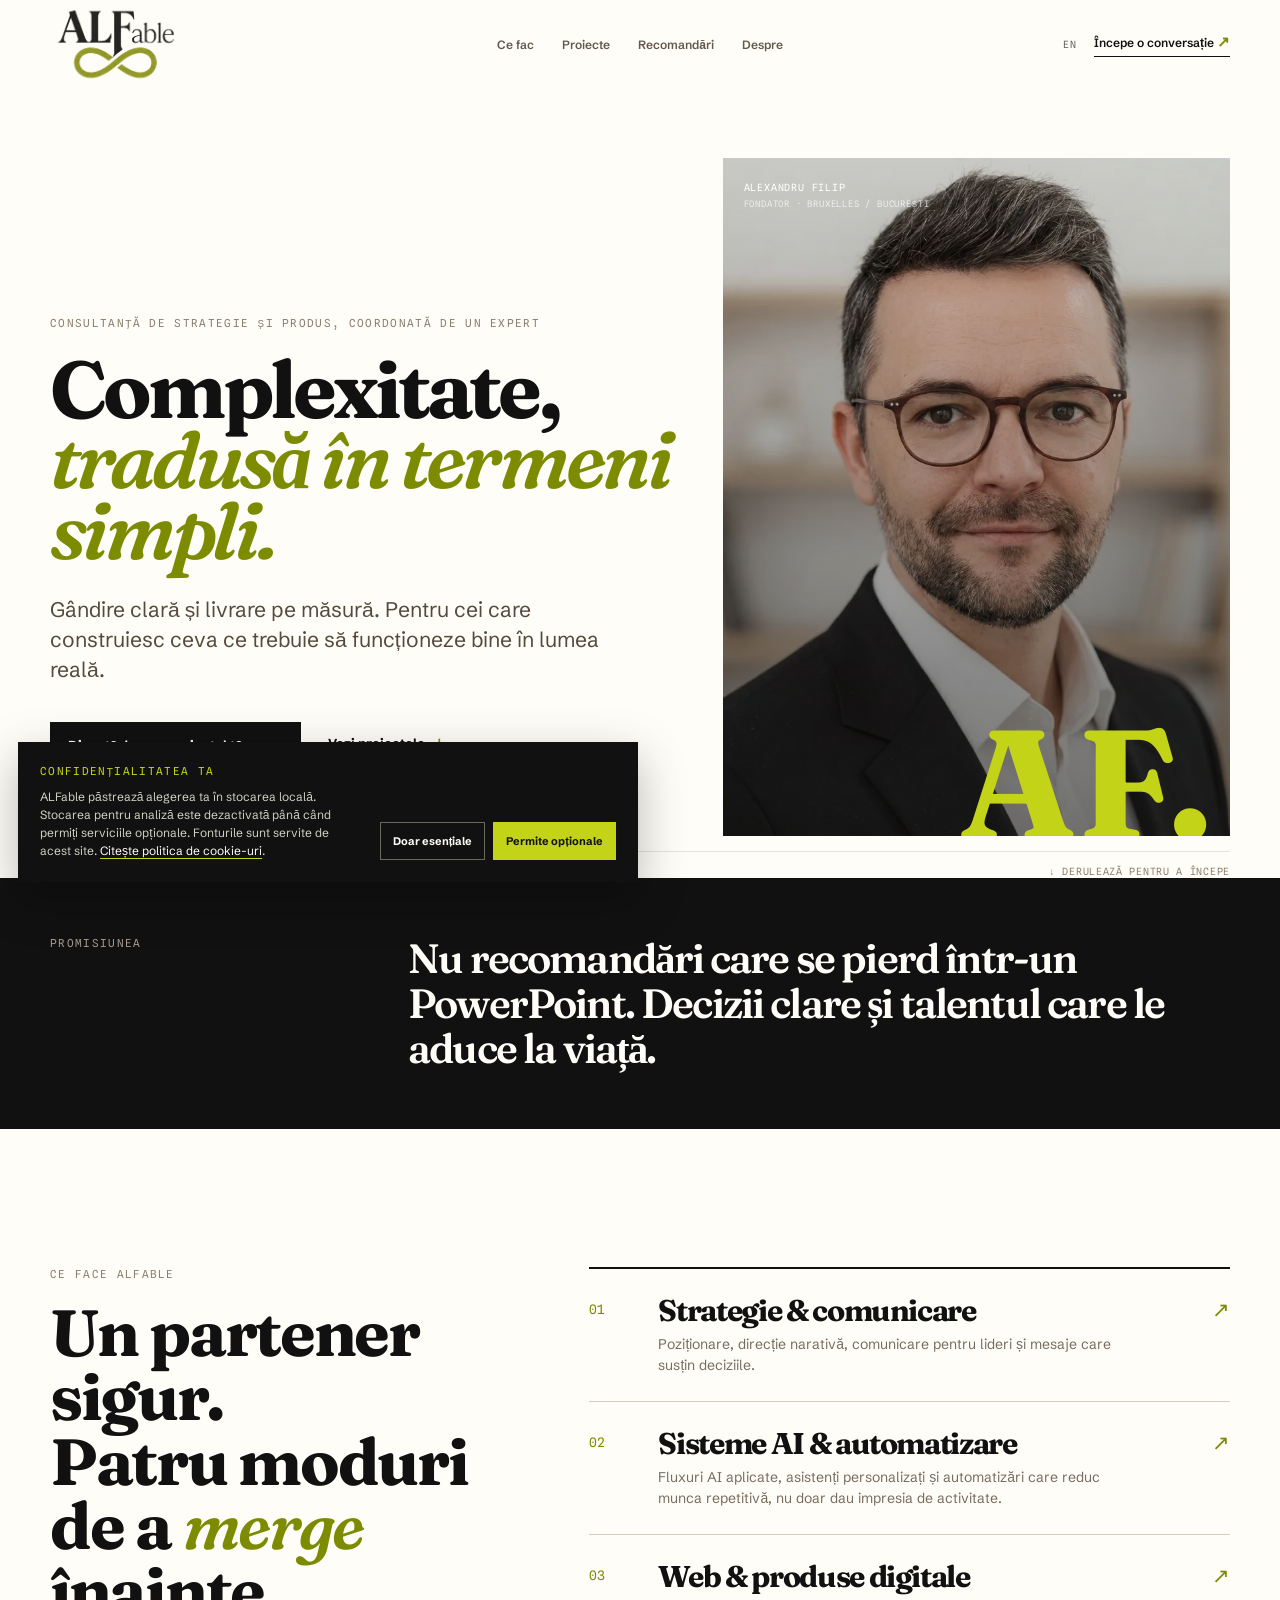
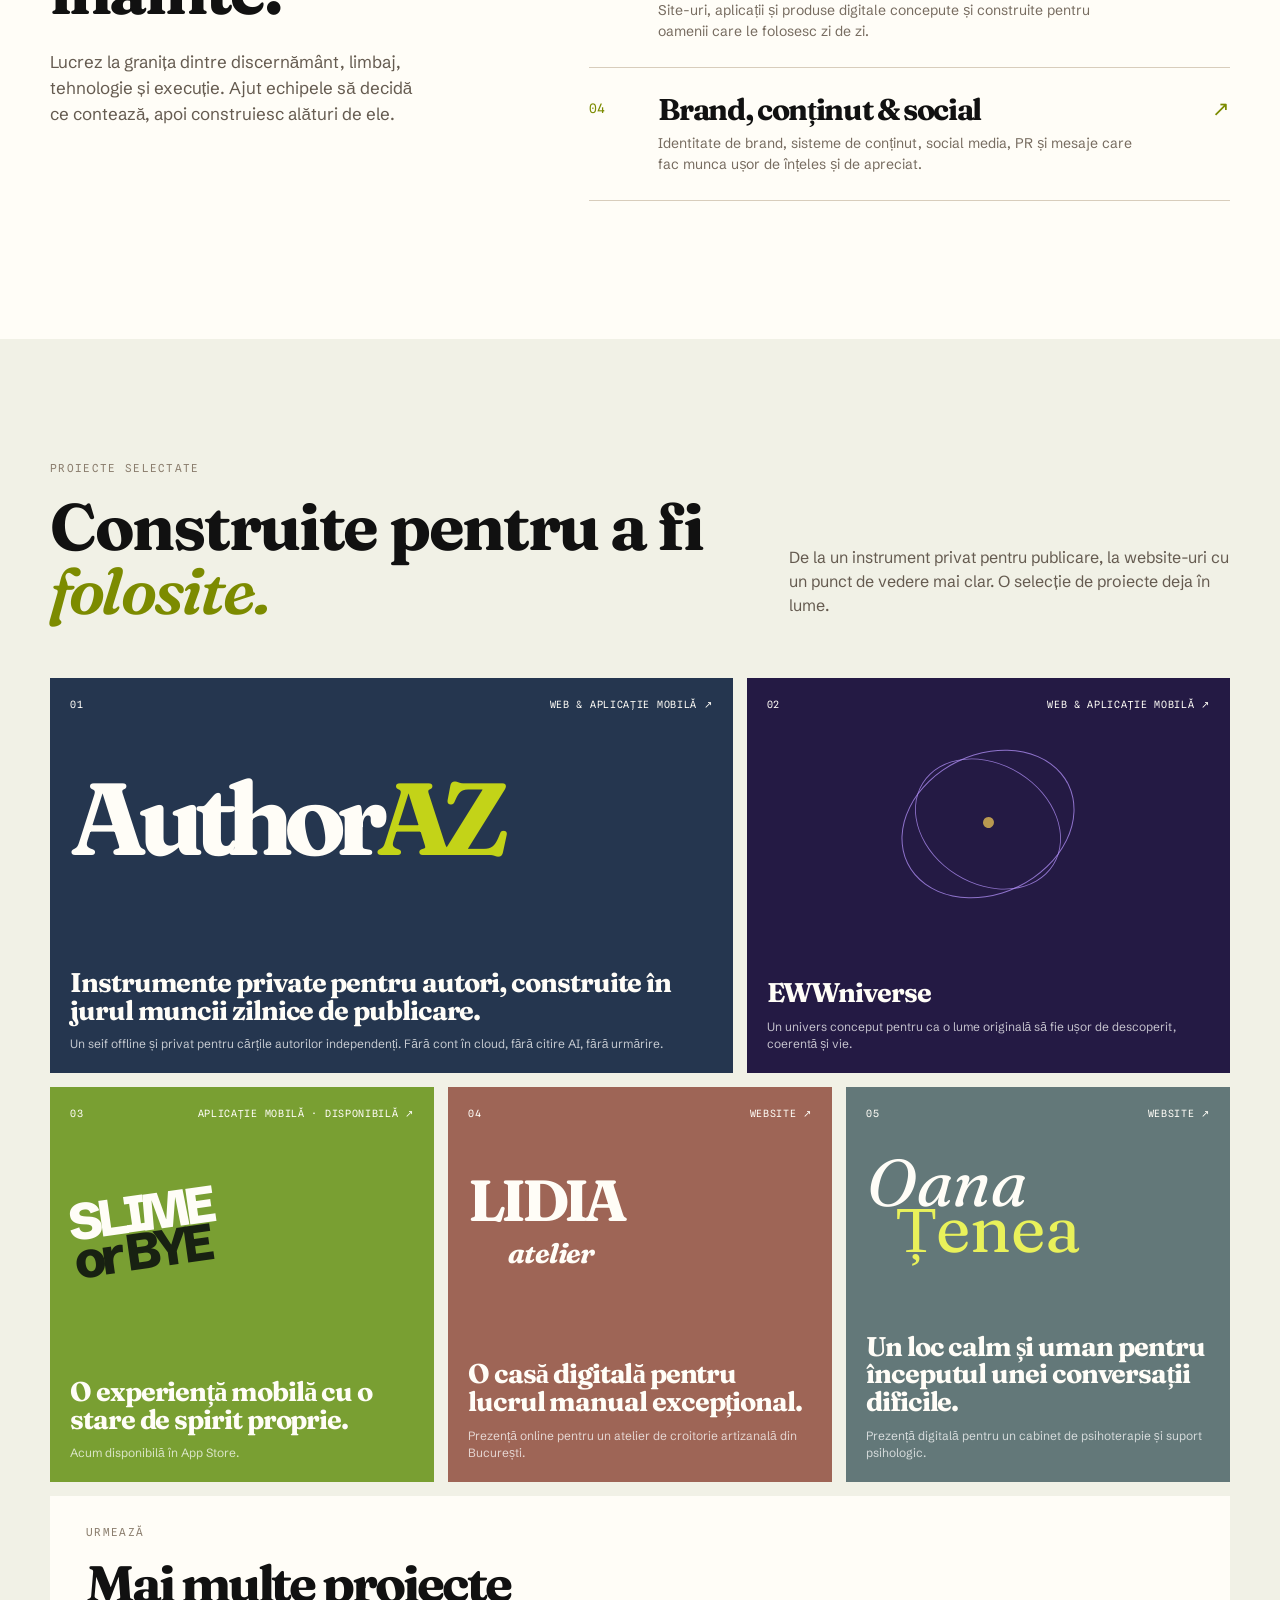
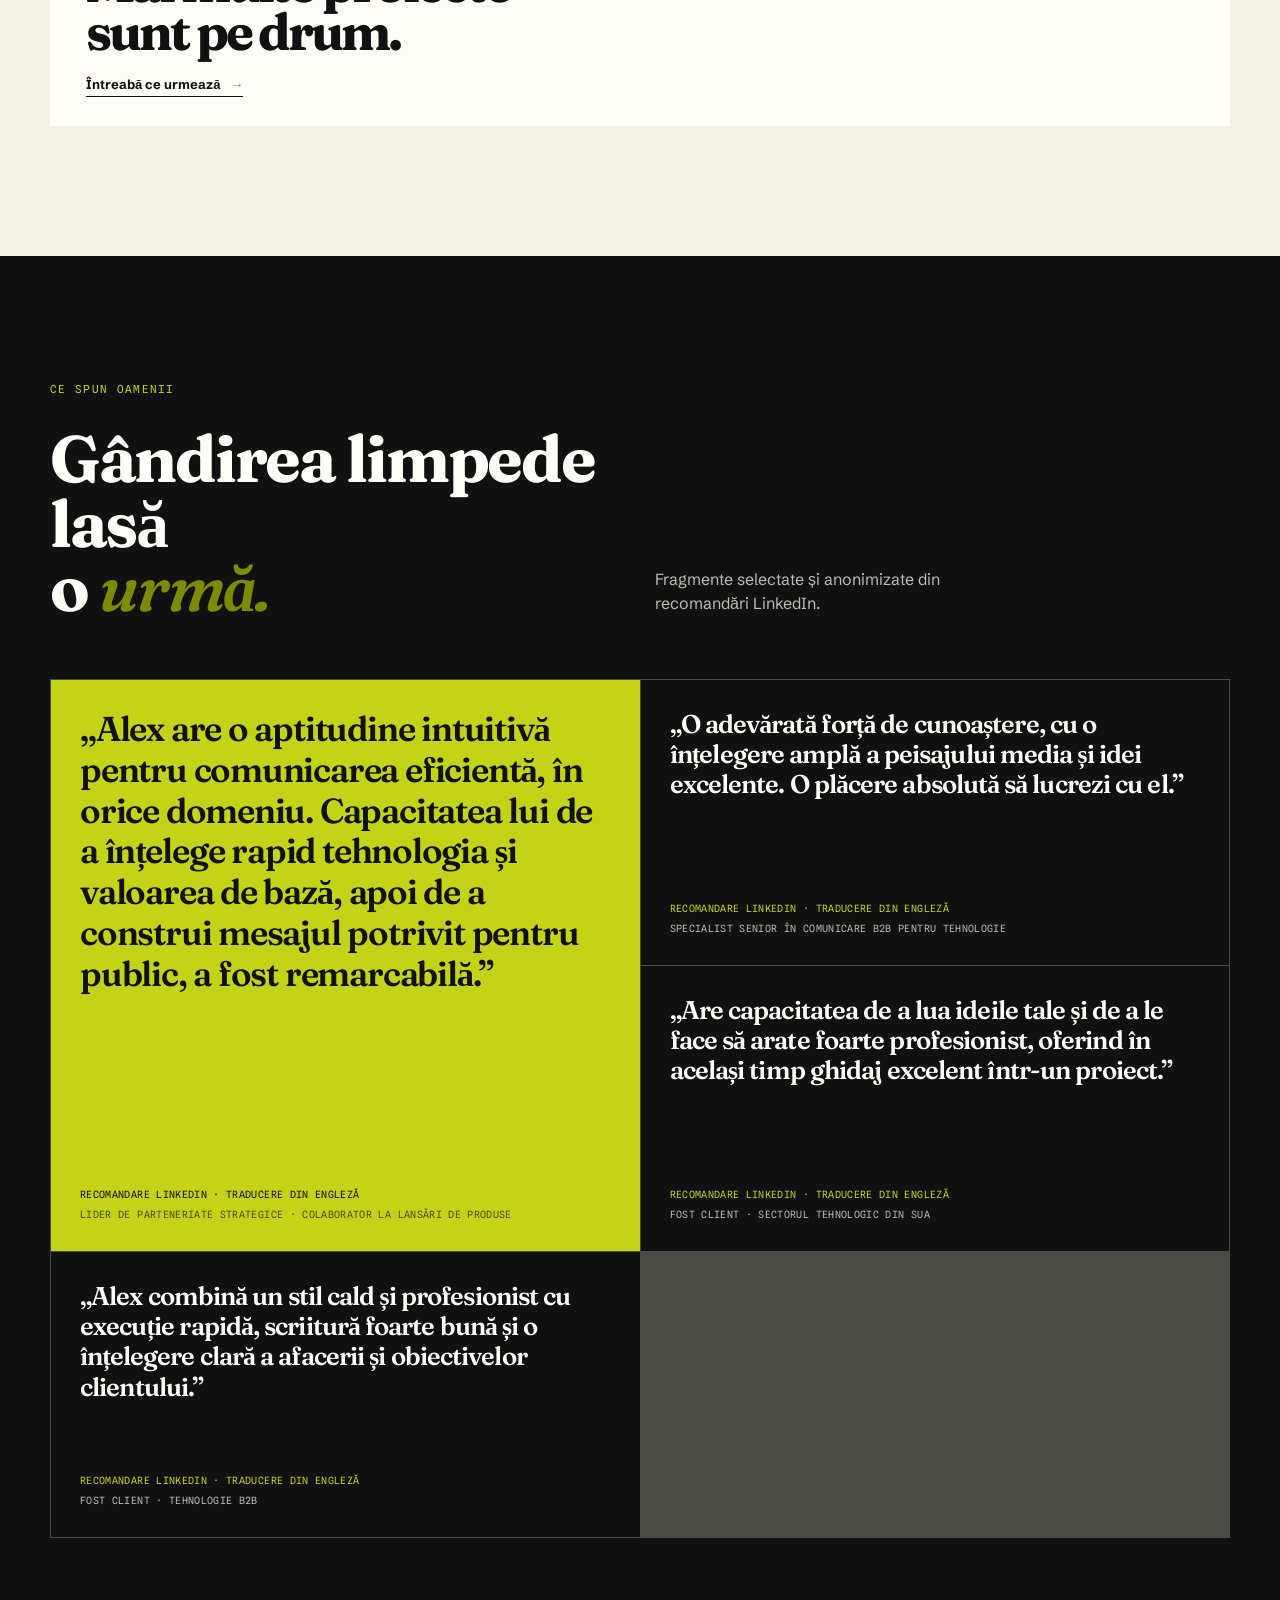
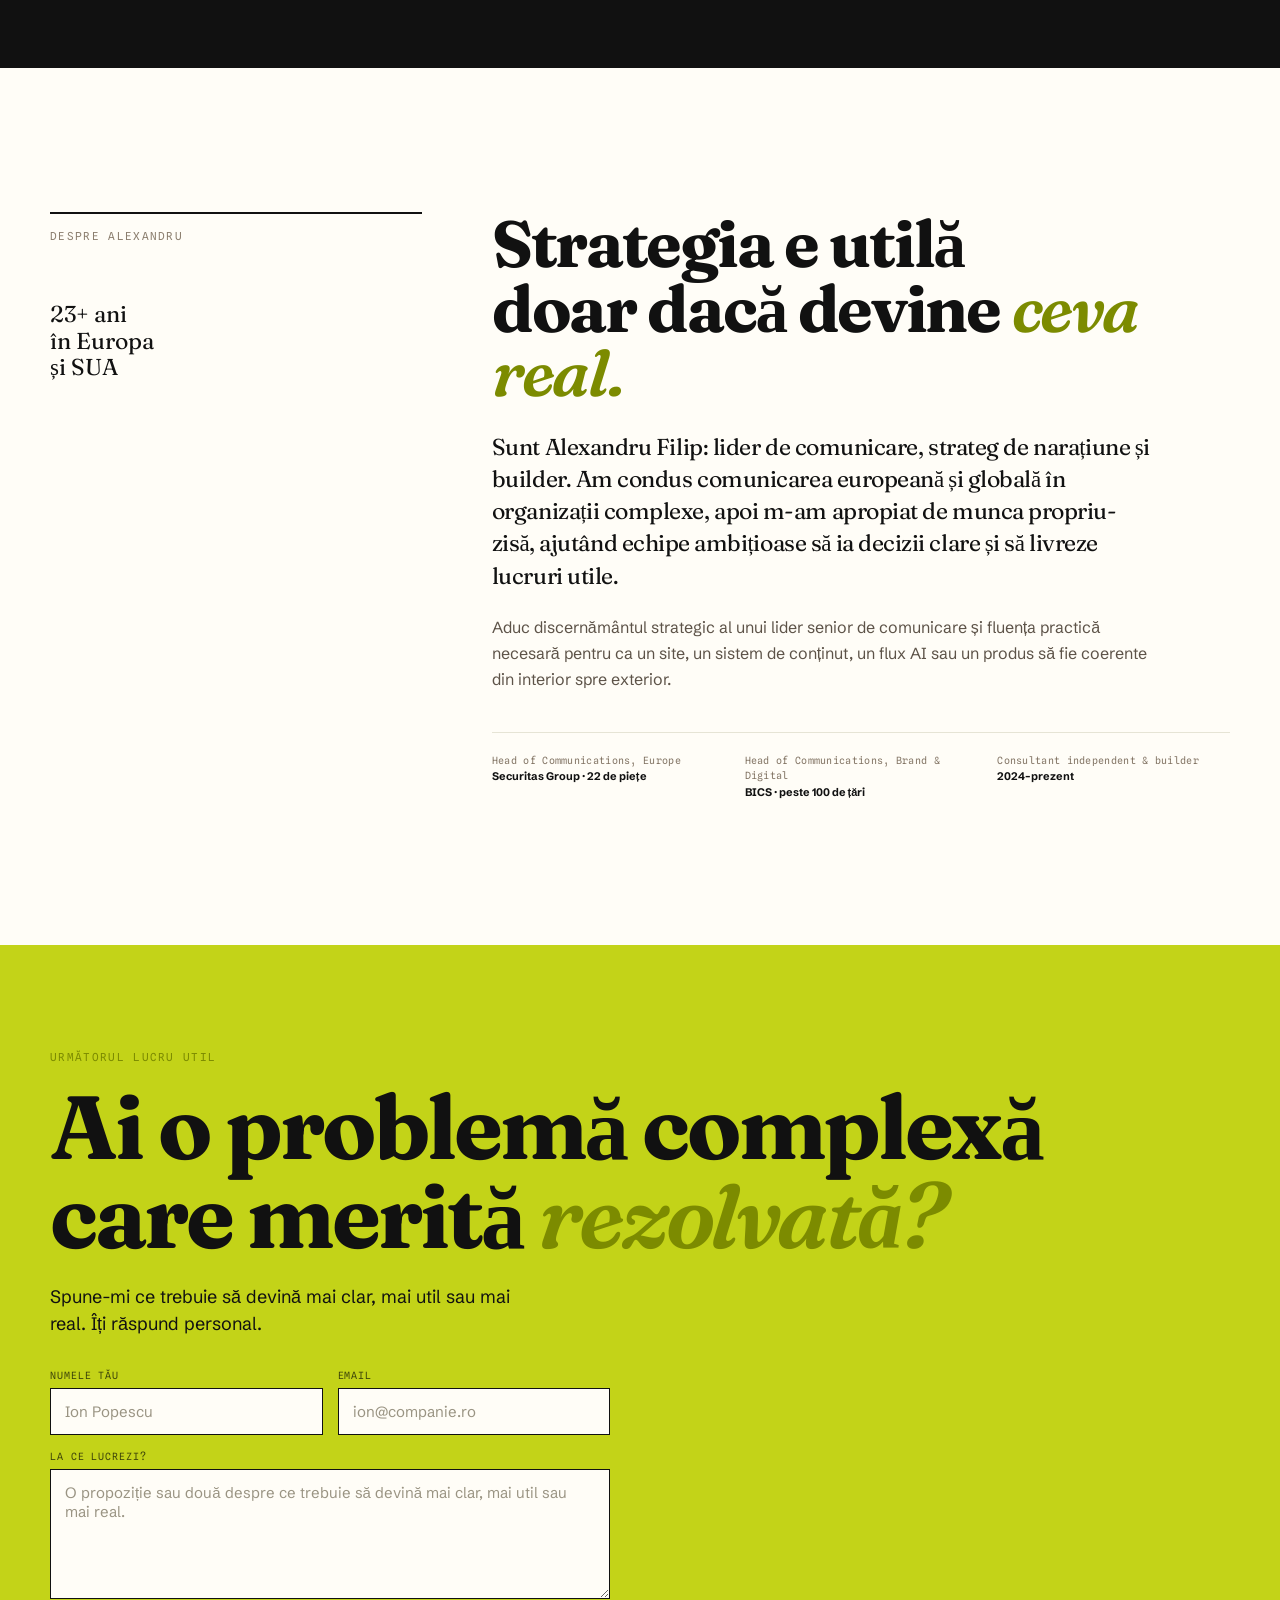
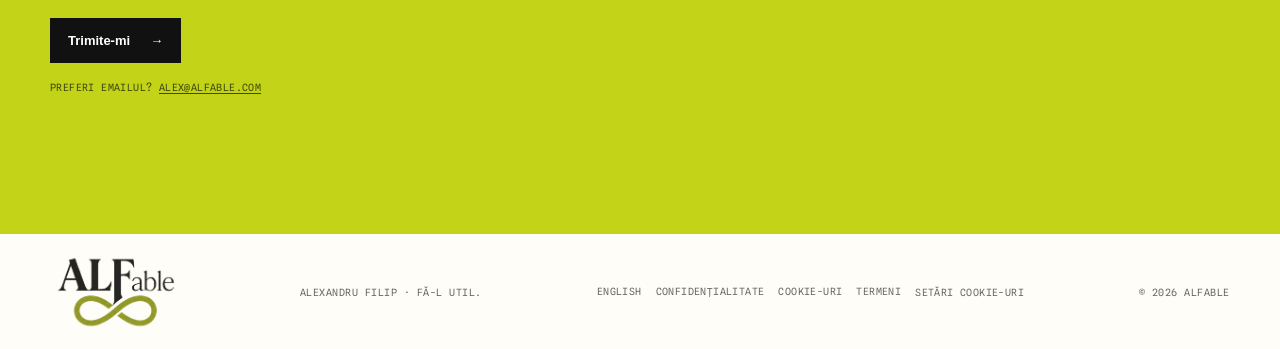
==== ro/index.html @ 7ab67c2d "email" ====
<!doctype html>
<html lang="ro">
  <head>
    <meta charset="UTF-8" />
    <meta name="viewport" content="width=device-width, initial-scale=1.0" />
    <meta name="description" content="Consultanță de strategie și produs, coordonată de un expert. Gândire clară și livrare pe măsură pentru cei care construiesc lucruri ce trebuie să funcționeze bine în lumea reală." />
    <title>ALFable · Complexitate, tradusă în termeni simpli.</title>
    <link rel="canonical" href="https://www.alfable.com/ro/" />
    <link rel="alternate" hreflang="en" href="https://www.alfable.com/" />
    <link rel="alternate" hreflang="ro" href="https://www.alfable.com/ro/" />
    <link rel="alternate" hreflang="x-default" href="https://www.alfable.com/" />
    <meta name="theme-color" content="#fffdf7" />

    <meta property="og:type" content="website" />
    <meta property="og:site_name" content="ALFable" />
    <meta property="og:url" content="https://www.alfable.com/ro/" />
    <meta property="og:title" content="ALFable · Complexitate, tradusă în termeni simpli." />
    <meta property="og:description" content="Consultanță de strategie și produs. Gândire clară și livrare pe măsură." />
    <meta property="og:image" content="https://www.alfable.com/og-image.jpg" />
    <meta property="og:image:width" content="1200" />
    <meta property="og:image:height" content="630" />
    <meta property="og:image:alt" content="ALFable. Complexitate, tradusă în termeni simpli. Alexandru Filip, fondator." />
    <meta property="og:locale" content="ro_RO" />
    <meta property="og:locale:alternate" content="en_US" />
    <meta name="twitter:card" content="summary_large_image" />
    <meta name="twitter:title" content="ALFable · Complexitate, tradusă în termeni simpli." />
    <meta name="twitter:description" content="Consultanță de strategie și produs. Gândire clară și livrare pe măsură." />
    <meta name="twitter:image" content="https://www.alfable.com/og-image.jpg" />

    <link rel="icon" href="../favicon.svg" type="image/svg+xml" />
    <link rel="icon" href="../Logo%201.png" type="image/png" sizes="any" />
    <link rel="apple-touch-icon" href="../Logo%201.png" />
    <link rel="preload" href="../fonts/fraunces-wght-normal.woff2" as="font" type="font/woff2" crossorigin />
    <link rel="preload" href="../fonts/schibsted-grotesk-wght-normal.woff2" as="font" type="font/woff2" crossorigin />
    <link rel="stylesheet" href="../styles.css" />
    <script async src="https://www.googletagmanager.com/gtag/js?id=G-M775PK8CJ2" data-google-analytics></script>
    <script>
      window.dataLayer = window.dataLayer || [];
      function gtag(){dataLayer.push(arguments);}
      gtag('consent', 'default', { analytics_storage: 'denied' });
      gtag('js', new Date());
      gtag('config', 'G-M775PK8CJ2');
    </script>
    <script type="application/ld+json">
      {
        "@context": "https://schema.org",
        "@type": "ProfessionalService",
        "name": "ALFable",
        "description": "Consultanță de strategie și produs, coordonată de un expert. Alexandru Filip ajută echipele să ia decizii clare și să construiască lucruri care funcționează bine în lumea reală.",
        "url": "https://www.alfable.com/ro/",
        "inLanguage": "ro-RO",
        "email": "alex@alfable.com",
        "image": "https://www.alfable.com/og-image.jpg",
        "areaServed": ["Europe", "United States"],
        "founder": { "@type": "Person", "name": "Alexandru Filip", "jobTitle": "Fondator" },
        "knowsAbout": ["Strategie", "Comunicare", "Sisteme AI", "Automatizare", "Dezvoltare web și aplicații", "Brand", "Conținut", "Marketing"]
      }
    </script>
  </head>
  <body>
    <div class="page-shell">
      <header class="site-header wrap">
        <a class="brand-logo" href="#top" aria-label="ALFable acasă"><img src="../Logo%202.png" alt="ALFable" /></a>
        <nav aria-label="Navigare principală">
          <a href="#what-i-do">Ce fac</a>
          <a href="#work">Proiecte</a>
          <a href="#testimonials">Recomandări</a>
          <a href="#about">Despre</a>
        </nav>
        <div class="header-actions"><a class="language-link" href="../" lang="en" hreflang="en">EN</a><a class="header-cta" href="#contact">Începe o conversație <span aria-hidden="true">↗</span></a></div>
      </header>

      <main id="top">
        <section class="hero wrap">
          <div class="hero-copy reveal">
            <p class="eyebrow">Consultanță de strategie și produs, coordonată de un expert</p>
            <h1>Complexitate,<br /><em>tradusă în termeni simpli.</em></h1>
            <p class="hero-intro">Gândire clară și livrare pe măsură. Pentru cei care construiesc ceva ce trebuie să funcționeze bine în lumea reală.</p>
            <div class="hero-actions">
              <a class="button button-dark" href="#contact">Discută despre proiectul tău <span aria-hidden="true">→</span></a>
              <a class="text-link" href="#work">Vezi proiectele <span aria-hidden="true">↓</span></a>
            </div>
          </div>
          <div class="portrait-wrap reveal delay-1">
            <div class="portrait-label">Alexandru Filip<br /><span>Fondator · Bruxelles / București</span></div>
            <img src="../alex-filip.webp" width="1024" height="1024" alt="Alexandru Filip, fondatorul ALFable" />
            <div class="portrait-mark" aria-hidden="true">AF.</div>
          </div>
          <div class="hero-foot reveal delay-2"><span>Strategie / AI / Produse digitale / Brand</span><span>↓ Derulează pentru a începe</span></div>
        </section>

        <section class="statement-band"><div class="wrap statement-grid"><p class="eyebrow">Promisiunea</p><p>Nu recomandări care se pierd într-un PowerPoint. Decizii clare și talentul care le aduce la viață.</p></div></section>

        <section class="services wrap" id="what-i-do">
          <div class="section-intro">
            <p class="eyebrow">Ce face ALFable</p>
            <h2>Un partener sigur.<br />Patru moduri de a <em>merge</em> înainte.</h2>
            <p>Lucrez la granița dintre discernământ, limbaj, tehnologie și execuție. Ajut echipele să decidă ce contează, apoi construiesc alături de ele.</p>
          </div>
          <div class="service-list">
            <article class="service-item"><span class="service-number">01</span><div><h3>Strategie &amp; comunicare</h3><p>Poziționare, direcție narativă, comunicare pentru lideri și mesaje care susțin deciziile.</p></div><span class="service-arrow" aria-hidden="true">↗</span></article>
            <article class="service-item"><span class="service-number">02</span><div><h3>Sisteme AI &amp; automatizare</h3><p>Fluxuri AI aplicate, asistenți personalizați și automatizări care reduc munca repetitivă, nu doar dau impresia de activitate.</p></div><span class="service-arrow" aria-hidden="true">↗</span></article>
            <article class="service-item"><span class="service-number">03</span><div><h3>Web &amp; produse digitale</h3><p>Site-uri, aplicații și produse digitale concepute și construite pentru oamenii care le folosesc zi de zi.</p></div><span class="service-arrow" aria-hidden="true">↗</span></article>
            <article class="service-item"><span class="service-number">04</span><div><h3>Brand, conținut &amp; social</h3><p>Identitate de brand, sisteme de conținut, social media, PR și mesaje care fac munca ușor de înțeles și de apreciat.</p></div><span class="service-arrow" aria-hidden="true">↗</span></article>
          </div>
        </section>

        <section class="work-section" id="work"><div class="wrap"><div class="work-heading"><div><p class="eyebrow">Proiecte selectate</p><h2>Construite pentru a fi <em>folosite.</em></h2></div><p>De la un instrument privat pentru publicare, la website-uri cu un punct de vedere mai clar. O selecție de proiecte deja în lume.</p></div>
          <div class="work-grid">
            <a class="work-card authoraz" href="https://authoraz.com" target="_blank" rel="noreferrer"><div class="card-top"><span>01</span><span>Web &amp; aplicație mobilă ↗</span></div><div class="authoraz-mark">Author<span>AZ</span></div><div class="card-bottom"><h3>Instrumente private pentru autori, construite în jurul muncii zilnice de publicare.</h3><p>Un seif offline și privat pentru cărțile autorilor independenți. Fără cont în cloud, fără citire AI, fără urmărire.</p></div></a>
            <a class="work-card eww" href="https://apps.apple.com/us/app/eww-niverse/id6773809027" target="_blank" rel="noreferrer"><div class="card-top"><span>02</span><span>Web &amp; aplicație mobilă ↗</span></div><div class="orbit" aria-hidden="true"><i></i><i></i><i></i></div><div class="card-bottom"><h3>EWWniverse</h3><p>Un univers conceput pentru ca o lume originală să fie ușor de descoperit, coerentă și vie.</p></div></a>
            <a class="work-card slime" href="https://apps.apple.com/us/app/slime-or-bye/id6780097924" target="_blank" rel="noreferrer"><div class="card-top"><span>03</span><span>Aplicație mobilă · disponibilă ↗</span></div><div class="slime-type">SLIME<br /><span>or BYE</span></div><div class="card-bottom"><h3>O experiență mobilă cu o stare de spirit proprie.</h3><p>Acum disponibilă în App Store.</p></div></a>
            <a class="work-card atelier" href="https://lidia-atelier.ro" target="_blank" rel="noreferrer"><div class="card-top"><span>04</span><span>Website ↗</span></div><div class="atelier-type">LIDIA<span>atelier</span></div><div class="card-bottom"><h3>O casă digitală pentru lucrul manual excepțional.</h3><p>Prezență online pentru un atelier de croitorie artizanală din București.</p></div></a>
            <a class="work-card oana" href="https://oanatenea.ro" target="_blank" rel="noreferrer"><div class="card-top"><span>05</span><span>Website ↗</span></div><div class="oana-type">Oana<br /><span>Țenea</span></div><div class="card-bottom"><h3>Un loc calm și uman pentru începutul unei conversații dificile.</h3><p>Prezență digitală pentru un cabinet de psihoterapie și suport psihologic.</p></div></a>
            <div class="work-card more-card"><p class="eyebrow">Urmează</p><h3>Mai multe proiecte<br />sunt pe drum.</h3><a class="text-link" href="#contact">Întreabă ce urmează <span aria-hidden="true">→</span></a></div>
          </div>
        </div></section>

        <section class="testimonials" id="testimonials"><div class="wrap"><div class="testimonials-heading"><p class="eyebrow">Ce spun oamenii</p><h2>Gândirea limpede lasă<br />o <em>urmă.</em></h2><p>Fragmente selectate și anonimizate din recomandări LinkedIn.</p></div>
          <div class="testimonial-grid">
            <figure class="testimonial featured-quote"><blockquote>„Alex are o aptitudine intuitivă pentru comunicarea eficientă, în orice domeniu. Capacitatea lui de a înțelege rapid tehnologia și valoarea de bază, apoi de a construi mesajul potrivit pentru public, a fost remarcabilă.”</blockquote><figcaption><span>Recomandare LinkedIn · traducere din engleză</span> Lider de parteneriate strategice · colaborator la lansări de produse</figcaption></figure>
            <figure class="testimonial"><blockquote>„O adevărată forță de cunoaștere, cu o înțelegere amplă a peisajului media și idei excelente. O plăcere absolută să lucrezi cu el.”</blockquote><figcaption><span>Recomandare LinkedIn · traducere din engleză</span> Specialist senior în comunicare B2B pentru tehnologie</figcaption></figure>
            <figure class="testimonial"><blockquote>„Are capacitatea de a lua ideile tale și de a le face să arate foarte profesionist, oferind în același timp ghidaj excelent într-un proiect.”</blockquote><figcaption><span>Recomandare LinkedIn · traducere din engleză</span> Fost client · sectorul tehnologic din SUA</figcaption></figure>
            <figure class="testimonial"><blockquote>„Alex combină un stil cald și profesionist cu execuție rapidă, scriitură foarte bună și o înțelegere clară a afacerii și obiectivelor clientului.”</blockquote><figcaption><span>Recomandare LinkedIn · traducere din engleză</span> Fost client · tehnologie B2B</figcaption></figure>
          </div>
        </div></section>

        <section class="about wrap" id="about"><div class="about-aside"><p class="eyebrow">Despre Alexandru</p><span>23+ ani<br />în Europa<br />și SUA</span></div><div class="about-copy"><h2>Strategia e utilă<br />doar dacă devine <em>ceva real.</em></h2><p class="lead">Sunt Alexandru Filip: lider de comunicare, strateg de narațiune și builder. Am condus comunicarea europeană și globală în organizații complexe, apoi m-am apropiat de munca propriu-zisă, ajutând echipe ambițioase să ia decizii clare și să livreze lucruri utile.</p><p>Aduc discernământul strategic al unui lider senior de comunicare și fluența practică necesară pentru ca un site, un sistem de conținut, un flux AI sau un produs să fie coerente din interior spre exterior.</p><div class="credentials"><span>Head of Communications, Europe<br /><strong>Securitas Group · 22 de piețe</strong></span><span>Head of Communications, Brand &amp; Digital<br /><strong>BICS · peste 100 de țări</strong></span><span>Consultant independent &amp; builder<br /><strong>2024–prezent</strong></span></div></div></section>

        <section class="contact" id="contact"><div class="wrap contact-inner"><p class="eyebrow">Următorul lucru util</p><h2>Ai o problemă complexă<br />care merită <em>rezolvată?</em></h2><p>Spune-mi ce trebuie să devină mai clar, mai util sau mai real. Îți răspund personal.</p><form class="contact-form" action="/api/contact" method="POST" data-contact-form><div class="row"><div class="field"><label for="cf-name">Numele tău</label><input id="cf-name" name="name" type="text" autocomplete="name" required placeholder="Ion Popescu" /></div><div class="field"><label for="cf-email">Email</label><input id="cf-email" name="email" type="email" autocomplete="email" required placeholder="ion@companie.ro" /></div></div><div class="field"><label for="cf-message">La ce lucrezi?</label><textarea id="cf-message" name="message" required placeholder="O propoziție sau două despre ce trebuie să devină mai clar, mai util sau mai real."></textarea></div><div class="form-trap" aria-hidden="true"><label for="cf-website">Website</label><input id="cf-website" name="website" type="url" tabindex="-1" autocomplete="off" /></div><button class="button button-dark form-submit" type="submit">Trimite-mi <span aria-hidden="true">→</span></button><div class="form-foot"><p class="form-note">Preferi emailul? <a href="mailto:alex@alfable.com?subject=Proiect%20ALFable">alex@alfable.com</a></p></div><p class="form-status" role="status" aria-live="polite" data-form-status></p></form></div></section>
      </main>

      <footer class="site-footer wrap"><a class="brand-logo" href="#top" aria-label="ALFable acasă"><img src="../Logo%202.png" alt="ALFable" /></a><p>Alexandru Filip · Fă-l util.</p><div class="footer-links"><a href="../" lang="en" hreflang="en">English</a><a href="privacy.html">Confidențialitate</a><a href="cookies.html">Cookie-uri</a><a href="terms.html">Termeni</a><button type="button" data-cookie-settings>Setări cookie-uri</button></div><p>© <span id="year"></span> ALFable</p></footer>
    </div>
    <section class="cookie-banner" data-cookie-banner aria-label="Preferințe cookie-uri" aria-hidden="true"><div><p class="eyebrow">Confidențialitatea ta</p><p>ALFable păstrează alegerea ta în stocarea locală. Stocarea pentru analiză este dezactivată până când permiți serviciile opționale. Fonturile sunt servite de acest site. <a href="cookies.html">Citește politica de cookie-uri</a>.</p></div><div class="cookie-actions"><button class="cookie-essential" type="button" data-cookie-essential>Doar esențiale</button><button class="cookie-accept" type="button" data-cookie-accept>Permite opționale</button></div></section>
    <script src="../script.js"></script>
  </body>
</html>
---- styles.css ----
@font-face {
  font-family: "Fraunces";
  font-style: normal;
  font-weight: 100 900;
  font-display: swap;
  src: url("fonts/fraunces-wght-normal.woff2") format("woff2");
}
@font-face {
  font-family: "Fraunces";
  font-style: italic;
  font-weight: 100 900;
  font-display: swap;
  src: url("fonts/fraunces-wght-italic.woff2") format("woff2");
}
@font-face {
  font-family: "Schibsted Grotesk";
  font-style: normal;
  font-weight: 400 900;
  font-display: swap;
  src: url("fonts/schibsted-grotesk-wght-normal.woff2") format("woff2");
}
@font-face {
  font-family: "Spline Sans Mono";
  font-style: normal;
  font-weight: 400 700;
  font-display: swap;
  src: url("fonts/spline-sans-mono-wght-normal.woff2") format("woff2");
}

:root {
  --paper: #fffdf7;
  --stone: #e6e4d5;
  --ink: #111111;
  --black: #111111;
  --slate: #66665d;
  --pear: #c3d318;
  --olive: #7c8b00;
  --pear-highlight: #e9f15a;
  --mono: "Spline Sans Mono", ui-monospace, "Courier New", monospace;
  --sans: "Schibsted Grotesk", -apple-system, BlinkMacSystemFont, "Segoe UI", sans-serif;
  --serif: "Fraunces", Georgia, "Times New Roman", serif;
}

* { box-sizing: border-box; }
html { scroll-behavior: smooth; }
body { margin: 0; background: var(--paper); color: var(--ink); font-family: var(--sans); font-size: 16px; -webkit-font-smoothing: antialiased; }
a { color: inherit; text-decoration: none; }
:focus-visible { outline: 2px solid var(--olive); outline-offset: 3px; border-radius: 2px; }
.button:focus-visible, .header-cta:focus-visible { outline-color: var(--pear); }
.contact :focus-visible, .featured-quote :focus-visible { outline-color: var(--ink); }
.wrap { width: min(1180px, calc(100% - 64px)); margin-inline: auto; }
.eyebrow { margin: 0; color: #8b7e6e; font-family: var(--mono); font-size: 11px; letter-spacing: .12em; line-height: 1.4; text-transform: uppercase; }
.brand-logo { display: inline-flex; width: 135px; }
.brand-logo img { display: block; height: auto; width: 100%; }
.site-header { align-items: center; display: grid; grid-template-columns: 1fr auto 1fr; min-height: 88px; }
.site-header nav { display: flex; gap: 28px; }
.site-header nav a, .header-cta { font-size: 12px; font-weight: 600; }
.site-header nav a { color: #62584d; transition: color .2s ease; }
.site-header nav a:hover { color: var(--olive); }
.header-actions { align-items: center; display: flex; gap: 17px; justify-self: end; }
.header-cta { border-bottom: 1px solid var(--ink); padding-bottom: 5px; }
.header-cta span { color: var(--olive); font-size: 15px; }
.language-link { color: var(--slate); font-family: var(--mono); font-size: 10px; letter-spacing: .08em; padding: 5px 0; text-transform: uppercase; }
.language-link:hover { color: var(--olive); }

.hero { align-items: end; display: grid; grid-template-columns: 1.14fr .86fr; min-height: min(790px, calc(100svh - 88px)); padding: 70px 0 42px; position: relative; }
.hero-copy { max-width: 700px; padding-bottom: 68px; }
.hero h1, h2 { font-family: var(--serif); font-weight: 700; letter-spacing: -.035em; }
.hero h1 { font-size: clamp(66px, 8.2vw, 114px); line-height: .88; margin: 22px 0 30px; }
/* Romanian's longer opening word needs to remain clear of the portrait. */
html[lang="ro"] .hero h1 { font-size: clamp(54px, 6.25vw, 88px); letter-spacing: -.05em; }
h1 em, h2 em { color: var(--olive); font-weight: 600; }
.hero-intro { color: #554a3e; font-size: clamp(18px, 1.65vw, 23px); line-height: 1.42; max-width: 550px; }
.hero-actions { align-items: center; display: flex; gap: 27px; margin-top: 37px; }
.button { align-items: center; display: inline-flex; font-size: 13px; font-weight: 700; gap: 20px; justify-content: space-between; padding: 15px 18px; transition: transform .2s ease, background .2s ease; }
.button:hover { transform: translateY(-3px); }
.button-dark { background: var(--black); color: white; }
.button-light { background: var(--paper); color: var(--black); }
.text-link { border-bottom: 1px solid currentColor; font-size: 13px; font-weight: 700; padding-bottom: 4px; }
.text-link span { color: var(--olive); margin-left: 7px; }
.portrait-wrap { align-self: stretch; min-height: 500px; overflow: hidden; position: relative; }
.portrait-wrap img { filter: saturate(.78) contrast(1.04); height: 100%; object-fit: cover; object-position: center 15%; position: absolute; width: 100%; }
.portrait-wrap::after { background: linear-gradient(180deg, rgba(15,12,9,.03), rgba(15,12,9,.55)); content: ""; inset: 0; position: absolute; }
.portrait-label { color: white; font-family: var(--mono); font-size: 10px; left: 21px; letter-spacing: .08em; line-height: 1.6; position: absolute; text-transform: uppercase; top: 21px; z-index: 1; }
.portrait-label span { color: rgba(255,255,255,.7); font-size: 9px; }
.portrait-mark { bottom: -25px; color: var(--pear); font-family: var(--serif); font-size: 155px; font-weight: 700; line-height: 1; position: absolute; right: 17px; z-index: 1; }
.hero-foot { border-top: 1px solid var(--stone); bottom: 0; display: flex; font-family: var(--mono); font-size: 10px; justify-content: space-between; left: 0; letter-spacing: .07em; padding-top: 13px; position: absolute; text-transform: uppercase; width: 100%; }
.hero-foot span:last-child { color: #8d8172; }

.statement-band { background: var(--black); color: var(--paper); }
.statement-grid { display: grid; gap: 50px; grid-template-columns: .75fr 2fr; padding: 58px 0; }
.statement-grid .eyebrow { color: #a59b8e; }
.statement-grid > p:last-child { font-family: var(--serif); font-size: clamp(26px, 3.2vw, 44px); font-weight: 600; letter-spacing: -.045em; line-height: 1.1; margin: 0; }

.services { display: grid; gap: 85px; grid-template-columns: .83fr 1.17fr; padding: 138px 0; }
.section-intro h2, .work-heading h2, .about h2, .contact h2 { font-size: clamp(43px, 5.1vw, 72px); line-height: .99; margin: 18px 0 25px; }
.section-intro > p:last-child { color: #655b50; font-size: 17px; line-height: 1.55; max-width: 370px; }
.service-list { border-top: 2px solid var(--ink); }
.service-item { align-items: start; border-bottom: 1px solid #d8cdbc; display: grid; gap: 22px; grid-template-columns: 47px 1fr auto; padding: 27px 0 25px; transition: padding .24s ease; }
.service-item:hover { padding-left: 10px; }
.service-number { color: var(--olive); font-family: var(--mono); font-size: 13px; padding-top: 5px; }
.service-item h3 { font-family: var(--serif); font-size: 30px; letter-spacing: -.045em; line-height: 1; margin: 0 0 8px; }
.service-item p { color: #776c60; font-size: 14px; line-height: 1.5; margin: 0; max-width: 480px; }
.service-arrow { color: var(--olive); font-size: 21px; }

.work-section { background: #f1f1e6; padding: 122px 0 130px; }
.work-heading { align-items: end; display: grid; gap: 40px; grid-template-columns: 1fr .63fr; margin-bottom: 54px; }
.work-heading h2 { margin-bottom: 0; }
.work-heading > p { color: #655b50; font-size: 16px; line-height: 1.5; margin: 0 0 7px; }
.work-grid { display: grid; gap: 14px; grid-template-columns: repeat(12, 1fr); }
.work-card { color: var(--paper); display: flex; flex-direction: column; min-height: 395px; overflow: hidden; padding: 20px; position: relative; transition: transform .25s ease; }
.work-card:hover { transform: translateY(-6px); }
.work-card::before { background: rgba(255,255,255,.08); content: ""; inset: 0; opacity: 0; position: absolute; transition: opacity .25s ease; }
.work-card:hover::before { opacity: 1; }
.work-card > * { position: relative; z-index: 1; }
.card-top { display: flex; font-family: var(--mono); font-size: 10px; justify-content: space-between; letter-spacing: .07em; text-transform: uppercase; }
.card-bottom { margin-top: auto; }
.card-bottom h3 { font-family: var(--serif); font-size: 27px; letter-spacing: -.04em; line-height: 1.03; margin: 0 0 11px; }
.card-bottom p { color: rgba(255,255,255,.73); font-size: 12px; line-height: 1.45; margin: 0; }
.authoraz { background: #25364f; grid-column: span 7; }
.authoraz-mark { font-family: var(--serif); font-size: clamp(60px, 8vw, 104px); font-weight: 700; letter-spacing: -.1em; margin: auto 0; }
.authoraz-mark span { color: var(--pear); }
.eww { background: #241a44; grid-column: span 5; }
.orbit { height: 140px; margin: auto; position: relative; width: 180px; }
.orbit i { border: 1px solid #b795ff; border-radius: 50%; inset: 0; opacity: .72; position: absolute; transform: rotate(-26deg); }
.orbit i:nth-child(2) { transform: rotate(32deg) scale(.86); }
.orbit i:nth-child(3) { background: #f2cb55; border: 0; height: 11px; inset: 45% auto auto 47%; width: 11px; }
.slime { background: #799f32; grid-column: span 4; }
.slime-type { font-family: var(--sans); font-size: clamp(42px, 4vw, 65px); font-weight: 800; letter-spacing: -.1em; line-height: .75; margin: auto 0; transform: rotate(-8deg); }
.slime-type span { color: #182112; }
.atelier { background: #9e6556; grid-column: span 4; }
.atelier-type { font-family: var(--serif); font-size: 58px; font-weight: 700; letter-spacing: -.08em; margin: auto 0; }
.atelier-type span { display: block; font-size: 28px; font-style: italic; letter-spacing: -.04em; margin-left: 40px; }
.oana { background: #637879; grid-column: span 4; }
.oana-type { font-family: var(--serif); font-size: 66px; font-style: italic; line-height: .7; margin: auto 0; }
.oana-type span { color: var(--pear-highlight); font-style: normal; margin-left: 30px; }
.more-card { background: var(--paper); color: var(--ink); grid-column: span 12; min-height: 230px; padding: 29px 36px; }
.more-card h3 { font-family: var(--serif); font-size: clamp(34px, 4vw, 52px); letter-spacing: -.06em; line-height: .94; margin: auto 0; }
.more-card .text-link { align-self: flex-start; }

.testimonials { background: var(--black); color: var(--paper); padding: 126px 0 130px; }
.testimonials-heading { display: grid; gap: 30px; grid-template-columns: 1fr 1fr; margin-bottom: 58px; }
.testimonials-heading .eyebrow { color: var(--pear); grid-column: 1 / -1; }
.testimonials-heading h2 { font-size: clamp(43px, 5.1vw, 72px); line-height: .99; margin: 0; }
.testimonials-heading > p:last-child { align-self: end; color: #bebeb0; font-size: 16px; line-height: 1.5; margin: 0 0 6px; max-width: 330px; }
.testimonial-grid { display: grid; gap: 1px; grid-template-columns: repeat(2, 1fr); background: #4b4b45; border: 1px solid #4b4b45; }
.testimonial { background: var(--black); display: flex; flex-direction: column; margin: 0; min-height: 285px; padding: 29px; }
.testimonial blockquote { font-family: var(--serif); font-size: clamp(20px, 2vw, 29px); font-weight: 600; letter-spacing: -.035em; line-height: 1.18; margin: 0; }
.testimonial figcaption { color: #babaae; font-family: var(--mono); font-size: 10px; letter-spacing: .035em; line-height: 1.5; margin-top: auto; padding-top: 32px; text-transform: uppercase; }
.testimonial figcaption span { color: var(--pear); display: block; margin-bottom: 5px; }
.featured-quote { background: var(--pear); color: var(--black); grid-row: span 2; min-height: 570px; }
.featured-quote blockquote { font-size: clamp(25px, 2.7vw, 39px); }
.featured-quote figcaption { color: #495000; }
.featured-quote figcaption span { color: var(--black); }

.about { display: grid; gap: 70px; grid-template-columns: .67fr 1.33fr; padding: 144px 0; }
.about-aside { border-top: 2px solid var(--ink); padding-top: 15px; }
.about-aside span { display: block; font-family: var(--serif); font-size: 23px; line-height: 1.15; margin-top: 57px; }
.about h2 { margin-top: 0; }
.about-copy p { color: #5d5348; font-size: 16px; line-height: 1.62; max-width: 665px; }
.about-copy .lead { color: var(--ink); font-family: var(--serif); font-size: 23px; letter-spacing: -.02em; line-height: 1.4; }
.credentials { border-top: 1px solid var(--stone); display: grid; gap: 20px; grid-template-columns: repeat(3, 1fr); margin-top: 39px; padding-top: 20px; }
.credentials span { color: #847666; font-family: var(--mono); font-size: 10px; letter-spacing: .03em; line-height: 1.55; }
.credentials strong { color: var(--ink); font-family: var(--sans); font-size: 11px; letter-spacing: 0; }

.contact { background: var(--pear); color: var(--black); }
.contact-inner { padding: 105px 0 112px; }
.contact .eyebrow { color: var(--olive); }
.contact h2 { font-size: clamp(54px, 7vw, 96px); margin: 18px 0 23px; }
.contact-inner > p:not(.eyebrow) { font-size: 18px; line-height: 1.5; margin-bottom: 32px; max-width: 500px; }
.contact-form { display: grid; gap: 15px; max-width: 560px; }
.contact-form .row { display: grid; gap: 15px; grid-template-columns: 1fr 1fr; }
.contact-form .field { display: grid; gap: 7px; }
.contact-form label { color: #40480a; font-family: var(--mono); font-size: 10px; letter-spacing: .09em; text-transform: uppercase; }
.contact-form input, .contact-form textarea { background: var(--paper); border: 1px solid var(--ink); color: var(--ink); font-family: var(--sans); font-size: 15px; padding: 13px 14px; width: 100%; }
.contact-form input::placeholder, .contact-form textarea::placeholder { color: #9a9483; }
.contact-form input:focus-visible, .contact-form textarea:focus-visible { outline: 2px solid var(--ink); outline-offset: 1px; }
.contact-form textarea { min-height: 130px; resize: vertical; }
.form-trap { clip: rect(0 0 0 0); clip-path: inset(50%); height: 1px; margin: -1px; overflow: hidden; position: absolute; white-space: nowrap; width: 1px; }
.contact-form .form-submit { border: 0; cursor: pointer; justify-self: start; margin-top: 4px; }
.contact-form .form-foot { align-items: baseline; display: flex; flex-wrap: wrap; gap: 6px 16px; margin-top: 3px; }
.form-note { color: #40480a; font-family: var(--mono); font-size: 10px; letter-spacing: .04em; margin: 0; text-transform: uppercase; }
.form-note a { border-bottom: 1px solid currentColor; }
.form-status { font-family: var(--sans); font-size: 14px; font-weight: 600; margin: 0; min-height: 1em; }
.site-footer { align-items: center; display: flex; justify-content: space-between; min-height: 115px; }
.site-footer p { color: #6a6a60; font-family: var(--mono); font-size: 10px; letter-spacing: .05em; text-transform: uppercase; }
.footer-links { display: flex; gap: 14px; }
.footer-links a, .footer-links button { background: transparent; border: 0; color: #6a6a60; cursor: pointer; font-family: var(--mono); font-size: 10px; letter-spacing: .04em; padding: 0; text-transform: uppercase; }
.footer-links a:hover, .footer-links button:hover { color: var(--olive); }
.cookie-banner { align-items: end; background: var(--black); bottom: 18px; box-shadow: 0 16px 45px rgba(0,0,0,.28); color: var(--paper); display: none; gap: 32px; justify-content: space-between; left: 18px; max-width: 620px; padding: 22px; position: fixed; right: 18px; z-index: 20; }
.cookie-banner.is-visible { display: flex; }
.cookie-banner .eyebrow { color: var(--pear); margin-bottom: 9px; }
.cookie-banner p:not(.eyebrow) { color: #d0d0c4; font-size: 12px; line-height: 1.5; margin: 0; max-width: 360px; }
.cookie-banner p a { border-bottom: 1px solid var(--pear); color: var(--paper); }
.cookie-actions { display: flex; flex-shrink: 0; gap: 8px; }
.cookie-actions button { cursor: pointer; font-family: var(--sans); font-size: 11px; font-weight: 700; padding: 11px 12px; }
.cookie-essential { background: transparent; border: 1px solid #696960; color: var(--paper); }
.cookie-accept { background: var(--pear); border: 1px solid var(--pear); color: var(--black); }

.reveal { animation: enter .75s both cubic-bezier(.2,.75,.2,1); }
.delay-1 { animation-delay: .13s; }.delay-2 { animation-delay: .24s; }
@keyframes enter { from { opacity: 0; transform: translateY(18px); } to { opacity: 1; transform: translateY(0); } }
@media (prefers-reduced-motion: reduce) { html { scroll-behavior: auto; }.reveal { animation: none; }.work-card, .button { transition: none; } }
@media (max-width: 800px) {
  .wrap { width: min(100% - 36px, 600px); }.site-header { grid-template-columns: 1fr auto; min-height: 76px; }.site-header nav { display: none; }.header-cta { font-size: 11px; }
  .hero { display: block; min-height: auto; padding: 64px 0 80px; }.hero-copy { padding-bottom: 48px; }.hero h1 { font-size: clamp(58px, 17vw, 92px); }html[lang="ro"] .hero h1 { font-size: clamp(44px, 12vw, 64px); }.portrait-wrap { min-height: 455px; }.hero-foot { bottom: 25px; left: 18px; width: calc(100% - 36px); }.hero-foot span:first-child { display: none; }
  .statement-grid, .services, .work-heading, .about, .testimonials-heading { grid-template-columns: 1fr; }.statement-grid { gap: 17px; padding: 45px 0; }.services { gap: 44px; padding: 82px 0; }.work-section { padding: 78px 0; }.work-heading { gap: 13px; margin-bottom: 35px; }.work-card { grid-column: span 12; min-height: 330px; }.more-card { min-height: 220px; }.testimonials { padding: 80px 0; }.testimonials-heading { gap: 16px; margin-bottom: 34px; }.testimonials-heading > p:last-child { margin: 0; }.testimonial-grid { grid-template-columns: 1fr; }.testimonial, .featured-quote { min-height: 280px; }.about { gap: 36px; padding: 88px 0; }.about-aside span { margin-top: 24px; }.credentials { grid-template-columns: 1fr; }.contact-inner { padding: 78px 0; }.contact-form .row { grid-template-columns: 1fr; }.site-footer { align-items: flex-start; flex-direction: column; gap: 12px; padding: 30px 0; }.site-footer p { margin: 0; }.footer-links { flex-wrap: wrap; row-gap: 8px; width: 100%; }.cookie-banner { align-items: flex-start; flex-direction: column; gap: 16px; }.cookie-actions { display: grid; grid-template-columns: repeat(2, minmax(0, 1fr)); width: 100%; }.cookie-actions button { min-width: 0; white-space: normal; }
}
@media (max-width: 430px) { .hero h1 { font-size: clamp(50px, 15.5vw, 67px); }.hero-actions { align-items: flex-start; flex-direction: column; gap: 20px; }.service-item { gap: 12px; grid-template-columns: 35px 1fr; }.service-arrow { display: none; }.service-item h3 { font-size: 25px; }.work-card { min-height: 310px; }.card-top { gap: 10px; }.card-top span:last-child { text-align: right; }.header-cta { font-size: 10px; } }
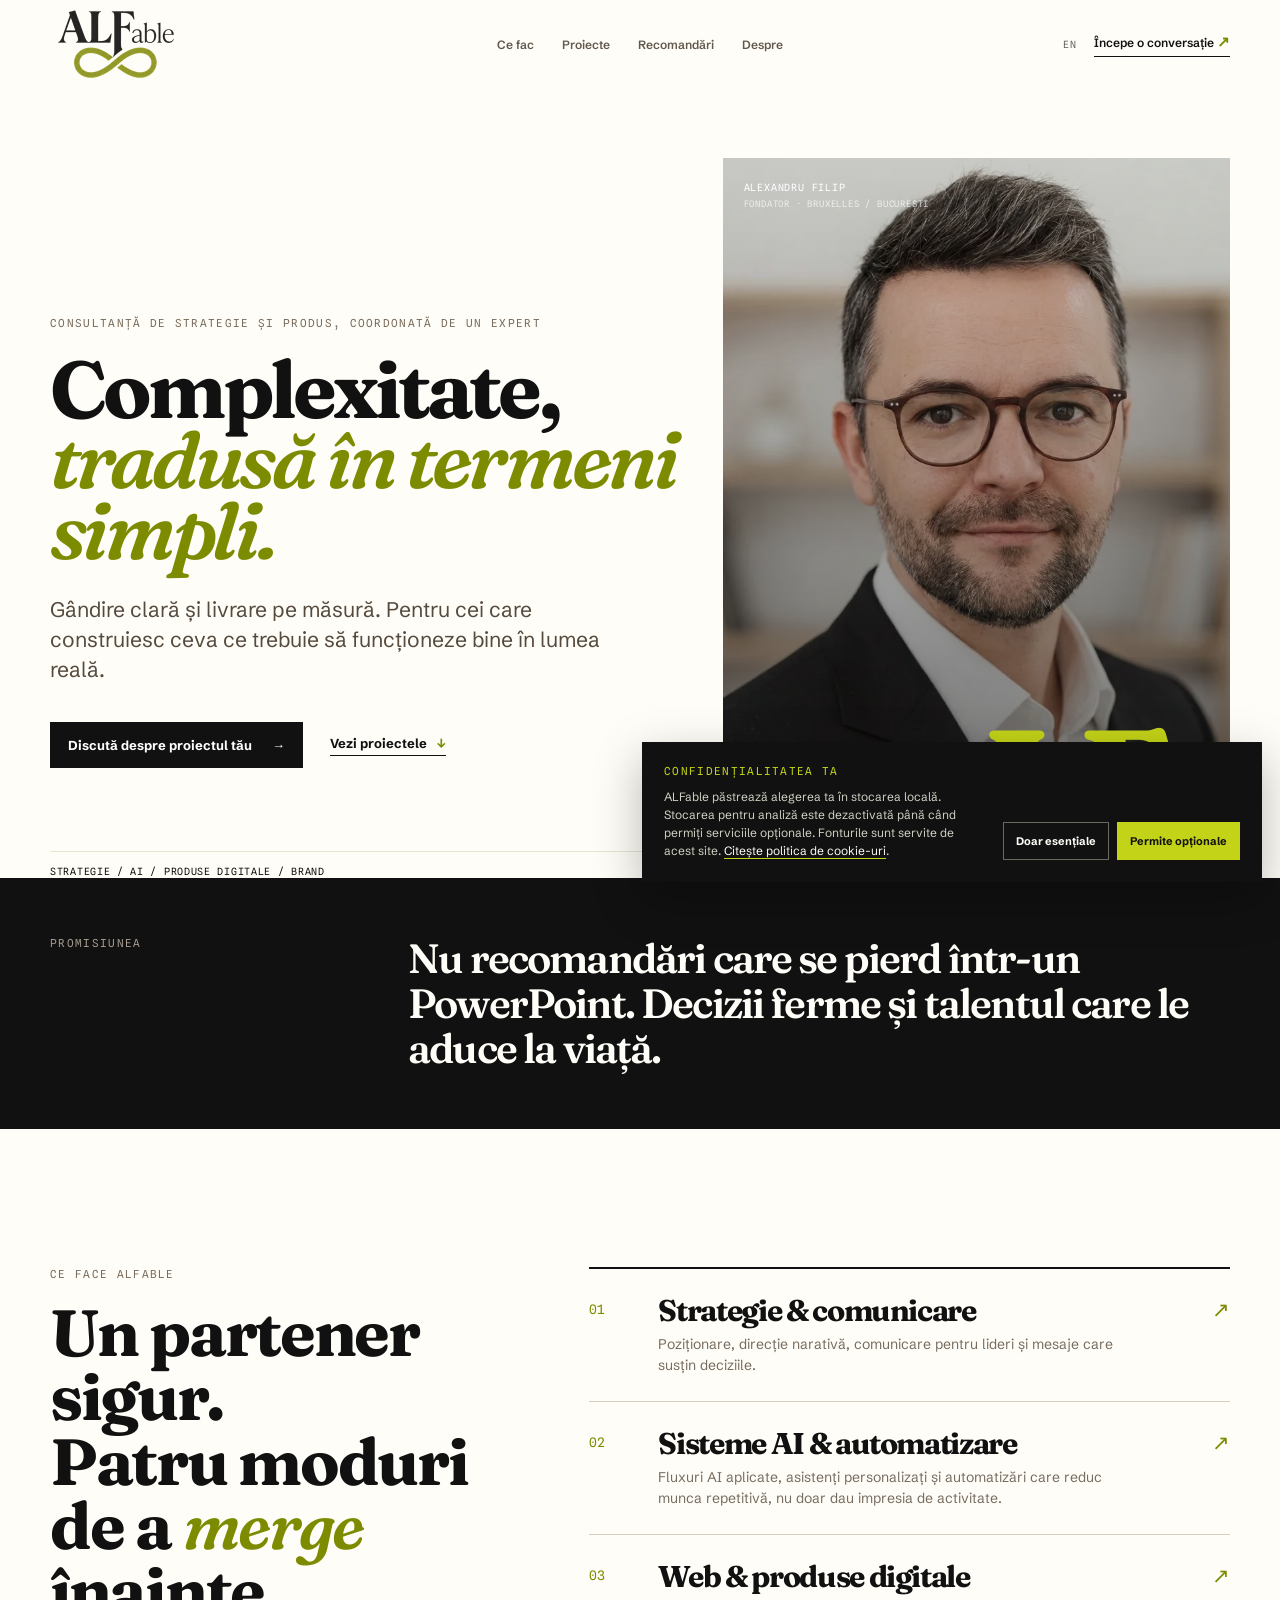
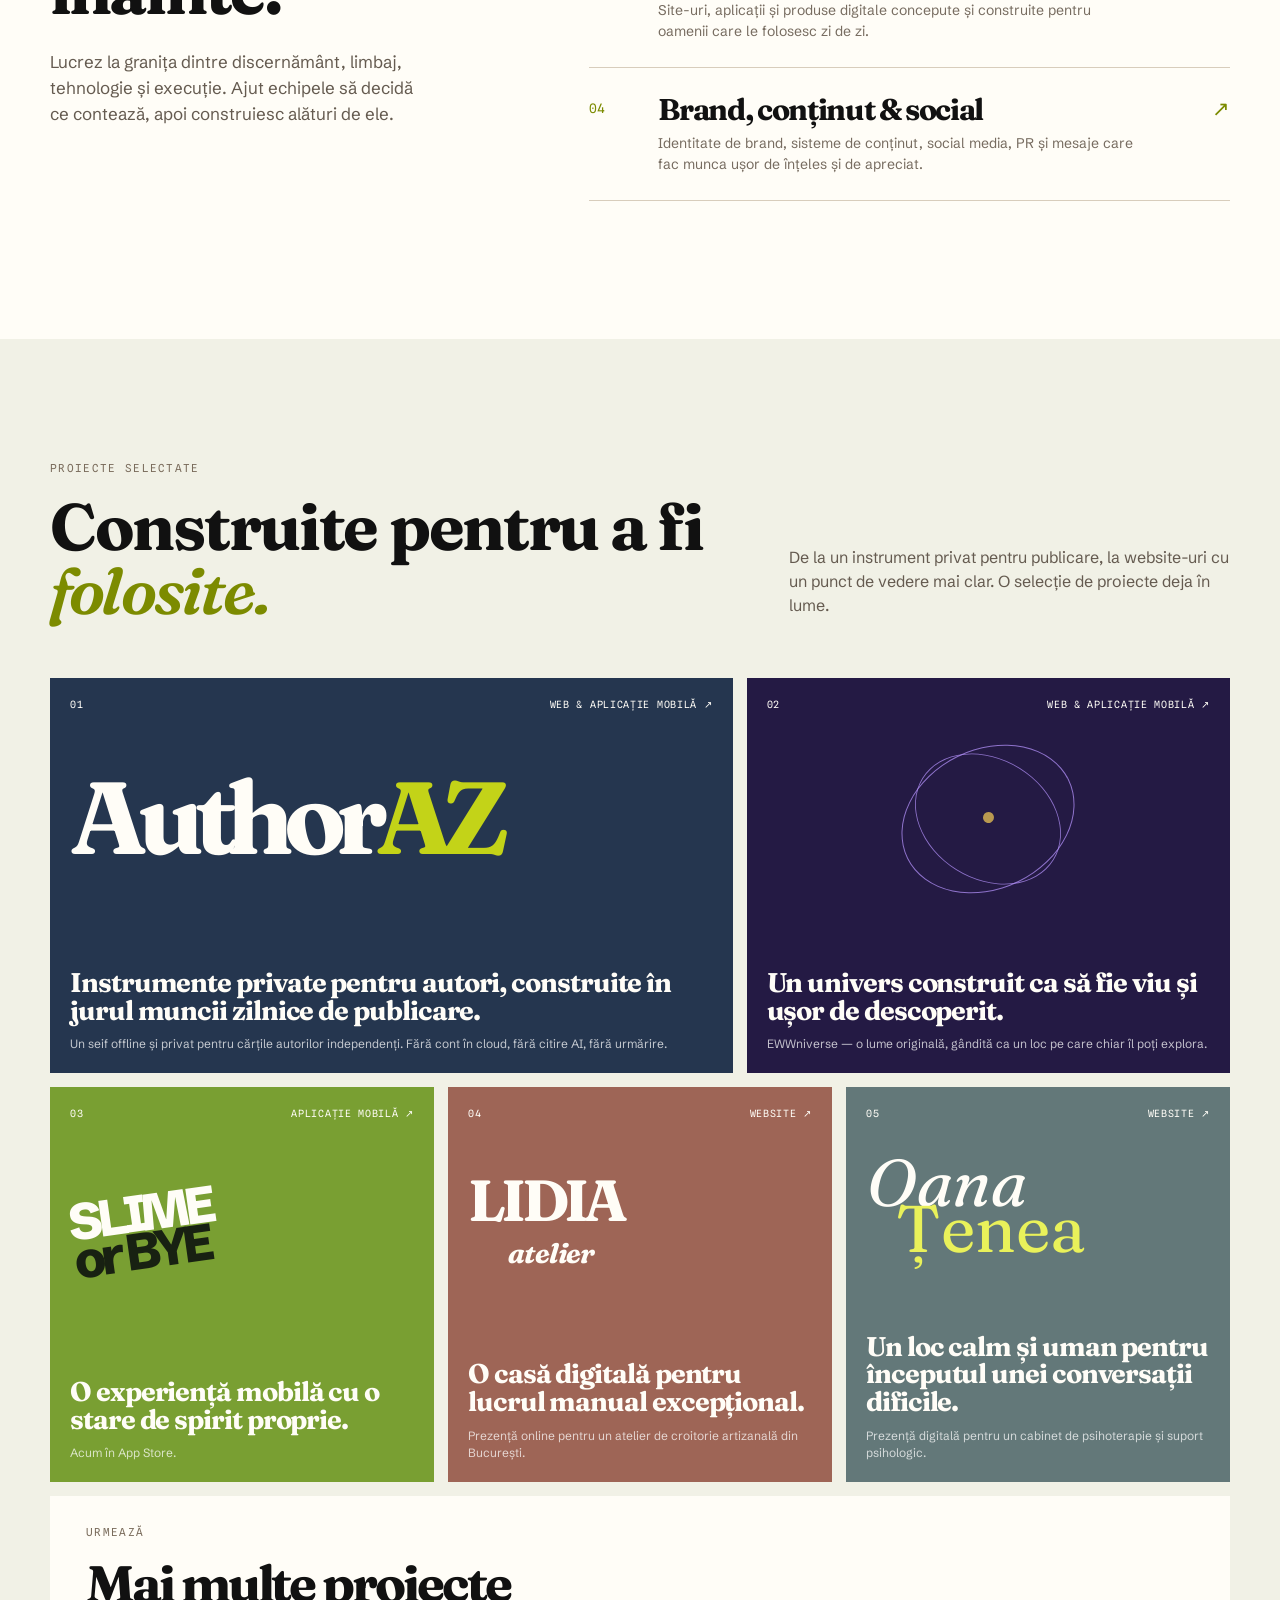
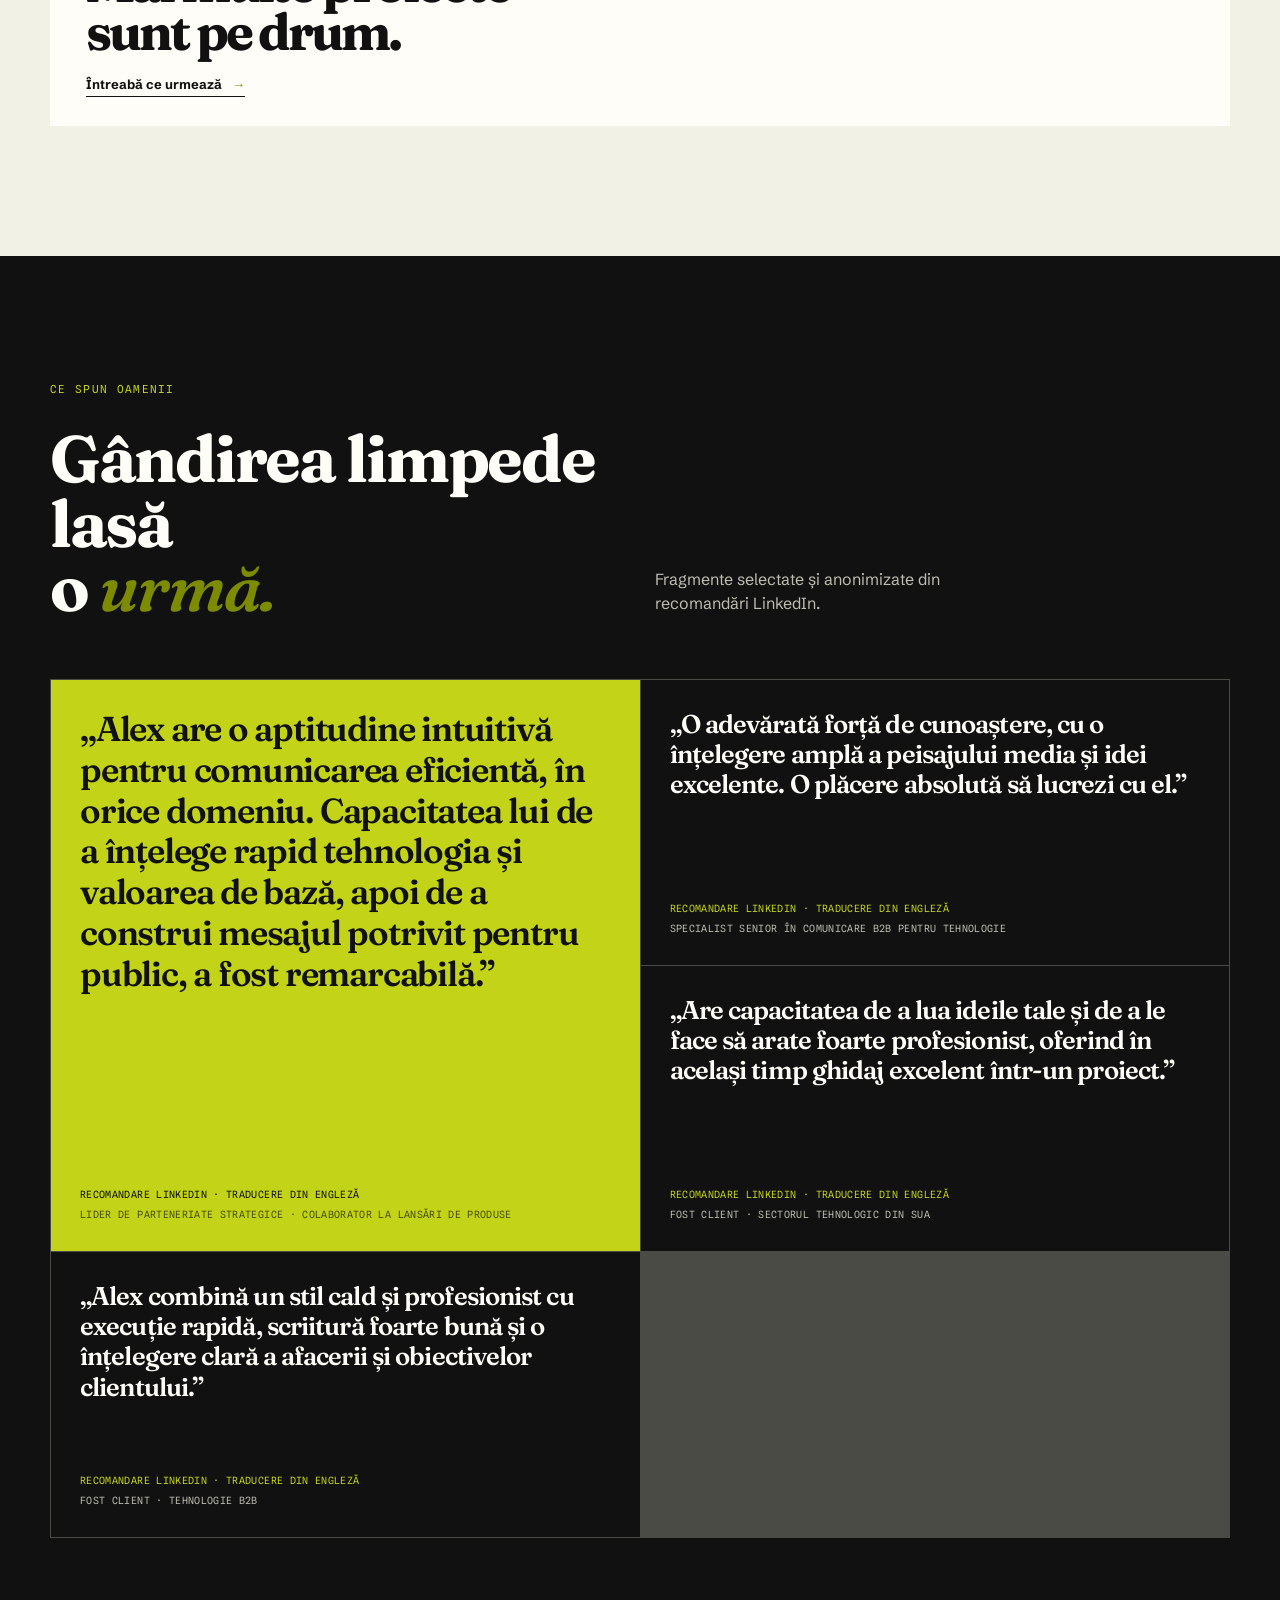
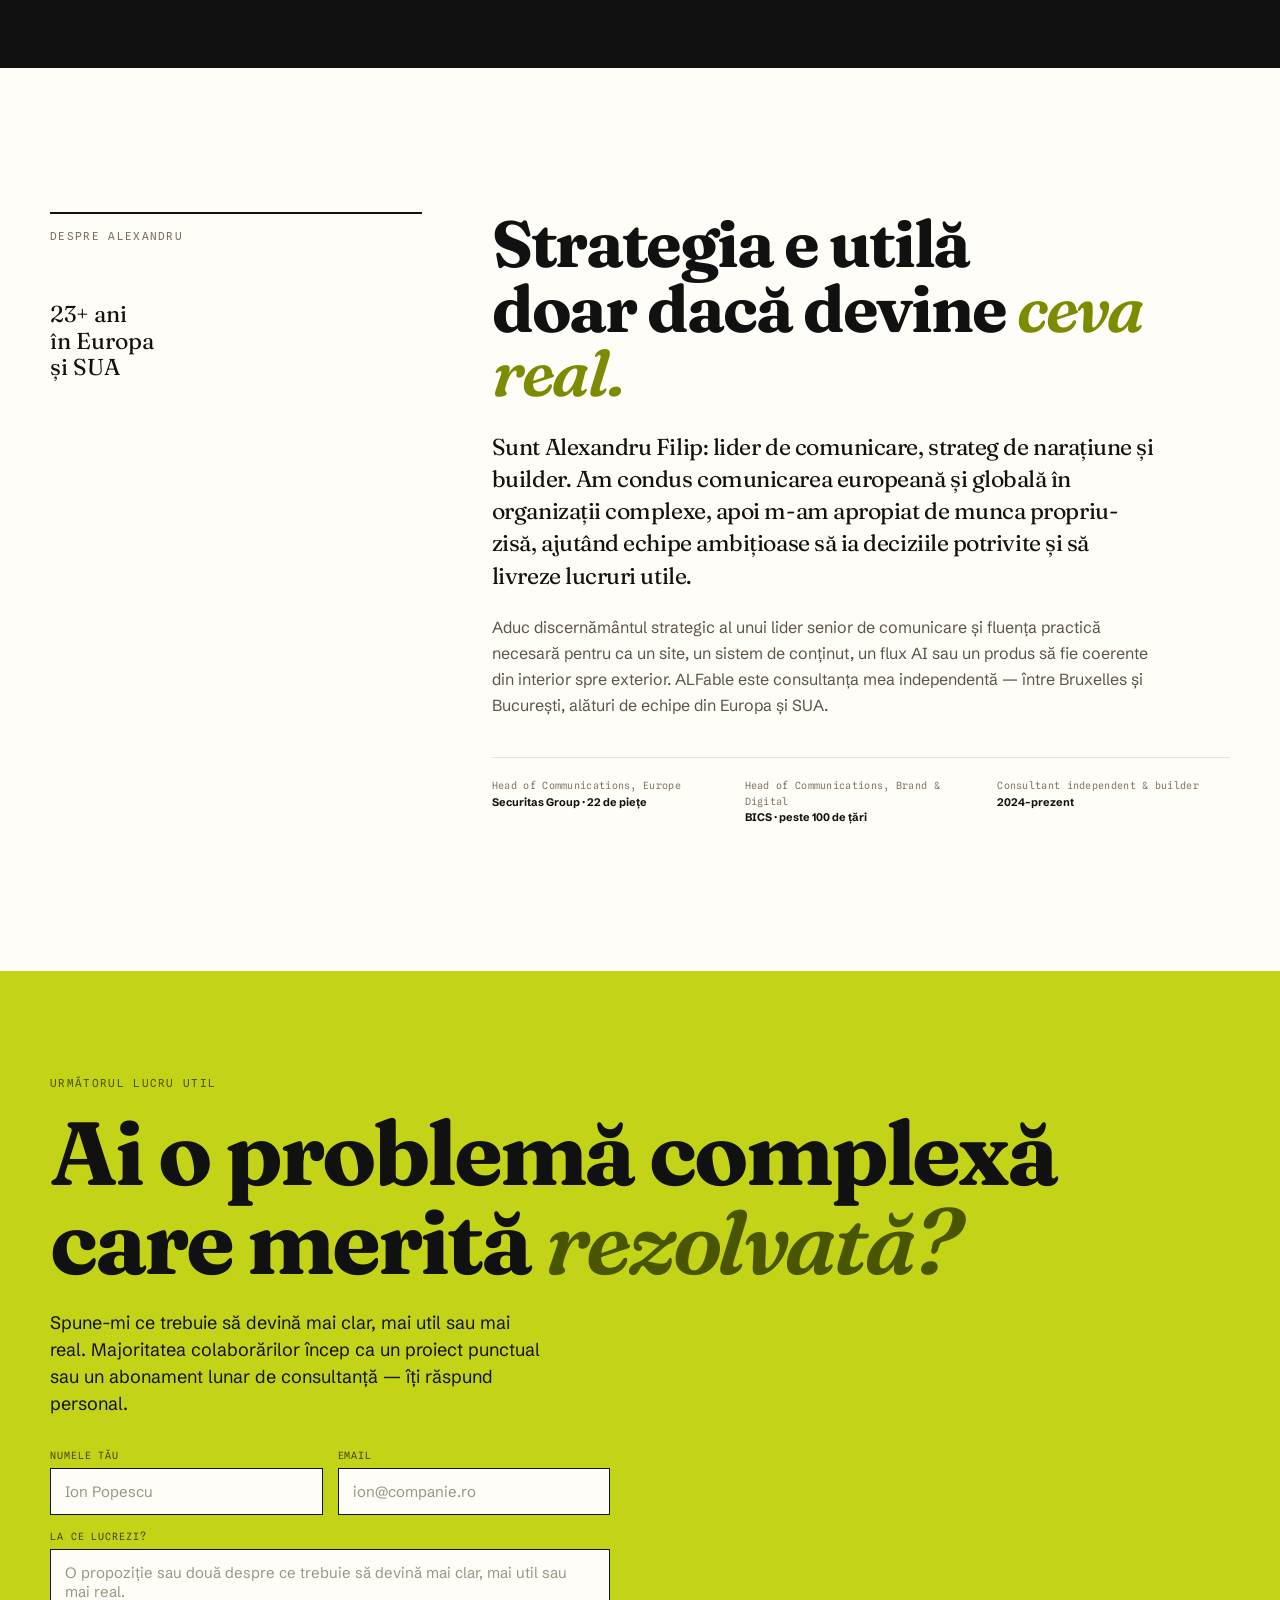
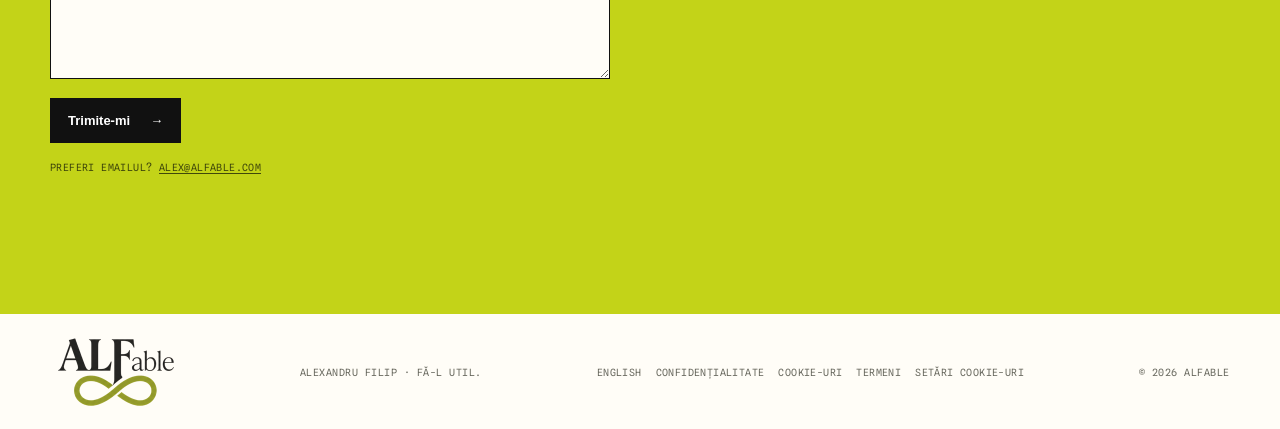
==== commit 4054ef66: "improvements" ====
--- a/ro/index.html
+++ b/ro/index.html
@@ -4,7 +4,7 @@
     <meta charset="UTF-8" />
     <meta name="viewport" content="width=device-width, initial-scale=1.0" />
     <meta name="description" content="Consultanță de strategie și produs, coordonată de un expert. Gândire clară și livrare pe măsură pentru cei care construiesc lucruri ce trebuie să funcționeze bine în lumea reală." />
-    <title>ALFable · Complexitate, tradusă în termeni simpli.</title>
+    <title>ALFable · Consultanță de strategie, AI și produse digitale</title>
     <link rel="canonical" href="https://www.alfable.com/ro/" />
     <link rel="alternate" hreflang="en" href="https://www.alfable.com/" />
     <link rel="alternate" hreflang="ro" href="https://www.alfable.com/ro/" />
@@ -16,7 +16,7 @@
     <meta property="og:url" content="https://www.alfable.com/ro/" />
     <meta property="og:title" content="ALFable · Complexitate, tradusă în termeni simpli." />
     <meta property="og:description" content="Consultanță de strategie și produs. Gândire clară și livrare pe măsură." />
-    <meta property="og:image" content="https://www.alfable.com/og-image.jpg" />
+    <meta property="og:image" content="https://www.alfable.com/og-image-ro.jpg" />
     <meta property="og:image:width" content="1200" />
     <meta property="og:image:height" content="630" />
     <meta property="og:image:alt" content="ALFable. Complexitate, tradusă în termeni simpli. Alexandru Filip, fondator." />
@@ -25,19 +25,23 @@
     <meta name="twitter:card" content="summary_large_image" />
     <meta name="twitter:title" content="ALFable · Complexitate, tradusă în termeni simpli." />
     <meta name="twitter:description" content="Consultanță de strategie și produs. Gândire clară și livrare pe măsură." />
-    <meta name="twitter:image" content="https://www.alfable.com/og-image.jpg" />
+    <meta name="twitter:image" content="https://www.alfable.com/og-image-ro.jpg" />
 
-    <link rel="icon" href="../favicon.svg" type="image/svg+xml" />
-    <link rel="icon" href="../Logo%201.png" type="image/png" sizes="any" />
-    <link rel="apple-touch-icon" href="../Logo%201.png" />
+    <link rel="icon" href="../favicon.svg?v=3" type="image/svg+xml" />
+    <link rel="apple-touch-icon" href="../apple-touch-icon.png" />
     <link rel="preload" href="../fonts/fraunces-wght-normal.woff2" as="font" type="font/woff2" crossorigin />
+    <link rel="preload" href="../fonts/fraunces-wght-italic.woff2" as="font" type="font/woff2" crossorigin />
     <link rel="preload" href="../fonts/schibsted-grotesk-wght-normal.woff2" as="font" type="font/woff2" crossorigin />
+    <!-- latin-ext carries the Romanian ă ș ț forms used above the fold on this page -->
+    <link rel="preload" href="../fonts/fraunces-ext-wght-italic.woff2" as="font" type="font/woff2" crossorigin />
+    <link rel="preload" href="../fonts/schibsted-grotesk-ext-wght-normal.woff2" as="font" type="font/woff2" crossorigin />
+    <link rel="preload" href="../fonts/spline-sans-mono-ext-wght-normal.woff2" as="font" type="font/woff2" crossorigin />
     <link rel="stylesheet" href="../styles.css" />
     <script async src="https://www.googletagmanager.com/gtag/js?id=G-M775PK8CJ2" data-google-analytics></script>
     <script>
       window.dataLayer = window.dataLayer || [];
       function gtag(){dataLayer.push(arguments);}
-      gtag('consent', 'default', { analytics_storage: 'denied' });
+      gtag('consent', 'default', { ad_storage: 'denied', ad_user_data: 'denied', ad_personalization: 'denied', analytics_storage: 'denied' });
       gtag('js', new Date());
       gtag('config', 'G-M775PK8CJ2');
     </script>
@@ -51,6 +55,7 @@
         "inLanguage": "ro-RO",
         "email": "alex@alfable.com",
         "image": "https://www.alfable.com/og-image.jpg",
+        "logo": "https://www.alfable.com/apple-touch-icon.png",
         "areaServed": ["Europe", "United States"],
         "founder": { "@type": "Person", "name": "Alexandru Filip", "jobTitle": "Fondator" },
         "knowsAbout": ["Strategie", "Comunicare", "Sisteme AI", "Automatizare", "Dezvoltare web și aplicații", "Brand", "Conținut", "Marketing"]
@@ -60,7 +65,7 @@
   <body>
     <div class="page-shell">
       <header class="site-header wrap">
-        <a class="brand-logo" href="#top" aria-label="ALFable acasă"><img src="../Logo%202.png" alt="ALFable" /></a>
+        <a class="brand-logo" href="#top" aria-label="ALFable acasă"><img src="../logo.png" alt="ALFable" width="270" height="168" /></a>
         <nav aria-label="Navigare principală">
           <a href="#what-i-do">Ce fac</a>
           <a href="#work">Proiecte</a>
@@ -83,13 +88,13 @@
           </div>
           <div class="portrait-wrap reveal delay-1">
             <div class="portrait-label">Alexandru Filip<br /><span>Fondator · Bruxelles / București</span></div>
-            <img src="../alex-filip.webp" width="1024" height="1024" alt="Alexandru Filip, fondatorul ALFable" />
+            <img src="../alex-filip.webp" width="1024" height="1024" fetchpriority="high" alt="Alexandru Filip, fondatorul ALFable" />
             <div class="portrait-mark" aria-hidden="true">AF.</div>
           </div>
           <div class="hero-foot reveal delay-2"><span>Strategie / AI / Produse digitale / Brand</span><span>↓ Derulează pentru a începe</span></div>
         </section>
 
-        <section class="statement-band"><div class="wrap statement-grid"><p class="eyebrow">Promisiunea</p><p>Nu recomandări care se pierd într-un PowerPoint. Decizii clare și talentul care le aduce la viață.</p></div></section>
+        <section class="statement-band"><div class="wrap statement-grid"><p class="eyebrow">Promisiunea</p><p>Nu recomandări care se pierd într-un PowerPoint. Decizii ferme și talentul care le aduce la viață.</p></div></section>
 
         <section class="services wrap" id="what-i-do">
           <div class="section-intro">
@@ -108,8 +113,8 @@
         <section class="work-section" id="work"><div class="wrap"><div class="work-heading"><div><p class="eyebrow">Proiecte selectate</p><h2>Construite pentru a fi <em>folosite.</em></h2></div><p>De la un instrument privat pentru publicare, la website-uri cu un punct de vedere mai clar. O selecție de proiecte deja în lume.</p></div>
           <div class="work-grid">
             <a class="work-card authoraz" href="https://authoraz.com" target="_blank" rel="noreferrer"><div class="card-top"><span>01</span><span>Web &amp; aplicație mobilă ↗</span></div><div class="authoraz-mark">Author<span>AZ</span></div><div class="card-bottom"><h3>Instrumente private pentru autori, construite în jurul muncii zilnice de publicare.</h3><p>Un seif offline și privat pentru cărțile autorilor independenți. Fără cont în cloud, fără citire AI, fără urmărire.</p></div></a>
-            <a class="work-card eww" href="https://apps.apple.com/us/app/eww-niverse/id6773809027" target="_blank" rel="noreferrer"><div class="card-top"><span>02</span><span>Web &amp; aplicație mobilă ↗</span></div><div class="orbit" aria-hidden="true"><i></i><i></i><i></i></div><div class="card-bottom"><h3>EWWniverse</h3><p>Un univers conceput pentru ca o lume originală să fie ușor de descoperit, coerentă și vie.</p></div></a>
-            <a class="work-card slime" href="https://apps.apple.com/us/app/slime-or-bye/id6780097924" target="_blank" rel="noreferrer"><div class="card-top"><span>03</span><span>Aplicație mobilă · disponibilă ↗</span></div><div class="slime-type">SLIME<br /><span>or BYE</span></div><div class="card-bottom"><h3>O experiență mobilă cu o stare de spirit proprie.</h3><p>Acum disponibilă în App Store.</p></div></a>
+            <a class="work-card eww" href="https://apps.apple.com/us/app/eww-niverse/id6773809027" target="_blank" rel="noreferrer"><div class="card-top"><span>02</span><span>Web &amp; aplicație mobilă ↗</span></div><div class="orbit" aria-hidden="true"><i></i><i></i><i></i></div><div class="card-bottom"><h3>Un univers construit ca să fie viu și ușor de descoperit.</h3><p>EWWniverse — o lume originală, gândită ca un loc pe care chiar îl poți explora.</p></div></a>
+            <a class="work-card slime" href="https://apps.apple.com/us/app/slime-or-bye/id6780097924" target="_blank" rel="noreferrer"><div class="card-top"><span>03</span><span>Aplicație mobilă ↗</span></div><div class="slime-type">SLIME<br /><span>or BYE</span></div><div class="card-bottom"><h3>O experiență mobilă cu o stare de spirit proprie.</h3><p>Acum în App Store.</p></div></a>
             <a class="work-card atelier" href="https://lidia-atelier.ro" target="_blank" rel="noreferrer"><div class="card-top"><span>04</span><span>Website ↗</span></div><div class="atelier-type">LIDIA<span>atelier</span></div><div class="card-bottom"><h3>O casă digitală pentru lucrul manual excepțional.</h3><p>Prezență online pentru un atelier de croitorie artizanală din București.</p></div></a>
             <a class="work-card oana" href="https://oanatenea.ro" target="_blank" rel="noreferrer"><div class="card-top"><span>05</span><span>Website ↗</span></div><div class="oana-type">Oana<br /><span>Țenea</span></div><div class="card-bottom"><h3>Un loc calm și uman pentru începutul unei conversații dificile.</h3><p>Prezență digitală pentru un cabinet de psihoterapie și suport psihologic.</p></div></a>
             <div class="work-card more-card"><p class="eyebrow">Urmează</p><h3>Mai multe proiecte<br />sunt pe drum.</h3><a class="text-link" href="#contact">Întreabă ce urmează <span aria-hidden="true">→</span></a></div>
@@ -125,12 +130,12 @@
           </div>
         </div></section>
 
-        <section class="about wrap" id="about"><div class="about-aside"><p class="eyebrow">Despre Alexandru</p><span>23+ ani<br />în Europa<br />și SUA</span></div><div class="about-copy"><h2>Strategia e utilă<br />doar dacă devine <em>ceva real.</em></h2><p class="lead">Sunt Alexandru Filip: lider de comunicare, strateg de narațiune și builder. Am condus comunicarea europeană și globală în organizații complexe, apoi m-am apropiat de munca propriu-zisă, ajutând echipe ambițioase să ia decizii clare și să livreze lucruri utile.</p><p>Aduc discernământul strategic al unui lider senior de comunicare și fluența practică necesară pentru ca un site, un sistem de conținut, un flux AI sau un produs să fie coerente din interior spre exterior.</p><div class="credentials"><span>Head of Communications, Europe<br /><strong>Securitas Group · 22 de piețe</strong></span><span>Head of Communications, Brand &amp; Digital<br /><strong>BICS · peste 100 de țări</strong></span><span>Consultant independent &amp; builder<br /><strong>2024–prezent</strong></span></div></div></section>
+        <section class="about wrap" id="about"><div class="about-aside"><p class="eyebrow">Despre Alexandru</p><span>23+ ani<br />în Europa<br />și SUA</span></div><div class="about-copy"><h2>Strategia e utilă<br />doar dacă devine <em>ceva real.</em></h2><p class="lead">Sunt Alexandru Filip: lider de comunicare, strateg de narațiune și builder. Am condus comunicarea europeană și globală în organizații complexe, apoi m-am apropiat de munca propriu-zisă, ajutând echipe ambițioase să ia deciziile potrivite și să livreze lucruri utile.</p><p>Aduc discernământul strategic al unui lider senior de comunicare și fluența practică necesară pentru ca un site, un sistem de conținut, un flux AI sau un produs să fie coerente din interior spre exterior. ALFable este consultanța mea independentă — între Bruxelles și București, alături de echipe din Europa și SUA.</p><div class="credentials"><span>Head of Communications, Europe<br /><strong>Securitas Group · 22 de piețe</strong></span><span>Head of Communications, Brand &amp; Digital<br /><strong>BICS · peste 100 de țări</strong></span><span>Consultant independent &amp; builder<br /><strong>2024–prezent</strong></span></div></div></section>
 
-        <section class="contact" id="contact"><div class="wrap contact-inner"><p class="eyebrow">Următorul lucru util</p><h2>Ai o problemă complexă<br />care merită <em>rezolvată?</em></h2><p>Spune-mi ce trebuie să devină mai clar, mai util sau mai real. Îți răspund personal.</p><form class="contact-form" action="/api/contact" method="POST" data-contact-form><div class="row"><div class="field"><label for="cf-name">Numele tău</label><input id="cf-name" name="name" type="text" autocomplete="name" required placeholder="Ion Popescu" /></div><div class="field"><label for="cf-email">Email</label><input id="cf-email" name="email" type="email" autocomplete="email" required placeholder="ion@companie.ro" /></div></div><div class="field"><label for="cf-message">La ce lucrezi?</label><textarea id="cf-message" name="message" required placeholder="O propoziție sau două despre ce trebuie să devină mai clar, mai util sau mai real."></textarea></div><div class="form-trap" aria-hidden="true"><label for="cf-website">Website</label><input id="cf-website" name="website" type="url" tabindex="-1" autocomplete="off" /></div><button class="button button-dark form-submit" type="submit">Trimite-mi <span aria-hidden="true">→</span></button><div class="form-foot"><p class="form-note">Preferi emailul? <a href="mailto:alex@alfable.com?subject=Proiect%20ALFable">alex@alfable.com</a></p></div><p class="form-status" role="status" aria-live="polite" data-form-status></p></form></div></section>
+        <section class="contact" id="contact"><div class="wrap contact-inner"><p class="eyebrow">Următorul lucru util</p><h2>Ai o problemă complexă<br />care merită <em>rezolvată?</em></h2><p>Spune-mi ce trebuie să devină mai clar, mai util sau mai real. Majoritatea colaborărilor încep ca un proiect punctual sau un abonament lunar de consultanță — îți răspund personal.</p><form class="contact-form" action="/api/contact" method="POST" data-contact-form><div class="row"><div class="field"><label for="cf-name">Numele tău</label><input id="cf-name" name="name" type="text" autocomplete="name" required maxlength="100" placeholder="Ion Popescu" /></div><div class="field"><label for="cf-email">Email</label><input id="cf-email" name="email" type="email" autocomplete="email" required maxlength="254" placeholder="ion@companie.ro" /></div></div><div class="field"><label for="cf-message">La ce lucrezi?</label><textarea id="cf-message" name="message" required maxlength="5000" placeholder="O propoziție sau două despre ce trebuie să devină mai clar, mai util sau mai real."></textarea></div><div class="form-trap" aria-hidden="true"><label for="cf-website">Website</label><input id="cf-website" name="website" type="url" tabindex="-1" autocomplete="off" /></div><button class="button button-dark form-submit" type="submit">Trimite-mi <span aria-hidden="true">→</span></button><div class="form-foot"><p class="form-note">Preferi emailul? <a href="mailto:alex@alfable.com?subject=Proiect%20ALFable">alex@alfable.com</a></p></div><p class="form-status" role="status" aria-live="polite" data-form-status></p></form></div></section>
       </main>
 
-      <footer class="site-footer wrap"><a class="brand-logo" href="#top" aria-label="ALFable acasă"><img src="../Logo%202.png" alt="ALFable" /></a><p>Alexandru Filip · Fă-l util.</p><div class="footer-links"><a href="../" lang="en" hreflang="en">English</a><a href="privacy.html">Confidențialitate</a><a href="cookies.html">Cookie-uri</a><a href="terms.html">Termeni</a><button type="button" data-cookie-settings>Setări cookie-uri</button></div><p>© <span id="year"></span> ALFable</p></footer>
+      <footer class="site-footer wrap"><a class="brand-logo" href="#top" aria-label="ALFable acasă"><img src="../logo.png" alt="ALFable" width="270" height="168" loading="lazy" /></a><p>Alexandru Filip · Fă-l util.</p><div class="footer-links"><a href="../" lang="en" hreflang="en">English</a><a href="privacy.html">Confidențialitate</a><a href="cookies.html">Cookie-uri</a><a href="terms.html">Termeni</a><button type="button" data-cookie-settings>Setări cookie-uri</button></div><p>© <span id="year"></span> ALFable</p></footer>
     </div>
     <section class="cookie-banner" data-cookie-banner aria-label="Preferințe cookie-uri" aria-hidden="true"><div><p class="eyebrow">Confidențialitatea ta</p><p>ALFable păstrează alegerea ta în stocarea locală. Stocarea pentru analiză este dezactivată până când permiți serviciile opționale. Fonturile sunt servite de acest site. <a href="cookies.html">Citește politica de cookie-uri</a>.</p></div><div class="cookie-actions"><button class="cookie-essential" type="button" data-cookie-essential>Doar esențiale</button><button class="cookie-accept" type="button" data-cookie-accept>Permite opționale</button></div></section>
     <script src="../script.js"></script>
--- a/styles.css
+++ b/styles.css
@@ -1,9 +1,22 @@
+/* Fonts are split by unicode-range: the base "latin" file loads for everyone,
+   and "latin-ext" (which carries Romanian ă ș ț comma-below forms) downloads
+   only on pages that actually contain those characters — so English visitors
+   pay nothing for Romanian coverage. */
 @font-face {
   font-family: "Fraunces";
   font-style: normal;
   font-weight: 100 900;
   font-display: swap;
   src: url("fonts/fraunces-wght-normal.woff2") format("woff2");
+  unicode-range: U+0000-00FF,U+0131,U+0152-0153,U+02BB-02BC,U+02C6,U+02DA,U+02DC,U+0304,U+0308,U+0329,U+2000-206F,U+2074,U+20AC,U+2122,U+2191,U+2193,U+2212,U+2215,U+FEFF,U+FFFD;
+}
+@font-face {
+  font-family: "Fraunces";
+  font-style: normal;
+  font-weight: 100 900;
+  font-display: swap;
+  src: url("fonts/fraunces-ext-wght-normal.woff2") format("woff2");
+  unicode-range: U+0100-02BA,U+02BD-02C5,U+02C7-02CC,U+02CE-02D7,U+02DD-02FF,U+0304,U+0308,U+0329,U+1D00-1DBF,U+1E00-1E9F,U+1EF2-1EFF,U+2020,U+20A0-20AB,U+20AD-20C0,U+2113,U+2C60-2C7F,U+A720-A7FF;
 }
 @font-face {
   font-family: "Fraunces";
@@ -11,6 +24,15 @@
   font-weight: 100 900;
   font-display: swap;
   src: url("fonts/fraunces-wght-italic.woff2") format("woff2");
+  unicode-range: U+0000-00FF,U+0131,U+0152-0153,U+02BB-02BC,U+02C6,U+02DA,U+02DC,U+0304,U+0308,U+0329,U+2000-206F,U+2074,U+20AC,U+2122,U+2191,U+2193,U+2212,U+2215,U+FEFF,U+FFFD;
+}
+@font-face {
+  font-family: "Fraunces";
+  font-style: italic;
+  font-weight: 100 900;
+  font-display: swap;
+  src: url("fonts/fraunces-ext-wght-italic.woff2") format("woff2");
+  unicode-range: U+0100-02BA,U+02BD-02C5,U+02C7-02CC,U+02CE-02D7,U+02DD-02FF,U+0304,U+0308,U+0329,U+1D00-1DBF,U+1E00-1E9F,U+1EF2-1EFF,U+2020,U+20A0-20AB,U+20AD-20C0,U+2113,U+2C60-2C7F,U+A720-A7FF;
 }
 @font-face {
   font-family: "Schibsted Grotesk";
@@ -18,6 +40,15 @@
   font-weight: 400 900;
   font-display: swap;
   src: url("fonts/schibsted-grotesk-wght-normal.woff2") format("woff2");
+  unicode-range: U+0000-00FF,U+0131,U+0152-0153,U+02BB-02BC,U+02C6,U+02DA,U+02DC,U+0304,U+0308,U+0329,U+2000-206F,U+2074,U+20AC,U+2122,U+2191,U+2193,U+2212,U+2215,U+FEFF,U+FFFD;
+}
+@font-face {
+  font-family: "Schibsted Grotesk";
+  font-style: normal;
+  font-weight: 400 900;
+  font-display: swap;
+  src: url("fonts/schibsted-grotesk-ext-wght-normal.woff2") format("woff2");
+  unicode-range: U+0100-02BA,U+02BD-02C5,U+02C7-02CC,U+02CE-02D7,U+02DD-02FF,U+0304,U+0308,U+0329,U+1D00-1DBF,U+1E00-1E9F,U+1EF2-1EFF,U+2020,U+20A0-20AB,U+20AD-20C0,U+2113,U+2C60-2C7F,U+A720-A7FF;
 }
 @font-face {
   font-family: "Spline Sans Mono";
@@ -25,6 +56,15 @@
   font-weight: 400 700;
   font-display: swap;
   src: url("fonts/spline-sans-mono-wght-normal.woff2") format("woff2");
+  unicode-range: U+0000-00FF,U+0131,U+0152-0153,U+02BB-02BC,U+02C6,U+02DA,U+02DC,U+0304,U+0308,U+0329,U+2000-206F,U+2074,U+20AC,U+2122,U+2191,U+2193,U+2212,U+2215,U+FEFF,U+FFFD;
+}
+@font-face {
+  font-family: "Spline Sans Mono";
+  font-style: normal;
+  font-weight: 400 700;
+  font-display: swap;
+  src: url("fonts/spline-sans-mono-ext-wght-normal.woff2") format("woff2");
+  unicode-range: U+0100-02BA,U+02BD-02C5,U+02C7-02CC,U+02CE-02D7,U+02DD-02FF,U+0304,U+0308,U+0329,U+1D00-1DBF,U+1E00-1E9F,U+1EF2-1EFF,U+2020,U+20A0-20AB,U+20AD-20C0,U+2113,U+2C60-2C7F,U+A720-A7FF;
 }
 
 :root {
@@ -35,6 +75,7 @@
   --slate: #66665d;
   --pear: #c3d318;
   --olive: #7c8b00;
+  --olive-deep: #4a5500; /* ≥4.5:1 on pear; --olive is only 2.3:1 there */
   --pear-highlight: #e9f15a;
   --mono: "Spline Sans Mono", ui-monospace, "Courier New", monospace;
   --sans: "Schibsted Grotesk", -apple-system, BlinkMacSystemFont, "Segoe UI", sans-serif;
@@ -49,7 +90,7 @@
 .button:focus-visible, .header-cta:focus-visible { outline-color: var(--pear); }
 .contact :focus-visible, .featured-quote :focus-visible { outline-color: var(--ink); }
 .wrap { width: min(1180px, calc(100% - 64px)); margin-inline: auto; }
-.eyebrow { margin: 0; color: #8b7e6e; font-family: var(--mono); font-size: 11px; letter-spacing: .12em; line-height: 1.4; text-transform: uppercase; }
+.eyebrow { margin: 0; color: #7a6c5c; font-family: var(--mono); font-size: 11px; letter-spacing: .12em; line-height: 1.4; text-transform: uppercase; }
 .brand-logo { display: inline-flex; width: 135px; }
 .brand-logo img { display: block; height: auto; width: 100%; }
 .site-header { align-items: center; display: grid; grid-template-columns: 1fr auto 1fr; min-height: 88px; }
@@ -165,7 +206,7 @@
 
 .contact { background: var(--pear); color: var(--black); }
 .contact-inner { padding: 105px 0 112px; }
-.contact .eyebrow { color: var(--olive); }
+.contact .eyebrow, .contact h2 em { color: var(--olive-deep); }
 .contact h2 { font-size: clamp(54px, 7vw, 96px); margin: 18px 0 23px; }
 .contact-inner > p:not(.eyebrow) { font-size: 18px; line-height: 1.5; margin-bottom: 32px; max-width: 500px; }
 .contact-form { display: grid; gap: 15px; max-width: 560px; }
@@ -187,7 +228,7 @@
 .footer-links { display: flex; gap: 14px; }
 .footer-links a, .footer-links button { background: transparent; border: 0; color: #6a6a60; cursor: pointer; font-family: var(--mono); font-size: 10px; letter-spacing: .04em; padding: 0; text-transform: uppercase; }
 .footer-links a:hover, .footer-links button:hover { color: var(--olive); }
-.cookie-banner { align-items: end; background: var(--black); bottom: 18px; box-shadow: 0 16px 45px rgba(0,0,0,.28); color: var(--paper); display: none; gap: 32px; justify-content: space-between; left: 18px; max-width: 620px; padding: 22px; position: fixed; right: 18px; z-index: 20; }
+.cookie-banner { align-items: end; background: var(--black); bottom: 18px; box-shadow: 0 16px 45px rgba(0,0,0,.28); color: var(--paper); display: none; gap: 32px; justify-content: space-between; left: auto; max-width: 620px; padding: 22px; position: fixed; right: 18px; z-index: 20; }
 .cookie-banner.is-visible { display: flex; }
 .cookie-banner .eyebrow { color: var(--pear); margin-bottom: 9px; }
 .cookie-banner p:not(.eyebrow) { color: #d0d0c4; font-size: 12px; line-height: 1.5; margin: 0; max-width: 360px; }
@@ -204,6 +245,6 @@
 @media (max-width: 800px) {
   .wrap { width: min(100% - 36px, 600px); }.site-header { grid-template-columns: 1fr auto; min-height: 76px; }.site-header nav { display: none; }.header-cta { font-size: 11px; }
   .hero { display: block; min-height: auto; padding: 64px 0 80px; }.hero-copy { padding-bottom: 48px; }.hero h1 { font-size: clamp(58px, 17vw, 92px); }html[lang="ro"] .hero h1 { font-size: clamp(44px, 12vw, 64px); }.portrait-wrap { min-height: 455px; }.hero-foot { bottom: 25px; left: 18px; width: calc(100% - 36px); }.hero-foot span:first-child { display: none; }
-  .statement-grid, .services, .work-heading, .about, .testimonials-heading { grid-template-columns: 1fr; }.statement-grid { gap: 17px; padding: 45px 0; }.services { gap: 44px; padding: 82px 0; }.work-section { padding: 78px 0; }.work-heading { gap: 13px; margin-bottom: 35px; }.work-card { grid-column: span 12; min-height: 330px; }.more-card { min-height: 220px; }.testimonials { padding: 80px 0; }.testimonials-heading { gap: 16px; margin-bottom: 34px; }.testimonials-heading > p:last-child { margin: 0; }.testimonial-grid { grid-template-columns: 1fr; }.testimonial, .featured-quote { min-height: 280px; }.about { gap: 36px; padding: 88px 0; }.about-aside span { margin-top: 24px; }.credentials { grid-template-columns: 1fr; }.contact-inner { padding: 78px 0; }.contact-form .row { grid-template-columns: 1fr; }.site-footer { align-items: flex-start; flex-direction: column; gap: 12px; padding: 30px 0; }.site-footer p { margin: 0; }.footer-links { flex-wrap: wrap; row-gap: 8px; width: 100%; }.cookie-banner { align-items: flex-start; flex-direction: column; gap: 16px; }.cookie-actions { display: grid; grid-template-columns: repeat(2, minmax(0, 1fr)); width: 100%; }.cookie-actions button { min-width: 0; white-space: normal; }
+  .statement-grid, .services, .work-heading, .about, .testimonials-heading { grid-template-columns: 1fr; }.statement-grid { gap: 17px; padding: 45px 0; }.services { gap: 44px; padding: 82px 0; }.work-section { padding: 78px 0; }.work-heading { gap: 13px; margin-bottom: 35px; }.work-card { grid-column: span 12; min-height: 330px; }.more-card { min-height: 220px; }.testimonials { padding: 80px 0; }.testimonials-heading { gap: 16px; margin-bottom: 34px; }.testimonials-heading > p:last-child { margin: 0; }.testimonial-grid { grid-template-columns: 1fr; }.testimonial, .featured-quote { min-height: 280px; }.about { gap: 36px; padding: 88px 0; }.about-aside span { margin-top: 24px; }.credentials { grid-template-columns: 1fr; }.contact-inner { padding: 78px 0; }.contact-form .row { grid-template-columns: 1fr; }.site-footer { align-items: flex-start; flex-direction: column; gap: 12px; padding: 30px 0; }.site-footer p { margin: 0; }.footer-links { flex-wrap: wrap; row-gap: 8px; width: 100%; }.cookie-banner { align-items: flex-start; flex-direction: column; gap: 16px; left: 18px; }.cookie-actions { display: grid; grid-template-columns: repeat(2, minmax(0, 1fr)); width: 100%; }.cookie-actions button { min-width: 0; white-space: normal; }
 }
 @media (max-width: 430px) { .hero h1 { font-size: clamp(50px, 15.5vw, 67px); }.hero-actions { align-items: flex-start; flex-direction: column; gap: 20px; }.service-item { gap: 12px; grid-template-columns: 35px 1fr; }.service-arrow { display: none; }.service-item h3 { font-size: 25px; }.work-card { min-height: 310px; }.card-top { gap: 10px; }.card-top span:last-child { text-align: right; }.header-cta { font-size: 10px; } }
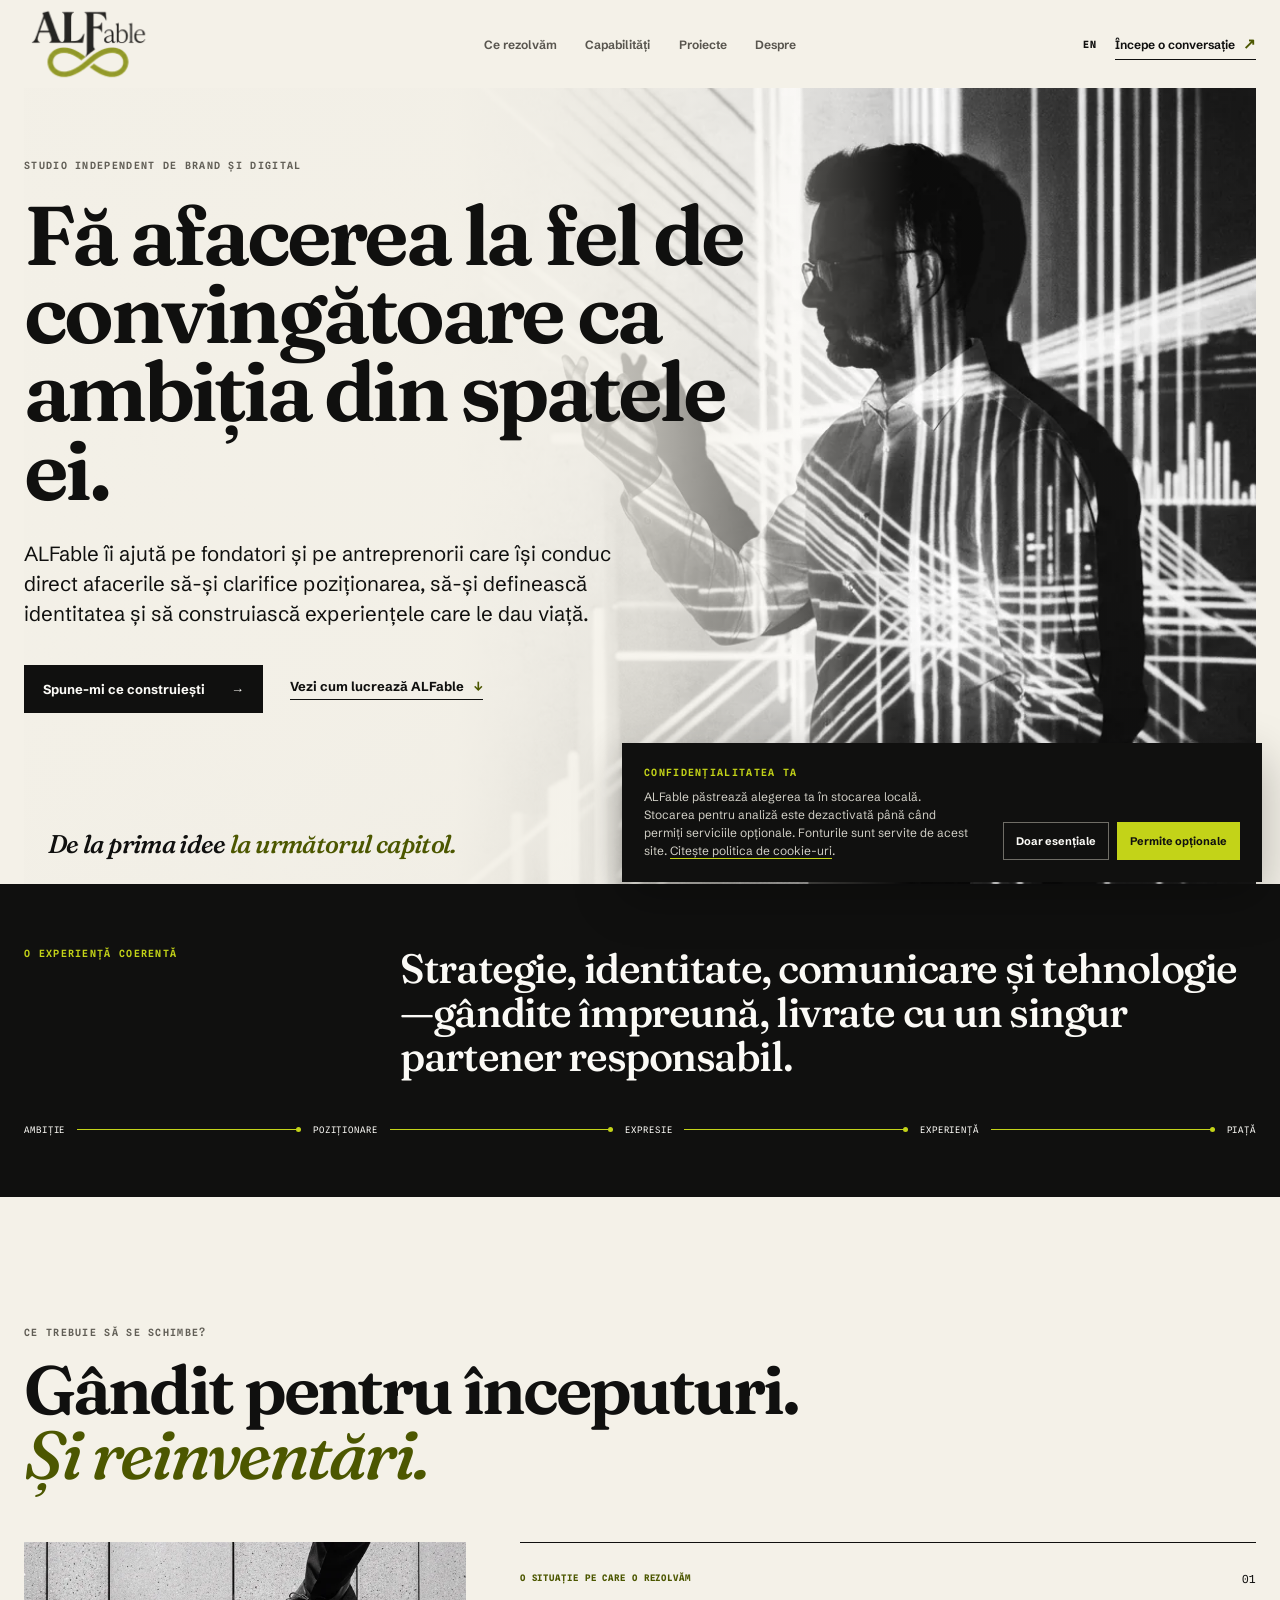
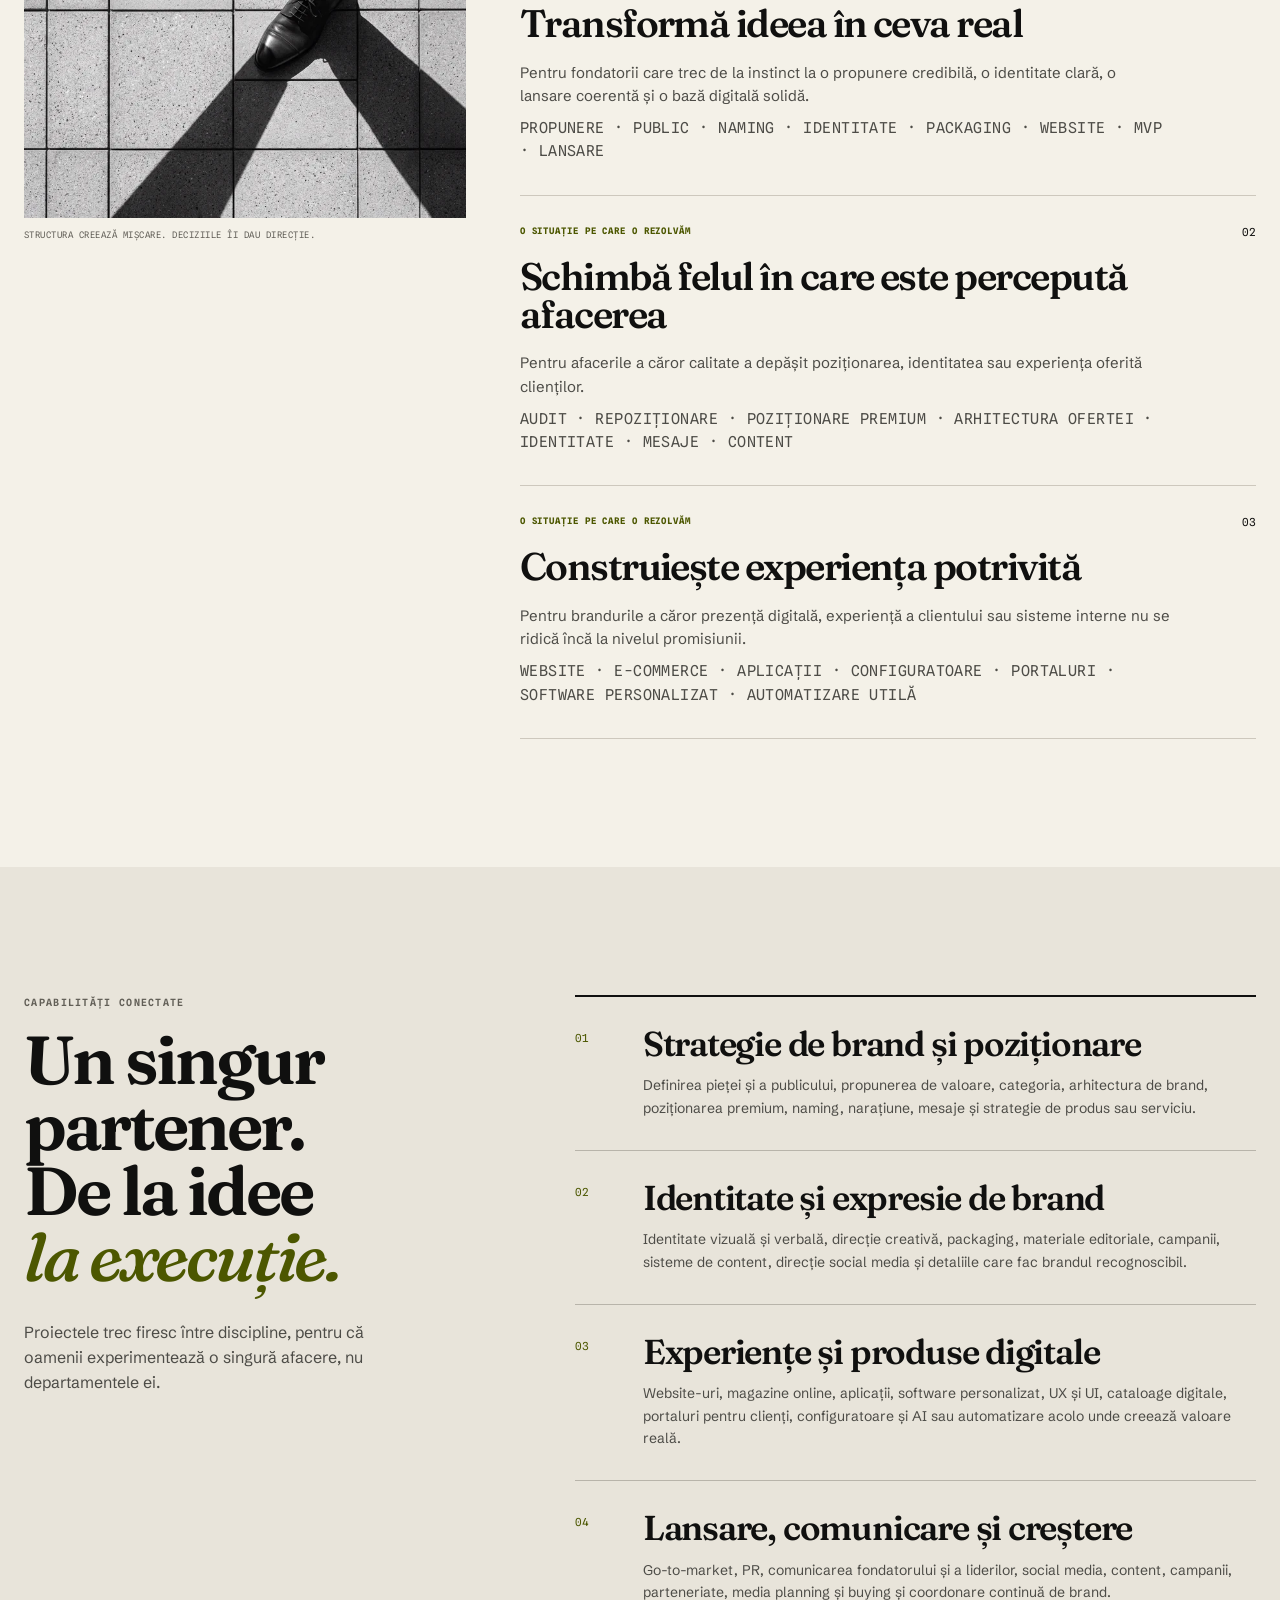
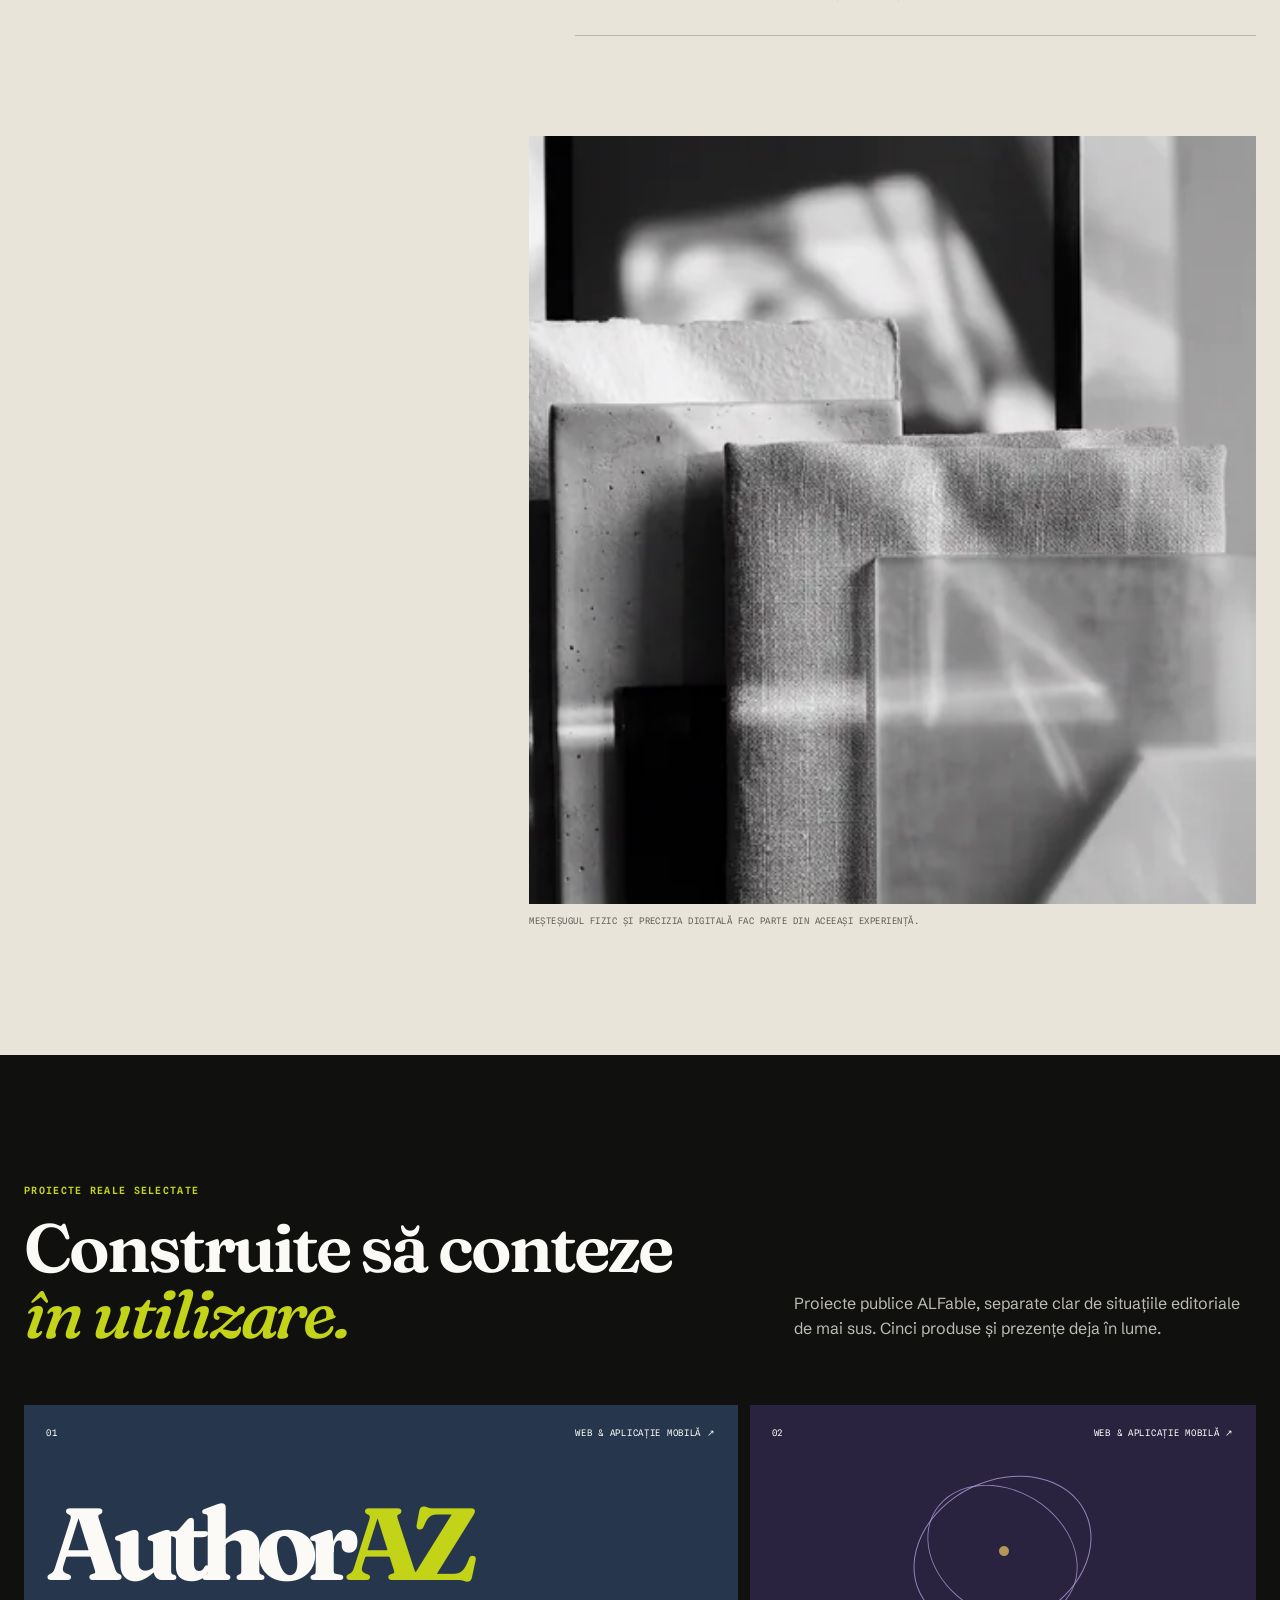
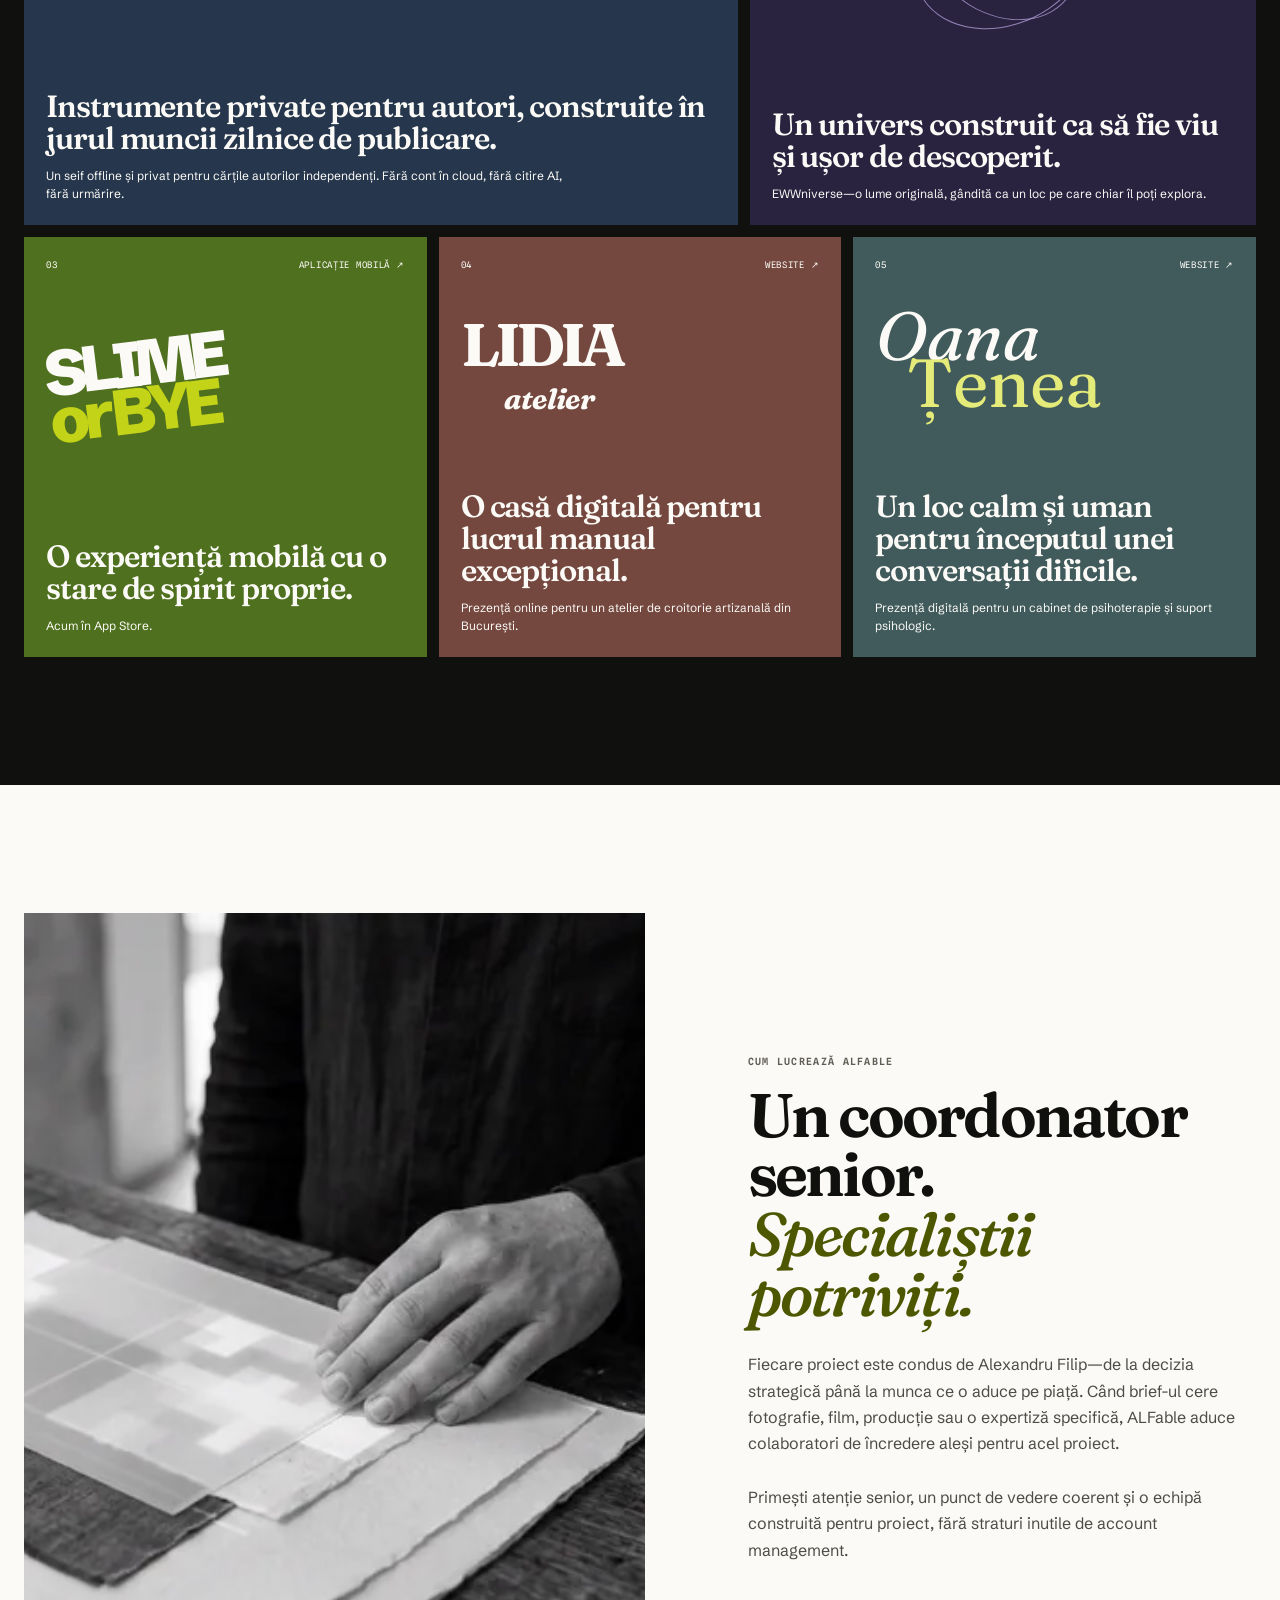
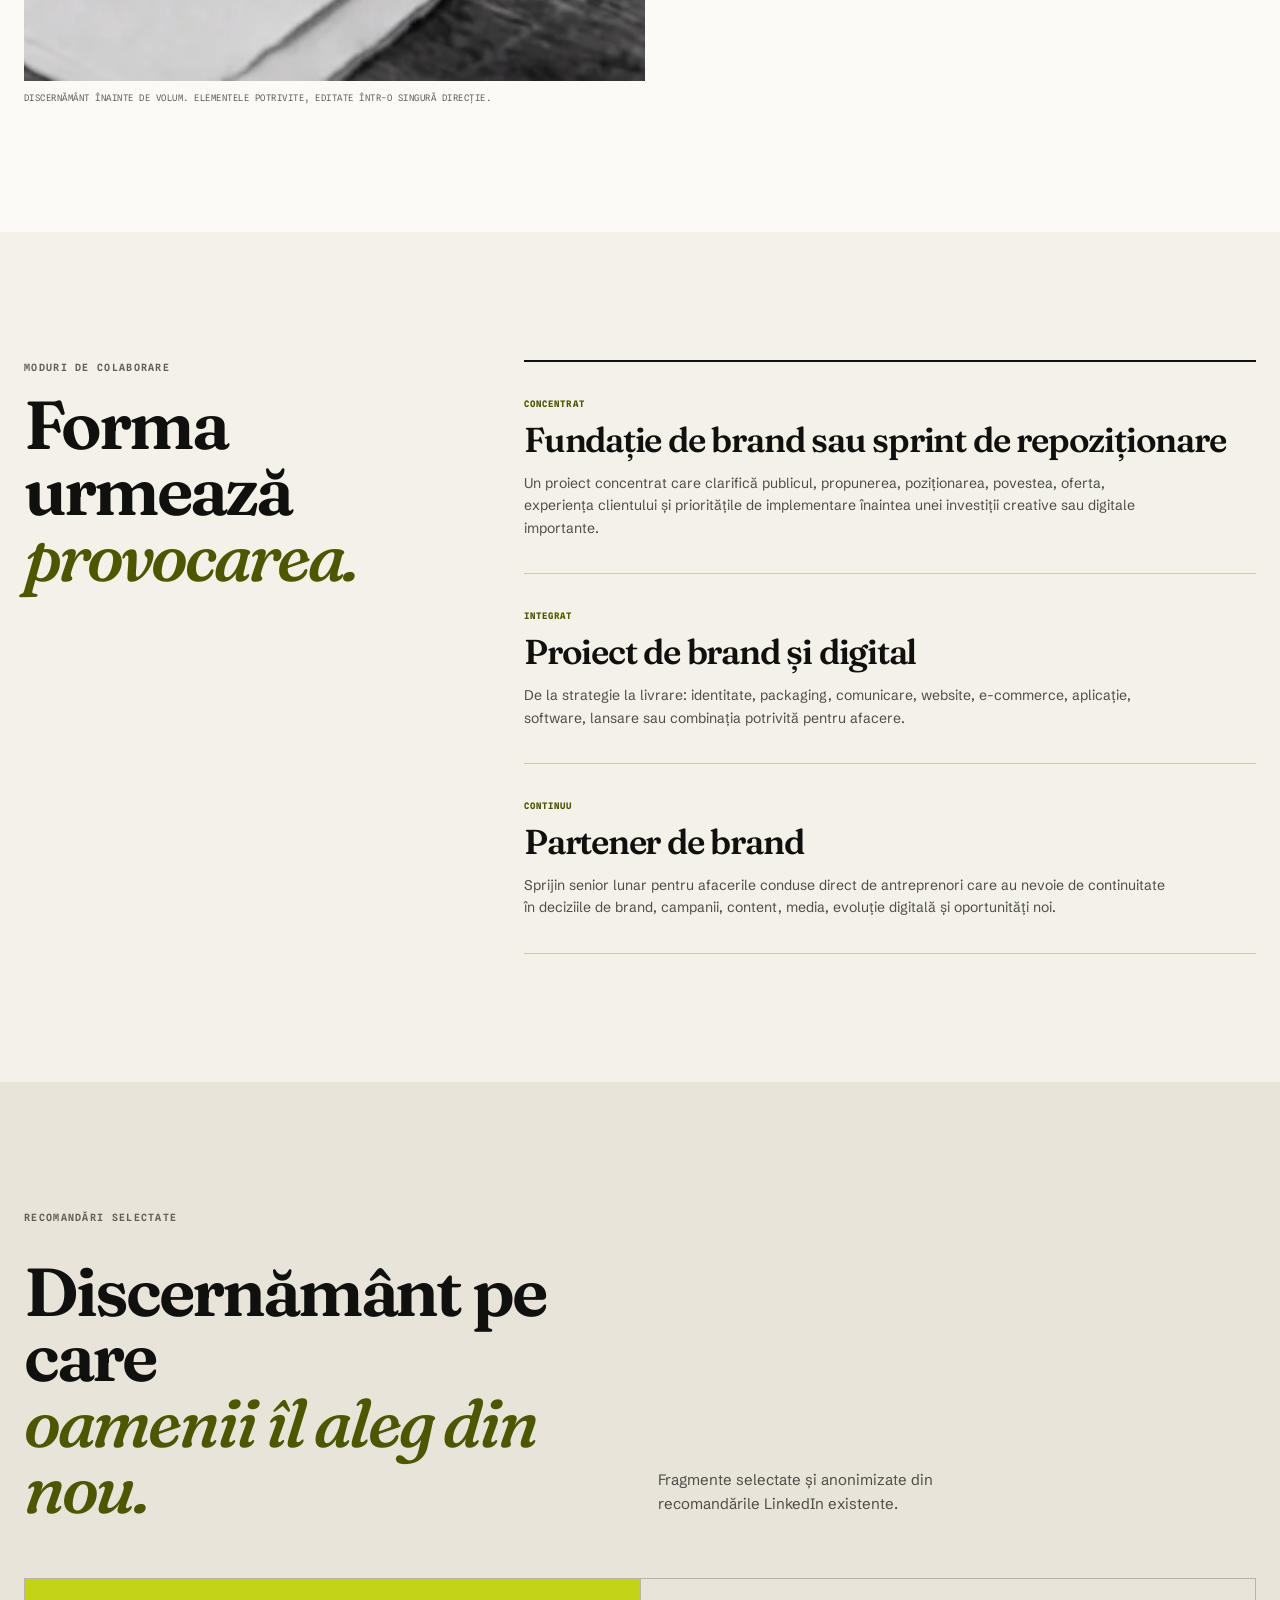
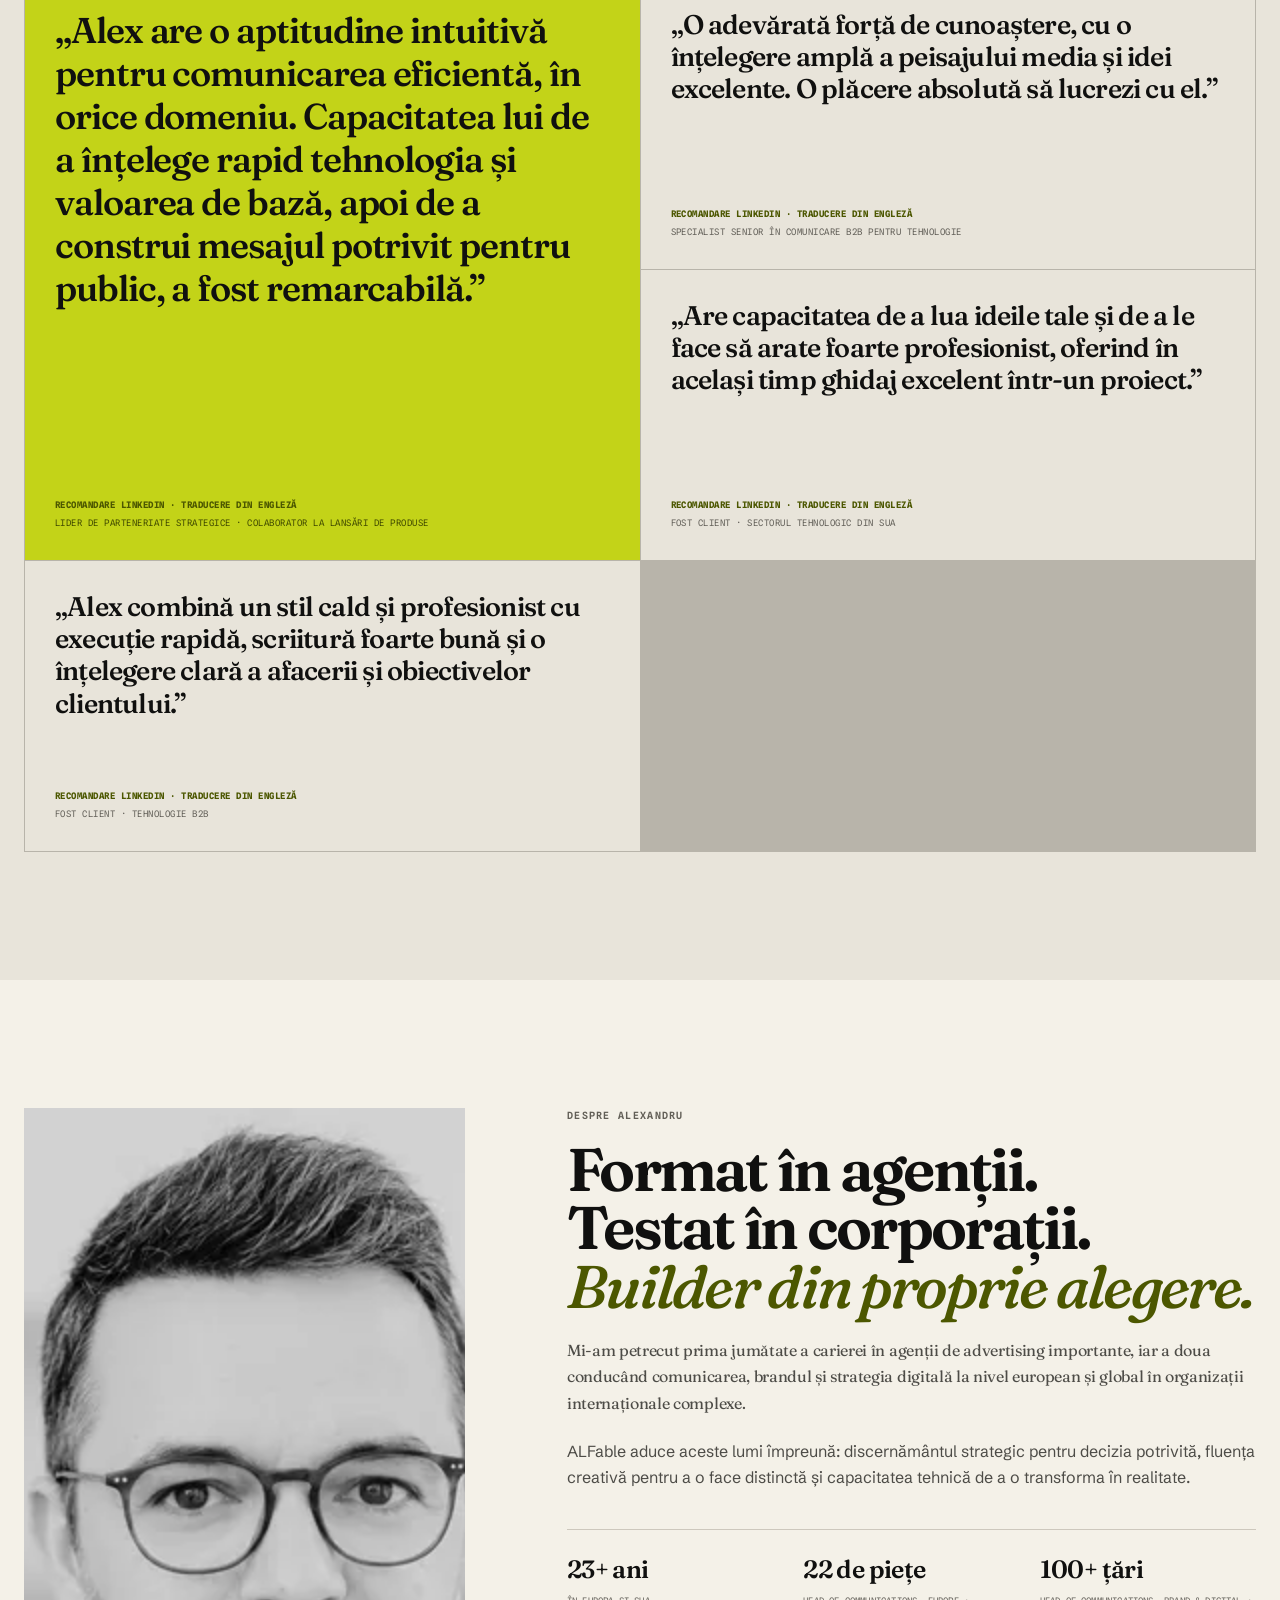
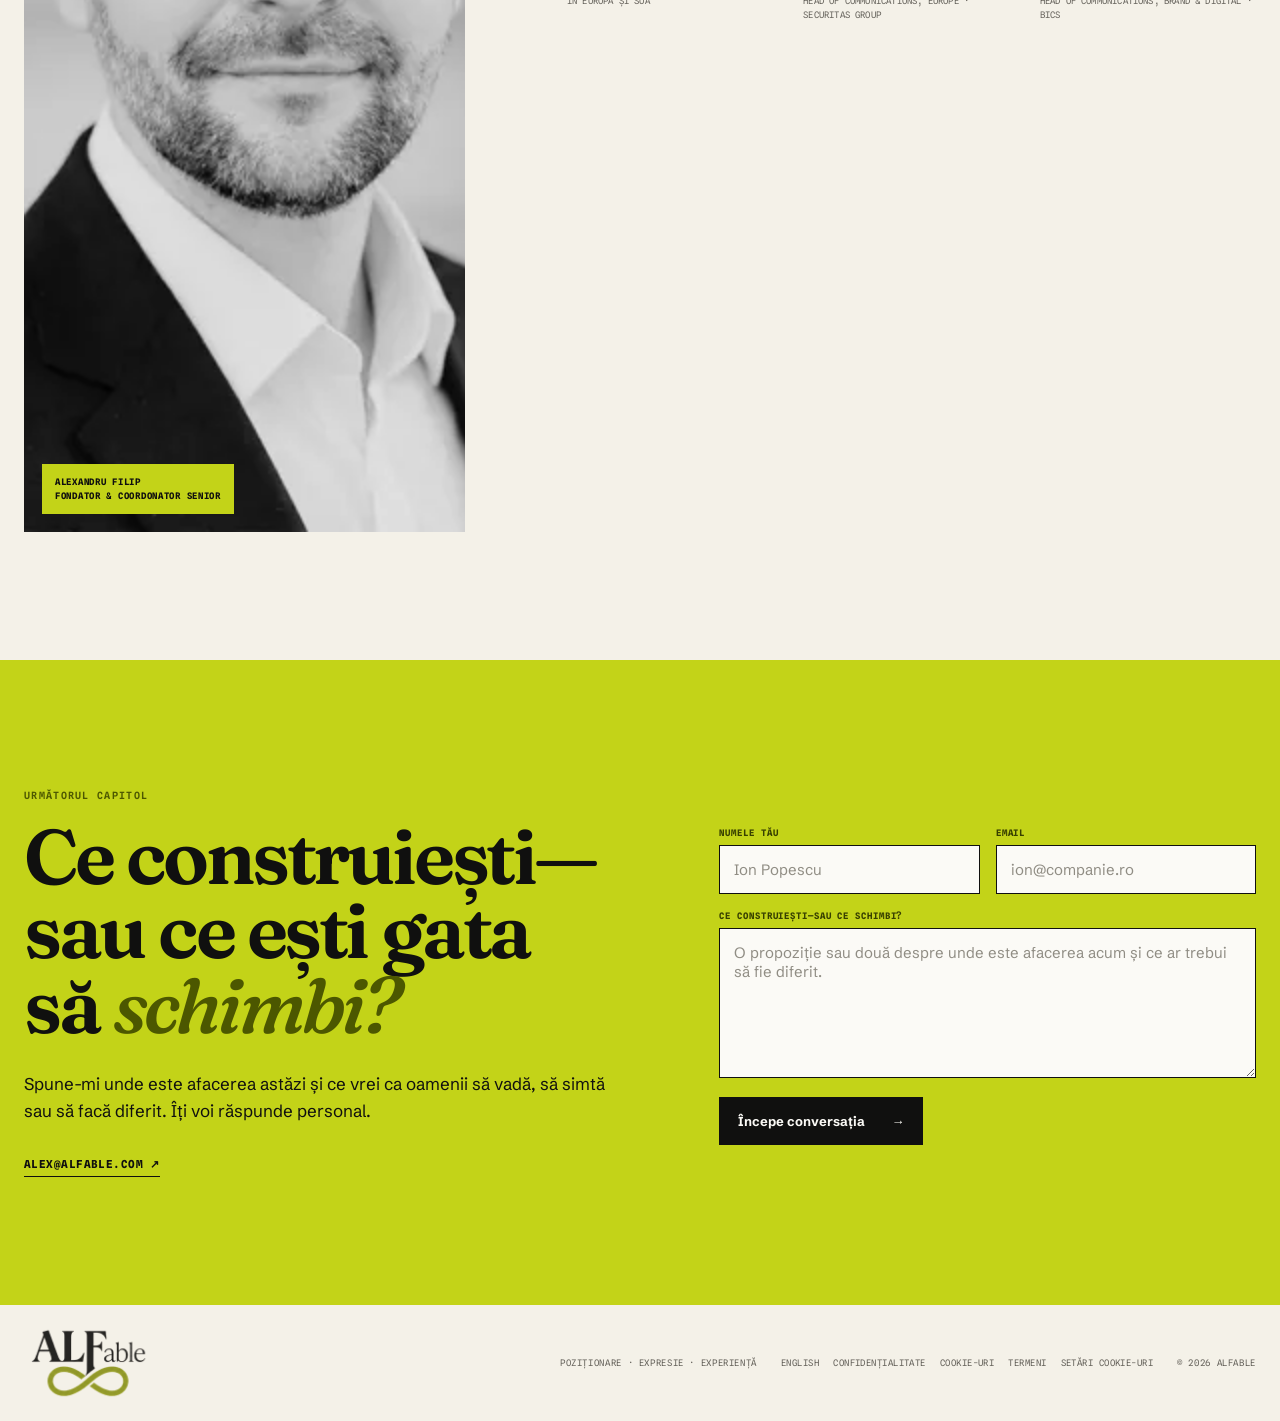
==== commit 4af1c4f4: "NEW VERSION" ====
--- a/ro/index.html
+++ b/ro/index.html
@@ -1,64 +1,51 @@
-<!doctype html>
+<!DOCTYPE html>
 <html lang="ro">
   <head>
     <meta charset="UTF-8" />
     <meta name="viewport" content="width=device-width, initial-scale=1.0" />
-    <meta name="description" content="Consultanță de strategie și produs, coordonată de un expert. Gândire clară și livrare pe măsură pentru cei care construiesc lucruri ce trebuie să funcționeze bine în lumea reală." />
-    <title>ALFable · Consultanță de strategie, AI și produse digitale</title>
+    <meta name="description" content="Studio independent de brand și digital pentru fondatori și afaceri conduse direct de antreprenori care vor o poziționare mai clară, o identitate distinctă și experiențe construite coerent." />
+    <title>ALFable · Strategie de brand, identitate și experiențe digitale</title>
     <link rel="canonical" href="https://www.alfable.com/ro/" />
     <link rel="alternate" hreflang="en" href="https://www.alfable.com/" />
     <link rel="alternate" hreflang="ro" href="https://www.alfable.com/ro/" />
     <link rel="alternate" hreflang="x-default" href="https://www.alfable.com/" />
-    <meta name="theme-color" content="#fffdf7" />
+    <meta name="theme-color" content="#f4f1e8" />
 
     <meta property="og:type" content="website" />
     <meta property="og:site_name" content="ALFable" />
     <meta property="og:url" content="https://www.alfable.com/ro/" />
-    <meta property="og:title" content="ALFable · Complexitate, tradusă în termeni simpli." />
-    <meta property="og:description" content="Consultanță de strategie și produs. Gândire clară și livrare pe măsură." />
+    <meta property="og:title" content="ALFable · Strategie de brand, identitate și experiențe digitale" />
+    <meta property="og:description" content="Studio independent de brand și digital pentru fondatori și afaceri conduse direct de antreprenori." />
     <meta property="og:image" content="https://www.alfable.com/og-image-ro.jpg" />
     <meta property="og:image:width" content="1200" />
     <meta property="og:image:height" content="630" />
-    <meta property="og:image:alt" content="ALFable. Complexitate, tradusă în termeni simpli. Alexandru Filip, fondator." />
+    <meta property="og:image:alt" content="ALFable, studio independent de brand și digital." />
     <meta property="og:locale" content="ro_RO" />
     <meta property="og:locale:alternate" content="en_US" />
     <meta name="twitter:card" content="summary_large_image" />
-    <meta name="twitter:title" content="ALFable · Complexitate, tradusă în termeni simpli." />
-    <meta name="twitter:description" content="Consultanță de strategie și produs. Gândire clară și livrare pe măsură." />
+    <meta name="twitter:title" content="ALFable · Strategie de brand, identitate și experiențe digitale" />
+    <meta name="twitter:description" content="Poziționare, identitate, comunicare și experiențe digitale—gândite împreună." />
     <meta name="twitter:image" content="https://www.alfable.com/og-image-ro.jpg" />
 
     <link rel="icon" href="../favicon.svg?v=3" type="image/svg+xml" />
     <link rel="apple-touch-icon" href="../apple-touch-icon.png" />
     <link rel="preload" href="../fonts/fraunces-wght-normal.woff2" as="font" type="font/woff2" crossorigin />
-    <link rel="preload" href="../fonts/fraunces-wght-italic.woff2" as="font" type="font/woff2" crossorigin />
     <link rel="preload" href="../fonts/schibsted-grotesk-wght-normal.woff2" as="font" type="font/woff2" crossorigin />
-    <!-- latin-ext carries the Romanian ă ș ț forms used above the fold on this page -->
-    <link rel="preload" href="../fonts/fraunces-ext-wght-italic.woff2" as="font" type="font/woff2" crossorigin />
-    <link rel="preload" href="../fonts/schibsted-grotesk-ext-wght-normal.woff2" as="font" type="font/woff2" crossorigin />
-    <link rel="preload" href="../fonts/spline-sans-mono-ext-wght-normal.woff2" as="font" type="font/woff2" crossorigin />
+    <link rel="preload" href="../assets/repositioning/site/hero-1376.webp" as="image" type="image/webp" imagesrcset="../assets/repositioning/site/hero-768.webp 768w, ../assets/repositioning/site/hero-1376.webp 1376w" imagesizes="(max-width: 760px) calc(100vw - 28px), calc(100vw - 48px)" />
     <link rel="stylesheet" href="../styles.css" />
-    <script async src="https://www.googletagmanager.com/gtag/js?id=G-M775PK8CJ2" data-google-analytics></script>
-    <script>
-      window.dataLayer = window.dataLayer || [];
-      function gtag(){dataLayer.push(arguments);}
-      gtag('consent', 'default', { ad_storage: 'denied', ad_user_data: 'denied', ad_personalization: 'denied', analytics_storage: 'denied' });
-      gtag('js', new Date());
-      gtag('config', 'G-M775PK8CJ2');
-    </script>
     <script type="application/ld+json">
       {
         "@context": "https://schema.org",
         "@type": "ProfessionalService",
         "name": "ALFable",
-        "description": "Consultanță de strategie și produs, coordonată de un expert. Alexandru Filip ajută echipele să ia decizii clare și să construiască lucruri care funcționează bine în lumea reală.",
+        "description": "Studio independent de brand și digital pentru fondatori și afaceri conduse direct de antreprenori: poziționare, identitate, comunicare, experiențe și produse digitale.",
         "url": "https://www.alfable.com/ro/",
-        "inLanguage": "ro-RO",
         "email": "alex@alfable.com",
-        "image": "https://www.alfable.com/og-image.jpg",
+        "image": "https://www.alfable.com/og-image-ro.jpg",
         "logo": "https://www.alfable.com/apple-touch-icon.png",
-        "areaServed": ["Europe", "United States"],
-        "founder": { "@type": "Person", "name": "Alexandru Filip", "jobTitle": "Fondator" },
-        "knowsAbout": ["Strategie", "Comunicare", "Sisteme AI", "Automatizare", "Dezvoltare web și aplicații", "Brand", "Conținut", "Marketing"]
+        "areaServed": ["România", "Europa", "Statele Unite"],
+        "founder": { "@type": "Person", "name": "Alexandru Filip", "jobTitle": "Fondator și coordonator senior" },
+        "knowsAbout": ["Strategie de brand", "Poziționare", "Identitate de brand", "Comunicare", "Experiențe digitale", "Website-uri", "Aplicații", "Software", "Media planning"]
       }
     </script>
   </head>
@@ -66,62 +53,77 @@
     <div class="page-shell">
       <header class="site-header wrap">
         <a class="brand-logo" href="#top" aria-label="ALFable acasă"><img src="../logo.png" alt="ALFable" width="270" height="168" /></a>
-        <nav aria-label="Navigare principală">
-          <a href="#what-i-do">Ce fac</a>
+        <button class="nav-toggle" type="button" aria-expanded="false" aria-controls="primary-nav"><span>Meniu</span><i aria-hidden="true"></i></button>
+        <nav id="primary-nav" aria-label="Navigație principală">
+          <a href="#what-we-solve">Ce rezolvăm</a>
+          <a href="#capabilities">Capabilități</a>
           <a href="#work">Proiecte</a>
-          <a href="#testimonials">Recomandări</a>
           <a href="#about">Despre</a>
         </nav>
-        <div class="header-actions"><a class="language-link" href="../" lang="en" hreflang="en">EN</a><a class="header-cta" href="#contact">Începe o conversație <span aria-hidden="true">↗</span></a></div>
+        <div class="header-actions"><a class="language-link" href="../" lang="en" hreflang="en" aria-label="Vezi site-ul în engleză">EN</a><a class="header-cta" href="#contact">Începe o conversație <span aria-hidden="true">↗</span></a></div>
       </header>
 
       <main id="top">
-        <section class="hero wrap">
+        <section class="hero wrap" aria-labelledby="hero-title">
+          <picture class="hero-media" aria-hidden="true"><source media="(max-width: 760px)" srcset="../assets/repositioning/site/hero-768.webp" /><img src="../assets/repositioning/site/hero-1376.webp" srcset="../assets/repositioning/site/hero-768.webp 768w, ../assets/repositioning/site/hero-1376.webp 1376w" sizes="(max-width: 760px) calc(100vw - 28px), calc(100vw - 48px)" width="1376" height="768" fetchpriority="high" alt="" /></picture>
           <div class="hero-copy reveal">
-            <p class="eyebrow">Consultanță de strategie și produs, coordonată de un expert</p>
-            <h1>Complexitate,<br /><em>tradusă în termeni simpli.</em></h1>
-            <p class="hero-intro">Gândire clară și livrare pe măsură. Pentru cei care construiesc ceva ce trebuie să funcționeze bine în lumea reală.</p>
-            <div class="hero-actions">
-              <a class="button button-dark" href="#contact">Discută despre proiectul tău <span aria-hidden="true">→</span></a>
-              <a class="text-link" href="#work">Vezi proiectele <span aria-hidden="true">↓</span></a>
-            </div>
+            <p class="eyebrow">Studio independent de brand și digital</p>
+            <h1 id="hero-title">Fă afacerea la fel de convingătoare ca ambiția din spatele ei.</h1>
+            <p class="hero-intro">ALFable îi ajută pe fondatori și pe antreprenorii care își conduc direct afacerile să-și clarifice poziționarea, să-și definească identitatea și să construiască experiențele care le dau viață.</p>
+            <div class="hero-actions"><a class="button button-dark" href="#contact">Spune-mi ce construiești <span aria-hidden="true">→</span></a><a class="text-link" href="#approach">Vezi cum lucrează ALFable <span aria-hidden="true">↓</span></a></div>
           </div>
-          <div class="portrait-wrap reveal delay-1">
-            <div class="portrait-label">Alexandru Filip<br /><span>Fondator · Bruxelles / București</span></div>
-            <img src="../alex-filip.webp" width="1024" height="1024" fetchpriority="high" alt="Alexandru Filip, fondatorul ALFable" />
-            <div class="portrait-mark" aria-hidden="true">AF.</div>
-          </div>
-          <div class="hero-foot reveal delay-2"><span>Strategie / AI / Produse digitale / Brand</span><span>↓ Derulează pentru a începe</span></div>
+          <p class="hero-qualifier reveal">De la prima idee <span>la următorul capitol.</span></p>
         </section>
 
-        <section class="statement-band"><div class="wrap statement-grid"><p class="eyebrow">Promisiunea</p><p>Nu recomandări care se pierd într-un PowerPoint. Decizii ferme și talentul care le aduce la viață.</p></div></section>
+        <section class="promise-band" aria-label="Promisiunea ALFable"><div class="wrap promise-grid"><p class="eyebrow">O experiență coerentă</p><p>Strategie, identitate, comunicare și tehnologie—gândite împreună, livrate cu un singur partener responsabil.</p><div class="continuity" aria-hidden="true"><span>Ambiție</span><i></i><span>Poziționare</span><i></i><span>Expresie</span><i></i><span>Experiență</span><i></i><span>Piață</span></div></div></section>
 
-        <section class="services wrap" id="what-i-do">
-          <div class="section-intro">
-            <p class="eyebrow">Ce face ALFable</p>
-            <h2>Un partener sigur.<br />Patru moduri de a <em>merge</em> înainte.</h2>
-            <p>Lucrez la granița dintre discernământ, limbaj, tehnologie și execuție. Ajut echipele să decidă ce contează, apoi construiesc alături de ele.</p>
-          </div>
-          <div class="service-list">
-            <article class="service-item"><span class="service-number">01</span><div><h3>Strategie &amp; comunicare</h3><p>Poziționare, direcție narativă, comunicare pentru lideri și mesaje care susțin deciziile.</p></div><span class="service-arrow" aria-hidden="true">↗</span></article>
-            <article class="service-item"><span class="service-number">02</span><div><h3>Sisteme AI &amp; automatizare</h3><p>Fluxuri AI aplicate, asistenți personalizați și automatizări care reduc munca repetitivă, nu doar dau impresia de activitate.</p></div><span class="service-arrow" aria-hidden="true">↗</span></article>
-            <article class="service-item"><span class="service-number">03</span><div><h3>Web &amp; produse digitale</h3><p>Site-uri, aplicații și produse digitale concepute și construite pentru oamenii care le folosesc zi de zi.</p></div><span class="service-arrow" aria-hidden="true">↗</span></article>
-            <article class="service-item"><span class="service-number">04</span><div><h3>Brand, conținut &amp; social</h3><p>Identitate de brand, sisteme de conținut, social media, PR și mesaje care fac munca ușor de înțeles și de apreciat.</p></div><span class="service-arrow" aria-hidden="true">↗</span></article>
+        <section class="situations wrap section-space" id="what-we-solve">
+          <div class="section-heading"><p class="eyebrow">Ce trebuie să se schimbe?</p><h2>Gândit pentru începuturi.<br /><em>Și reinventări.</em></h2></div>
+          <figure class="editorial-wide"><picture><source media="(max-width: 760px)" srcset="../assets/repositioning/site/strategy-768.webp" /><img src="../assets/repositioning/site/strategy-1376.webp" srcset="../assets/repositioning/site/strategy-768.webp 768w, ../assets/repositioning/site/strategy-1376.webp 1376w" sizes="(max-width: 760px) calc(100vw - 36px), 56vw" width="1376" height="768" loading="lazy" alt="" /></picture><figcaption>Structura creează mișcare. Deciziile îi dau direcție.</figcaption></figure>
+          <div class="scenario-grid">
+            <article class="scenario-card"><p class="scenario-label">O situație pe care o rezolvăm</p><span class="scenario-number">01</span><h3>Transformă ideea în ceva real</h3><p>Pentru fondatorii care trec de la instinct la o propunere credibilă, o identitate clară, o lansare coerentă și o bază digitală solidă.</p><p class="capability-note">Propunere · public · naming · identitate · packaging · website · MVP · lansare</p></article>
+            <article class="scenario-card"><p class="scenario-label">O situație pe care o rezolvăm</p><span class="scenario-number">02</span><h3>Schimbă felul în care este percepută afacerea</h3><p>Pentru afacerile a căror calitate a depășit poziționarea, identitatea sau experiența oferită clienților.</p><p class="capability-note">Audit · repoziționare · poziționare premium · arhitectura ofertei · identitate · mesaje · content</p></article>
+            <article class="scenario-card"><p class="scenario-label">O situație pe care o rezolvăm</p><span class="scenario-number">03</span><h3>Construiește experiența potrivită</h3><p>Pentru brandurile a căror prezență digitală, experiență a clientului sau sisteme interne nu se ridică încă la nivelul promisiunii.</p><p class="capability-note">Website · e-commerce · aplicații · configuratoare · portaluri · software personalizat · automatizare utilă</p></article>
           </div>
         </section>
 
-        <section class="work-section" id="work"><div class="wrap"><div class="work-heading"><div><p class="eyebrow">Proiecte selectate</p><h2>Construite pentru a fi <em>folosite.</em></h2></div><p>De la un instrument privat pentru publicare, la website-uri cu un punct de vedere mai clar. O selecție de proiecte deja în lume.</p></div>
+        <section class="capabilities-section" id="capabilities"><div class="wrap section-space">
+          <div class="capabilities-layout">
+            <div class="section-heading sticky-heading"><p class="eyebrow">Capabilități conectate</p><h2>Un singur partener.<br />De la idee<br /><em>la execuție.</em></h2><p>Proiectele trec firesc între discipline, pentru că oamenii experimentează o singură afacere, nu departamentele ei.</p></div>
+            <div class="capability-list">
+              <article><span>01</span><div><h3>Strategie de brand și poziționare</h3><p>Definirea pieței și a publicului, propunerea de valoare, categoria, arhitectura de brand, poziționarea premium, naming, narațiune, mesaje și strategie de produs sau serviciu.</p></div></article>
+              <article><span>02</span><div><h3>Identitate și expresie de brand</h3><p>Identitate vizuală și verbală, direcție creativă, packaging, materiale editoriale, campanii, sisteme de content, direcție social media și detaliile care fac brandul recognoscibil.</p></div></article>
+              <article><span>03</span><div><h3>Experiențe și produse digitale</h3><p>Website-uri, magazine online, aplicații, software personalizat, UX și UI, cataloage digitale, portaluri pentru clienți, configuratoare și AI sau automatizare acolo unde creează valoare reală.</p></div></article>
+              <article><span>04</span><div><h3>Lansare, comunicare și creștere</h3><p>Go-to-market, PR, comunicarea fondatorului și a liderilor, social media, content, campanii, parteneriate, media planning și buying și coordonare continuă de brand.</p></div></article>
+            </div>
+          </div>
+          <figure class="materials-image"><picture><source media="(max-width: 760px)" srcset="../assets/repositioning/site/materials-768.webp" /><img src="../assets/repositioning/site/materials-1376.webp" srcset="../assets/repositioning/site/materials-768.webp 768w, ../assets/repositioning/site/materials-1376.webp 1376w" sizes="(max-width: 760px) calc(100vw - 36px), 46vw" width="1376" height="768" loading="lazy" alt="Hârtie, beton, material textil și panouri translucide aranjate în lumină direcțională." /></picture><figcaption>Meșteșugul fizic și precizia digitală fac parte din aceeași experiență.</figcaption></figure>
+        </div></section>
+
+        <section class="work-section" id="work"><div class="wrap section-space">
+          <div class="work-heading"><div><p class="eyebrow">Proiecte reale selectate</p><h2>Construite să conteze<br /><em>în utilizare.</em></h2></div><p>Proiecte publice ALFable, separate clar de situațiile editoriale de mai sus. Cinci produse și prezențe deja în lume.</p></div>
           <div class="work-grid">
-            <a class="work-card authoraz" href="https://authoraz.com" target="_blank" rel="noreferrer"><div class="card-top"><span>01</span><span>Web &amp; aplicație mobilă ↗</span></div><div class="authoraz-mark">Author<span>AZ</span></div><div class="card-bottom"><h3>Instrumente private pentru autori, construite în jurul muncii zilnice de publicare.</h3><p>Un seif offline și privat pentru cărțile autorilor independenți. Fără cont în cloud, fără citire AI, fără urmărire.</p></div></a>
-            <a class="work-card eww" href="https://apps.apple.com/us/app/eww-niverse/id6773809027" target="_blank" rel="noreferrer"><div class="card-top"><span>02</span><span>Web &amp; aplicație mobilă ↗</span></div><div class="orbit" aria-hidden="true"><i></i><i></i><i></i></div><div class="card-bottom"><h3>Un univers construit ca să fie viu și ușor de descoperit.</h3><p>EWWniverse — o lume originală, gândită ca un loc pe care chiar îl poți explora.</p></div></a>
-            <a class="work-card slime" href="https://apps.apple.com/us/app/slime-or-bye/id6780097924" target="_blank" rel="noreferrer"><div class="card-top"><span>03</span><span>Aplicație mobilă ↗</span></div><div class="slime-type">SLIME<br /><span>or BYE</span></div><div class="card-bottom"><h3>O experiență mobilă cu o stare de spirit proprie.</h3><p>Acum în App Store.</p></div></a>
-            <a class="work-card atelier" href="https://lidia-atelier.ro" target="_blank" rel="noreferrer"><div class="card-top"><span>04</span><span>Website ↗</span></div><div class="atelier-type">LIDIA<span>atelier</span></div><div class="card-bottom"><h3>O casă digitală pentru lucrul manual excepțional.</h3><p>Prezență online pentru un atelier de croitorie artizanală din București.</p></div></a>
-            <a class="work-card oana" href="https://oanatenea.ro" target="_blank" rel="noreferrer"><div class="card-top"><span>05</span><span>Website ↗</span></div><div class="oana-type">Oana<br /><span>Țenea</span></div><div class="card-bottom"><h3>Un loc calm și uman pentru începutul unei conversații dificile.</h3><p>Prezență digitală pentru un cabinet de psihoterapie și suport psihologic.</p></div></a>
-            <div class="work-card more-card"><p class="eyebrow">Urmează</p><h3>Mai multe proiecte<br />sunt pe drum.</h3><a class="text-link" href="#contact">Întreabă ce urmează <span aria-hidden="true">→</span></a></div>
+            <a class="work-card authoraz" href="https://authoraz.com" target="_blank" rel="noopener noreferrer"><div class="card-top"><span>01</span><span>Web &amp; aplicație mobilă ↗</span></div><div class="authoraz-mark">Author<span>AZ</span></div><div class="card-bottom"><h3>Instrumente private pentru autori, construite în jurul muncii zilnice de publicare.</h3><p>Un seif offline și privat pentru cărțile autorilor independenți. Fără cont în cloud, fără citire AI, fără urmărire.</p></div></a>
+            <a class="work-card eww" href="https://ewwniverse.com/" target="_blank" rel="noopener noreferrer"><div class="card-top"><span>02</span><span>Web &amp; aplicație mobilă ↗</span></div><div class="orbit" aria-hidden="true"><i></i><i></i><i></i></div><div class="card-bottom"><h3>Un univers construit ca să fie viu și ușor de descoperit.</h3><p>EWWniverse—o lume originală, gândită ca un loc pe care chiar îl poți explora.</p></div></a>
+            <a class="work-card slime" href="https://apps.apple.com/us/app/slime-or-bye/id6780097924" target="_blank" rel="noopener noreferrer"><div class="card-top"><span>03</span><span>Aplicație mobilă ↗</span></div><div class="slime-type">SLIME<br /><span>or BYE</span></div><div class="card-bottom"><h3>O experiență mobilă cu o stare de spirit proprie.</h3><p>Acum în App Store.</p></div></a>
+            <a class="work-card atelier" href="https://lidia-atelier.ro" target="_blank" rel="noopener noreferrer"><div class="card-top"><span>04</span><span>Website ↗</span></div><div class="atelier-type">LIDIA<span>atelier</span></div><div class="card-bottom"><h3>O casă digitală pentru lucrul manual excepțional.</h3><p>Prezență online pentru un atelier de croitorie artizanală din București.</p></div></a>
+            <a class="work-card oana" href="https://oanatenea.ro" target="_blank" rel="noopener noreferrer"><div class="card-top"><span>05</span><span>Website ↗</span></div><div class="oana-type">Oana<br /><span>Țenea</span></div><div class="card-bottom"><h3>Un loc calm și uman pentru începutul unei conversații dificile.</h3><p>Prezență digitală pentru un cabinet de psihoterapie și suport psihologic.</p></div></a>
           </div>
         </div></section>
 
-        <section class="testimonials" id="testimonials"><div class="wrap"><div class="testimonials-heading"><p class="eyebrow">Ce spun oamenii</p><h2>Gândirea limpede lasă<br />o <em>urmă.</em></h2><p>Fragmente selectate și anonimizate din recomandări LinkedIn.</p></div>
+        <section class="approach-section" id="approach"><div class="wrap approach-layout section-space">
+          <figure class="approach-image"><picture><source media="(max-width: 760px)" srcset="../assets/repositioning/site/approach-768.webp" /><img src="../assets/repositioning/site/approach-1376.webp" srcset="../assets/repositioning/site/approach-768.webp 768w, ../assets/repositioning/site/approach-1376.webp 1376w" sizes="(max-width: 760px) calc(100vw - 36px), 50vw" width="1376" height="768" loading="lazy" alt="O mână aranjează straturi translucide și materiale cu texturi diferite pe o masă de lucru." /></picture><figcaption>Discernământ înainte de volum. Elementele potrivite, editate într-o singură direcție.</figcaption></figure>
+          <div class="approach-copy"><p class="eyebrow">Cum lucrează ALFable</p><h2>Un coordonator senior.<br /><em>Specialiștii potriviți.</em></h2><p>Fiecare proiect este condus de Alexandru Filip—de la decizia strategică până la munca ce o aduce pe piață. Când brief-ul cere fotografie, film, producție sau o expertiză specifică, ALFable aduce colaboratori de încredere aleși pentru acel proiect.</p><p>Primești atenție senior, un punct de vedere coerent și o echipă construită pentru proiect, fără straturi inutile de account management.</p></div>
+        </div></section>
+
+        <section class="ways-section wrap section-space" aria-labelledby="ways-title"><div class="section-heading"><p class="eyebrow">Moduri de colaborare</p><h2 id="ways-title">Forma urmează<br /><em>provocarea.</em></h2></div><div class="ways-grid">
+          <article><span>Concentrat</span><h3>Fundație de brand sau sprint de repoziționare</h3><p>Un proiect concentrat care clarifică publicul, propunerea, poziționarea, povestea, oferta, experiența clientului și prioritățile de implementare înaintea unei investiții creative sau digitale importante.</p></article>
+          <article><span>Integrat</span><h3>Proiect de brand și digital</h3><p>De la strategie la livrare: identitate, packaging, comunicare, website, e-commerce, aplicație, software, lansare sau combinația potrivită pentru afacere.</p></article>
+          <article><span>Continuu</span><h3>Partener de brand</h3><p>Sprijin senior lunar pentru afacerile conduse direct de antreprenori care au nevoie de continuitate în deciziile de brand, campanii, content, media, evoluție digitală și oportunități noi.</p></article>
+        </div></section>
+
+        <section class="testimonials" id="recommendations"><div class="wrap section-space">
+          <div class="testimonials-heading"><p class="eyebrow">Recomandări selectate</p><h2>Discernământ pe care<br /><em>oamenii îl aleg din nou.</em></h2><p>Fragmente selectate și anonimizate din recomandările LinkedIn existente.</p></div>
           <div class="testimonial-grid">
             <figure class="testimonial featured-quote"><blockquote>„Alex are o aptitudine intuitivă pentru comunicarea eficientă, în orice domeniu. Capacitatea lui de a înțelege rapid tehnologia și valoarea de bază, apoi de a construi mesajul potrivit pentru public, a fost remarcabilă.”</blockquote><figcaption><span>Recomandare LinkedIn · traducere din engleză</span> Lider de parteneriate strategice · colaborator la lansări de produse</figcaption></figure>
             <figure class="testimonial"><blockquote>„O adevărată forță de cunoaștere, cu o înțelegere amplă a peisajului media și idei excelente. O plăcere absolută să lucrezi cu el.”</blockquote><figcaption><span>Recomandare LinkedIn · traducere din engleză</span> Specialist senior în comunicare B2B pentru tehnologie</figcaption></figure>
@@ -130,14 +132,25 @@
           </div>
         </div></section>
 
-        <section class="about wrap" id="about"><div class="about-aside"><p class="eyebrow">Despre Alexandru</p><span>23+ ani<br />în Europa<br />și SUA</span></div><div class="about-copy"><h2>Strategia e utilă<br />doar dacă devine <em>ceva real.</em></h2><p class="lead">Sunt Alexandru Filip: lider de comunicare, strateg de narațiune și builder. Am condus comunicarea europeană și globală în organizații complexe, apoi m-am apropiat de munca propriu-zisă, ajutând echipe ambițioase să ia deciziile potrivite și să livreze lucruri utile.</p><p>Aduc discernământul strategic al unui lider senior de comunicare și fluența practică necesară pentru ca un site, un sistem de conținut, un flux AI sau un produs să fie coerente din interior spre exterior. ALFable este consultanța mea independentă — între Bruxelles și București, alături de echipe din Europa și SUA.</p><div class="credentials"><span>Head of Communications, Europe<br /><strong>Securitas Group · 22 de piețe</strong></span><span>Head of Communications, Brand &amp; Digital<br /><strong>BICS · peste 100 de țări</strong></span><span>Consultant independent &amp; builder<br /><strong>2024–prezent</strong></span></div></div></section>
+        <section class="about wrap section-space" id="about">
+          <div class="about-portrait"><picture><source media="(max-width: 760px)" srcset="../assets/repositioning/site/alexandru-512.webp" /><img src="../assets/repositioning/site/alexandru-1024.webp" srcset="../assets/repositioning/site/alexandru-512.webp 512w, ../assets/repositioning/site/alexandru-1024.webp 1024w" sizes="(max-width: 760px) calc(100vw - 36px), 36vw" width="1024" height="1024" loading="lazy" alt="Alexandru Filip, fondatorul ALFable." /></picture><span>Alexandru Filip<br />Fondator &amp; coordonator senior</span></div>
+          <div class="about-copy"><p class="eyebrow">Despre Alexandru</p><h2>Format în agenții.<br />Testat în corporații.<br /><em>Builder din proprie alegere.</em></h2><p class="lead">Mi-am petrecut prima jumătate a carierei în agenții de advertising importante, iar a doua conducând comunicarea, brandul și strategia digitală la nivel european și global în organizații internaționale complexe.</p><p>ALFable aduce aceste lumi împreună: discernământul strategic pentru decizia potrivită, fluența creativă pentru a o face distinctă și capacitatea tehnică de a o transforma în realitate.</p><div class="credentials"><span><strong>23+ ani</strong>În Europa și SUA</span><span><strong>22 de piețe</strong>Head of Communications, Europe · Securitas Group</span><span><strong>100+ țări</strong>Head of Communications, Brand &amp; Digital · BICS</span></div></div>
+        </section>
 
-        <section class="contact" id="contact"><div class="wrap contact-inner"><p class="eyebrow">Următorul lucru util</p><h2>Ai o problemă complexă<br />care merită <em>rezolvată?</em></h2><p>Spune-mi ce trebuie să devină mai clar, mai util sau mai real. Majoritatea colaborărilor încep ca un proiect punctual sau un abonament lunar de consultanță — îți răspund personal.</p><form class="contact-form" action="/api/contact" method="POST" data-contact-form><div class="row"><div class="field"><label for="cf-name">Numele tău</label><input id="cf-name" name="name" type="text" autocomplete="name" required maxlength="100" placeholder="Ion Popescu" /></div><div class="field"><label for="cf-email">Email</label><input id="cf-email" name="email" type="email" autocomplete="email" required maxlength="254" placeholder="ion@companie.ro" /></div></div><div class="field"><label for="cf-message">La ce lucrezi?</label><textarea id="cf-message" name="message" required maxlength="5000" placeholder="O propoziție sau două despre ce trebuie să devină mai clar, mai util sau mai real."></textarea></div><div class="form-trap" aria-hidden="true"><label for="cf-website">Website</label><input id="cf-website" name="website" type="url" tabindex="-1" autocomplete="off" /></div><button class="button button-dark form-submit" type="submit">Trimite-mi <span aria-hidden="true">→</span></button><div class="form-foot"><p class="form-note">Preferi emailul? <a href="mailto:alex@alfable.com?subject=Proiect%20ALFable">alex@alfable.com</a></p></div><p class="form-status" role="status" aria-live="polite" data-form-status></p></form></div></section>
+        <section class="contact" id="contact"><div class="wrap contact-layout section-space">
+          <div class="contact-copy"><p class="eyebrow">Următorul capitol</p><h2>Ce construiești—sau ce ești gata să <em>schimbi?</em></h2><p>Spune-mi unde este afacerea astăzi și ce vrei ca oamenii să vadă, să simtă sau să facă diferit. Îți voi răspunde personal.</p><a class="direct-email" href="mailto:alex@alfable.com?subject=Proiect%20ALFable">alex@alfable.com <span aria-hidden="true">↗</span></a></div>
+          <form class="contact-form" action="/api/contact" method="POST" data-contact-form>
+            <div class="row"><div class="field"><label for="cf-name">Numele tău</label><input id="cf-name" name="name" type="text" autocomplete="name" required maxlength="100" placeholder="Ion Popescu" /></div><div class="field"><label for="cf-email">Email</label><input id="cf-email" name="email" type="email" autocomplete="email" required maxlength="254" placeholder="ion@companie.ro" /></div></div>
+            <div class="field"><label for="cf-message">Ce construiești—sau ce schimbi?</label><textarea id="cf-message" name="message" required maxlength="5000" placeholder="O propoziție sau două despre unde este afacerea acum și ce ar trebui să fie diferit."></textarea></div>
+            <div class="form-trap" aria-hidden="true"><label for="cf-website">Website</label><input id="cf-website" name="website" type="url" tabindex="-1" autocomplete="off" /></div>
+            <button class="button button-dark form-submit" type="submit">Începe conversația <span aria-hidden="true">→</span></button><p class="form-status" role="status" aria-live="polite" data-form-status></p>
+          </form>
+        </div></section>
       </main>
 
-      <footer class="site-footer wrap"><a class="brand-logo" href="#top" aria-label="ALFable acasă"><img src="../logo.png" alt="ALFable" width="270" height="168" loading="lazy" /></a><p>Alexandru Filip · Fă-l util.</p><div class="footer-links"><a href="../" lang="en" hreflang="en">English</a><a href="privacy.html">Confidențialitate</a><a href="cookies.html">Cookie-uri</a><a href="terms.html">Termeni</a><button type="button" data-cookie-settings>Setări cookie-uri</button></div><p>© <span id="year"></span> ALFable</p></footer>
+      <footer class="site-footer wrap"><a class="brand-logo" href="#top" aria-label="ALFable acasă"><img src="../logo.png" alt="ALFable" width="270" height="168" loading="lazy" /></a><p>Poziționare · expresie · experiență</p><div class="footer-links"><a href="../" lang="en" hreflang="en">English</a><a href="privacy.html">Confidențialitate</a><a href="cookies.html">Cookie-uri</a><a href="terms.html">Termeni</a><button type="button" data-cookie-settings>Setări cookie-uri</button></div><p>© <span id="year"></span> ALFable</p></footer>
     </div>
-    <section class="cookie-banner" data-cookie-banner aria-label="Preferințe cookie-uri" aria-hidden="true"><div><p class="eyebrow">Confidențialitatea ta</p><p>ALFable păstrează alegerea ta în stocarea locală. Stocarea pentru analiză este dezactivată până când permiți serviciile opționale. Fonturile sunt servite de acest site. <a href="cookies.html">Citește politica de cookie-uri</a>.</p></div><div class="cookie-actions"><button class="cookie-essential" type="button" data-cookie-essential>Doar esențiale</button><button class="cookie-accept" type="button" data-cookie-accept>Permite opționale</button></div></section>
+    <section class="cookie-banner" data-cookie-banner aria-label="Preferințe cookie-uri" aria-hidden="true" inert><div><p class="eyebrow">Confidențialitatea ta</p><p>ALFable păstrează alegerea ta în stocarea locală. Stocarea pentru analiză este dezactivată până când permiți serviciile opționale. Fonturile sunt servite de acest site. <a href="cookies.html">Citește politica de cookie-uri</a>.</p></div><div class="cookie-actions"><button class="cookie-essential" type="button" data-cookie-essential>Doar esențiale</button><button class="cookie-accept" type="button" data-cookie-accept>Permite opționale</button></div></section>
     <script src="../script.js"></script>
   </body>
 </html>
--- a/styles.css
+++ b/styles.css
@@ -1,250 +1,253 @@
-/* Fonts are split by unicode-range: the base "latin" file loads for everyone,
-   and "latin-ext" (which carries Romanian ă ș ț comma-below forms) downloads
-   only on pages that actually contain those characters — so English visitors
-   pay nothing for Romanian coverage. */
-@font-face {
-  font-family: "Fraunces";
-  font-style: normal;
-  font-weight: 100 900;
-  font-display: swap;
-  src: url("fonts/fraunces-wght-normal.woff2") format("woff2");
-  unicode-range: U+0000-00FF,U+0131,U+0152-0153,U+02BB-02BC,U+02C6,U+02DA,U+02DC,U+0304,U+0308,U+0329,U+2000-206F,U+2074,U+20AC,U+2122,U+2191,U+2193,U+2212,U+2215,U+FEFF,U+FFFD;
-}
-@font-face {
-  font-family: "Fraunces";
-  font-style: normal;
-  font-weight: 100 900;
-  font-display: swap;
-  src: url("fonts/fraunces-ext-wght-normal.woff2") format("woff2");
-  unicode-range: U+0100-02BA,U+02BD-02C5,U+02C7-02CC,U+02CE-02D7,U+02DD-02FF,U+0304,U+0308,U+0329,U+1D00-1DBF,U+1E00-1E9F,U+1EF2-1EFF,U+2020,U+20A0-20AB,U+20AD-20C0,U+2113,U+2C60-2C7F,U+A720-A7FF;
-}
-@font-face {
-  font-family: "Fraunces";
-  font-style: italic;
-  font-weight: 100 900;
-  font-display: swap;
-  src: url("fonts/fraunces-wght-italic.woff2") format("woff2");
-  unicode-range: U+0000-00FF,U+0131,U+0152-0153,U+02BB-02BC,U+02C6,U+02DA,U+02DC,U+0304,U+0308,U+0329,U+2000-206F,U+2074,U+20AC,U+2122,U+2191,U+2193,U+2212,U+2215,U+FEFF,U+FFFD;
-}
-@font-face {
-  font-family: "Fraunces";
-  font-style: italic;
-  font-weight: 100 900;
-  font-display: swap;
-  src: url("fonts/fraunces-ext-wght-italic.woff2") format("woff2");
-  unicode-range: U+0100-02BA,U+02BD-02C5,U+02C7-02CC,U+02CE-02D7,U+02DD-02FF,U+0304,U+0308,U+0329,U+1D00-1DBF,U+1E00-1E9F,U+1EF2-1EFF,U+2020,U+20A0-20AB,U+20AD-20C0,U+2113,U+2C60-2C7F,U+A720-A7FF;
-}
-@font-face {
-  font-family: "Schibsted Grotesk";
-  font-style: normal;
-  font-weight: 400 900;
-  font-display: swap;
-  src: url("fonts/schibsted-grotesk-wght-normal.woff2") format("woff2");
-  unicode-range: U+0000-00FF,U+0131,U+0152-0153,U+02BB-02BC,U+02C6,U+02DA,U+02DC,U+0304,U+0308,U+0329,U+2000-206F,U+2074,U+20AC,U+2122,U+2191,U+2193,U+2212,U+2215,U+FEFF,U+FFFD;
-}
-@font-face {
-  font-family: "Schibsted Grotesk";
-  font-style: normal;
-  font-weight: 400 900;
-  font-display: swap;
-  src: url("fonts/schibsted-grotesk-ext-wght-normal.woff2") format("woff2");
-  unicode-range: U+0100-02BA,U+02BD-02C5,U+02C7-02CC,U+02CE-02D7,U+02DD-02FF,U+0304,U+0308,U+0329,U+1D00-1DBF,U+1E00-1E9F,U+1EF2-1EFF,U+2020,U+20A0-20AB,U+20AD-20C0,U+2113,U+2C60-2C7F,U+A720-A7FF;
-}
-@font-face {
-  font-family: "Spline Sans Mono";
-  font-style: normal;
-  font-weight: 400 700;
-  font-display: swap;
-  src: url("fonts/spline-sans-mono-wght-normal.woff2") format("woff2");
-  unicode-range: U+0000-00FF,U+0131,U+0152-0153,U+02BB-02BC,U+02C6,U+02DA,U+02DC,U+0304,U+0308,U+0329,U+2000-206F,U+2074,U+20AC,U+2122,U+2191,U+2193,U+2212,U+2215,U+FEFF,U+FFFD;
-}
-@font-face {
-  font-family: "Spline Sans Mono";
-  font-style: normal;
-  font-weight: 400 700;
-  font-display: swap;
-  src: url("fonts/spline-sans-mono-ext-wght-normal.woff2") format("woff2");
-  unicode-range: U+0100-02BA,U+02BD-02C5,U+02C7-02CC,U+02CE-02D7,U+02DD-02FF,U+0304,U+0308,U+0329,U+1D00-1DBF,U+1E00-1E9F,U+1EF2-1EFF,U+2020,U+20A0-20AB,U+20AD-20C0,U+2113,U+2C60-2C7F,U+A720-A7FF;
-}
-
-:root {
-  --paper: #fffdf7;
-  --stone: #e6e4d5;
-  --ink: #111111;
-  --black: #111111;
-  --slate: #66665d;
-  --pear: #c3d318;
-  --olive: #7c8b00;
-  --olive-deep: #4a5500; /* ≥4.5:1 on pear; --olive is only 2.3:1 there */
-  --pear-highlight: #e9f15a;
-  --mono: "Spline Sans Mono", ui-monospace, "Courier New", monospace;
-  --sans: "Schibsted Grotesk", -apple-system, BlinkMacSystemFont, "Segoe UI", sans-serif;
-  --serif: "Fraunces", Georgia, "Times New Roman", serif;
-}
-
-* { box-sizing: border-box; }
-html { scroll-behavior: smooth; }
-body { margin: 0; background: var(--paper); color: var(--ink); font-family: var(--sans); font-size: 16px; -webkit-font-smoothing: antialiased; }
-a { color: inherit; text-decoration: none; }
-:focus-visible { outline: 2px solid var(--olive); outline-offset: 3px; border-radius: 2px; }
-.button:focus-visible, .header-cta:focus-visible { outline-color: var(--pear); }
-.contact :focus-visible, .featured-quote :focus-visible { outline-color: var(--ink); }
-.wrap { width: min(1180px, calc(100% - 64px)); margin-inline: auto; }
-.eyebrow { margin: 0; color: #7a6c5c; font-family: var(--mono); font-size: 11px; letter-spacing: .12em; line-height: 1.4; text-transform: uppercase; }
-.brand-logo { display: inline-flex; width: 135px; }
-.brand-logo img { display: block; height: auto; width: 100%; }
-.site-header { align-items: center; display: grid; grid-template-columns: 1fr auto 1fr; min-height: 88px; }
-.site-header nav { display: flex; gap: 28px; }
-.site-header nav a, .header-cta { font-size: 12px; font-weight: 600; }
-.site-header nav a { color: #62584d; transition: color .2s ease; }
-.site-header nav a:hover { color: var(--olive); }
-.header-actions { align-items: center; display: flex; gap: 17px; justify-self: end; }
-.header-cta { border-bottom: 1px solid var(--ink); padding-bottom: 5px; }
-.header-cta span { color: var(--olive); font-size: 15px; }
-.language-link { color: var(--slate); font-family: var(--mono); font-size: 10px; letter-spacing: .08em; padding: 5px 0; text-transform: uppercase; }
-.language-link:hover { color: var(--olive); }
-
-.hero { align-items: end; display: grid; grid-template-columns: 1.14fr .86fr; min-height: min(790px, calc(100svh - 88px)); padding: 70px 0 42px; position: relative; }
-.hero-copy { max-width: 700px; padding-bottom: 68px; }
-.hero h1, h2 { font-family: var(--serif); font-weight: 700; letter-spacing: -.035em; }
-.hero h1 { font-size: clamp(66px, 8.2vw, 114px); line-height: .88; margin: 22px 0 30px; }
-/* Romanian's longer opening word needs to remain clear of the portrait. */
-html[lang="ro"] .hero h1 { font-size: clamp(54px, 6.25vw, 88px); letter-spacing: -.05em; }
-h1 em, h2 em { color: var(--olive); font-weight: 600; }
-.hero-intro { color: #554a3e; font-size: clamp(18px, 1.65vw, 23px); line-height: 1.42; max-width: 550px; }
-.hero-actions { align-items: center; display: flex; gap: 27px; margin-top: 37px; }
-.button { align-items: center; display: inline-flex; font-size: 13px; font-weight: 700; gap: 20px; justify-content: space-between; padding: 15px 18px; transition: transform .2s ease, background .2s ease; }
-.button:hover { transform: translateY(-3px); }
-.button-dark { background: var(--black); color: white; }
-.button-light { background: var(--paper); color: var(--black); }
-.text-link { border-bottom: 1px solid currentColor; font-size: 13px; font-weight: 700; padding-bottom: 4px; }
-.text-link span { color: var(--olive); margin-left: 7px; }
-.portrait-wrap { align-self: stretch; min-height: 500px; overflow: hidden; position: relative; }
-.portrait-wrap img { filter: saturate(.78) contrast(1.04); height: 100%; object-fit: cover; object-position: center 15%; position: absolute; width: 100%; }
-.portrait-wrap::after { background: linear-gradient(180deg, rgba(15,12,9,.03), rgba(15,12,9,.55)); content: ""; inset: 0; position: absolute; }
-.portrait-label { color: white; font-family: var(--mono); font-size: 10px; left: 21px; letter-spacing: .08em; line-height: 1.6; position: absolute; text-transform: uppercase; top: 21px; z-index: 1; }
-.portrait-label span { color: rgba(255,255,255,.7); font-size: 9px; }
-.portrait-mark { bottom: -25px; color: var(--pear); font-family: var(--serif); font-size: 155px; font-weight: 700; line-height: 1; position: absolute; right: 17px; z-index: 1; }
-.hero-foot { border-top: 1px solid var(--stone); bottom: 0; display: flex; font-family: var(--mono); font-size: 10px; justify-content: space-between; left: 0; letter-spacing: .07em; padding-top: 13px; position: absolute; text-transform: uppercase; width: 100%; }
-.hero-foot span:last-child { color: #8d8172; }
-
-.statement-band { background: var(--black); color: var(--paper); }
-.statement-grid { display: grid; gap: 50px; grid-template-columns: .75fr 2fr; padding: 58px 0; }
-.statement-grid .eyebrow { color: #a59b8e; }
-.statement-grid > p:last-child { font-family: var(--serif); font-size: clamp(26px, 3.2vw, 44px); font-weight: 600; letter-spacing: -.045em; line-height: 1.1; margin: 0; }
-
-.services { display: grid; gap: 85px; grid-template-columns: .83fr 1.17fr; padding: 138px 0; }
-.section-intro h2, .work-heading h2, .about h2, .contact h2 { font-size: clamp(43px, 5.1vw, 72px); line-height: .99; margin: 18px 0 25px; }
-.section-intro > p:last-child { color: #655b50; font-size: 17px; line-height: 1.55; max-width: 370px; }
-.service-list { border-top: 2px solid var(--ink); }
-.service-item { align-items: start; border-bottom: 1px solid #d8cdbc; display: grid; gap: 22px; grid-template-columns: 47px 1fr auto; padding: 27px 0 25px; transition: padding .24s ease; }
-.service-item:hover { padding-left: 10px; }
-.service-number { color: var(--olive); font-family: var(--mono); font-size: 13px; padding-top: 5px; }
-.service-item h3 { font-family: var(--serif); font-size: 30px; letter-spacing: -.045em; line-height: 1; margin: 0 0 8px; }
-.service-item p { color: #776c60; font-size: 14px; line-height: 1.5; margin: 0; max-width: 480px; }
-.service-arrow { color: var(--olive); font-size: 21px; }
-
-.work-section { background: #f1f1e6; padding: 122px 0 130px; }
-.work-heading { align-items: end; display: grid; gap: 40px; grid-template-columns: 1fr .63fr; margin-bottom: 54px; }
-.work-heading h2 { margin-bottom: 0; }
-.work-heading > p { color: #655b50; font-size: 16px; line-height: 1.5; margin: 0 0 7px; }
-.work-grid { display: grid; gap: 14px; grid-template-columns: repeat(12, 1fr); }
-.work-card { color: var(--paper); display: flex; flex-direction: column; min-height: 395px; overflow: hidden; padding: 20px; position: relative; transition: transform .25s ease; }
-.work-card:hover { transform: translateY(-6px); }
-.work-card::before { background: rgba(255,255,255,.08); content: ""; inset: 0; opacity: 0; position: absolute; transition: opacity .25s ease; }
-.work-card:hover::before { opacity: 1; }
-.work-card > * { position: relative; z-index: 1; }
-.card-top { display: flex; font-family: var(--mono); font-size: 10px; justify-content: space-between; letter-spacing: .07em; text-transform: uppercase; }
-.card-bottom { margin-top: auto; }
-.card-bottom h3 { font-family: var(--serif); font-size: 27px; letter-spacing: -.04em; line-height: 1.03; margin: 0 0 11px; }
-.card-bottom p { color: rgba(255,255,255,.73); font-size: 12px; line-height: 1.45; margin: 0; }
-.authoraz { background: #25364f; grid-column: span 7; }
-.authoraz-mark { font-family: var(--serif); font-size: clamp(60px, 8vw, 104px); font-weight: 700; letter-spacing: -.1em; margin: auto 0; }
-.authoraz-mark span { color: var(--pear); }
-.eww { background: #241a44; grid-column: span 5; }
-.orbit { height: 140px; margin: auto; position: relative; width: 180px; }
-.orbit i { border: 1px solid #b795ff; border-radius: 50%; inset: 0; opacity: .72; position: absolute; transform: rotate(-26deg); }
-.orbit i:nth-child(2) { transform: rotate(32deg) scale(.86); }
-.orbit i:nth-child(3) { background: #f2cb55; border: 0; height: 11px; inset: 45% auto auto 47%; width: 11px; }
-.slime { background: #799f32; grid-column: span 4; }
-.slime-type { font-family: var(--sans); font-size: clamp(42px, 4vw, 65px); font-weight: 800; letter-spacing: -.1em; line-height: .75; margin: auto 0; transform: rotate(-8deg); }
-.slime-type span { color: #182112; }
-.atelier { background: #9e6556; grid-column: span 4; }
-.atelier-type { font-family: var(--serif); font-size: 58px; font-weight: 700; letter-spacing: -.08em; margin: auto 0; }
-.atelier-type span { display: block; font-size: 28px; font-style: italic; letter-spacing: -.04em; margin-left: 40px; }
-.oana { background: #637879; grid-column: span 4; }
-.oana-type { font-family: var(--serif); font-size: 66px; font-style: italic; line-height: .7; margin: auto 0; }
-.oana-type span { color: var(--pear-highlight); font-style: normal; margin-left: 30px; }
-.more-card { background: var(--paper); color: var(--ink); grid-column: span 12; min-height: 230px; padding: 29px 36px; }
-.more-card h3 { font-family: var(--serif); font-size: clamp(34px, 4vw, 52px); letter-spacing: -.06em; line-height: .94; margin: auto 0; }
-.more-card .text-link { align-self: flex-start; }
-
-.testimonials { background: var(--black); color: var(--paper); padding: 126px 0 130px; }
-.testimonials-heading { display: grid; gap: 30px; grid-template-columns: 1fr 1fr; margin-bottom: 58px; }
-.testimonials-heading .eyebrow { color: var(--pear); grid-column: 1 / -1; }
-.testimonials-heading h2 { font-size: clamp(43px, 5.1vw, 72px); line-height: .99; margin: 0; }
-.testimonials-heading > p:last-child { align-self: end; color: #bebeb0; font-size: 16px; line-height: 1.5; margin: 0 0 6px; max-width: 330px; }
-.testimonial-grid { display: grid; gap: 1px; grid-template-columns: repeat(2, 1fr); background: #4b4b45; border: 1px solid #4b4b45; }
-.testimonial { background: var(--black); display: flex; flex-direction: column; margin: 0; min-height: 285px; padding: 29px; }
-.testimonial blockquote { font-family: var(--serif); font-size: clamp(20px, 2vw, 29px); font-weight: 600; letter-spacing: -.035em; line-height: 1.18; margin: 0; }
-.testimonial figcaption { color: #babaae; font-family: var(--mono); font-size: 10px; letter-spacing: .035em; line-height: 1.5; margin-top: auto; padding-top: 32px; text-transform: uppercase; }
-.testimonial figcaption span { color: var(--pear); display: block; margin-bottom: 5px; }
-.featured-quote { background: var(--pear); color: var(--black); grid-row: span 2; min-height: 570px; }
-.featured-quote blockquote { font-size: clamp(25px, 2.7vw, 39px); }
-.featured-quote figcaption { color: #495000; }
-.featured-quote figcaption span { color: var(--black); }
-
-.about { display: grid; gap: 70px; grid-template-columns: .67fr 1.33fr; padding: 144px 0; }
-.about-aside { border-top: 2px solid var(--ink); padding-top: 15px; }
-.about-aside span { display: block; font-family: var(--serif); font-size: 23px; line-height: 1.15; margin-top: 57px; }
-.about h2 { margin-top: 0; }
-.about-copy p { color: #5d5348; font-size: 16px; line-height: 1.62; max-width: 665px; }
-.about-copy .lead { color: var(--ink); font-family: var(--serif); font-size: 23px; letter-spacing: -.02em; line-height: 1.4; }
-.credentials { border-top: 1px solid var(--stone); display: grid; gap: 20px; grid-template-columns: repeat(3, 1fr); margin-top: 39px; padding-top: 20px; }
-.credentials span { color: #847666; font-family: var(--mono); font-size: 10px; letter-spacing: .03em; line-height: 1.55; }
-.credentials strong { color: var(--ink); font-family: var(--sans); font-size: 11px; letter-spacing: 0; }
-
-.contact { background: var(--pear); color: var(--black); }
-.contact-inner { padding: 105px 0 112px; }
-.contact .eyebrow, .contact h2 em { color: var(--olive-deep); }
-.contact h2 { font-size: clamp(54px, 7vw, 96px); margin: 18px 0 23px; }
-.contact-inner > p:not(.eyebrow) { font-size: 18px; line-height: 1.5; margin-bottom: 32px; max-width: 500px; }
-.contact-form { display: grid; gap: 15px; max-width: 560px; }
-.contact-form .row { display: grid; gap: 15px; grid-template-columns: 1fr 1fr; }
-.contact-form .field { display: grid; gap: 7px; }
-.contact-form label { color: #40480a; font-family: var(--mono); font-size: 10px; letter-spacing: .09em; text-transform: uppercase; }
-.contact-form input, .contact-form textarea { background: var(--paper); border: 1px solid var(--ink); color: var(--ink); font-family: var(--sans); font-size: 15px; padding: 13px 14px; width: 100%; }
-.contact-form input::placeholder, .contact-form textarea::placeholder { color: #9a9483; }
-.contact-form input:focus-visible, .contact-form textarea:focus-visible { outline: 2px solid var(--ink); outline-offset: 1px; }
-.contact-form textarea { min-height: 130px; resize: vertical; }
-.form-trap { clip: rect(0 0 0 0); clip-path: inset(50%); height: 1px; margin: -1px; overflow: hidden; position: absolute; white-space: nowrap; width: 1px; }
-.contact-form .form-submit { border: 0; cursor: pointer; justify-self: start; margin-top: 4px; }
-.contact-form .form-foot { align-items: baseline; display: flex; flex-wrap: wrap; gap: 6px 16px; margin-top: 3px; }
-.form-note { color: #40480a; font-family: var(--mono); font-size: 10px; letter-spacing: .04em; margin: 0; text-transform: uppercase; }
-.form-note a { border-bottom: 1px solid currentColor; }
-.form-status { font-family: var(--sans); font-size: 14px; font-weight: 600; margin: 0; min-height: 1em; }
-.site-footer { align-items: center; display: flex; justify-content: space-between; min-height: 115px; }
-.site-footer p { color: #6a6a60; font-family: var(--mono); font-size: 10px; letter-spacing: .05em; text-transform: uppercase; }
-.footer-links { display: flex; gap: 14px; }
-.footer-links a, .footer-links button { background: transparent; border: 0; color: #6a6a60; cursor: pointer; font-family: var(--mono); font-size: 10px; letter-spacing: .04em; padding: 0; text-transform: uppercase; }
-.footer-links a:hover, .footer-links button:hover { color: var(--olive); }
-.cookie-banner { align-items: end; background: var(--black); bottom: 18px; box-shadow: 0 16px 45px rgba(0,0,0,.28); color: var(--paper); display: none; gap: 32px; justify-content: space-between; left: auto; max-width: 620px; padding: 22px; position: fixed; right: 18px; z-index: 20; }
-.cookie-banner.is-visible { display: flex; }
-.cookie-banner .eyebrow { color: var(--pear); margin-bottom: 9px; }
-.cookie-banner p:not(.eyebrow) { color: #d0d0c4; font-size: 12px; line-height: 1.5; margin: 0; max-width: 360px; }
-.cookie-banner p a { border-bottom: 1px solid var(--pear); color: var(--paper); }
-.cookie-actions { display: flex; flex-shrink: 0; gap: 8px; }
-.cookie-actions button { cursor: pointer; font-family: var(--sans); font-size: 11px; font-weight: 700; padding: 11px 12px; }
-.cookie-essential { background: transparent; border: 1px solid #696960; color: var(--paper); }
-.cookie-accept { background: var(--pear); border: 1px solid var(--pear); color: var(--black); }
-
-.reveal { animation: enter .75s both cubic-bezier(.2,.75,.2,1); }
-.delay-1 { animation-delay: .13s; }.delay-2 { animation-delay: .24s; }
-@keyframes enter { from { opacity: 0; transform: translateY(18px); } to { opacity: 1; transform: translateY(0); } }
-@media (prefers-reduced-motion: reduce) { html { scroll-behavior: auto; }.reveal { animation: none; }.work-card, .button { transition: none; } }
-@media (max-width: 800px) {
-  .wrap { width: min(100% - 36px, 600px); }.site-header { grid-template-columns: 1fr auto; min-height: 76px; }.site-header nav { display: none; }.header-cta { font-size: 11px; }
-  .hero { display: block; min-height: auto; padding: 64px 0 80px; }.hero-copy { padding-bottom: 48px; }.hero h1 { font-size: clamp(58px, 17vw, 92px); }html[lang="ro"] .hero h1 { font-size: clamp(44px, 12vw, 64px); }.portrait-wrap { min-height: 455px; }.hero-foot { bottom: 25px; left: 18px; width: calc(100% - 36px); }.hero-foot span:first-child { display: none; }
-  .statement-grid, .services, .work-heading, .about, .testimonials-heading { grid-template-columns: 1fr; }.statement-grid { gap: 17px; padding: 45px 0; }.services { gap: 44px; padding: 82px 0; }.work-section { padding: 78px 0; }.work-heading { gap: 13px; margin-bottom: 35px; }.work-card { grid-column: span 12; min-height: 330px; }.more-card { min-height: 220px; }.testimonials { padding: 80px 0; }.testimonials-heading { gap: 16px; margin-bottom: 34px; }.testimonials-heading > p:last-child { margin: 0; }.testimonial-grid { grid-template-columns: 1fr; }.testimonial, .featured-quote { min-height: 280px; }.about { gap: 36px; padding: 88px 0; }.about-aside span { margin-top: 24px; }.credentials { grid-template-columns: 1fr; }.contact-inner { padding: 78px 0; }.contact-form .row { grid-template-columns: 1fr; }.site-footer { align-items: flex-start; flex-direction: column; gap: 12px; padding: 30px 0; }.site-footer p { margin: 0; }.footer-links { flex-wrap: wrap; row-gap: 8px; width: 100%; }.cookie-banner { align-items: flex-start; flex-direction: column; gap: 16px; left: 18px; }.cookie-actions { display: grid; grid-template-columns: repeat(2, minmax(0, 1fr)); width: 100%; }.cookie-actions button { min-width: 0; white-space: normal; }
-}
-@media (max-width: 430px) { .hero h1 { font-size: clamp(50px, 15.5vw, 67px); }.hero-actions { align-items: flex-start; flex-direction: column; gap: 20px; }.service-item { gap: 12px; grid-template-columns: 35px 1fr; }.service-arrow { display: none; }.service-item h3 { font-size: 25px; }.work-card { min-height: 310px; }.card-top { gap: 10px; }.card-top span:last-child { text-align: right; }.header-cta { font-size: 10px; } }
+/* Self-hosted variable fonts. Latin-ext is downloaded only where Romanian glyphs are used. */
+@font-face{font-family:"Fraunces";font-style:normal;font-weight:100 900;font-display:swap;src:url("fonts/fraunces-wght-normal.woff2") format("woff2");unicode-range:U+0000-00FF,U+0131,U+0152-0153,U+02BB-02BC,U+02C6,U+02DA,U+02DC,U+0304,U+0308,U+0329,U+2000-206F,U+2074,U+20AC,U+2122,U+2191,U+2193,U+2212,U+2215,U+FEFF,U+FFFD}
+@font-face{font-family:"Fraunces";font-style:normal;font-weight:100 900;font-display:swap;src:url("fonts/fraunces-ext-wght-normal.woff2") format("woff2");unicode-range:U+0100-02BA,U+02BD-02C5,U+02C7-02CC,U+02CE-02D7,U+02DD-02FF,U+0304,U+0308,U+0329,U+1D00-1DBF,U+1E00-1E9F,U+1EF2-1EFF,U+2020,U+20A0-20AB,U+20AD-20C0,U+2113,U+2C60-2C7F,U+A720-A7FF}
+@font-face{font-family:"Fraunces";font-style:italic;font-weight:100 900;font-display:swap;src:url("fonts/fraunces-wght-italic.woff2") format("woff2");unicode-range:U+0000-00FF,U+0131,U+0152-0153,U+02BB-02BC,U+02C6,U+02DA,U+02DC,U+0304,U+0308,U+0329,U+2000-206F,U+2074,U+20AC,U+2122,U+2191,U+2193,U+2212,U+2215,U+FEFF,U+FFFD}
+@font-face{font-family:"Fraunces";font-style:italic;font-weight:100 900;font-display:swap;src:url("fonts/fraunces-ext-wght-italic.woff2") format("woff2");unicode-range:U+0100-02BA,U+02BD-02C5,U+02C7-02CC,U+02CE-02D7,U+02DD-02FF,U+0304,U+0308,U+0329,U+1D00-1DBF,U+1E00-1E9F,U+1EF2-1EFF,U+2020,U+20A0-20AB,U+20AD-20C0,U+2113,U+2C60-2C7F,U+A720-A7FF}
+@font-face{font-family:"Schibsted Grotesk";font-style:normal;font-weight:400 900;font-display:swap;src:url("fonts/schibsted-grotesk-wght-normal.woff2") format("woff2");unicode-range:U+0000-00FF,U+0131,U+0152-0153,U+02BB-02BC,U+02C6,U+02DA,U+02DC,U+0304,U+0308,U+0329,U+2000-206F,U+2074,U+20AC,U+2122,U+2191,U+2193,U+2212,U+2215,U+FEFF,U+FFFD}
+@font-face{font-family:"Schibsted Grotesk";font-style:normal;font-weight:400 900;font-display:swap;src:url("fonts/schibsted-grotesk-ext-wght-normal.woff2") format("woff2");unicode-range:U+0100-02BA,U+02BD-02C5,U+02C7-02CC,U+02CE-02D7,U+02DD-02FF,U+0304,U+0308,U+0329,U+1D00-1DBF,U+1E00-1E9F,U+1EF2-1EFF,U+2020,U+20A0-20AB,U+20AD-20C0,U+2113,U+2C60-2C7F,U+A720-A7FF}
+@font-face{font-family:"Spline Sans Mono";font-style:normal;font-weight:400 700;font-display:swap;src:url("fonts/spline-sans-mono-wght-normal.woff2") format("woff2");unicode-range:U+0000-00FF,U+0131,U+0152-0153,U+02BB-02BC,U+02C6,U+02DA,U+02DC,U+0304,U+0308,U+0329,U+2000-206F,U+2074,U+20AC,U+2122,U+2191,U+2193,U+2212,U+2215,U+FEFF,U+FFFD}
+@font-face{font-family:"Spline Sans Mono";font-style:normal;font-weight:400 700;font-display:swap;src:url("fonts/spline-sans-mono-ext-wght-normal.woff2") format("woff2");unicode-range:U+0100-02BA,U+02BD-02C5,U+02C7-02CC,U+02CE-02D7,U+02DD-02FF,U+0304,U+0308,U+0329,U+1D00-1DBF,U+1E00-1E9F,U+1EF2-1EFF,U+2020,U+20A0-20AB,U+20AD-20C0,U+2113,U+2C60-2C7F,U+A720-A7FF}
+
+:root{
+  --paper:#f4f1e8;
+  --paper-deep:#e8e4da;
+  --ink:#10100f;
+  --graphite:#4d4c47;
+  --stone:#b8b4aa;
+  --line:#cdc8bd;
+  --pear:#c3d318;
+  --pear-dark:#4c5700;
+  --white:#fbfaf6;
+  --mono:"Spline Sans Mono",ui-monospace,"Courier New",monospace;
+  --sans:"Schibsted Grotesk",-apple-system,BlinkMacSystemFont,"Segoe UI",sans-serif;
+  --serif:"Fraunces",Georgia,"Times New Roman",serif;
+}
+
+*{box-sizing:border-box}
+html{scroll-behavior:smooth;scroll-padding-top:88px}
+body{margin:0;background:var(--paper);color:var(--ink);font-family:var(--sans);font-size:16px;-webkit-font-smoothing:antialiased}
+body.nav-open{overflow:hidden}
+img{display:block;max-width:100%}
+a{color:inherit;text-decoration:none}
+button,input,textarea{font:inherit}
+:focus-visible{outline:2px solid var(--pear-dark);outline-offset:4px}
+.button:focus-visible,.header-cta:focus-visible,.contact :focus-visible{outline-color:var(--ink)}
+.wrap{width:min(1320px,calc(100% - 48px));margin-inline:auto}
+.section-space{padding-block:clamp(92px,10vw,154px)}
+.eyebrow{margin:0;color:#615e56;font-family:var(--mono);font-size:10px;font-weight:600;letter-spacing:.13em;line-height:1.4;text-transform:uppercase}
+h1,h2,h3,p{overflow-wrap:break-word}
+h1,h2{font-family:var(--serif);font-weight:630;letter-spacing:-.045em}
+h2{font-size:clamp(46px,5.3vw,76px);line-height:.97;margin:18px 0 0}
+h2 em{color:var(--pear-dark);font-weight:520}
+
+.site-header{align-items:center;display:grid;grid-template-columns:1fr auto 1fr;min-height:88px;position:relative;z-index:12}
+.brand-logo{display:inline-flex;width:132px}
+.brand-logo img{height:auto;width:100%}
+.site-header nav{align-items:center;display:flex;gap:clamp(20px,2.2vw,34px)}
+.site-header nav a,.header-cta{font-size:12px;font-weight:650}
+.site-header nav a{color:#59564f;position:relative}
+.site-header nav a::after{background:var(--ink);bottom:-7px;content:"";height:1px;left:0;position:absolute;transform:scaleX(0);transform-origin:left;transition:transform .2s ease;width:100%}
+.site-header nav a:hover::after{transform:scaleX(1)}
+.header-actions{align-items:center;display:flex;gap:18px;justify-self:end}
+.header-cta{border-bottom:1px solid var(--ink);padding:6px 0}
+.header-cta span{color:var(--pear-dark);font-size:15px;margin-left:5px}
+.language-link{font-family:var(--mono);font-size:10px;font-weight:700;letter-spacing:.1em;padding:8px 0}
+.nav-toggle{align-items:center;background:transparent;border:0;color:var(--ink);cursor:pointer;display:none;font-family:var(--mono);font-size:10px;gap:9px;letter-spacing:.1em;text-transform:uppercase}
+.nav-toggle i,.nav-toggle i::after{background:currentColor;content:"";display:block;height:1px;transition:transform .2s ease;width:18px}
+.nav-toggle i::after{transform:translateY(5px)}
+
+.hero{isolation:isolate;min-height:min(850px,calc(100svh - 104px));overflow:hidden;position:relative}
+.hero-media{inset:0;position:absolute;z-index:-2}
+.hero-media img{height:100%;object-fit:cover;object-position:72% 50%;width:100%}
+.hero::after{background:linear-gradient(90deg,rgba(244,241,232,.99) 0%,rgba(244,241,232,.97) 35%,rgba(244,241,232,.72) 51%,rgba(244,241,232,.04) 72%);content:"";inset:0;pointer-events:none;position:absolute;z-index:-1}
+.hero-copy{display:flex;flex-direction:column;justify-content:center;min-height:min(780px,calc(100svh - 174px));padding:70px 0 112px;width:min(760px,61%)}
+.hero h1{font-size:clamp(62px,7.3vw,108px);line-height:.91;margin:24px 0 30px;max-width:750px}
+html[lang="ro"] .hero h1{font-size:clamp(56px,6.5vw,93px);line-height:.94;max-width:730px}
+.hero-intro{font-size:clamp(18px,1.6vw,23px);line-height:1.47;margin:0;max-width:605px}
+.hero-actions{align-items:center;display:flex;gap:27px;margin-top:36px}
+.button{align-items:center;border:0;cursor:pointer;display:inline-flex;font-size:13px;font-weight:700;gap:26px;justify-content:space-between;padding:16px 19px;transition:transform .2s ease}
+.button:hover{transform:translateY(-3px)}
+.button-dark{background:var(--ink);color:var(--white)}
+.text-link{border-bottom:1px solid currentColor;font-size:13px;font-weight:700;padding-bottom:5px}
+.text-link span{color:var(--pear-dark);margin-left:7px}
+.hero-qualifier{bottom:24px;font-family:var(--serif);font-size:clamp(20px,2vw,29px);font-style:italic;font-weight:520;left:24px;letter-spacing:-.025em;margin:0;position:absolute}
+.hero-qualifier span{color:var(--pear-dark)}
+
+.promise-band{background:var(--ink);color:var(--white)}
+.promise-grid{display:grid;gap:34px;grid-template-columns:.72fr 1.8fr;padding-block:62px}
+.promise-grid .eyebrow{color:var(--pear)}
+.promise-grid>p:nth-child(2){font-family:var(--serif);font-size:clamp(27px,3.2vw,46px);font-weight:520;letter-spacing:-.035em;line-height:1.08;margin:0;max-width:930px}
+.continuity{align-items:center;display:grid;font-family:var(--mono);font-size:9px;gap:12px;grid-column:1/-1;grid-template-columns:auto 1fr auto 1fr auto 1fr auto 1fr auto;letter-spacing:.1em;margin-top:11px;text-transform:uppercase}
+.continuity i{background:var(--pear);height:1px;position:relative}
+.continuity i::after{background:var(--pear);border-radius:50%;content:"";height:5px;position:absolute;right:0;top:-2px;width:5px}
+
+.section-heading{max-width:850px}
+.situations{display:grid;gap:54px;grid-template-columns:.75fr 1.25fr}
+.situations .section-heading{grid-column:1/-1}
+.editorial-wide{align-self:start;margin:0;position:sticky;top:110px}
+.editorial-wide picture{display:block;overflow:hidden}
+.editorial-wide img{aspect-ratio:16/10;height:auto;object-fit:cover;object-position:72% 34%;width:100%}
+figcaption{color:#65625b;font-family:var(--mono);font-size:9px;letter-spacing:.055em;line-height:1.5;margin-top:10px;text-transform:uppercase}
+.scenario-grid{border-top:1px solid var(--ink)}
+.scenario-card{border-bottom:1px solid var(--line);display:grid;gap:10px;grid-template-columns:1fr auto;padding:29px 0 31px}
+.scenario-label{color:var(--pear-dark);font-family:var(--mono);font-size:9px;font-weight:700;letter-spacing:.1em;margin:0;text-transform:uppercase}
+.scenario-number{font-family:var(--mono);font-size:11px}
+.scenario-card h3{font-family:var(--serif);font-size:clamp(30px,3vw,43px);font-weight:590;grid-column:1/-1;letter-spacing:-.04em;line-height:1;margin:8px 0}
+.scenario-card>p:not(.scenario-label){color:var(--graphite);font-size:15px;grid-column:1/-1;line-height:1.55;margin:0;max-width:650px}
+.scenario-card .capability-note{color:#747067;font-family:var(--mono);font-size:9px;letter-spacing:.03em;margin-top:7px;text-transform:uppercase}
+
+.capabilities-section{background:var(--paper-deep)}
+.capabilities-layout{display:grid;gap:9vw;grid-template-columns:.78fr 1.22fr}
+.sticky-heading{align-self:start;position:sticky;top:116px}
+.sticky-heading>p:last-child{color:var(--graphite);font-size:16px;line-height:1.55;margin:30px 0 0;max-width:400px}
+.capability-list{border-top:2px solid var(--ink)}
+.capability-list article{border-bottom:1px solid var(--stone);display:grid;gap:24px;grid-template-columns:44px 1fr;padding:29px 0 31px}
+.capability-list article>span{color:var(--pear-dark);font-family:var(--mono);font-size:11px;padding-top:5px}
+.capability-list h3{font-family:var(--serif);font-size:clamp(28px,2.7vw,39px);font-weight:590;letter-spacing:-.035em;line-height:1.05;margin:0 0 12px}
+.capability-list p{color:var(--graphite);font-size:14px;line-height:1.6;margin:0;max-width:650px}
+.materials-image{margin:100px 0 0 41%;width:59%}
+.materials-image picture{display:block;overflow:hidden}
+.materials-image img{aspect-ratio:16/9;object-fit:cover;object-position:62% 50%;width:100%}
+
+.work-section{background:var(--ink);color:var(--white)}
+.work-section .eyebrow{color:var(--pear)}
+.work-heading{align-items:end;display:grid;gap:60px;grid-template-columns:1fr .65fr;margin-bottom:58px}
+.work-heading h2 em{color:var(--pear)}
+.work-heading>p{color:#bebbb2;font-size:16px;line-height:1.55;margin:0 0 6px;max-width:500px}
+.work-grid{display:grid;gap:12px;grid-template-columns:repeat(12,1fr)}
+.work-card{color:var(--white);display:flex;flex-direction:column;min-height:420px;overflow:hidden;padding:22px;position:relative;transition:transform .24s ease}
+.work-card:hover{transform:translateY(-6px)}
+.work-card::after{border:1px solid rgba(255,255,255,.28);content:"";inset:0;opacity:0;pointer-events:none;position:absolute;transition:opacity .2s ease}
+.work-card:hover::after{opacity:1}
+.card-top{display:flex;font-family:var(--mono);font-size:9px;justify-content:space-between;letter-spacing:.08em;text-transform:uppercase}
+.card-bottom{margin-top:auto}
+.card-bottom h3{font-family:var(--serif);font-size:clamp(25px,2.4vw,34px);font-weight:590;letter-spacing:-.035em;line-height:1.04;margin:0 0 12px}
+.card-bottom p{color:var(--white);font-size:12px;line-height:1.5;margin:0;max-width:520px}
+.authoraz{background:#26374d;grid-column:span 7}
+.authoraz-mark{font-family:var(--serif);font-size:clamp(65px,8vw,112px);font-weight:700;letter-spacing:-.11em;margin:auto 0}
+.authoraz-mark span{color:var(--pear)}
+.eww{background:#2a2340;grid-column:span 5}
+.orbit{height:145px;margin:auto;position:relative;width:185px}
+.orbit i{border:1px solid #b9a5df;border-radius:50%;inset:0;opacity:.75;position:absolute;transform:rotate(-26deg)}
+.orbit i:nth-child(2){transform:rotate(32deg) scale(.86)}
+.orbit i:nth-child(3){background:#e3bd5d;border:0;height:10px;inset:46% auto auto 48%;width:10px}
+.slime{background:#4f701e;grid-column:span 4}
+.slime-type{font-size:clamp(48px,5vw,70px);font-weight:850;letter-spacing:-.11em;line-height:.73;margin:auto 0;transform:rotate(-7deg)}
+.slime-type span{color:var(--pear)}
+.atelier{background:#74483f;grid-column:span 4}
+.atelier-type{font-family:var(--serif);font-size:60px;font-weight:700;letter-spacing:-.08em;margin:auto 0}
+.atelier-type span{display:block;font-size:29px;font-style:italic;letter-spacing:-.03em;margin-left:43px}
+.oana{background:#415b5c;grid-column:span 4}
+.oana-type{font-family:var(--serif);font-size:68px;font-style:italic;line-height:.7;margin:auto 0}
+.oana-type span{color:#e4eb78;font-style:normal;margin-left:32px}
+
+.approach-section{background:var(--white)}
+.approach-layout{align-items:center;display:grid;gap:8vw;grid-template-columns:1.1fr .9fr}
+.approach-image{margin:0}
+.approach-image img{aspect-ratio:4/3;object-fit:cover;object-position:62% 55%;width:100%}
+.approach-copy h2{font-size:clamp(43px,4.8vw,69px)}
+.approach-copy>p:not(.eyebrow){color:var(--graphite);font-size:16px;line-height:1.65;margin:27px 0 0;max-width:560px}
+
+.ways-section{display:grid;gap:70px;grid-template-columns:.74fr 1.26fr}
+.ways-grid{border-top:2px solid var(--ink)}
+.ways-grid article{border-bottom:1px solid var(--line);padding:29px 0 34px}
+.ways-grid span{color:var(--pear-dark);font-family:var(--mono);font-size:9px;font-weight:700;letter-spacing:.12em;text-transform:uppercase}
+.ways-grid h3{font-family:var(--serif);font-size:clamp(29px,2.7vw,39px);font-weight:590;letter-spacing:-.035em;line-height:1.04;margin:11px 0 14px}
+.ways-grid p{color:var(--graphite);font-size:14px;line-height:1.6;margin:0;max-width:650px}
+
+.testimonials{background:var(--paper-deep)}
+.testimonials-heading{display:grid;gap:35px;grid-template-columns:1fr 1fr;margin-bottom:56px}
+.testimonials-heading .eyebrow{grid-column:1/-1}
+.testimonials-heading h2{margin:0}
+.testimonials-heading>p:last-child{align-self:end;color:var(--graphite);font-size:15px;line-height:1.55;margin:0 0 7px;max-width:370px}
+.testimonial-grid{background:var(--stone);border:1px solid var(--stone);display:grid;gap:1px;grid-template-columns:repeat(2,1fr)}
+.testimonial{background:var(--paper-deep);display:flex;flex-direction:column;margin:0;min-height:290px;padding:30px}
+.testimonial blockquote{font-family:var(--serif);font-size:clamp(20px,2.1vw,30px);font-weight:560;letter-spacing:-.03em;line-height:1.2;margin:0}
+.testimonial figcaption{margin-top:auto;padding-top:34px}
+.testimonial figcaption span{color:var(--pear-dark);display:block;font-weight:700;margin-bottom:5px}
+.featured-quote{background:var(--pear);grid-row:span 2;min-height:581px}
+.featured-quote blockquote{font-size:clamp(27px,2.8vw,41px)}
+.featured-quote figcaption{color:#444d00}
+
+.about{align-items:start;display:grid;gap:8vw;grid-template-columns:.78fr 1.22fr}
+.about-portrait{position:relative}
+.about-portrait img{aspect-ratio:4/5;object-fit:cover;object-position:center 20%;width:100%}
+.about-portrait span{background:var(--pear);bottom:18px;font-family:var(--mono);font-size:9px;font-weight:700;left:18px;letter-spacing:.08em;line-height:1.55;padding:11px 13px;position:absolute;text-transform:uppercase}
+.about-copy h2{font-size:clamp(42px,4.7vw,68px)}
+.about-copy>p:not(.eyebrow){color:var(--graphite);font-size:16px;line-height:1.65;margin:22px 0 0;max-width:700px}
+.about-copy .lead{color:var(--ink);font-family:var(--serif);font-size:clamp(21px,2vw,28px);letter-spacing:-.02em;line-height:1.4}
+.credentials{border-top:1px solid var(--line);display:grid;gap:20px;grid-template-columns:repeat(3,1fr);margin-top:38px;padding-top:20px}
+.credentials span{color:#69665f;font-family:var(--mono);font-size:9px;letter-spacing:.02em;line-height:1.55;text-transform:uppercase}
+.credentials strong{color:var(--ink);display:block;font-family:var(--serif);font-size:25px;font-weight:590;letter-spacing:-.025em;margin-bottom:5px;text-transform:none}
+
+.contact{background:var(--pear)}
+.contact .eyebrow{color:var(--pear-dark)}
+.contact-layout{display:grid;gap:8vw;grid-template-columns:1.05fr .95fr}
+.contact-copy h2{font-size:clamp(50px,6vw,84px)}
+.contact-copy h2 em{color:var(--pear-dark)}
+.contact-copy>p:not(.eyebrow){font-size:17px;line-height:1.6;margin:27px 0;max-width:590px}
+.direct-email{border-bottom:1px solid var(--ink);display:inline-block;font-family:var(--mono);font-size:11px;font-weight:700;letter-spacing:.04em;padding-bottom:5px;text-transform:uppercase}
+.contact-form{align-self:end;display:grid;gap:16px}
+.contact-form .row{display:grid;gap:16px;grid-template-columns:1fr 1fr}
+.contact-form .field{display:grid;gap:7px}
+.contact-form label{color:#384000;font-family:var(--mono);font-size:9px;font-weight:700;letter-spacing:.1em;text-transform:uppercase}
+.contact-form input,.contact-form textarea{background:var(--white);border:1px solid var(--ink);border-radius:0;color:var(--ink);font-size:15px;padding:14px;width:100%}
+.contact-form input::placeholder,.contact-form textarea::placeholder{color:#908d84}
+.contact-form textarea{min-height:150px;resize:vertical}
+.form-trap{clip:rect(0 0 0 0);clip-path:inset(50%);height:1px;margin:-1px;overflow:hidden;position:absolute;white-space:nowrap;width:1px}
+.form-submit{justify-self:start;margin-top:3px}
+.form-status{font-size:13px;font-weight:650;margin:0;min-height:1.2em}
+
+.site-footer{align-items:center;display:grid;gap:24px;grid-template-columns:1fr auto auto auto;min-height:116px}
+.site-footer p{color:#66635c;font-family:var(--mono);font-size:9px;letter-spacing:.07em;margin:0;text-transform:uppercase}
+.footer-links{display:flex;gap:14px}
+.footer-links a,.footer-links button{background:transparent;border:0;color:#66635c;cursor:pointer;font-family:var(--mono);font-size:9px;letter-spacing:.05em;padding:0;text-transform:uppercase}
+.footer-links a:hover,.footer-links button:hover{color:var(--pear-dark)}
+.cookie-banner{align-items:end;background:var(--ink);bottom:18px;box-shadow:0 16px 45px rgba(0,0,0,.28);color:var(--white);display:none;gap:30px;justify-content:space-between;max-width:640px;padding:22px;position:fixed;right:18px;z-index:30}
+.cookie-banner.is-visible{display:flex}
+.cookie-banner .eyebrow{color:var(--pear);margin-bottom:9px}
+.cookie-banner p:not(.eyebrow){color:#d0cec5;font-size:12px;line-height:1.5;margin:0;max-width:370px}
+.cookie-banner p a{border-bottom:1px solid var(--pear)}
+.cookie-actions{display:flex;flex-shrink:0;gap:8px}
+.cookie-actions button{cursor:pointer;font-size:11px;font-weight:700;padding:11px 12px}
+.cookie-essential{background:transparent;border:1px solid #6f6d66;color:var(--white)}
+.cookie-accept{background:var(--pear);border:1px solid var(--pear);color:var(--ink)}
+
+.reveal{animation:enter .75s both cubic-bezier(.2,.75,.2,1)}
+.hero-qualifier.reveal{animation-delay:.18s}
+@keyframes enter{from{opacity:0;transform:translateY(18px)}to{opacity:1;transform:translateY(0)}}
+
+@media(max-width:1040px){
+  .site-header nav{gap:17px}.site-header nav a{font-size:11px}.header-cta{font-size:11px}
+  .hero-copy{width:67%}.hero h1{font-size:clamp(60px,7.7vw,86px)}html[lang="ro"] .hero h1{font-size:clamp(52px,6.7vw,74px)}
+  .situations{gap:42px;grid-template-columns:.85fr 1.15fr}.capabilities-layout{gap:6vw}.approach-layout{gap:6vw}.about{gap:6vw}.contact-layout{gap:6vw}
+  .site-footer{grid-template-columns:1fr auto auto}.site-footer>p:first-of-type{display:none}
+}
+
+@media(max-width:800px){
+  html{scroll-padding-top:74px}.wrap{width:min(100% - 36px,620px)}.section-space{padding-block:82px}
+  .site-header{gap:12px;grid-template-columns:auto 1fr auto;min-height:74px}.brand-logo{width:112px}.nav-toggle{display:flex;grid-column:2;justify-self:end}.header-actions{grid-column:3}.header-cta{display:none}
+  .site-header nav{background:var(--paper);border-bottom:1px solid var(--ink);display:none;flex-direction:column;gap:0;left:-18px;padding:30px 18px 40px;position:absolute;right:-18px;top:74px}.site-header nav.is-open{display:flex}.site-header nav a{border-bottom:1px solid var(--line);font-family:var(--serif);font-size:31px;letter-spacing:-.03em;padding:15px 0;width:100%}.site-header nav a::after{display:none}.nav-toggle[aria-expanded="true"] i{transform:rotate(45deg)}.nav-toggle[aria-expanded="true"] i::after{transform:rotate(-90deg)}
+  .hero{min-height:800px;width:calc(100% - 28px)}.hero::after{background:linear-gradient(180deg,rgba(244,241,232,.99) 0%,rgba(244,241,232,.97) 44%,rgba(244,241,232,.7) 57%,rgba(244,241,232,0) 73%)}.hero-media{top:auto;height:47%}.hero-media img{object-position:69% 50%}.hero-copy{display:block;min-height:0;padding:57px 4px 0;width:100%}.hero h1{font-size:clamp(48px,13.7vw,72px);line-height:.91;margin:19px 0 22px;max-width:610px}html[lang="ro"] .hero h1{font-size:clamp(43px,11vw,60px);line-height:.94}.hero-intro{font-size:16px;line-height:1.45;max-width:560px}.hero-actions{align-items:flex-start;flex-direction:column;gap:19px;margin-top:25px}.hero-qualifier{bottom:16px;font-size:21px;left:14px}
+  .promise-grid{gap:20px;grid-template-columns:1fr;padding-block:49px}.promise-grid>p:nth-child(2){font-size:29px}.continuity{gap:7px;grid-template-columns:auto 1fr auto 1fr auto;font-size:8px;line-height:1.3}.continuity span:nth-of-type(4),.continuity span:nth-of-type(5),.continuity i:nth-of-type(3),.continuity i:nth-of-type(4){display:none}
+  .situations,.capabilities-layout,.work-heading,.approach-layout,.ways-section,.testimonials-heading,.about,.contact-layout{grid-template-columns:1fr}.situations{gap:36px}.editorial-wide,.sticky-heading{position:static}.editorial-wide img{aspect-ratio:16/9}.scenario-card{padding:25px 0 27px}.scenario-card h3{font-size:34px}
+  .capabilities-layout{gap:45px}.sticky-heading>p:last-child{margin-top:22px}.materials-image{margin:55px 0 0;width:100%}.materials-image img{aspect-ratio:4/3}
+  .work-heading{gap:22px;margin-bottom:38px}.work-card{grid-column:span 12;min-height:350px}.authoraz,.eww,.slime,.atelier,.oana{grid-column:span 12}
+  .approach-layout{gap:44px}.approach-image img{aspect-ratio:4/3}
+  .ways-section{gap:45px}
+  .testimonials-heading{gap:20px;margin-bottom:36px}.testimonial-grid{grid-template-columns:1fr}.testimonial,.featured-quote{min-height:285px}.featured-quote{grid-row:auto}
+  .about{gap:45px}.about-portrait img{aspect-ratio:4/5}.credentials{grid-template-columns:1fr}.credentials span{border-bottom:1px solid var(--line);padding-bottom:14px}
+  .contact-layout{gap:48px}.contact-form .row{grid-template-columns:1fr}
+  .site-footer{align-items:start;grid-template-columns:1fr;gap:14px;padding-block:31px}.footer-links{flex-wrap:wrap;row-gap:10px}.site-footer>p:first-of-type{display:none}
+  .cookie-banner{align-items:start;flex-direction:column;gap:16px;left:18px}.cookie-actions{display:grid;grid-template-columns:repeat(2,minmax(0,1fr));width:100%}
+}
+
+@media(max-width:430px){
+  .wrap{width:calc(100% - 28px)}.site-header{width:calc(100% - 28px)}.site-header nav{left:-14px;right:-14px}.language-link{font-size:9px}
+  .hero{min-height:824px}.hero-copy{padding-top:45px}.hero h1{font-size:clamp(45px,13vw,58px)}html[lang="ro"] .hero h1{font-size:clamp(39px,10.4vw,48px)}.hero-intro{font-size:15px}.hero-actions{margin-top:22px}.button{font-size:12px}
+  h2{font-size:42px}.continuity{grid-template-columns:auto 1fr auto}.continuity span:nth-of-type(3),.continuity i:nth-of-type(2){display:none}
+  .work-card{min-height:320px}.card-top{gap:10px}.card-top span:last-child{text-align:right}.atelier-type{font-size:52px}.oana-type{font-size:58px}
+  .featured-quote blockquote{font-size:27px}.contact-copy h2{font-size:45px}
+}
+
+@media(prefers-reduced-motion:reduce){html{scroll-behavior:auto}.reveal{animation:none}.work-card,.button,.site-header nav a::after{transition:none}}
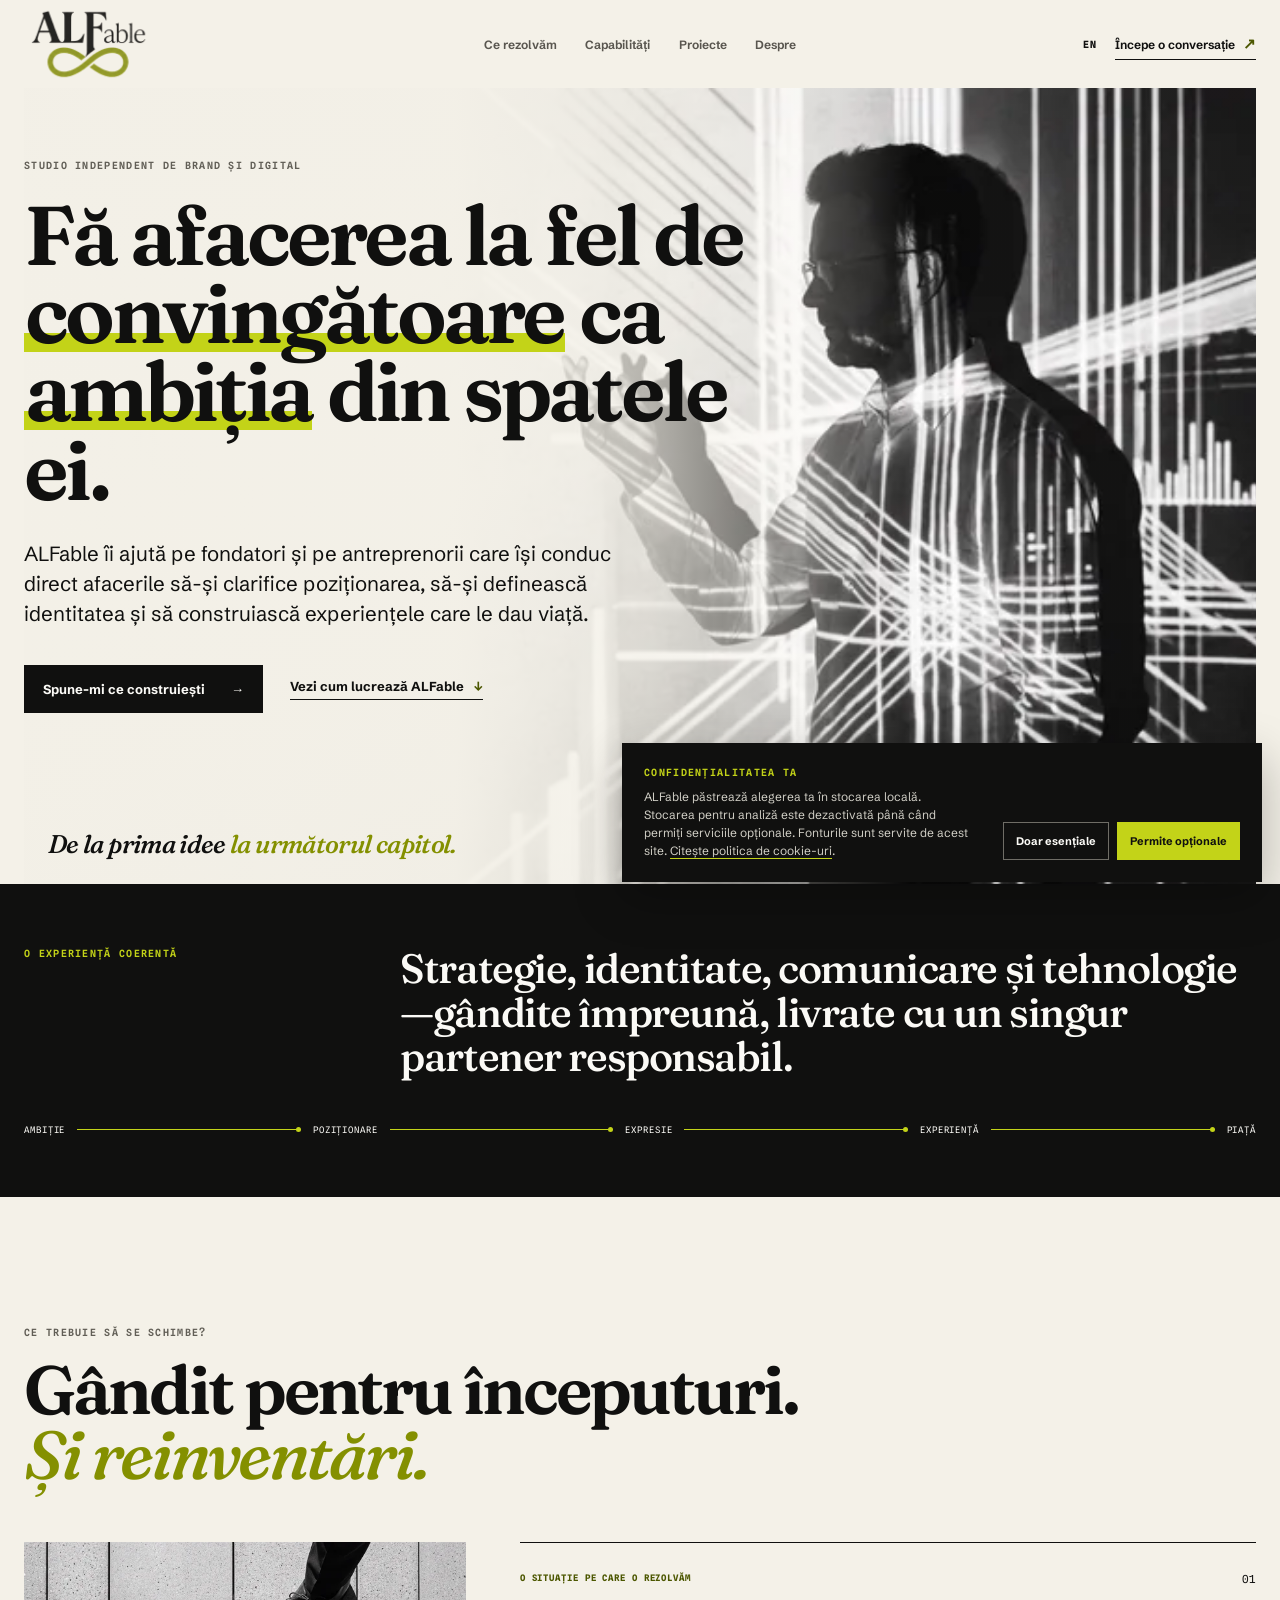
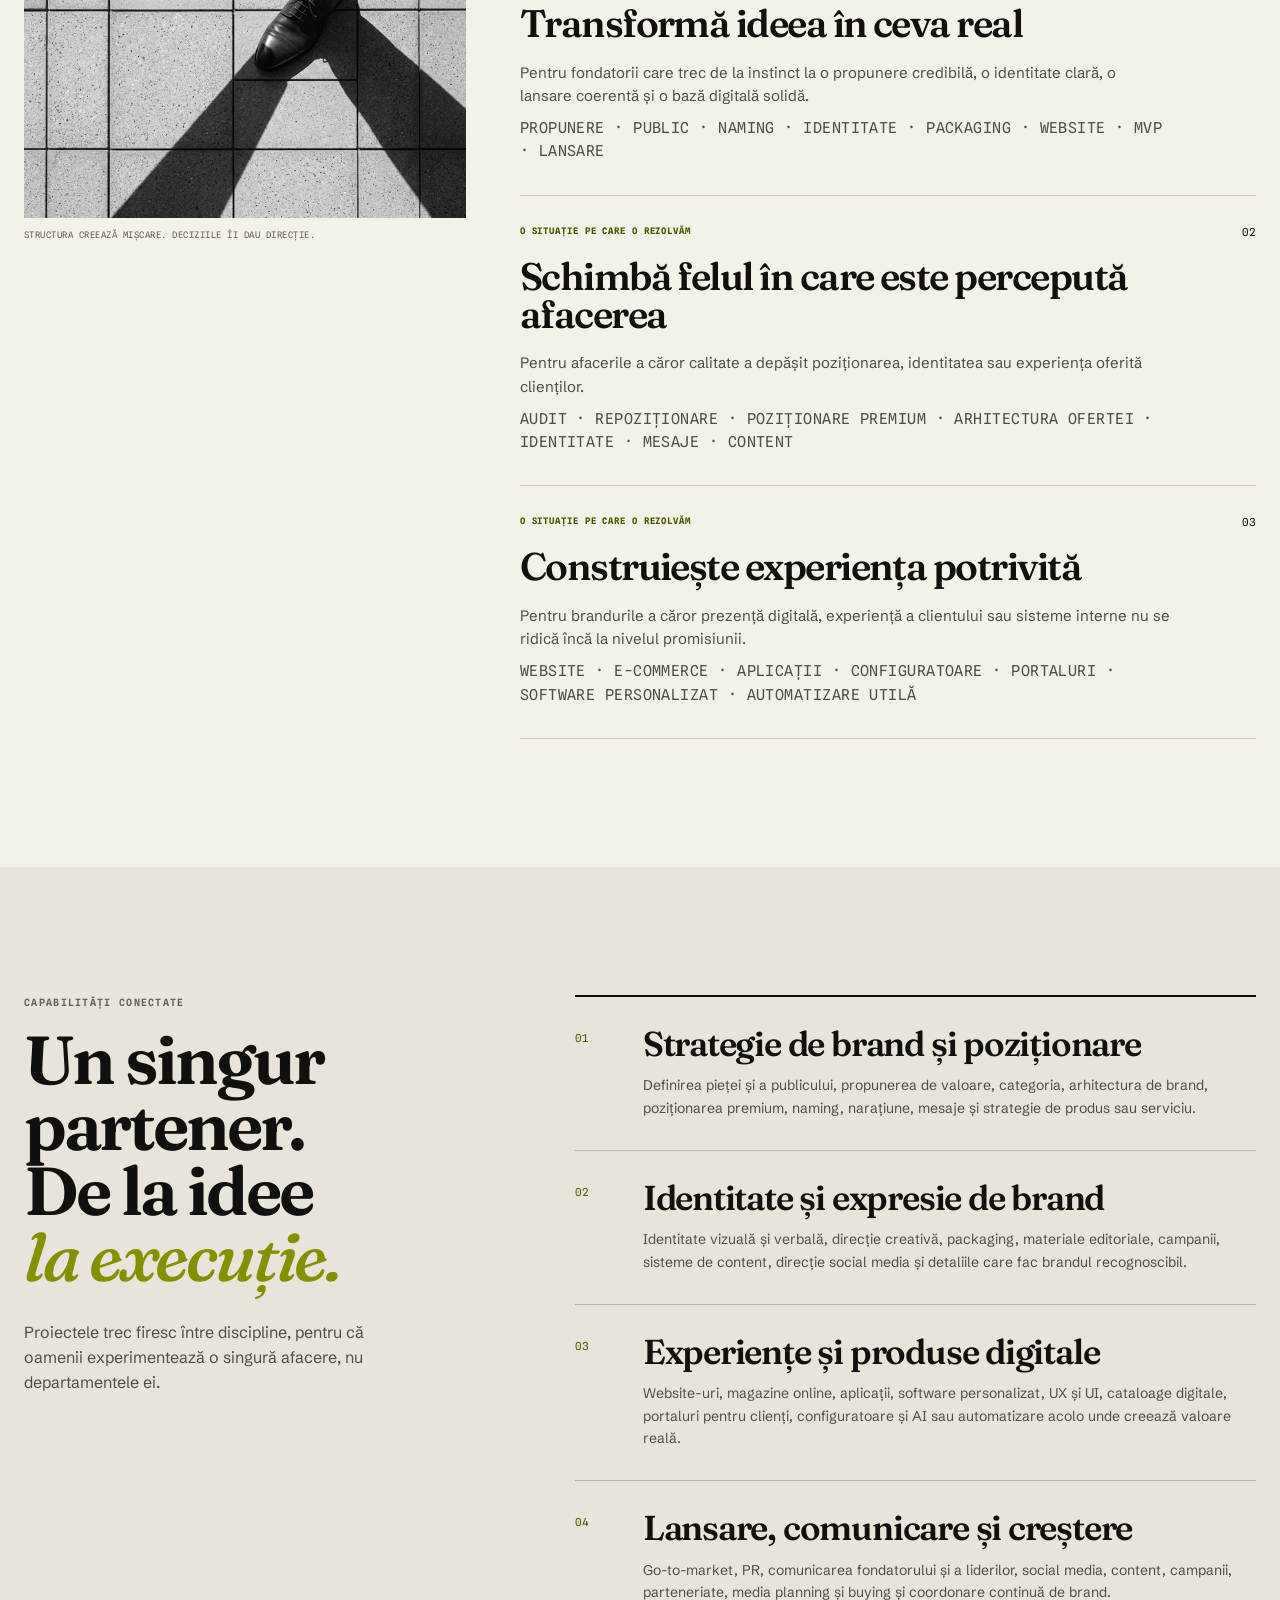
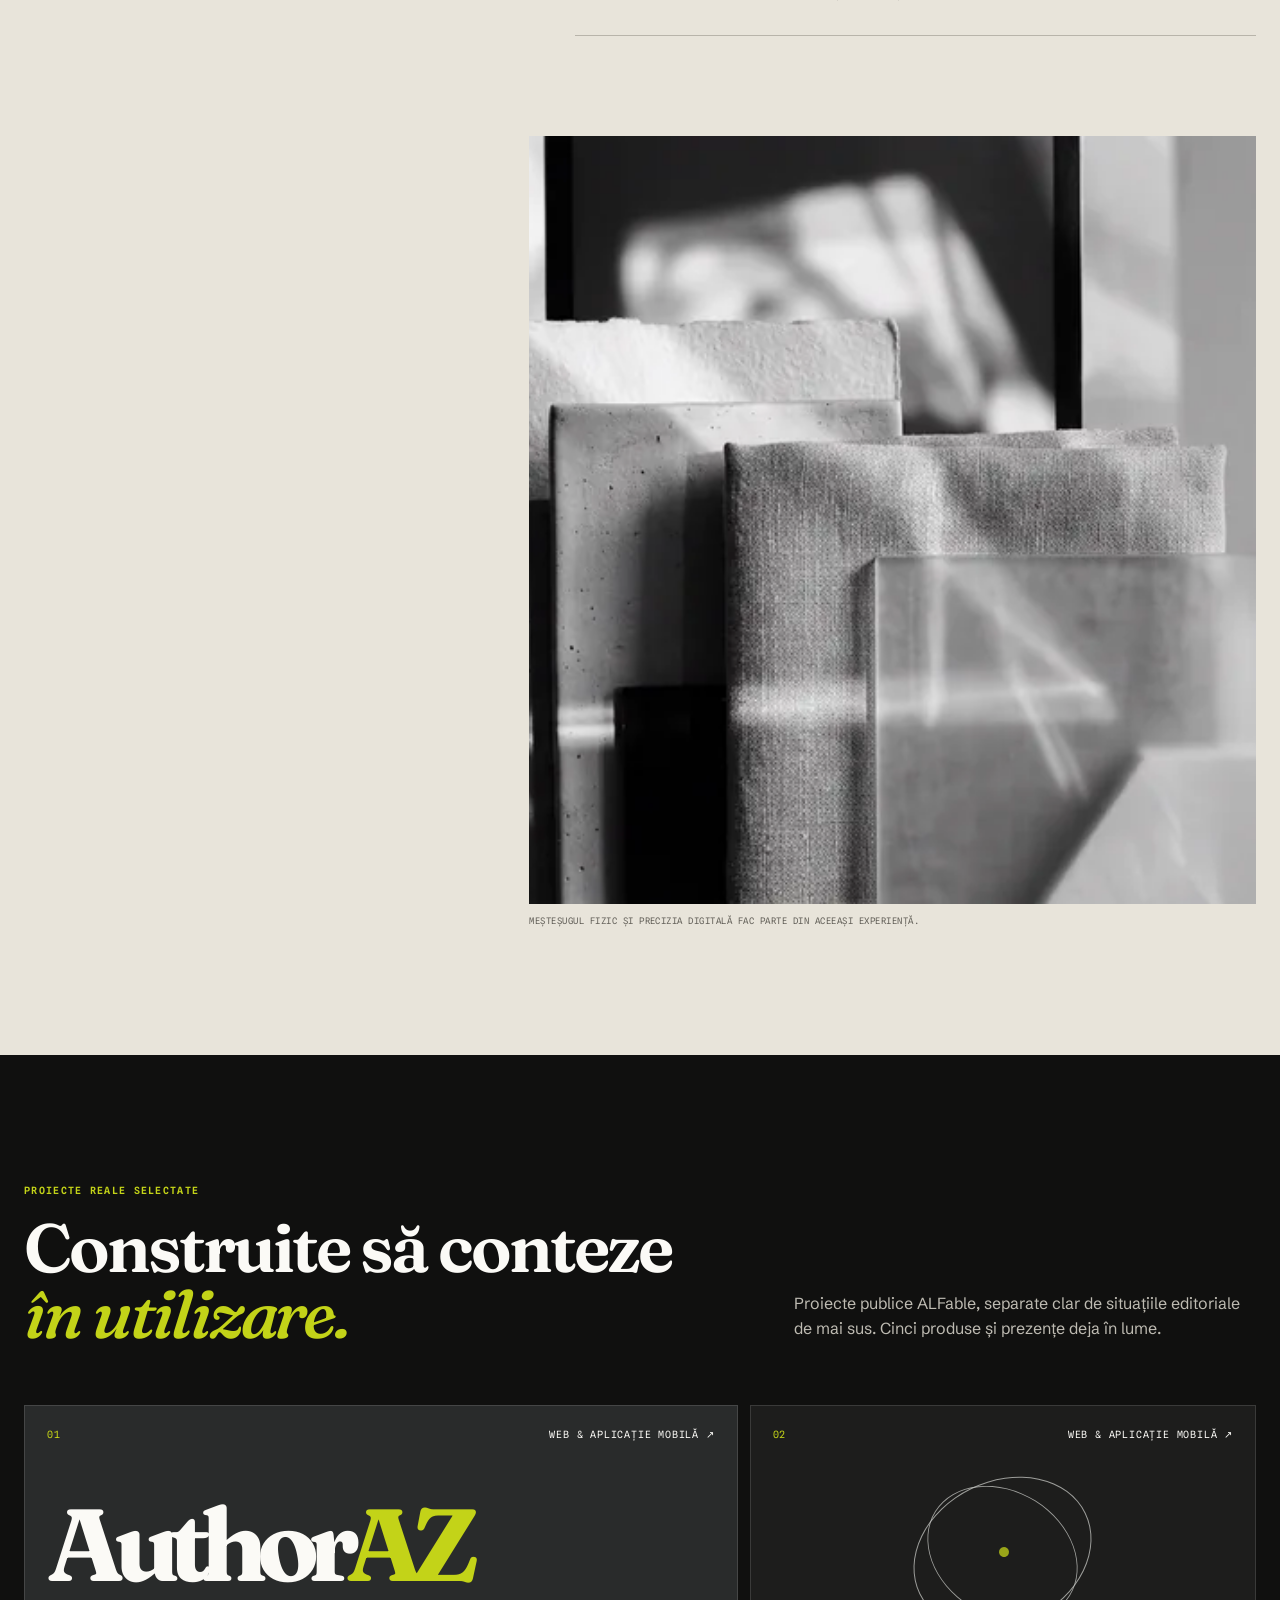
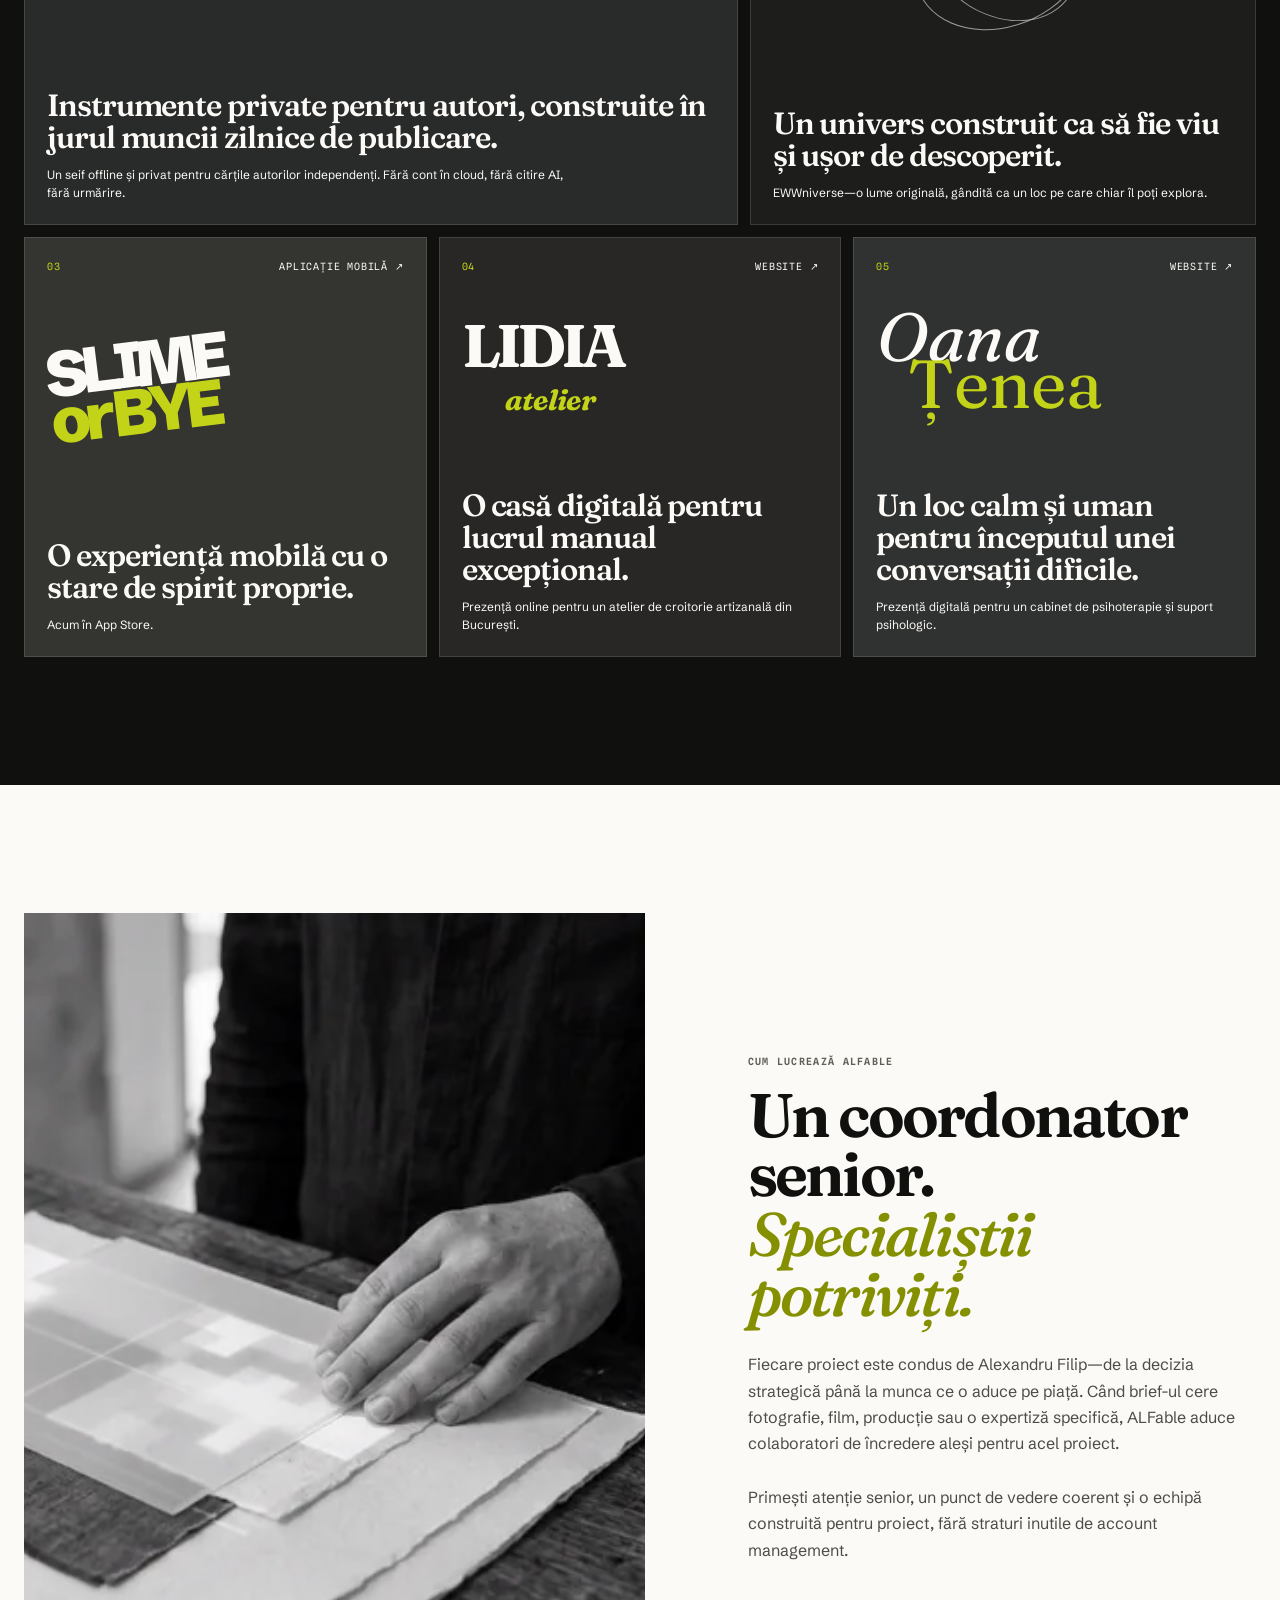
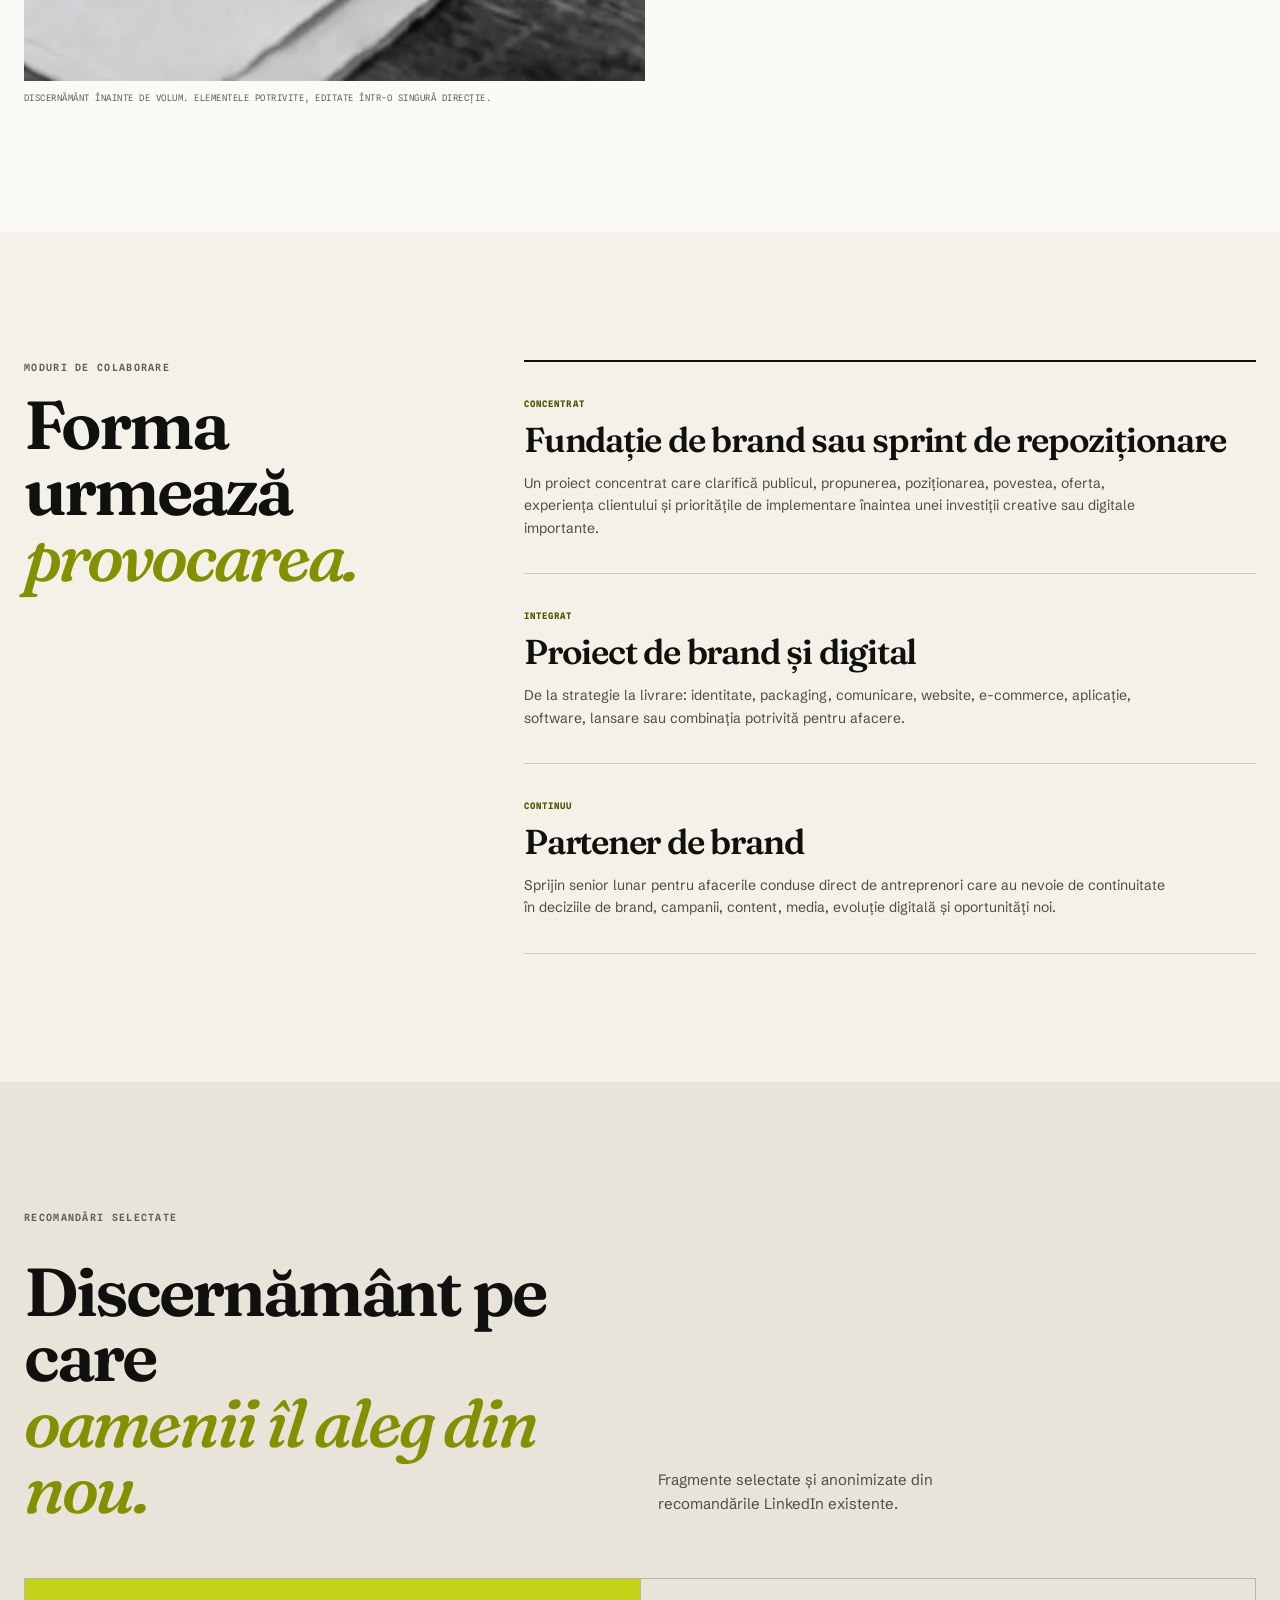
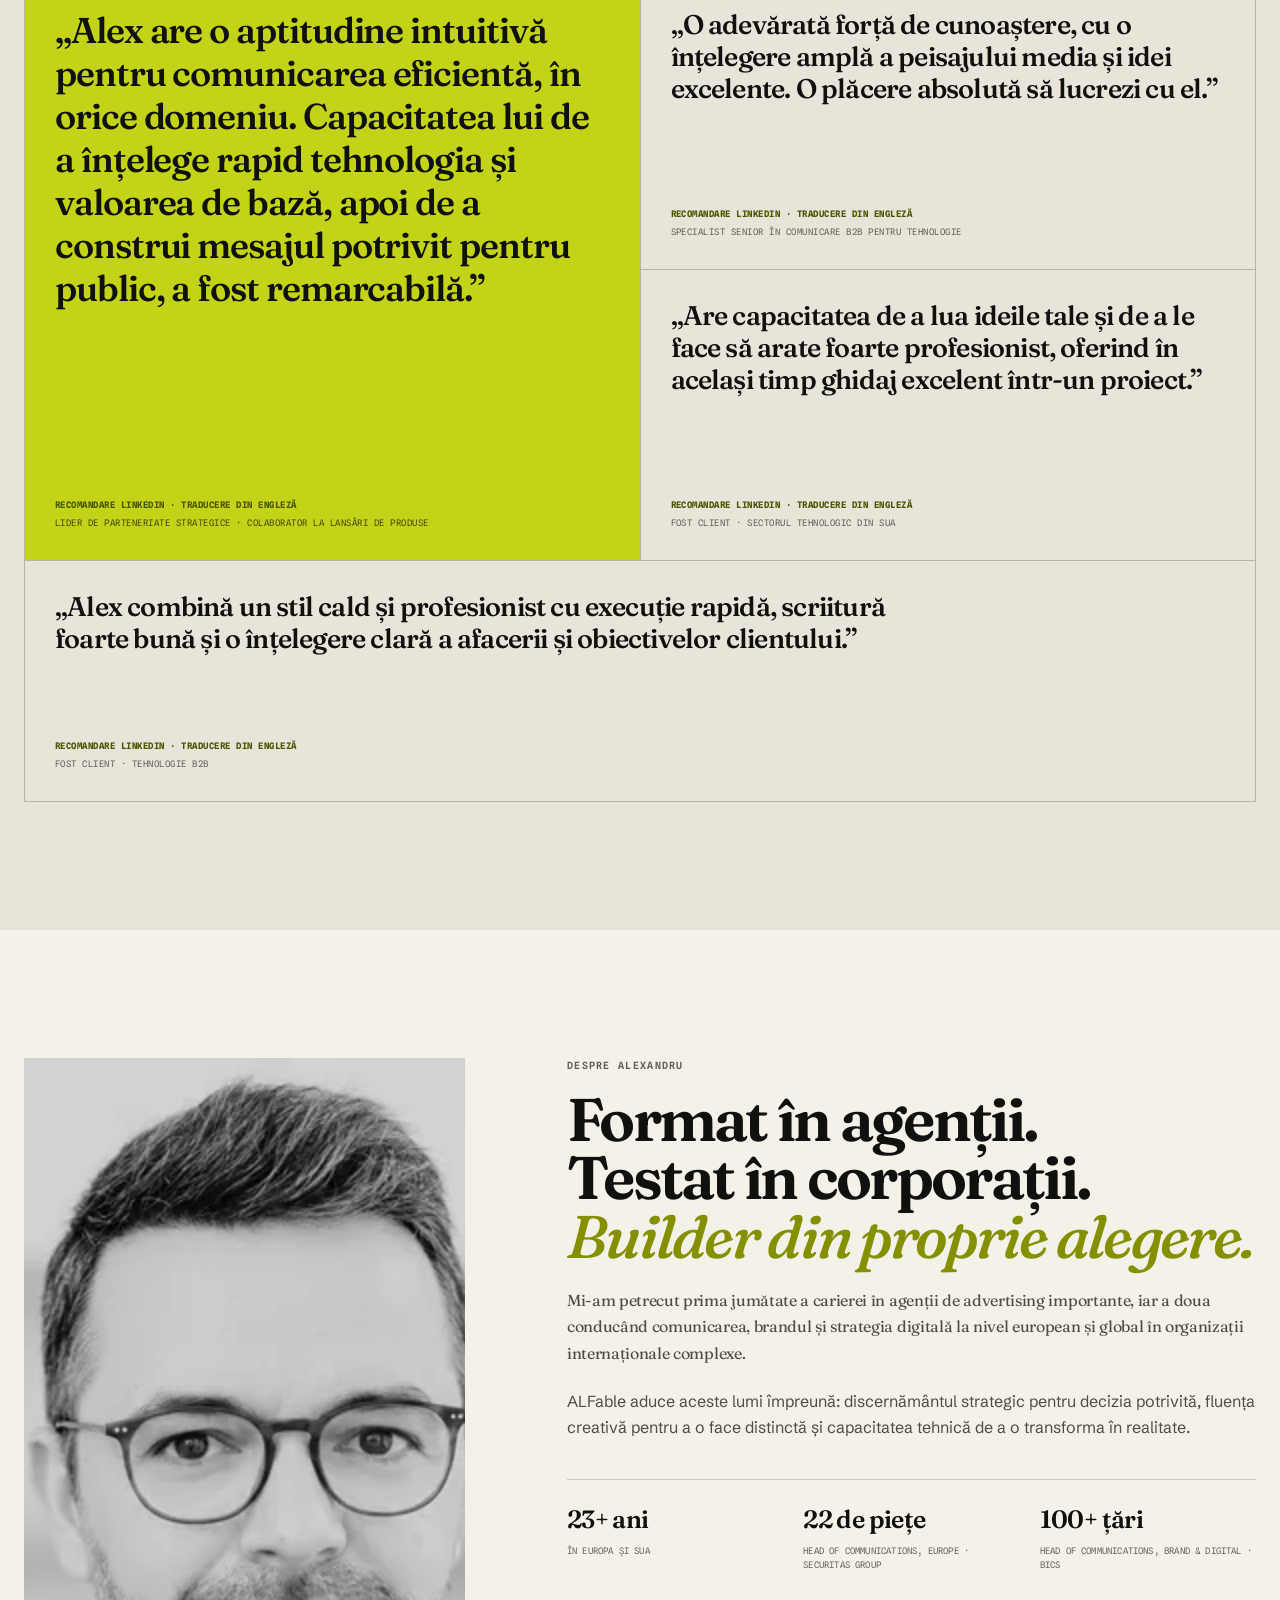
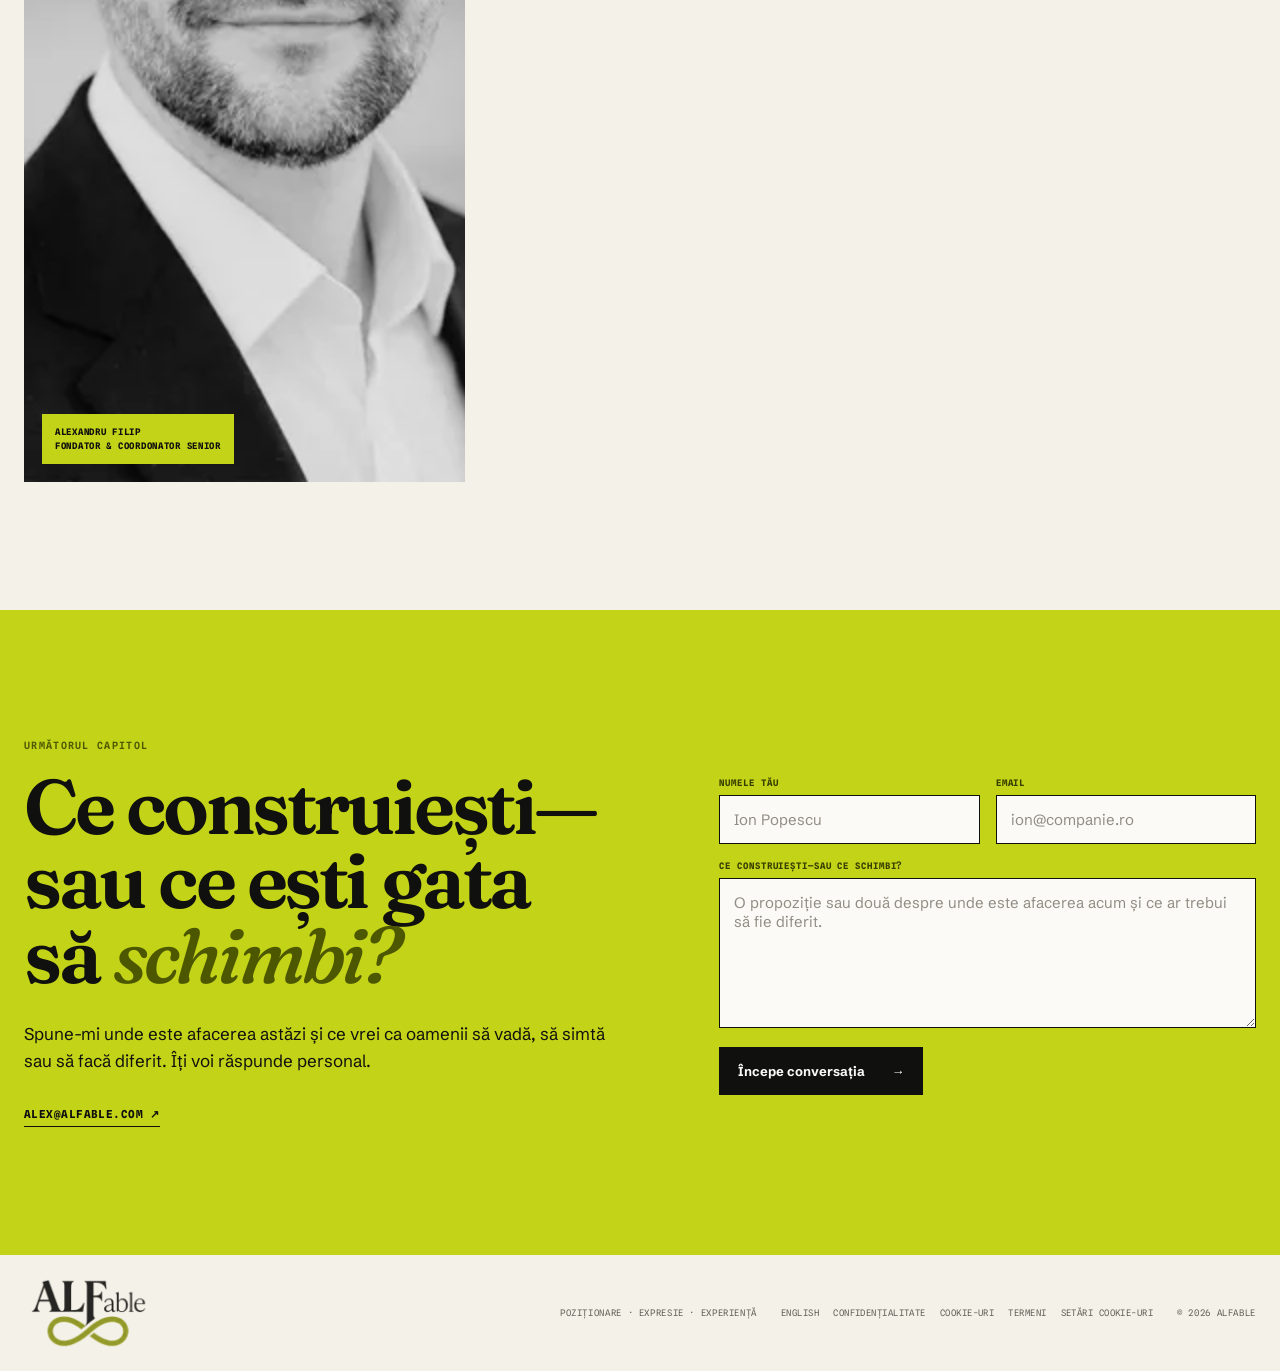
==== commit e03d53ba: "improvements" ====
--- a/ro/index.html
+++ b/ro/index.html
@@ -3,8 +3,9 @@
   <head>
     <meta charset="UTF-8" />
     <meta name="viewport" content="width=device-width, initial-scale=1.0" />
-    <meta name="description" content="Studio independent de brand și digital pentru fondatori și afaceri conduse direct de antreprenori care vor o poziționare mai clară, o identitate distinctă și experiențe construite coerent." />
-    <title>ALFable · Strategie de brand, identitate și experiențe digitale</title>
+    <meta name="description" content="ALFable ajută fondatori și afaceri antreprenoriale cu poziționare, identitate, packaging, website-uri, aplicații, comunicare, lansare și creștere." />
+    <meta name="robots" content="index, follow, max-image-preview:large, max-snippet:-1, max-video-preview:-1" />
+    <title>Strategie de brand, identitate și digital | ALFable</title>
     <link rel="canonical" href="https://www.alfable.com/ro/" />
     <link rel="alternate" hreflang="en" href="https://www.alfable.com/" />
     <link rel="alternate" hreflang="ro" href="https://www.alfable.com/ro/" />
@@ -14,18 +15,20 @@
     <meta property="og:type" content="website" />
     <meta property="og:site_name" content="ALFable" />
     <meta property="og:url" content="https://www.alfable.com/ro/" />
-    <meta property="og:title" content="ALFable · Strategie de brand, identitate și experiențe digitale" />
-    <meta property="og:description" content="Studio independent de brand și digital pentru fondatori și afaceri conduse direct de antreprenori." />
-    <meta property="og:image" content="https://www.alfable.com/og-image-ro.jpg" />
+    <meta property="og:title" content="ALFable · Strategie, identitate și digital, de la sens la execuție" />
+    <meta property="og:description" content="Studio independent de brand și digital pentru fondatori și afaceri antreprenoriale—de la poziționare și identitate la produse, lansare și creștere." />
+    <meta property="og:image" content="https://www.alfable.com/og-alfable-studio-ro.jpg" />
+    <meta property="og:image:type" content="image/jpeg" />
     <meta property="og:image:width" content="1200" />
     <meta property="og:image:height" content="630" />
-    <meta property="og:image:alt" content="ALFable, studio independent de brand și digital." />
+    <meta property="og:image:alt" content="ALFable—studio independent de brand și digital, de la sens la execuție." />
     <meta property="og:locale" content="ro_RO" />
     <meta property="og:locale:alternate" content="en_US" />
     <meta name="twitter:card" content="summary_large_image" />
-    <meta name="twitter:title" content="ALFable · Strategie de brand, identitate și experiențe digitale" />
-    <meta name="twitter:description" content="Poziționare, identitate, comunicare și experiențe digitale—gândite împreună." />
-    <meta name="twitter:image" content="https://www.alfable.com/og-image-ro.jpg" />
+    <meta name="twitter:title" content="Strategie de brand, identitate și digital | ALFable" />
+    <meta name="twitter:description" content="Poziționare, identitate, packaging, produse digitale, comunicare, lansare și creștere—gândite împreună." />
+    <meta name="twitter:image" content="https://www.alfable.com/og-alfable-studio-ro.jpg" />
+    <meta name="twitter:image:alt" content="ALFable—studio independent de brand și digital, de la sens la execuție." />
 
     <link rel="icon" href="../favicon.svg?v=3" type="image/svg+xml" />
     <link rel="apple-touch-icon" href="../apple-touch-icon.png" />
@@ -36,16 +39,109 @@
     <script type="application/ld+json">
       {
         "@context": "https://schema.org",
-        "@type": "ProfessionalService",
-        "name": "ALFable",
-        "description": "Studio independent de brand și digital pentru fondatori și afaceri conduse direct de antreprenori: poziționare, identitate, comunicare, experiențe și produse digitale.",
-        "url": "https://www.alfable.com/ro/",
-        "email": "alex@alfable.com",
-        "image": "https://www.alfable.com/og-image-ro.jpg",
-        "logo": "https://www.alfable.com/apple-touch-icon.png",
-        "areaServed": ["România", "Europa", "Statele Unite"],
-        "founder": { "@type": "Person", "name": "Alexandru Filip", "jobTitle": "Fondator și coordonator senior" },
-        "knowsAbout": ["Strategie de brand", "Poziționare", "Identitate de brand", "Comunicare", "Experiențe digitale", "Website-uri", "Aplicații", "Software", "Media planning"]
+        "@graph": [
+          {
+            "@type": ["Organization", "ProfessionalService"],
+            "@id": "https://www.alfable.com/#organization",
+            "name": "ALFable",
+            "url": "https://www.alfable.com/ro/",
+            "description": "Studio independent de brand și digital, coordonat de fondator, care ajută fondatori și afaceri antreprenoriale de la poziționare și identitate la produse digitale, lansare, comunicare și creștere.",
+            "slogan": "Fă afacerea la fel de convingătoare ca ambiția din spatele ei.",
+            "email": "alex@alfable.com",
+            "image": "https://www.alfable.com/og-alfable-studio-ro.jpg",
+            "logo": "https://www.alfable.com/apple-touch-icon.png",
+            "founder": { "@id": "https://www.alfable.com/#alexandru-filip" },
+            "areaServed": [
+              { "@type": "Country", "name": "România" },
+              { "@type": "AdministrativeArea", "name": "Europa" },
+              { "@type": "Country", "name": "Statele Unite" }
+            ],
+            "knowsAbout": [
+              "Strategie de brand",
+              "Poziționare de brand",
+              "Poziționare premium",
+              "Strategie de produs și servicii",
+              "Identitate de brand",
+              "Packaging",
+              "Direcție creativă",
+              "Comunicare și relații publice",
+              "Website-uri și e-commerce",
+              "Aplicații și software personalizat",
+              "UX și UI",
+              "Strategie de lansare",
+              "Social media și content",
+              "Planificare și cumpărare media"
+            ],
+            "hasOfferCatalog": {
+              "@type": "OfferCatalog",
+              "name": "Servicii ALFable",
+              "itemListElement": [
+                {
+                  "@type": "Offer",
+                  "itemOffered": {
+                    "@type": "Service",
+                    "name": "Strategie de brand și poziționare",
+                    "description": "Public, propunere, categorie, arhitectură de brand, poziționare premium, naming, narațiune, mesaje și strategie de produs sau serviciu.",
+                    "provider": { "@id": "https://www.alfable.com/#organization" }
+                  }
+                },
+                {
+                  "@type": "Offer",
+                  "itemOffered": {
+                    "@type": "Service",
+                    "name": "Identitate și expresie de brand",
+                    "description": "Identitate vizuală și verbală, direcție creativă, packaging, materiale editoriale, campanii, sisteme de content și direcție social media.",
+                    "provider": { "@id": "https://www.alfable.com/#organization" }
+                  }
+                },
+                {
+                  "@type": "Offer",
+                  "itemOffered": {
+                    "@type": "Service",
+                    "name": "Experiențe și produse digitale",
+                    "description": "Website-uri, e-commerce, aplicații, software personalizat, UX și UI, cataloage digitale, portaluri, configuratoare și automatizare sau AI cu utilitate practică.",
+                    "provider": { "@id": "https://www.alfable.com/#organization" }
+                  }
+                },
+                {
+                  "@type": "Offer",
+                  "itemOffered": {
+                    "@type": "Service",
+                    "name": "Lansare, comunicare și creștere",
+                    "description": "Planificare go-to-market, PR, comunicare pentru fondatori și lideri, social media, content, campanii, parteneriate, planificare și cumpărare media și coordonare continuă de brand.",
+                    "provider": { "@id": "https://www.alfable.com/#organization" }
+                  }
+                }
+              ]
+            }
+          },
+          {
+            "@type": "Person",
+            "@id": "https://www.alfable.com/#alexandru-filip",
+            "name": "Alexandru Filip",
+            "jobTitle": "Fondator și coordonator senior",
+            "description": "Lider de brand, comunicare și digital cu peste 23 de ani de experiență în agenții de publicitate și roluri corporate europene și globale.",
+            "worksFor": { "@id": "https://www.alfable.com/#organization" }
+          },
+          {
+            "@type": "WebSite",
+            "@id": "https://www.alfable.com/#website",
+            "url": "https://www.alfable.com/",
+            "name": "ALFable",
+            "publisher": { "@id": "https://www.alfable.com/#organization" },
+            "inLanguage": ["en", "ro"]
+          },
+          {
+            "@type": "WebPage",
+            "@id": "https://www.alfable.com/ro/#webpage",
+            "url": "https://www.alfable.com/ro/",
+            "name": "Strategie de brand, identitate și digital | ALFable",
+            "description": "ALFable ajută fondatori și afaceri antreprenoriale cu poziționare, identitate, packaging, website-uri, aplicații, comunicare, lansare și creștere.",
+            "isPartOf": { "@id": "https://www.alfable.com/#website" },
+            "about": { "@id": "https://www.alfable.com/#organization" },
+            "inLanguage": "ro"
+          }
+        ]
       }
     </script>
   </head>
@@ -68,7 +164,7 @@
           <picture class="hero-media" aria-hidden="true"><source media="(max-width: 760px)" srcset="../assets/repositioning/site/hero-768.webp" /><img src="../assets/repositioning/site/hero-1376.webp" srcset="../assets/repositioning/site/hero-768.webp 768w, ../assets/repositioning/site/hero-1376.webp 1376w" sizes="(max-width: 760px) calc(100vw - 28px), calc(100vw - 48px)" width="1376" height="768" fetchpriority="high" alt="" /></picture>
           <div class="hero-copy reveal">
             <p class="eyebrow">Studio independent de brand și digital</p>
-            <h1 id="hero-title">Fă afacerea la fel de convingătoare ca ambiția din spatele ei.</h1>
+            <h1 id="hero-title">Fă afacerea la fel de <span class="hero-accent">convingătoare</span> ca <span class="hero-accent">ambiția</span> din spatele ei.</h1>
             <p class="hero-intro">ALFable îi ajută pe fondatori și pe antreprenorii care își conduc direct afacerile să-și clarifice poziționarea, să-și definească identitatea și să construiască experiențele care le dau viață.</p>
             <div class="hero-actions"><a class="button button-dark" href="#contact">Spune-mi ce construiești <span aria-hidden="true">→</span></a><a class="text-link" href="#approach">Vezi cum lucrează ALFable <span aria-hidden="true">↓</span></a></div>
           </div>
--- a/styles.css
+++ b/styles.css
@@ -16,6 +16,7 @@
   --stone:#b8b4aa;
   --line:#cdc8bd;
   --pear:#c3d318;
+  --pear-display:#849000;
   --pear-dark:#4c5700;
   --white:#fbfaf6;
   --mono:"Spline Sans Mono",ui-monospace,"Courier New",monospace;
@@ -38,7 +39,7 @@
 h1,h2,h3,p{overflow-wrap:break-word}
 h1,h2{font-family:var(--serif);font-weight:630;letter-spacing:-.045em}
 h2{font-size:clamp(46px,5.3vw,76px);line-height:.97;margin:18px 0 0}
-h2 em{color:var(--pear-dark);font-weight:520}
+h2 em{color:var(--pear-display);font-weight:520}
 
 .site-header{align-items:center;display:grid;grid-template-columns:1fr auto 1fr;min-height:88px;position:relative;z-index:12}
 .brand-logo{display:inline-flex;width:132px}
@@ -63,6 +64,7 @@
 .hero-copy{display:flex;flex-direction:column;justify-content:center;min-height:min(780px,calc(100svh - 174px));padding:70px 0 112px;width:min(760px,61%)}
 .hero h1{font-size:clamp(62px,7.3vw,108px);line-height:.91;margin:24px 0 30px;max-width:750px}
 html[lang="ro"] .hero h1{font-size:clamp(56px,6.5vw,93px);line-height:.94;max-width:730px}
+.hero-accent{background:linear-gradient(transparent 70%,var(--pear) 70%,var(--pear) 88%,transparent 88%);box-decoration-break:clone;-webkit-box-decoration-break:clone;padding-inline:.015em}
 .hero-intro{font-size:clamp(18px,1.6vw,23px);line-height:1.47;margin:0;max-width:605px}
 .hero-actions{align-items:center;display:flex;gap:27px;margin-top:36px}
 .button{align-items:center;border:0;cursor:pointer;display:inline-flex;font-size:13px;font-weight:700;gap:26px;justify-content:space-between;padding:16px 19px;transition:transform .2s ease}
@@ -71,7 +73,7 @@
 .text-link{border-bottom:1px solid currentColor;font-size:13px;font-weight:700;padding-bottom:5px}
 .text-link span{color:var(--pear-dark);margin-left:7px}
 .hero-qualifier{bottom:24px;font-family:var(--serif);font-size:clamp(20px,2vw,29px);font-style:italic;font-weight:520;left:24px;letter-spacing:-.025em;margin:0;position:absolute}
-.hero-qualifier span{color:var(--pear-dark)}
+.hero-qualifier span{color:var(--pear-display)}
 
 .promise-band{background:var(--ink);color:var(--white)}
 .promise-grid{display:grid;gap:34px;grid-template-columns:.72fr 1.8fr;padding-block:62px}
@@ -115,31 +117,32 @@
 .work-heading h2 em{color:var(--pear)}
 .work-heading>p{color:#bebbb2;font-size:16px;line-height:1.55;margin:0 0 6px;max-width:500px}
 .work-grid{display:grid;gap:12px;grid-template-columns:repeat(12,1fr)}
-.work-card{color:var(--white);display:flex;flex-direction:column;min-height:420px;overflow:hidden;padding:22px;position:relative;transition:transform .24s ease}
-.work-card:hover{transform:translateY(-6px)}
+.work-card{background:#242421;border:1px solid rgba(255,255,255,.13);color:var(--white);display:flex;flex-direction:column;min-height:420px;overflow:hidden;padding:22px;position:relative;transition:background-color .24s ease,transform .24s ease}
+.work-card:hover{background:#3a3b36;transform:translateY(-6px)}
 .work-card::after{border:1px solid rgba(255,255,255,.28);content:"";inset:0;opacity:0;pointer-events:none;position:absolute;transition:opacity .2s ease}
 .work-card:hover::after{opacity:1}
-.card-top{display:flex;font-family:var(--mono);font-size:9px;justify-content:space-between;letter-spacing:.08em;text-transform:uppercase}
+.card-top{display:flex;font-family:var(--mono);font-size:10px;justify-content:space-between;letter-spacing:.08em;text-transform:uppercase}
+.card-top span:first-child{color:var(--pear)}
 .card-bottom{margin-top:auto}
 .card-bottom h3{font-family:var(--serif);font-size:clamp(25px,2.4vw,34px);font-weight:590;letter-spacing:-.035em;line-height:1.04;margin:0 0 12px}
 .card-bottom p{color:var(--white);font-size:12px;line-height:1.5;margin:0;max-width:520px}
-.authoraz{background:#26374d;grid-column:span 7}
+.authoraz{background:#292b2b;grid-column:span 7}
 .authoraz-mark{font-family:var(--serif);font-size:clamp(65px,8vw,112px);font-weight:700;letter-spacing:-.11em;margin:auto 0}
 .authoraz-mark span{color:var(--pear)}
-.eww{background:#2a2340;grid-column:span 5}
+.eww{background:#1d1d1c;grid-column:span 5}
 .orbit{height:145px;margin:auto;position:relative;width:185px}
-.orbit i{border:1px solid #b9a5df;border-radius:50%;inset:0;opacity:.75;position:absolute;transform:rotate(-26deg)}
+.orbit i{border:1px solid #c7c9c4;border-radius:50%;inset:0;opacity:.75;position:absolute;transform:rotate(-26deg)}
 .orbit i:nth-child(2){transform:rotate(32deg) scale(.86)}
-.orbit i:nth-child(3){background:#e3bd5d;border:0;height:10px;inset:46% auto auto 48%;width:10px}
-.slime{background:#4f701e;grid-column:span 4}
+.orbit i:nth-child(3){background:var(--pear);border:0;height:10px;inset:46% auto auto 48%;width:10px}
+.slime{background:#343530;grid-column:span 4}
 .slime-type{font-size:clamp(48px,5vw,70px);font-weight:850;letter-spacing:-.11em;line-height:.73;margin:auto 0;transform:rotate(-7deg)}
 .slime-type span{color:var(--pear)}
-.atelier{background:#74483f;grid-column:span 4}
+.atelier{background:#282725;grid-column:span 4}
 .atelier-type{font-family:var(--serif);font-size:60px;font-weight:700;letter-spacing:-.08em;margin:auto 0}
-.atelier-type span{display:block;font-size:29px;font-style:italic;letter-spacing:-.03em;margin-left:43px}
-.oana{background:#415b5c;grid-column:span 4}
+.atelier-type span{color:var(--pear);display:block;font-size:29px;font-style:italic;letter-spacing:-.03em;margin-left:43px}
+.oana{background:#303231;grid-column:span 4}
 .oana-type{font-family:var(--serif);font-size:68px;font-style:italic;line-height:.7;margin:auto 0}
-.oana-type span{color:#e4eb78;font-style:normal;margin-left:32px}
+.oana-type span{color:var(--pear);font-style:normal;margin-left:32px}
 
 .approach-section{background:var(--white)}
 .approach-layout{align-items:center;display:grid;gap:8vw;grid-template-columns:1.1fr .9fr}
@@ -168,6 +171,8 @@
 .featured-quote{background:var(--pear);grid-row:span 2;min-height:581px}
 .featured-quote blockquote{font-size:clamp(27px,2.8vw,41px)}
 .featured-quote figcaption{color:#444d00}
+.testimonial:last-child{grid-column:1/-1;min-height:240px}
+.testimonial:last-child blockquote{max-width:900px}
 
 .about{align-items:start;display:grid;gap:8vw;grid-template-columns:.78fr 1.22fr}
 .about-portrait{position:relative}
@@ -235,7 +240,7 @@
   .work-heading{gap:22px;margin-bottom:38px}.work-card{grid-column:span 12;min-height:350px}.authoraz,.eww,.slime,.atelier,.oana{grid-column:span 12}
   .approach-layout{gap:44px}.approach-image img{aspect-ratio:4/3}
   .ways-section{gap:45px}
-  .testimonials-heading{gap:20px;margin-bottom:36px}.testimonial-grid{grid-template-columns:1fr}.testimonial,.featured-quote{min-height:285px}.featured-quote{grid-row:auto}
+  .testimonials-heading{gap:20px;margin-bottom:36px}.testimonial-grid{grid-template-columns:1fr}.testimonial,.featured-quote{min-height:285px}.featured-quote{grid-row:auto}.testimonial:last-child{grid-column:auto}
   .about{gap:45px}.about-portrait img{aspect-ratio:4/5}.credentials{grid-template-columns:1fr}.credentials span{border-bottom:1px solid var(--line);padding-bottom:14px}
   .contact-layout{gap:48px}.contact-form .row{grid-template-columns:1fr}
   .site-footer{align-items:start;grid-template-columns:1fr;gap:14px;padding-block:31px}.footer-links{flex-wrap:wrap;row-gap:10px}.site-footer>p:first-of-type{display:none}
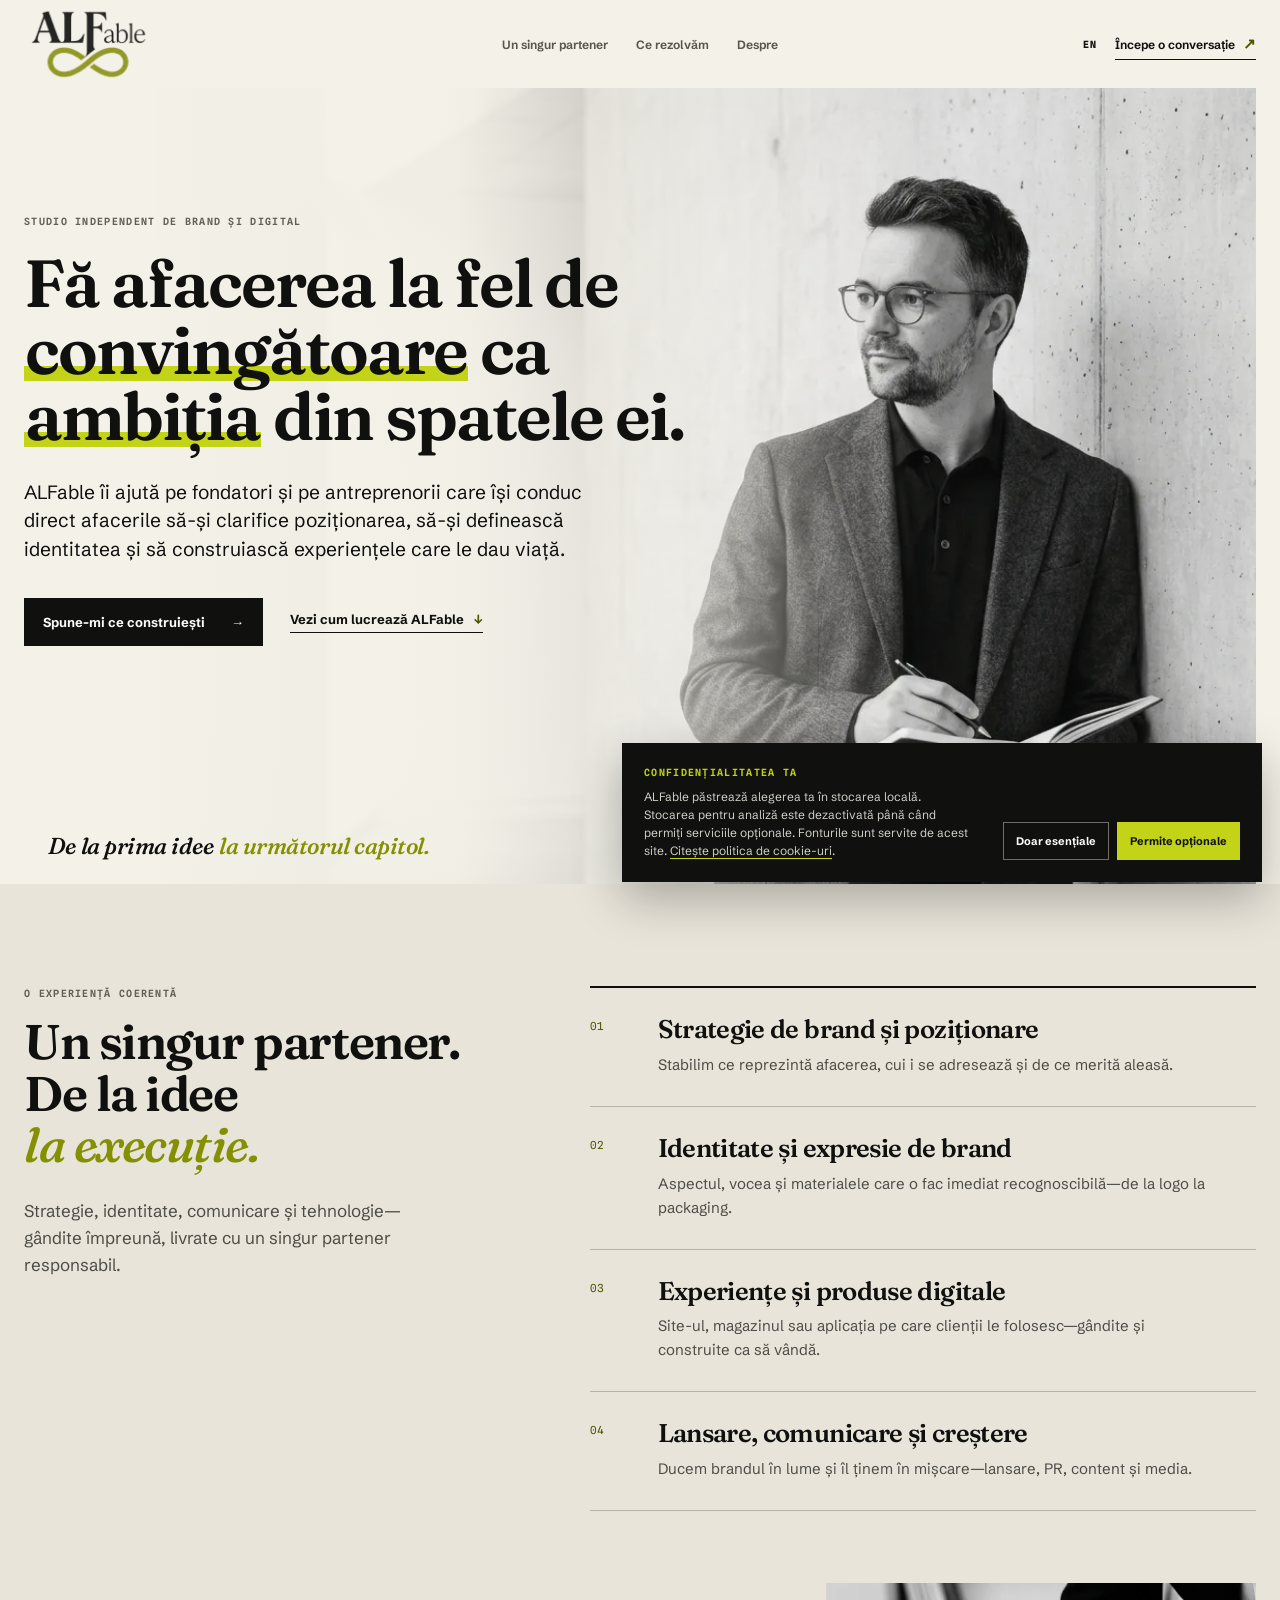
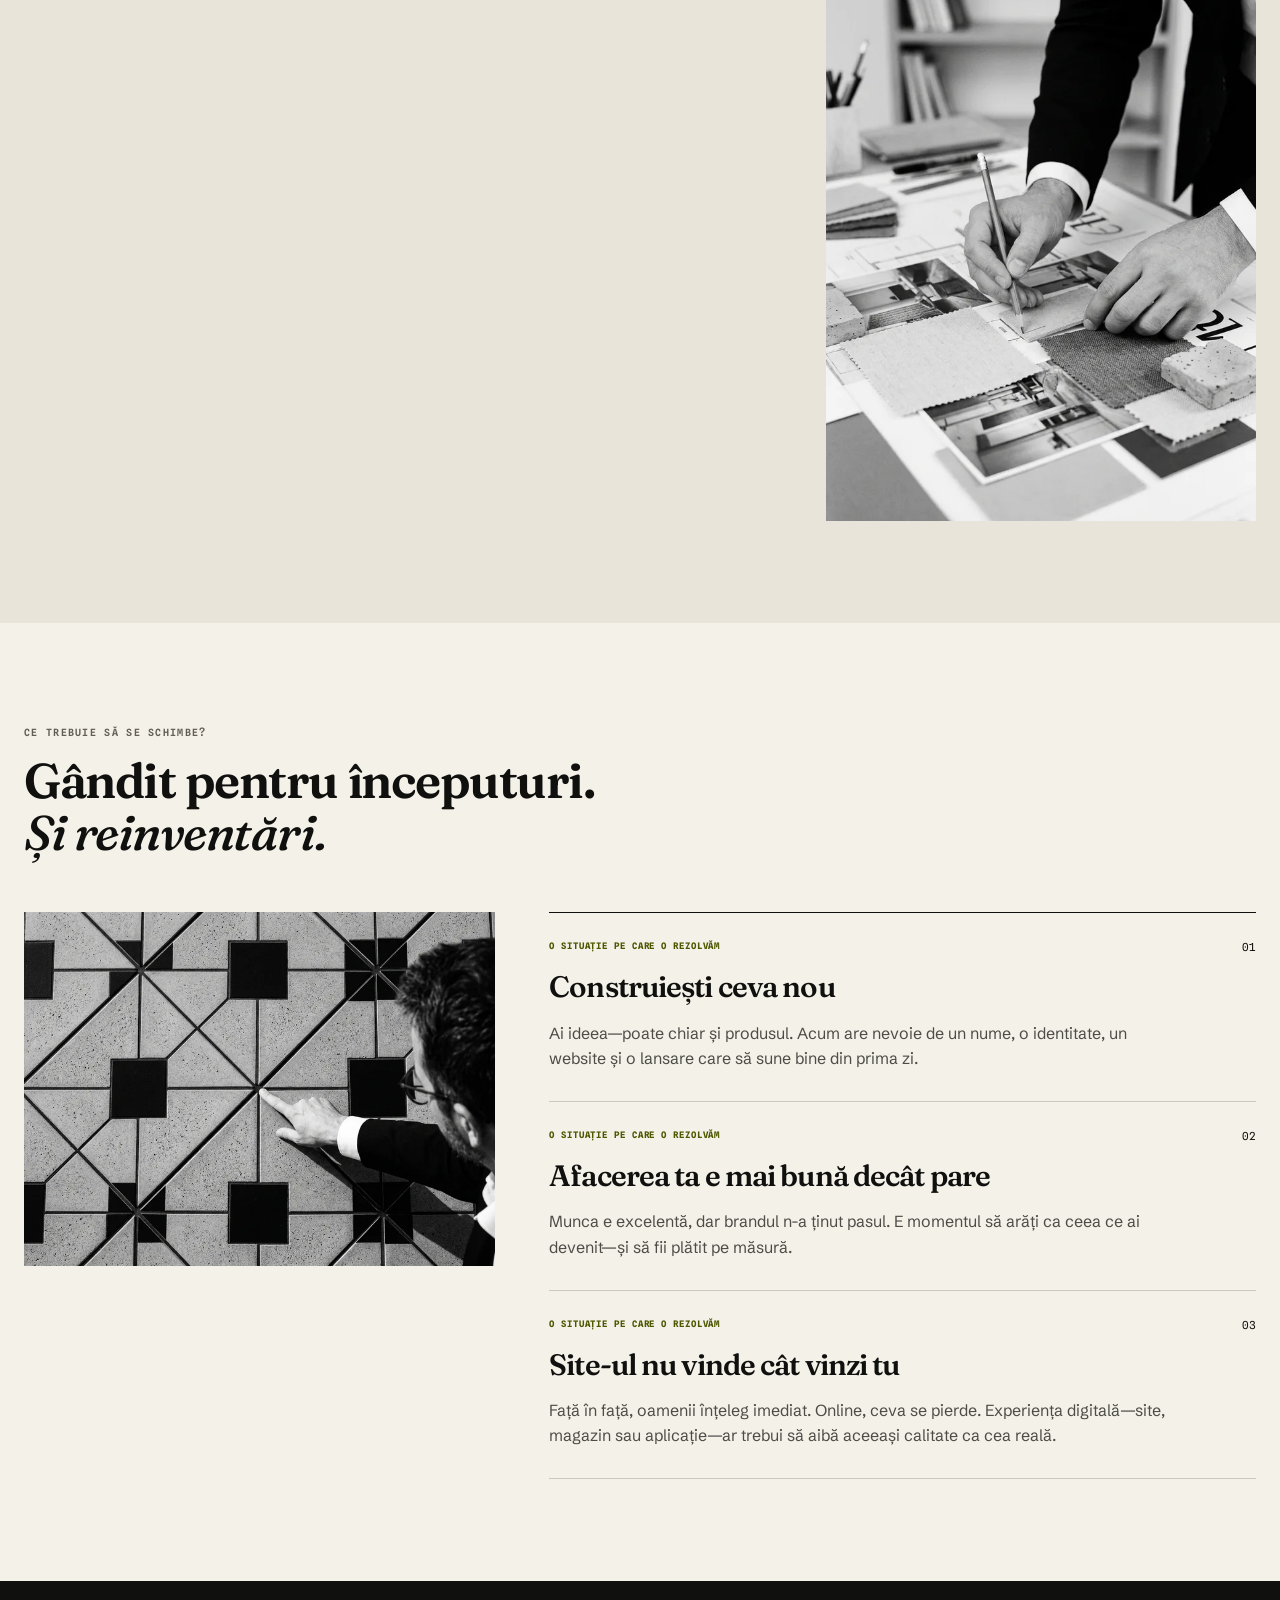
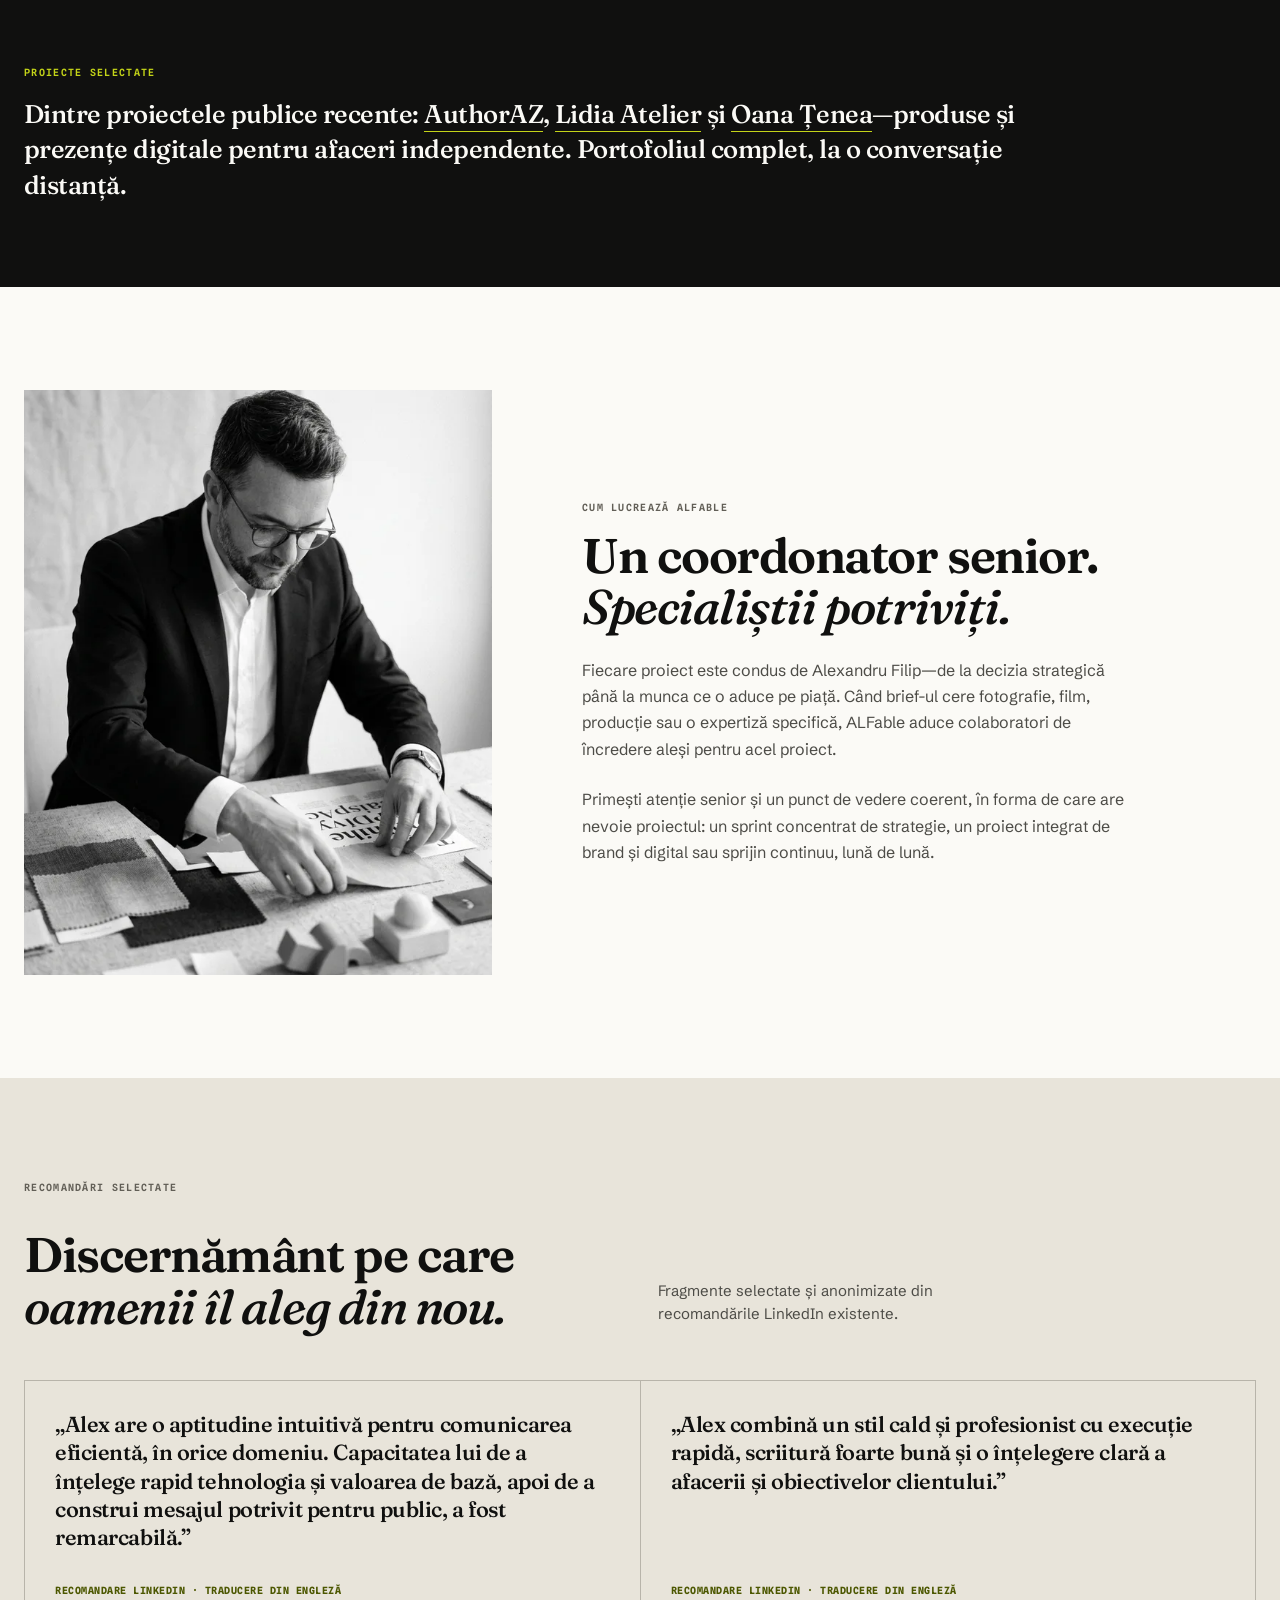
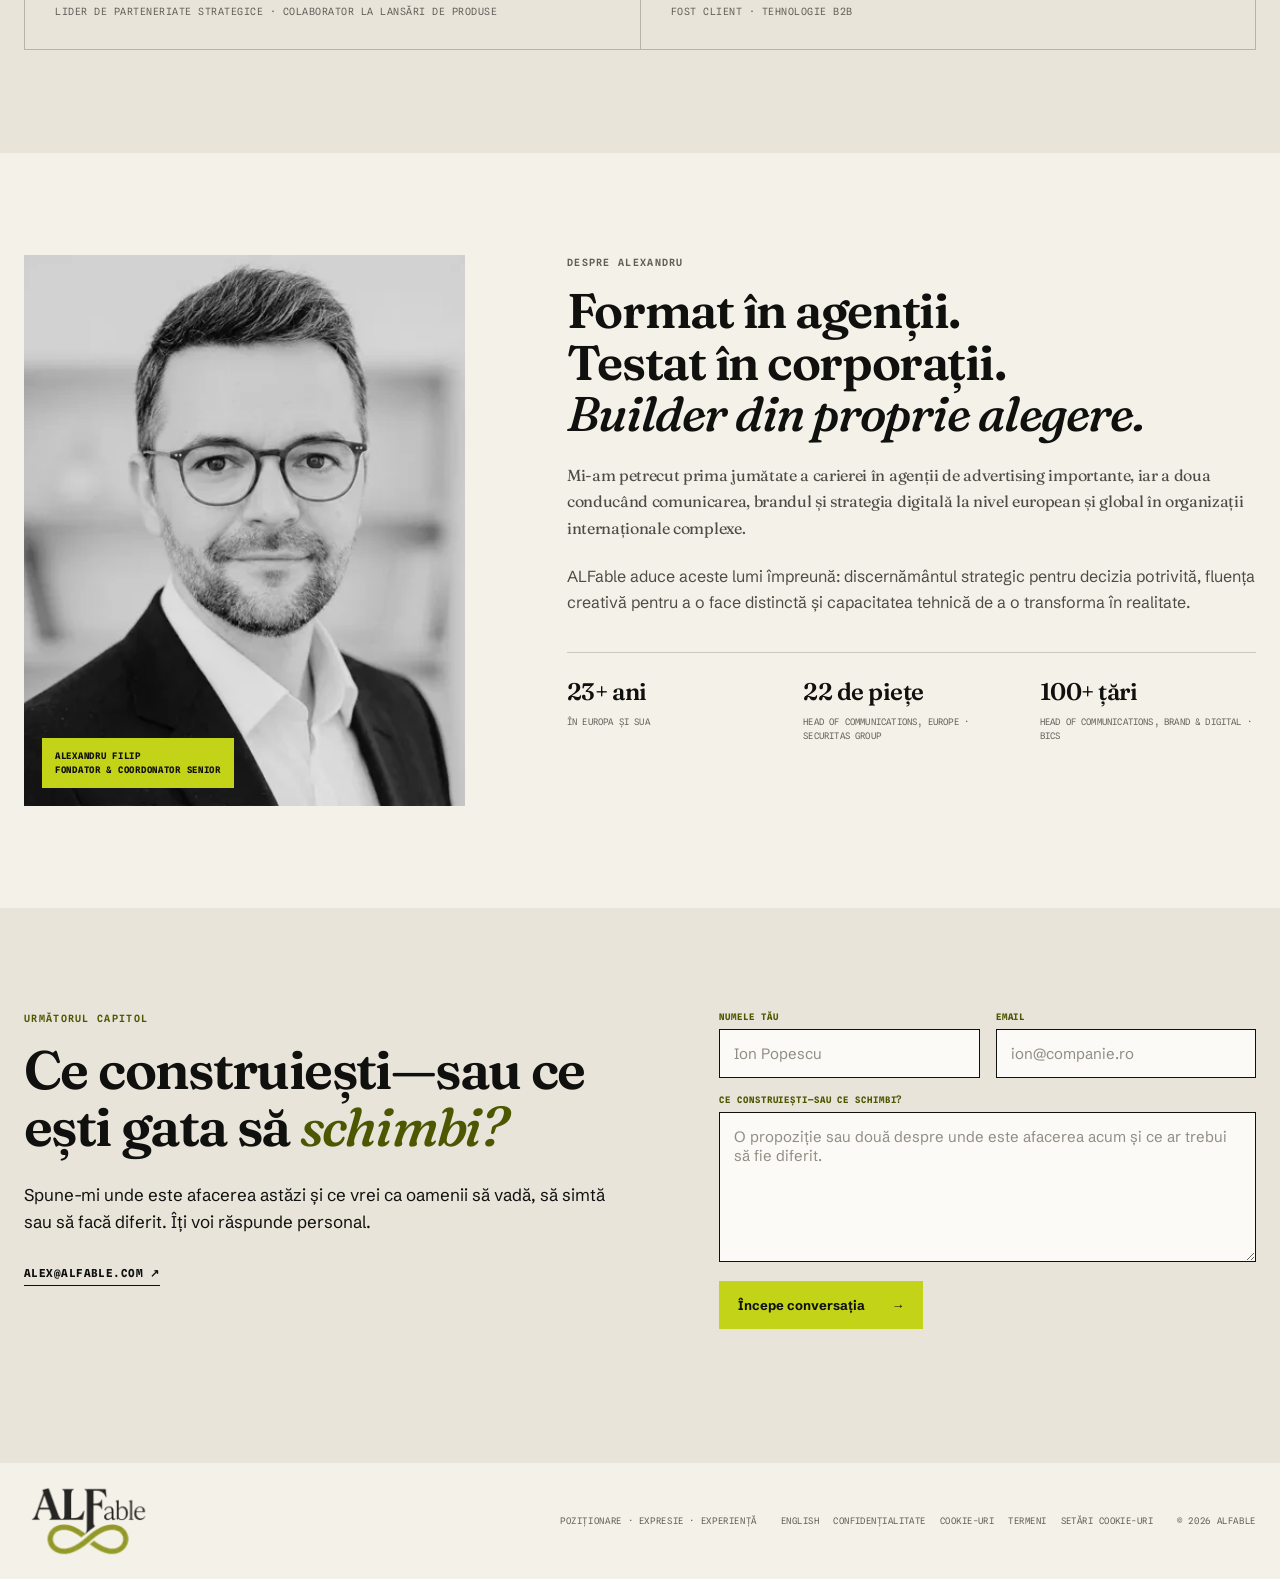
==== commit 71489769: "NEW VERSION" ====
--- a/ro/index.html
+++ b/ro/index.html
@@ -34,7 +34,7 @@
     <link rel="apple-touch-icon" href="../apple-touch-icon.png" />
     <link rel="preload" href="../fonts/fraunces-wght-normal.woff2" as="font" type="font/woff2" crossorigin />
     <link rel="preload" href="../fonts/schibsted-grotesk-wght-normal.woff2" as="font" type="font/woff2" crossorigin />
-    <link rel="preload" href="../assets/repositioning/site/hero-1376.webp" as="image" type="image/webp" imagesrcset="../assets/repositioning/site/hero-768.webp 768w, ../assets/repositioning/site/hero-1376.webp 1376w" imagesizes="(max-width: 760px) calc(100vw - 28px), calc(100vw - 48px)" />
+    <link rel="preload" href="../assets/repositioning/site/alex-hero-1376.webp" as="image" type="image/webp" imagesrcset="../assets/repositioning/site/alex-hero-768.webp 768w, ../assets/repositioning/site/alex-hero-1376.webp 1376w" imagesizes="(max-width: 760px) calc(100vw - 28px), calc(100vw - 48px)" />
     <link rel="stylesheet" href="../styles.css" />
     <script type="application/ld+json">
       {
@@ -151,9 +151,8 @@
         <a class="brand-logo" href="#top" aria-label="ALFable acasă"><img src="../logo.png" alt="ALFable" width="270" height="168" /></a>
         <button class="nav-toggle" type="button" aria-expanded="false" aria-controls="primary-nav"><span>Meniu</span><i aria-hidden="true"></i></button>
         <nav id="primary-nav" aria-label="Navigație principală">
+          <a href="#one-partner">Un singur partener</a>
           <a href="#what-we-solve">Ce rezolvăm</a>
-          <a href="#capabilities">Capabilități</a>
-          <a href="#work">Proiecte</a>
           <a href="#about">Despre</a>
         </nav>
         <div class="header-actions"><a class="language-link" href="../" lang="en" hreflang="en" aria-label="Vezi site-ul în engleză">EN</a><a class="header-cta" href="#contact">Începe o conversație <span aria-hidden="true">↗</span></a></div>
@@ -161,92 +160,109 @@
 
       <main id="top">
         <section class="hero wrap" aria-labelledby="hero-title">
-          <picture class="hero-media" aria-hidden="true"><source media="(max-width: 760px)" srcset="../assets/repositioning/site/hero-768.webp" /><img src="../assets/repositioning/site/hero-1376.webp" srcset="../assets/repositioning/site/hero-768.webp 768w, ../assets/repositioning/site/hero-1376.webp 1376w" sizes="(max-width: 760px) calc(100vw - 28px), calc(100vw - 48px)" width="1376" height="768" fetchpriority="high" alt="" /></picture>
+          <picture class="hero-media" aria-hidden="true">
+            <source media="(max-width: 760px)" srcset="../assets/repositioning/site/alex-hero-768.webp" />
+            <img src="../assets/repositioning/site/alex-hero-1376.webp" srcset="../assets/repositioning/site/alex-hero-768.webp 768w, ../assets/repositioning/site/alex-hero-1376.webp 1376w" sizes="(max-width: 760px) calc(100vw - 28px), calc(100vw - 48px)" width="1376" height="768" fetchpriority="high" alt="" />
+          </picture>
           <div class="hero-copy reveal">
             <p class="eyebrow">Studio independent de brand și digital</p>
             <h1 id="hero-title">Fă afacerea la fel de <span class="hero-accent">convingătoare</span> ca <span class="hero-accent">ambiția</span> din spatele ei.</h1>
             <p class="hero-intro">ALFable îi ajută pe fondatori și pe antreprenorii care își conduc direct afacerile să-și clarifice poziționarea, să-și definească identitatea și să construiască experiențele care le dau viață.</p>
-            <div class="hero-actions"><a class="button button-dark" href="#contact">Spune-mi ce construiești <span aria-hidden="true">→</span></a><a class="text-link" href="#approach">Vezi cum lucrează ALFable <span aria-hidden="true">↓</span></a></div>
+            <div class="hero-actions">
+              <a class="button button-dark" href="#contact">Spune-mi ce construiești <span aria-hidden="true">→</span></a>
+              <a class="text-link" href="#approach">Vezi cum lucrează ALFable <span aria-hidden="true">↓</span></a>
+            </div>
           </div>
           <p class="hero-qualifier reveal">De la prima idee <span>la următorul capitol.</span></p>
         </section>
 
-        <section class="promise-band" aria-label="Promisiunea ALFable"><div class="wrap promise-grid"><p class="eyebrow">O experiență coerentă</p><p>Strategie, identitate, comunicare și tehnologie—gândite împreună, livrate cu un singur partener responsabil.</p><div class="continuity" aria-hidden="true"><span>Ambiție</span><i></i><span>Poziționare</span><i></i><span>Expresie</span><i></i><span>Experiență</span><i></i><span>Piață</span></div></div></section>
+        <section class="capabilities-section" id="one-partner">
+          <div class="wrap section-space">
+            <div class="capabilities-layout">
+              <div class="section-heading sticky-heading"><p class="eyebrow">O experiență coerentă</p><h2>Un singur partener.<br />De la idee<br /><em>la execuție.</em></h2><p>Strategie, identitate, comunicare și tehnologie—gândite împreună, livrate cu un singur partener responsabil.</p></div>
+              <div class="capability-list">
+                <article><span>01</span><div><h3>Strategie de brand și poziționare</h3><p>Stabilim ce reprezintă afacerea, cui i se adresează și de ce merită aleasă.</p></div></article>
+                <article><span>02</span><div><h3>Identitate și expresie de brand</h3><p>Aspectul, vocea și materialele care o fac imediat recognoscibilă—de la logo la packaging.</p></div></article>
+                <article><span>03</span><div><h3>Experiențe și produse digitale</h3><p>Site-ul, magazinul sau aplicația pe care clienții le folosesc—gândite și construite ca să vândă.</p></div></article>
+                <article><span>04</span><div><h3>Lansare, comunicare și creștere</h3><p>Ducem brandul în lume și îl ținem în mișcare—lansare, PR, content și media.</p></div></article>
+              </div>
+            </div>
+            <figure class="materials-image"><picture><source media="(max-width: 760px)" srcset="../assets/repositioning/site/alex-samples-640.webp" /><img src="../assets/repositioning/site/alex-samples-1080.webp" srcset="../assets/repositioning/site/alex-samples-640.webp 640w, ../assets/repositioning/site/alex-samples-1080.webp 1080w" sizes="(max-width: 760px) calc(100vw - 36px), 34vw" width="896" height="1200" loading="lazy" alt="Alexandru lucrând cu mostre de materiale, layouturi și eșantioane la birou." /></picture></figure>
+          </div>
+        </section>
 
         <section class="situations wrap section-space" id="what-we-solve">
-          <div class="section-heading"><p class="eyebrow">Ce trebuie să se schimbe?</p><h2>Gândit pentru începuturi.<br /><em>Și reinventări.</em></h2></div>
-          <figure class="editorial-wide"><picture><source media="(max-width: 760px)" srcset="../assets/repositioning/site/strategy-768.webp" /><img src="../assets/repositioning/site/strategy-1376.webp" srcset="../assets/repositioning/site/strategy-768.webp 768w, ../assets/repositioning/site/strategy-1376.webp 1376w" sizes="(max-width: 760px) calc(100vw - 36px), 56vw" width="1376" height="768" loading="lazy" alt="" /></picture><figcaption>Structura creează mișcare. Deciziile îi dau direcție.</figcaption></figure>
+          <div class="section-heading">
+            <p class="eyebrow">Ce trebuie să se schimbe?</p>
+            <h2>Gândit pentru începuturi.<br /><em>Și reinventări.</em></h2>
+          </div>
+          <figure class="editorial-wide">
+            <picture>
+              <source media="(max-width: 760px)" srcset="../assets/repositioning/site/alex-tiles-768.webp" />
+              <img src="../assets/repositioning/site/alex-tiles-1200.webp" srcset="../assets/repositioning/site/alex-tiles-768.webp 768w, ../assets/repositioning/site/alex-tiles-1200.webp 1200w" sizes="(max-width: 760px) calc(100vw - 36px), 38vw" width="1200" height="896" loading="lazy" alt="" />
+            </picture>
+          </figure>
           <div class="scenario-grid">
-            <article class="scenario-card"><p class="scenario-label">O situație pe care o rezolvăm</p><span class="scenario-number">01</span><h3>Transformă ideea în ceva real</h3><p>Pentru fondatorii care trec de la instinct la o propunere credibilă, o identitate clară, o lansare coerentă și o bază digitală solidă.</p><p class="capability-note">Propunere · public · naming · identitate · packaging · website · MVP · lansare</p></article>
-            <article class="scenario-card"><p class="scenario-label">O situație pe care o rezolvăm</p><span class="scenario-number">02</span><h3>Schimbă felul în care este percepută afacerea</h3><p>Pentru afacerile a căror calitate a depășit poziționarea, identitatea sau experiența oferită clienților.</p><p class="capability-note">Audit · repoziționare · poziționare premium · arhitectura ofertei · identitate · mesaje · content</p></article>
-            <article class="scenario-card"><p class="scenario-label">O situație pe care o rezolvăm</p><span class="scenario-number">03</span><h3>Construiește experiența potrivită</h3><p>Pentru brandurile a căror prezență digitală, experiență a clientului sau sisteme interne nu se ridică încă la nivelul promisiunii.</p><p class="capability-note">Website · e-commerce · aplicații · configuratoare · portaluri · software personalizat · automatizare utilă</p></article>
-          </div>
-        </section>
-
-        <section class="capabilities-section" id="capabilities"><div class="wrap section-space">
-          <div class="capabilities-layout">
-            <div class="section-heading sticky-heading"><p class="eyebrow">Capabilități conectate</p><h2>Un singur partener.<br />De la idee<br /><em>la execuție.</em></h2><p>Proiectele trec firesc între discipline, pentru că oamenii experimentează o singură afacere, nu departamentele ei.</p></div>
-            <div class="capability-list">
-              <article><span>01</span><div><h3>Strategie de brand și poziționare</h3><p>Definirea pieței și a publicului, propunerea de valoare, categoria, arhitectura de brand, poziționarea premium, naming, narațiune, mesaje și strategie de produs sau serviciu.</p></div></article>
-              <article><span>02</span><div><h3>Identitate și expresie de brand</h3><p>Identitate vizuală și verbală, direcție creativă, packaging, materiale editoriale, campanii, sisteme de content, direcție social media și detaliile care fac brandul recognoscibil.</p></div></article>
-              <article><span>03</span><div><h3>Experiențe și produse digitale</h3><p>Website-uri, magazine online, aplicații, software personalizat, UX și UI, cataloage digitale, portaluri pentru clienți, configuratoare și AI sau automatizare acolo unde creează valoare reală.</p></div></article>
-              <article><span>04</span><div><h3>Lansare, comunicare și creștere</h3><p>Go-to-market, PR, comunicarea fondatorului și a liderilor, social media, content, campanii, parteneriate, media planning și buying și coordonare continuă de brand.</p></div></article>
+            <article class="scenario-card"><p class="scenario-label">O situație pe care o rezolvăm</p><span class="scenario-number">01</span><h3>Construiești ceva nou</h3><p>Ai ideea—poate chiar și produsul. Acum are nevoie de un nume, o identitate, un website și o lansare care să sune bine din prima zi.</p></article>
+            <article class="scenario-card"><p class="scenario-label">O situație pe care o rezolvăm</p><span class="scenario-number">02</span><h3>Afacerea ta e mai bună decât pare</h3><p>Munca e excelentă, dar brandul n-a ținut pasul. E momentul să arăți ca ceea ce ai devenit—și să fii plătit pe măsură.</p></article>
+            <article class="scenario-card"><p class="scenario-label">O situație pe care o rezolvăm</p><span class="scenario-number">03</span><h3>Site-ul nu vinde cât vinzi tu</h3><p>Față în față, oamenii înțeleg imediat. Online, ceva se pierde. Experiența digitală—site, magazin sau aplicație—ar trebui să aibă aceeași calitate ca cea reală.</p></article>
+          </div>
+        </section>
+
+        <section class="proof-strip" id="work" aria-label="Proiecte selectate">
+          <div class="wrap">
+            <p class="eyebrow">Proiecte selectate</p>
+            <p>Dintre proiectele publice recente: <a href="https://authoraz.com" target="_blank" rel="noopener noreferrer">AuthorAZ</a>, <a href="https://lidia-atelier.ro" target="_blank" rel="noopener noreferrer">Lidia Atelier</a> și <a href="https://oanatenea.ro" target="_blank" rel="noopener noreferrer">Oana Țenea</a>—produse și prezențe digitale pentru afaceri independente. Portofoliul complet, la o conversație distanță.</p>
+          </div>
+        </section>
+
+        <section class="approach-section" id="approach">
+          <div class="wrap approach-layout section-space">
+            <figure class="approach-image"><picture><source media="(max-width: 760px)" srcset="../assets/repositioning/site/alex-desk-640.webp" /><img src="../assets/repositioning/site/alex-desk-1080.webp" srcset="../assets/repositioning/site/alex-desk-640.webp 640w, ../assets/repositioning/site/alex-desk-1080.webp 1080w" sizes="(max-width: 760px) calc(100vw - 36px), 38vw" width="896" height="1200" loading="lazy" alt="Alexandru Filip la masa de lucru, aranjând specimene tipografice și mostre de materiale." /></picture></figure>
+            <div class="approach-copy"><p class="eyebrow">Cum lucrează ALFable</p><h2>Un coordonator senior.<br /><em>Specialiștii potriviți.</em></h2><p>Fiecare proiect este condus de Alexandru Filip—de la decizia strategică până la munca ce o aduce pe piață. Când brief-ul cere fotografie, film, producție sau o expertiză specifică, ALFable aduce colaboratori de încredere aleși pentru acel proiect.</p><p>Primești atenție senior și un punct de vedere coerent, în forma de care are nevoie proiectul: un sprint concentrat de strategie, un proiect integrat de brand și digital sau sprijin continuu, lună de lună.</p></div>
+          </div>
+        </section>
+
+        <section class="testimonials" id="recommendations">
+          <div class="wrap section-space">
+            <div class="testimonials-heading"><p class="eyebrow">Recomandări selectate</p><h2>Discernământ pe care<br /><em>oamenii îl aleg din nou.</em></h2><p>Fragmente selectate și anonimizate din recomandările LinkedIn existente.</p></div>
+            <div class="testimonial-grid">
+              <figure class="testimonial"><blockquote>„Alex are o aptitudine intuitivă pentru comunicarea eficientă, în orice domeniu. Capacitatea lui de a înțelege rapid tehnologia și valoarea de bază, apoi de a construi mesajul potrivit pentru public, a fost remarcabilă.”</blockquote><figcaption><span>Recomandare LinkedIn · traducere din engleză</span> Lider de parteneriate strategice · colaborator la lansări de produse</figcaption></figure>
+              <figure class="testimonial"><blockquote>„Alex combină un stil cald și profesionist cu execuție rapidă, scriitură foarte bună și o înțelegere clară a afacerii și obiectivelor clientului.”</blockquote><figcaption><span>Recomandare LinkedIn · traducere din engleză</span> Fost client · tehnologie B2B</figcaption></figure>
             </div>
           </div>
-          <figure class="materials-image"><picture><source media="(max-width: 760px)" srcset="../assets/repositioning/site/materials-768.webp" /><img src="../assets/repositioning/site/materials-1376.webp" srcset="../assets/repositioning/site/materials-768.webp 768w, ../assets/repositioning/site/materials-1376.webp 1376w" sizes="(max-width: 760px) calc(100vw - 36px), 46vw" width="1376" height="768" loading="lazy" alt="Hârtie, beton, material textil și panouri translucide aranjate în lumină direcțională." /></picture><figcaption>Meșteșugul fizic și precizia digitală fac parte din aceeași experiență.</figcaption></figure>
-        </div></section>
-
-        <section class="work-section" id="work"><div class="wrap section-space">
-          <div class="work-heading"><div><p class="eyebrow">Proiecte reale selectate</p><h2>Construite să conteze<br /><em>în utilizare.</em></h2></div><p>Proiecte publice ALFable, separate clar de situațiile editoriale de mai sus. Cinci produse și prezențe deja în lume.</p></div>
-          <div class="work-grid">
-            <a class="work-card authoraz" href="https://authoraz.com" target="_blank" rel="noopener noreferrer"><div class="card-top"><span>01</span><span>Web &amp; aplicație mobilă ↗</span></div><div class="authoraz-mark">Author<span>AZ</span></div><div class="card-bottom"><h3>Instrumente private pentru autori, construite în jurul muncii zilnice de publicare.</h3><p>Un seif offline și privat pentru cărțile autorilor independenți. Fără cont în cloud, fără citire AI, fără urmărire.</p></div></a>
-            <a class="work-card eww" href="https://ewwniverse.com/" target="_blank" rel="noopener noreferrer"><div class="card-top"><span>02</span><span>Web &amp; aplicație mobilă ↗</span></div><div class="orbit" aria-hidden="true"><i></i><i></i><i></i></div><div class="card-bottom"><h3>Un univers construit ca să fie viu și ușor de descoperit.</h3><p>EWWniverse—o lume originală, gândită ca un loc pe care chiar îl poți explora.</p></div></a>
-            <a class="work-card slime" href="https://apps.apple.com/us/app/slime-or-bye/id6780097924" target="_blank" rel="noopener noreferrer"><div class="card-top"><span>03</span><span>Aplicație mobilă ↗</span></div><div class="slime-type">SLIME<br /><span>or BYE</span></div><div class="card-bottom"><h3>O experiență mobilă cu o stare de spirit proprie.</h3><p>Acum în App Store.</p></div></a>
-            <a class="work-card atelier" href="https://lidia-atelier.ro" target="_blank" rel="noopener noreferrer"><div class="card-top"><span>04</span><span>Website ↗</span></div><div class="atelier-type">LIDIA<span>atelier</span></div><div class="card-bottom"><h3>O casă digitală pentru lucrul manual excepțional.</h3><p>Prezență online pentru un atelier de croitorie artizanală din București.</p></div></a>
-            <a class="work-card oana" href="https://oanatenea.ro" target="_blank" rel="noopener noreferrer"><div class="card-top"><span>05</span><span>Website ↗</span></div><div class="oana-type">Oana<br /><span>Țenea</span></div><div class="card-bottom"><h3>Un loc calm și uman pentru începutul unei conversații dificile.</h3><p>Prezență digitală pentru un cabinet de psihoterapie și suport psihologic.</p></div></a>
-          </div>
-        </div></section>
-
-        <section class="approach-section" id="approach"><div class="wrap approach-layout section-space">
-          <figure class="approach-image"><picture><source media="(max-width: 760px)" srcset="../assets/repositioning/site/approach-768.webp" /><img src="../assets/repositioning/site/approach-1376.webp" srcset="../assets/repositioning/site/approach-768.webp 768w, ../assets/repositioning/site/approach-1376.webp 1376w" sizes="(max-width: 760px) calc(100vw - 36px), 50vw" width="1376" height="768" loading="lazy" alt="O mână aranjează straturi translucide și materiale cu texturi diferite pe o masă de lucru." /></picture><figcaption>Discernământ înainte de volum. Elementele potrivite, editate într-o singură direcție.</figcaption></figure>
-          <div class="approach-copy"><p class="eyebrow">Cum lucrează ALFable</p><h2>Un coordonator senior.<br /><em>Specialiștii potriviți.</em></h2><p>Fiecare proiect este condus de Alexandru Filip—de la decizia strategică până la munca ce o aduce pe piață. Când brief-ul cere fotografie, film, producție sau o expertiză specifică, ALFable aduce colaboratori de încredere aleși pentru acel proiect.</p><p>Primești atenție senior, un punct de vedere coerent și o echipă construită pentru proiect, fără straturi inutile de account management.</p></div>
-        </div></section>
-
-        <section class="ways-section wrap section-space" aria-labelledby="ways-title"><div class="section-heading"><p class="eyebrow">Moduri de colaborare</p><h2 id="ways-title">Forma urmează<br /><em>provocarea.</em></h2></div><div class="ways-grid">
-          <article><span>Concentrat</span><h3>Fundație de brand sau sprint de repoziționare</h3><p>Un proiect concentrat care clarifică publicul, propunerea, poziționarea, povestea, oferta, experiența clientului și prioritățile de implementare înaintea unei investiții creative sau digitale importante.</p></article>
-          <article><span>Integrat</span><h3>Proiect de brand și digital</h3><p>De la strategie la livrare: identitate, packaging, comunicare, website, e-commerce, aplicație, software, lansare sau combinația potrivită pentru afacere.</p></article>
-          <article><span>Continuu</span><h3>Partener de brand</h3><p>Sprijin senior lunar pentru afacerile conduse direct de antreprenori care au nevoie de continuitate în deciziile de brand, campanii, content, media, evoluție digitală și oportunități noi.</p></article>
-        </div></section>
-
-        <section class="testimonials" id="recommendations"><div class="wrap section-space">
-          <div class="testimonials-heading"><p class="eyebrow">Recomandări selectate</p><h2>Discernământ pe care<br /><em>oamenii îl aleg din nou.</em></h2><p>Fragmente selectate și anonimizate din recomandările LinkedIn existente.</p></div>
-          <div class="testimonial-grid">
-            <figure class="testimonial featured-quote"><blockquote>„Alex are o aptitudine intuitivă pentru comunicarea eficientă, în orice domeniu. Capacitatea lui de a înțelege rapid tehnologia și valoarea de bază, apoi de a construi mesajul potrivit pentru public, a fost remarcabilă.”</blockquote><figcaption><span>Recomandare LinkedIn · traducere din engleză</span> Lider de parteneriate strategice · colaborator la lansări de produse</figcaption></figure>
-            <figure class="testimonial"><blockquote>„O adevărată forță de cunoaștere, cu o înțelegere amplă a peisajului media și idei excelente. O plăcere absolută să lucrezi cu el.”</blockquote><figcaption><span>Recomandare LinkedIn · traducere din engleză</span> Specialist senior în comunicare B2B pentru tehnologie</figcaption></figure>
-            <figure class="testimonial"><blockquote>„Are capacitatea de a lua ideile tale și de a le face să arate foarte profesionist, oferind în același timp ghidaj excelent într-un proiect.”</blockquote><figcaption><span>Recomandare LinkedIn · traducere din engleză</span> Fost client · sectorul tehnologic din SUA</figcaption></figure>
-            <figure class="testimonial"><blockquote>„Alex combină un stil cald și profesionist cu execuție rapidă, scriitură foarte bună și o înțelegere clară a afacerii și obiectivelor clientului.”</blockquote><figcaption><span>Recomandare LinkedIn · traducere din engleză</span> Fost client · tehnologie B2B</figcaption></figure>
-          </div>
-        </div></section>
+        </section>
 
         <section class="about wrap section-space" id="about">
           <div class="about-portrait"><picture><source media="(max-width: 760px)" srcset="../assets/repositioning/site/alexandru-512.webp" /><img src="../assets/repositioning/site/alexandru-1024.webp" srcset="../assets/repositioning/site/alexandru-512.webp 512w, ../assets/repositioning/site/alexandru-1024.webp 1024w" sizes="(max-width: 760px) calc(100vw - 36px), 36vw" width="1024" height="1024" loading="lazy" alt="Alexandru Filip, fondatorul ALFable." /></picture><span>Alexandru Filip<br />Fondator &amp; coordonator senior</span></div>
           <div class="about-copy"><p class="eyebrow">Despre Alexandru</p><h2>Format în agenții.<br />Testat în corporații.<br /><em>Builder din proprie alegere.</em></h2><p class="lead">Mi-am petrecut prima jumătate a carierei în agenții de advertising importante, iar a doua conducând comunicarea, brandul și strategia digitală la nivel european și global în organizații internaționale complexe.</p><p>ALFable aduce aceste lumi împreună: discernământul strategic pentru decizia potrivită, fluența creativă pentru a o face distinctă și capacitatea tehnică de a o transforma în realitate.</p><div class="credentials"><span><strong>23+ ani</strong>În Europa și SUA</span><span><strong>22 de piețe</strong>Head of Communications, Europe · Securitas Group</span><span><strong>100+ țări</strong>Head of Communications, Brand &amp; Digital · BICS</span></div></div>
         </section>
 
-        <section class="contact" id="contact"><div class="wrap contact-layout section-space">
-          <div class="contact-copy"><p class="eyebrow">Următorul capitol</p><h2>Ce construiești—sau ce ești gata să <em>schimbi?</em></h2><p>Spune-mi unde este afacerea astăzi și ce vrei ca oamenii să vadă, să simtă sau să facă diferit. Îți voi răspunde personal.</p><a class="direct-email" href="mailto:alex@alfable.com?subject=Proiect%20ALFable">alex@alfable.com <span aria-hidden="true">↗</span></a></div>
-          <form class="contact-form" action="/api/contact" method="POST" data-contact-form>
-            <div class="row"><div class="field"><label for="cf-name">Numele tău</label><input id="cf-name" name="name" type="text" autocomplete="name" required maxlength="100" placeholder="Ion Popescu" /></div><div class="field"><label for="cf-email">Email</label><input id="cf-email" name="email" type="email" autocomplete="email" required maxlength="254" placeholder="ion@companie.ro" /></div></div>
-            <div class="field"><label for="cf-message">Ce construiești—sau ce schimbi?</label><textarea id="cf-message" name="message" required maxlength="5000" placeholder="O propoziție sau două despre unde este afacerea acum și ce ar trebui să fie diferit."></textarea></div>
-            <div class="form-trap" aria-hidden="true"><label for="cf-website">Website</label><input id="cf-website" name="website" type="url" tabindex="-1" autocomplete="off" /></div>
-            <button class="button button-dark form-submit" type="submit">Începe conversația <span aria-hidden="true">→</span></button><p class="form-status" role="status" aria-live="polite" data-form-status></p>
-          </form>
-        </div></section>
+        <section class="contact" id="contact">
+          <div class="wrap contact-layout section-space">
+            <div class="contact-copy"><p class="eyebrow">Următorul capitol</p><h2>Ce construiești—sau ce ești gata să <em>schimbi?</em></h2><p>Spune-mi unde este afacerea astăzi și ce vrei ca oamenii să vadă, să simtă sau să facă diferit. Îți voi răspunde personal.</p><a class="direct-email" href="mailto:alex@alfable.com?subject=Proiect%20ALFable">alex@alfable.com <span aria-hidden="true">↗</span></a></div>
+            <form class="contact-form" action="/api/contact" method="POST" data-contact-form>
+              <div class="row"><div class="field"><label for="cf-name">Numele tău</label><input id="cf-name" name="name" type="text" autocomplete="name" required maxlength="100" placeholder="Ion Popescu" /></div><div class="field"><label for="cf-email">Email</label><input id="cf-email" name="email" type="email" autocomplete="email" required maxlength="254" placeholder="ion@companie.ro" /></div></div>
+              <div class="field"><label for="cf-message">Ce construiești—sau ce schimbi?</label><textarea id="cf-message" name="message" required maxlength="5000" placeholder="O propoziție sau două despre unde este afacerea acum și ce ar trebui să fie diferit."></textarea></div>
+              <div class="form-trap" aria-hidden="true"><label for="cf-website">Website</label><input id="cf-website" name="website" type="url" tabindex="-1" autocomplete="off" /></div>
+              <button class="button button-pear form-submit" type="submit">Începe conversația <span aria-hidden="true">→</span></button>
+              <p class="form-status" role="status" aria-live="polite" data-form-status></p>
+            </form>
+          </div>
+        </section>
       </main>
 
-      <footer class="site-footer wrap"><a class="brand-logo" href="#top" aria-label="ALFable acasă"><img src="../logo.png" alt="ALFable" width="270" height="168" loading="lazy" /></a><p>Poziționare · expresie · experiență</p><div class="footer-links"><a href="../" lang="en" hreflang="en">English</a><a href="privacy.html">Confidențialitate</a><a href="cookies.html">Cookie-uri</a><a href="terms.html">Termeni</a><button type="button" data-cookie-settings>Setări cookie-uri</button></div><p>© <span id="year"></span> ALFable</p></footer>
+      <footer class="site-footer wrap">
+        <a class="brand-logo" href="#top" aria-label="ALFable acasă"><img src="../logo.png" alt="ALFable" width="270" height="168" loading="lazy" /></a>
+        <p>Poziționare · expresie · experiență</p>
+        <div class="footer-links"><a href="../" lang="en" hreflang="en">English</a><a href="privacy.html">Confidențialitate</a><a href="cookies.html">Cookie-uri</a><a href="terms.html">Termeni</a><button type="button" data-cookie-settings>Setări cookie-uri</button></div>
+        <p>© <span id="year"></span> ALFable</p>
+      </footer>
     </div>
-    <section class="cookie-banner" data-cookie-banner aria-label="Preferințe cookie-uri" aria-hidden="true" inert><div><p class="eyebrow">Confidențialitatea ta</p><p>ALFable păstrează alegerea ta în stocarea locală. Stocarea pentru analiză este dezactivată până când permiți serviciile opționale. Fonturile sunt servite de acest site. <a href="cookies.html">Citește politica de cookie-uri</a>.</p></div><div class="cookie-actions"><button class="cookie-essential" type="button" data-cookie-essential>Doar esențiale</button><button class="cookie-accept" type="button" data-cookie-accept>Permite opționale</button></div></section>
+    <section class="cookie-banner" data-cookie-banner aria-label="Preferințe cookie-uri" aria-hidden="true" inert>
+      <div><p class="eyebrow">Confidențialitatea ta</p><p>ALFable păstrează alegerea ta în stocarea locală. Stocarea pentru analiză este dezactivată până când permiți serviciile opționale. Fonturile sunt servite de acest site. <a href="cookies.html">Citește politica de cookie-uri</a>.</p></div>
+      <div class="cookie-actions"><button class="cookie-essential" type="button" data-cookie-essential>Doar esențiale</button><button class="cookie-accept" type="button" data-cookie-accept>Permite opționale</button></div>
+    </section>
     <script src="../script.js"></script>
   </body>
 </html>
--- a/styles.css
+++ b/styles.css
@@ -34,12 +34,14 @@
 :focus-visible{outline:2px solid var(--pear-dark);outline-offset:4px}
 .button:focus-visible,.header-cta:focus-visible,.contact :focus-visible{outline-color:var(--ink)}
 .wrap{width:min(1320px,calc(100% - 48px));margin-inline:auto}
-.section-space{padding-block:clamp(92px,10vw,154px)}
+.section-space{padding-block:clamp(76px,8vw,120px)}
 .eyebrow{margin:0;color:#615e56;font-family:var(--mono);font-size:10px;font-weight:600;letter-spacing:.13em;line-height:1.4;text-transform:uppercase}
 h1,h2,h3,p{overflow-wrap:break-word}
-h1,h2{font-family:var(--serif);font-weight:630;letter-spacing:-.045em}
-h2{font-size:clamp(46px,5.3vw,76px);line-height:.97;margin:18px 0 0}
-h2 em{color:var(--pear-display);font-weight:520}
+h1,h2{font-family:var(--serif);font-weight:620;letter-spacing:-.03em}
+h2{font-size:clamp(36px,3.8vw,54px);line-height:1.06;margin:16px 0 0}
+h2 em{color:inherit;font-weight:520}
+.capabilities-section h2 em{color:var(--pear-display)}
+.contact h2 em{color:var(--pear-dark)}
 
 .site-header{align-items:center;display:grid;grid-template-columns:1fr auto 1fr;min-height:88px;position:relative;z-index:12}
 .brand-logo{display:inline-flex;width:132px}
@@ -57,145 +59,94 @@
 .nav-toggle i,.nav-toggle i::after{background:currentColor;content:"";display:block;height:1px;transition:transform .2s ease;width:18px}
 .nav-toggle i::after{transform:translateY(5px)}
 
-.hero{isolation:isolate;min-height:min(850px,calc(100svh - 104px));overflow:hidden;position:relative}
+.hero{isolation:isolate;min-height:min(820px,calc(100svh - 104px));overflow:hidden;position:relative}
 .hero-media{inset:0;position:absolute;z-index:-2}
-.hero-media img{height:100%;object-fit:cover;object-position:72% 50%;width:100%}
-.hero::after{background:linear-gradient(90deg,rgba(244,241,232,.99) 0%,rgba(244,241,232,.97) 35%,rgba(244,241,232,.72) 51%,rgba(244,241,232,.04) 72%);content:"";inset:0;pointer-events:none;position:absolute;z-index:-1}
-.hero-copy{display:flex;flex-direction:column;justify-content:center;min-height:min(780px,calc(100svh - 174px));padding:70px 0 112px;width:min(760px,61%)}
-.hero h1{font-size:clamp(62px,7.3vw,108px);line-height:.91;margin:24px 0 30px;max-width:750px}
-html[lang="ro"] .hero h1{font-size:clamp(56px,6.5vw,93px);line-height:.94;max-width:730px}
+.hero-media img{height:100%;object-fit:cover;object-position:72% 40%;width:100%}
+.hero::after{background:linear-gradient(90deg,rgba(244,241,232,.99) 0%,rgba(244,241,232,.96) 35%,rgba(244,241,232,.68) 51%,rgba(244,241,232,.03) 72%);content:"";inset:0;pointer-events:none;position:absolute;z-index:-1}
+.hero-copy{display:flex;flex-direction:column;justify-content:center;min-height:min(750px,calc(100svh - 174px));padding:70px 0 112px;width:min(740px,61%)}
+.hero h1{font-size:clamp(50px,5.8vw,82px);line-height:.98;margin:22px 0 28px;max-width:700px}
+html[lang="ro"] .hero h1{font-size:clamp(44px,5.2vw,70px);line-height:1;max-width:690px}
 .hero-accent{background:linear-gradient(transparent 70%,var(--pear) 70%,var(--pear) 88%,transparent 88%);box-decoration-break:clone;-webkit-box-decoration-break:clone;padding-inline:.015em}
-.hero-intro{font-size:clamp(18px,1.6vw,23px);line-height:1.47;margin:0;max-width:605px}
-.hero-actions{align-items:center;display:flex;gap:27px;margin-top:36px}
+.hero-intro{font-size:clamp(17px,1.5vw,21px);line-height:1.5;margin:0;max-width:580px}
+.hero-actions{align-items:center;display:flex;gap:27px;margin-top:34px}
 .button{align-items:center;border:0;cursor:pointer;display:inline-flex;font-size:13px;font-weight:700;gap:26px;justify-content:space-between;padding:16px 19px;transition:transform .2s ease}
 .button:hover{transform:translateY(-3px)}
 .button-dark{background:var(--ink);color:var(--white)}
+.button-pear{background:var(--pear);color:var(--ink)}
 .text-link{border-bottom:1px solid currentColor;font-size:13px;font-weight:700;padding-bottom:5px}
 .text-link span{color:var(--pear-dark);margin-left:7px}
-.hero-qualifier{bottom:24px;font-family:var(--serif);font-size:clamp(20px,2vw,29px);font-style:italic;font-weight:520;left:24px;letter-spacing:-.025em;margin:0;position:absolute}
+.hero-qualifier{bottom:24px;font-family:var(--serif);font-size:clamp(19px,1.8vw,25px);font-style:italic;font-weight:520;left:24px;letter-spacing:-.02em;margin:0;position:absolute;z-index:2}
 .hero-qualifier span{color:var(--pear-display)}
 
-.promise-band{background:var(--ink);color:var(--white)}
-.promise-grid{display:grid;gap:34px;grid-template-columns:.72fr 1.8fr;padding-block:62px}
-.promise-grid .eyebrow{color:var(--pear)}
-.promise-grid>p:nth-child(2){font-family:var(--serif);font-size:clamp(27px,3.2vw,46px);font-weight:520;letter-spacing:-.035em;line-height:1.08;margin:0;max-width:930px}
-.continuity{align-items:center;display:grid;font-family:var(--mono);font-size:9px;gap:12px;grid-column:1/-1;grid-template-columns:auto 1fr auto 1fr auto 1fr auto 1fr auto;letter-spacing:.1em;margin-top:11px;text-transform:uppercase}
-.continuity i{background:var(--pear);height:1px;position:relative}
-.continuity i::after{background:var(--pear);border-radius:50%;content:"";height:5px;position:absolute;right:0;top:-2px;width:5px}
+.capabilities-section{background:var(--paper-deep)}
+.capabilities-layout{display:grid;gap:8vw;grid-template-columns:.82fr 1.18fr}
+.sticky-heading{align-self:start;position:sticky;top:116px}
+.sticky-heading>p:last-child{color:var(--graphite);font-size:17px;line-height:1.6;margin:26px 0 0;max-width:420px}
+.capability-list{border-top:2px solid var(--ink)}
+.capability-list article{border-bottom:1px solid var(--stone);display:grid;gap:24px;grid-template-columns:44px 1fr;padding:27px 0 29px}
+.capability-list article>span{color:var(--pear-dark);font-family:var(--mono);font-size:11px;padding-top:4px}
+.capability-list h3{font-family:var(--serif);font-size:clamp(23px,2vw,29px);font-weight:590;letter-spacing:-.025em;line-height:1.12;margin:0 0 9px}
+.capability-list p{color:var(--graphite);font-size:15px;line-height:1.6;margin:0;max-width:560px}
+.materials-image{margin:72px 0 0 auto;width:clamp(300px,36%,430px)}
+.materials-image picture{display:block;overflow:hidden}
+.materials-image img{aspect-ratio:4/5;height:auto;object-fit:cover;object-position:center 42%;width:100%}
 
 .section-heading{max-width:850px}
-.situations{display:grid;gap:54px;grid-template-columns:.75fr 1.25fr}
+.situations{display:grid;gap:54px;grid-template-columns:.8fr 1.2fr}
 .situations .section-heading{grid-column:1/-1}
 .editorial-wide{align-self:start;margin:0;position:sticky;top:110px}
 .editorial-wide picture{display:block;overflow:hidden}
-.editorial-wide img{aspect-ratio:16/10;height:auto;object-fit:cover;object-position:72% 34%;width:100%}
-figcaption{color:#65625b;font-family:var(--mono);font-size:9px;letter-spacing:.055em;line-height:1.5;margin-top:10px;text-transform:uppercase}
+.editorial-wide img{aspect-ratio:4/3;height:auto;object-fit:cover;object-position:center;width:100%}
 .scenario-grid{border-top:1px solid var(--ink)}
-.scenario-card{border-bottom:1px solid var(--line);display:grid;gap:10px;grid-template-columns:1fr auto;padding:29px 0 31px}
+.scenario-card{border-bottom:1px solid var(--line);display:grid;gap:10px;grid-template-columns:1fr auto;padding:27px 0 29px}
 .scenario-label{color:var(--pear-dark);font-family:var(--mono);font-size:9px;font-weight:700;letter-spacing:.1em;margin:0;text-transform:uppercase}
 .scenario-number{font-family:var(--mono);font-size:11px}
-.scenario-card h3{font-family:var(--serif);font-size:clamp(30px,3vw,43px);font-weight:590;grid-column:1/-1;letter-spacing:-.04em;line-height:1;margin:8px 0}
-.scenario-card>p:not(.scenario-label){color:var(--graphite);font-size:15px;grid-column:1/-1;line-height:1.55;margin:0;max-width:650px}
-.scenario-card .capability-note{color:#747067;font-family:var(--mono);font-size:9px;letter-spacing:.03em;margin-top:7px;text-transform:uppercase}
-
-.capabilities-section{background:var(--paper-deep)}
-.capabilities-layout{display:grid;gap:9vw;grid-template-columns:.78fr 1.22fr}
-.sticky-heading{align-self:start;position:sticky;top:116px}
-.sticky-heading>p:last-child{color:var(--graphite);font-size:16px;line-height:1.55;margin:30px 0 0;max-width:400px}
-.capability-list{border-top:2px solid var(--ink)}
-.capability-list article{border-bottom:1px solid var(--stone);display:grid;gap:24px;grid-template-columns:44px 1fr;padding:29px 0 31px}
-.capability-list article>span{color:var(--pear-dark);font-family:var(--mono);font-size:11px;padding-top:5px}
-.capability-list h3{font-family:var(--serif);font-size:clamp(28px,2.7vw,39px);font-weight:590;letter-spacing:-.035em;line-height:1.05;margin:0 0 12px}
-.capability-list p{color:var(--graphite);font-size:14px;line-height:1.6;margin:0;max-width:650px}
-.materials-image{margin:100px 0 0 41%;width:59%}
-.materials-image picture{display:block;overflow:hidden}
-.materials-image img{aspect-ratio:16/9;object-fit:cover;object-position:62% 50%;width:100%}
-
-.work-section{background:var(--ink);color:var(--white)}
-.work-section .eyebrow{color:var(--pear)}
-.work-heading{align-items:end;display:grid;gap:60px;grid-template-columns:1fr .65fr;margin-bottom:58px}
-.work-heading h2 em{color:var(--pear)}
-.work-heading>p{color:#bebbb2;font-size:16px;line-height:1.55;margin:0 0 6px;max-width:500px}
-.work-grid{display:grid;gap:12px;grid-template-columns:repeat(12,1fr)}
-.work-card{background:#242421;border:1px solid rgba(255,255,255,.13);color:var(--white);display:flex;flex-direction:column;min-height:420px;overflow:hidden;padding:22px;position:relative;transition:background-color .24s ease,transform .24s ease}
-.work-card:hover{background:#3a3b36;transform:translateY(-6px)}
-.work-card::after{border:1px solid rgba(255,255,255,.28);content:"";inset:0;opacity:0;pointer-events:none;position:absolute;transition:opacity .2s ease}
-.work-card:hover::after{opacity:1}
-.card-top{display:flex;font-family:var(--mono);font-size:10px;justify-content:space-between;letter-spacing:.08em;text-transform:uppercase}
-.card-top span:first-child{color:var(--pear)}
-.card-bottom{margin-top:auto}
-.card-bottom h3{font-family:var(--serif);font-size:clamp(25px,2.4vw,34px);font-weight:590;letter-spacing:-.035em;line-height:1.04;margin:0 0 12px}
-.card-bottom p{color:var(--white);font-size:12px;line-height:1.5;margin:0;max-width:520px}
-.authoraz{background:#292b2b;grid-column:span 7}
-.authoraz-mark{font-family:var(--serif);font-size:clamp(65px,8vw,112px);font-weight:700;letter-spacing:-.11em;margin:auto 0}
-.authoraz-mark span{color:var(--pear)}
-.eww{background:#1d1d1c;grid-column:span 5}
-.orbit{height:145px;margin:auto;position:relative;width:185px}
-.orbit i{border:1px solid #c7c9c4;border-radius:50%;inset:0;opacity:.75;position:absolute;transform:rotate(-26deg)}
-.orbit i:nth-child(2){transform:rotate(32deg) scale(.86)}
-.orbit i:nth-child(3){background:var(--pear);border:0;height:10px;inset:46% auto auto 48%;width:10px}
-.slime{background:#343530;grid-column:span 4}
-.slime-type{font-size:clamp(48px,5vw,70px);font-weight:850;letter-spacing:-.11em;line-height:.73;margin:auto 0;transform:rotate(-7deg)}
-.slime-type span{color:var(--pear)}
-.atelier{background:#282725;grid-column:span 4}
-.atelier-type{font-family:var(--serif);font-size:60px;font-weight:700;letter-spacing:-.08em;margin:auto 0}
-.atelier-type span{color:var(--pear);display:block;font-size:29px;font-style:italic;letter-spacing:-.03em;margin-left:43px}
-.oana{background:#303231;grid-column:span 4}
-.oana-type{font-family:var(--serif);font-size:68px;font-style:italic;line-height:.7;margin:auto 0}
-.oana-type span{color:var(--pear);font-style:normal;margin-left:32px}
+.scenario-card h3{font-family:var(--serif);font-size:clamp(25px,2.3vw,33px);font-weight:590;grid-column:1/-1;letter-spacing:-.03em;line-height:1.1;margin:7px 0}
+.scenario-card>p:not(.scenario-label){color:var(--graphite);font-size:16px;grid-column:1/-1;line-height:1.6;margin:0;max-width:620px}
+
+.proof-strip{background:var(--ink);color:var(--white);padding-block:clamp(58px,6.5vw,92px)}
+.proof-strip .eyebrow{color:var(--pear)}
+.proof-strip p:not(.eyebrow){font-family:var(--serif);font-size:clamp(20px,2vw,29px);font-weight:520;letter-spacing:-.02em;line-height:1.4;margin:18px 0 0;max-width:1020px}
+.proof-strip a{border-bottom:1px solid var(--pear);padding-bottom:1px;transition:color .2s ease}
+.proof-strip a:hover{color:var(--pear)}
 
 .approach-section{background:var(--white)}
-.approach-layout{align-items:center;display:grid;gap:8vw;grid-template-columns:1.1fr .9fr}
+.approach-layout{align-items:center;display:grid;gap:7vw;grid-template-columns:.82fr 1.18fr}
 .approach-image{margin:0}
-.approach-image img{aspect-ratio:4/3;object-fit:cover;object-position:62% 55%;width:100%}
-.approach-copy h2{font-size:clamp(43px,4.8vw,69px)}
-.approach-copy>p:not(.eyebrow){color:var(--graphite);font-size:16px;line-height:1.65;margin:27px 0 0;max-width:560px}
-
-.ways-section{display:grid;gap:70px;grid-template-columns:.74fr 1.26fr}
-.ways-grid{border-top:2px solid var(--ink)}
-.ways-grid article{border-bottom:1px solid var(--line);padding:29px 0 34px}
-.ways-grid span{color:var(--pear-dark);font-family:var(--mono);font-size:9px;font-weight:700;letter-spacing:.12em;text-transform:uppercase}
-.ways-grid h3{font-family:var(--serif);font-size:clamp(29px,2.7vw,39px);font-weight:590;letter-spacing:-.035em;line-height:1.04;margin:11px 0 14px}
-.ways-grid p{color:var(--graphite);font-size:14px;line-height:1.6;margin:0;max-width:650px}
+.approach-image img{aspect-ratio:4/5;height:auto;object-fit:cover;object-position:center 25%;width:100%}
+.approach-copy>p:not(.eyebrow){color:var(--graphite);font-size:16px;line-height:1.65;margin:24px 0 0;max-width:560px}
 
 .testimonials{background:var(--paper-deep)}
-.testimonials-heading{display:grid;gap:35px;grid-template-columns:1fr 1fr;margin-bottom:56px}
+.testimonials-heading{display:grid;gap:35px;grid-template-columns:1fr 1fr;margin-bottom:48px}
 .testimonials-heading .eyebrow{grid-column:1/-1}
 .testimonials-heading h2{margin:0}
 .testimonials-heading>p:last-child{align-self:end;color:var(--graphite);font-size:15px;line-height:1.55;margin:0 0 7px;max-width:370px}
 .testimonial-grid{background:var(--stone);border:1px solid var(--stone);display:grid;gap:1px;grid-template-columns:repeat(2,1fr)}
-.testimonial{background:var(--paper-deep);display:flex;flex-direction:column;margin:0;min-height:290px;padding:30px}
-.testimonial blockquote{font-family:var(--serif);font-size:clamp(20px,2.1vw,30px);font-weight:560;letter-spacing:-.03em;line-height:1.2;margin:0}
-.testimonial figcaption{margin-top:auto;padding-top:34px}
+.testimonial{background:var(--paper-deep);display:flex;flex-direction:column;margin:0;min-height:250px;padding:30px}
+.testimonial blockquote{font-family:var(--serif);font-size:clamp(19px,1.7vw,25px);font-weight:540;letter-spacing:-.02em;line-height:1.3;margin:0}
+.testimonial figcaption{color:#65625b;font-family:var(--mono);font-size:10px;letter-spacing:.05em;line-height:1.6;margin-top:auto;padding-top:30px;text-transform:uppercase}
 .testimonial figcaption span{color:var(--pear-dark);display:block;font-weight:700;margin-bottom:5px}
-.featured-quote{background:var(--pear);grid-row:span 2;min-height:581px}
-.featured-quote blockquote{font-size:clamp(27px,2.8vw,41px)}
-.featured-quote figcaption{color:#444d00}
-.testimonial:last-child{grid-column:1/-1;min-height:240px}
-.testimonial:last-child blockquote{max-width:900px}
 
 .about{align-items:start;display:grid;gap:8vw;grid-template-columns:.78fr 1.22fr}
 .about-portrait{position:relative}
-.about-portrait img{aspect-ratio:4/5;object-fit:cover;object-position:center 20%;width:100%}
+.about-portrait img{aspect-ratio:4/5;height:auto;object-fit:cover;object-position:center 20%;width:100%}
 .about-portrait span{background:var(--pear);bottom:18px;font-family:var(--mono);font-size:9px;font-weight:700;left:18px;letter-spacing:.08em;line-height:1.55;padding:11px 13px;position:absolute;text-transform:uppercase}
-.about-copy h2{font-size:clamp(42px,4.7vw,68px)}
 .about-copy>p:not(.eyebrow){color:var(--graphite);font-size:16px;line-height:1.65;margin:22px 0 0;max-width:700px}
-.about-copy .lead{color:var(--ink);font-family:var(--serif);font-size:clamp(21px,2vw,28px);letter-spacing:-.02em;line-height:1.4}
-.credentials{border-top:1px solid var(--line);display:grid;gap:20px;grid-template-columns:repeat(3,1fr);margin-top:38px;padding-top:20px}
+.about-copy .lead{color:var(--ink);font-family:var(--serif);font-size:clamp(20px,1.8vw,26px);letter-spacing:-.02em;line-height:1.42}
+.credentials{border-top:1px solid var(--line);display:grid;gap:20px;grid-template-columns:repeat(3,1fr);margin-top:36px;padding-top:20px}
 .credentials span{color:#69665f;font-family:var(--mono);font-size:9px;letter-spacing:.02em;line-height:1.55;text-transform:uppercase}
-.credentials strong{color:var(--ink);display:block;font-family:var(--serif);font-size:25px;font-weight:590;letter-spacing:-.025em;margin-bottom:5px;text-transform:none}
-
-.contact{background:var(--pear)}
+.credentials strong{color:var(--ink);display:block;font-family:var(--serif);font-size:24px;font-weight:590;letter-spacing:-.02em;margin-bottom:5px;text-transform:none}
+
+.contact{background:var(--paper-deep)}
 .contact .eyebrow{color:var(--pear-dark)}
 .contact-layout{display:grid;gap:8vw;grid-template-columns:1.05fr .95fr}
-.contact-copy h2{font-size:clamp(50px,6vw,84px)}
-.contact-copy h2 em{color:var(--pear-dark)}
-.contact-copy>p:not(.eyebrow){font-size:17px;line-height:1.6;margin:27px 0;max-width:590px}
+.contact-copy h2{font-size:clamp(38px,4.2vw,56px)}
+.contact-copy>p:not(.eyebrow){font-size:17px;line-height:1.6;margin:26px 0;max-width:590px}
 .direct-email{border-bottom:1px solid var(--ink);display:inline-block;font-family:var(--mono);font-size:11px;font-weight:700;letter-spacing:.04em;padding-bottom:5px;text-transform:uppercase}
 .contact-form{align-self:end;display:grid;gap:16px}
 .contact-form .row{display:grid;gap:16px;grid-template-columns:1fr 1fr}
 .contact-form .field{display:grid;gap:7px}
-.contact-form label{color:#384000;font-family:var(--mono);font-size:9px;font-weight:700;letter-spacing:.1em;text-transform:uppercase}
+.contact-form label{color:var(--pear-dark);font-family:var(--mono);font-size:9px;font-weight:700;letter-spacing:.1em;text-transform:uppercase}
 .contact-form input,.contact-form textarea{background:var(--white);border:1px solid var(--ink);border-radius:0;color:var(--ink);font-size:15px;padding:14px;width:100%}
 .contact-form input::placeholder,.contact-form textarea::placeholder{color:#908d84}
 .contact-form textarea{min-height:150px;resize:vertical}
@@ -224,35 +175,33 @@
 
 @media(max-width:1040px){
   .site-header nav{gap:17px}.site-header nav a{font-size:11px}.header-cta{font-size:11px}
-  .hero-copy{width:67%}.hero h1{font-size:clamp(60px,7.7vw,86px)}html[lang="ro"] .hero h1{font-size:clamp(52px,6.7vw,74px)}
-  .situations{gap:42px;grid-template-columns:.85fr 1.15fr}.capabilities-layout{gap:6vw}.approach-layout{gap:6vw}.about{gap:6vw}.contact-layout{gap:6vw}
+  .hero-copy{width:67%}.hero h1{font-size:clamp(48px,6.2vw,68px)}html[lang="ro"] .hero h1{font-size:clamp(42px,5.6vw,58px)}
+  .situations{gap:42px;grid-template-columns:.85fr 1.15fr}.capabilities-layout{gap:6vw}.approach-layout{gap:5vw}.about{gap:6vw}.contact-layout{gap:6vw}
   .site-footer{grid-template-columns:1fr auto auto}.site-footer>p:first-of-type{display:none}
 }
 
 @media(max-width:800px){
-  html{scroll-padding-top:74px}.wrap{width:min(100% - 36px,620px)}.section-space{padding-block:82px}
+  html{scroll-padding-top:74px}.wrap{width:min(100% - 36px,620px)}.section-space{padding-block:72px}
   .site-header{gap:12px;grid-template-columns:auto 1fr auto;min-height:74px}.brand-logo{width:112px}.nav-toggle{display:flex;grid-column:2;justify-self:end}.header-actions{grid-column:3}.header-cta{display:none}
-  .site-header nav{background:var(--paper);border-bottom:1px solid var(--ink);display:none;flex-direction:column;gap:0;left:-18px;padding:30px 18px 40px;position:absolute;right:-18px;top:74px}.site-header nav.is-open{display:flex}.site-header nav a{border-bottom:1px solid var(--line);font-family:var(--serif);font-size:31px;letter-spacing:-.03em;padding:15px 0;width:100%}.site-header nav a::after{display:none}.nav-toggle[aria-expanded="true"] i{transform:rotate(45deg)}.nav-toggle[aria-expanded="true"] i::after{transform:rotate(-90deg)}
-  .hero{min-height:800px;width:calc(100% - 28px)}.hero::after{background:linear-gradient(180deg,rgba(244,241,232,.99) 0%,rgba(244,241,232,.97) 44%,rgba(244,241,232,.7) 57%,rgba(244,241,232,0) 73%)}.hero-media{top:auto;height:47%}.hero-media img{object-position:69% 50%}.hero-copy{display:block;min-height:0;padding:57px 4px 0;width:100%}.hero h1{font-size:clamp(48px,13.7vw,72px);line-height:.91;margin:19px 0 22px;max-width:610px}html[lang="ro"] .hero h1{font-size:clamp(43px,11vw,60px);line-height:.94}.hero-intro{font-size:16px;line-height:1.45;max-width:560px}.hero-actions{align-items:flex-start;flex-direction:column;gap:19px;margin-top:25px}.hero-qualifier{bottom:16px;font-size:21px;left:14px}
-  .promise-grid{gap:20px;grid-template-columns:1fr;padding-block:49px}.promise-grid>p:nth-child(2){font-size:29px}.continuity{gap:7px;grid-template-columns:auto 1fr auto 1fr auto;font-size:8px;line-height:1.3}.continuity span:nth-of-type(4),.continuity span:nth-of-type(5),.continuity i:nth-of-type(3),.continuity i:nth-of-type(4){display:none}
-  .situations,.capabilities-layout,.work-heading,.approach-layout,.ways-section,.testimonials-heading,.about,.contact-layout{grid-template-columns:1fr}.situations{gap:36px}.editorial-wide,.sticky-heading{position:static}.editorial-wide img{aspect-ratio:16/9}.scenario-card{padding:25px 0 27px}.scenario-card h3{font-size:34px}
-  .capabilities-layout{gap:45px}.sticky-heading>p:last-child{margin-top:22px}.materials-image{margin:55px 0 0;width:100%}.materials-image img{aspect-ratio:4/3}
-  .work-heading{gap:22px;margin-bottom:38px}.work-card{grid-column:span 12;min-height:350px}.authoraz,.eww,.slime,.atelier,.oana{grid-column:span 12}
-  .approach-layout{gap:44px}.approach-image img{aspect-ratio:4/3}
-  .ways-section{gap:45px}
-  .testimonials-heading{gap:20px;margin-bottom:36px}.testimonial-grid{grid-template-columns:1fr}.testimonial,.featured-quote{min-height:285px}.featured-quote{grid-row:auto}.testimonial:last-child{grid-column:auto}
-  .about{gap:45px}.about-portrait img{aspect-ratio:4/5}.credentials{grid-template-columns:1fr}.credentials span{border-bottom:1px solid var(--line);padding-bottom:14px}
-  .contact-layout{gap:48px}.contact-form .row{grid-template-columns:1fr}
+  .site-header nav{background:var(--paper);border-bottom:1px solid var(--ink);display:none;flex-direction:column;gap:0;left:-18px;padding:30px 18px 40px;position:absolute;right:-18px;top:74px}.site-header nav.is-open{display:flex}.site-header nav a{border-bottom:1px solid var(--line);font-family:var(--serif);font-size:29px;letter-spacing:-.03em;padding:15px 0;width:100%}.site-header nav a::after{display:none}.nav-toggle[aria-expanded="true"] i{transform:rotate(45deg)}.nav-toggle[aria-expanded="true"] i::after{transform:rotate(-90deg)}
+  .hero{min-height:780px;width:calc(100% - 28px)}.hero::after{background:linear-gradient(180deg,rgba(244,241,232,.99) 0%,rgba(244,241,232,.97) 44%,rgba(244,241,232,.7) 57%,rgba(244,241,232,0) 73%)}.hero-media{top:auto;height:47%}.hero-media img{object-position:70% 30%}.hero-copy{display:block;min-height:0;padding:55px 4px 0;width:100%}.hero h1{font-size:clamp(42px,11.4vw,58px);line-height:.98;margin:18px 0 20px;max-width:610px}html[lang="ro"] .hero h1{font-size:clamp(38px,9.8vw,50px);line-height:1}.hero-intro{font-size:16px;line-height:1.5;max-width:560px}.hero-actions{align-items:flex-start;flex-direction:column;gap:19px;margin-top:25px}.hero-qualifier{bottom:16px;font-size:20px;left:14px}.hero-qualifier span{color:var(--pear);text-shadow:0 1px 2px rgba(16,16,15,.85),0 0 8px rgba(16,16,15,.35)}
+  .situations,.capabilities-layout,.approach-layout,.testimonials-heading,.about,.contact-layout{grid-template-columns:1fr}.situations{gap:36px}.editorial-wide,.sticky-heading{position:static}.editorial-wide img{aspect-ratio:4/3}.scenario-card{padding:24px 0 26px}.scenario-card h3{font-size:29px}
+  .capabilities-layout{gap:42px}.sticky-heading>p:last-child{margin-top:20px}.materials-image{margin:48px 0 0;width:min(100%,430px)}
+  .proof-strip{padding-block:52px}
+  .approach-layout{gap:40px}.approach-image{margin-inline:auto;max-width:430px;width:100%}
+  .testimonials-heading{gap:20px;margin-bottom:34px}.testimonial-grid{grid-template-columns:1fr}.testimonial{min-height:0;padding:26px}
+  .about{gap:42px}.about-portrait img{aspect-ratio:4/5}.credentials{grid-template-columns:1fr}.credentials span{border-bottom:1px solid var(--line);padding-bottom:14px}
+  .contact-layout{gap:46px}.contact-form .row{grid-template-columns:1fr}
   .site-footer{align-items:start;grid-template-columns:1fr;gap:14px;padding-block:31px}.footer-links{flex-wrap:wrap;row-gap:10px}.site-footer>p:first-of-type{display:none}
   .cookie-banner{align-items:start;flex-direction:column;gap:16px;left:18px}.cookie-actions{display:grid;grid-template-columns:repeat(2,minmax(0,1fr));width:100%}
 }
 
 @media(max-width:430px){
   .wrap{width:calc(100% - 28px)}.site-header{width:calc(100% - 28px)}.site-header nav{left:-14px;right:-14px}.language-link{font-size:9px}
-  .hero{min-height:824px}.hero-copy{padding-top:45px}.hero h1{font-size:clamp(45px,13vw,58px)}html[lang="ro"] .hero h1{font-size:clamp(39px,10.4vw,48px)}.hero-intro{font-size:15px}.hero-actions{margin-top:22px}.button{font-size:12px}
-  h2{font-size:42px}.continuity{grid-template-columns:auto 1fr auto}.continuity span:nth-of-type(3),.continuity i:nth-of-type(2){display:none}
-  .work-card{min-height:320px}.card-top{gap:10px}.card-top span:last-child{text-align:right}.atelier-type{font-size:52px}.oana-type{font-size:58px}
-  .featured-quote blockquote{font-size:27px}.contact-copy h2{font-size:45px}
-}
-
-@media(prefers-reduced-motion:reduce){html{scroll-behavior:auto}.reveal{animation:none}.work-card,.button,.site-header nav a::after{transition:none}}
+  .hero{min-height:790px}.hero-copy{padding-top:44px}.hero h1{font-size:clamp(38px,11vw,46px)}html[lang="ro"] .hero h1{font-size:clamp(34px,9.4vw,42px)}.hero-intro{font-size:15px}.hero-actions{margin-top:22px}.button{font-size:12px}
+  h2{font-size:34px}.contact-copy h2{font-size:36px}
+  .proof-strip p:not(.eyebrow){font-size:19px}
+  .testimonial blockquote{font-size:19px}
+}
+
+@media(prefers-reduced-motion:reduce){html{scroll-behavior:auto}.reveal{animation:none}.button,.site-header nav a::after,.proof-strip a{transition:none}}
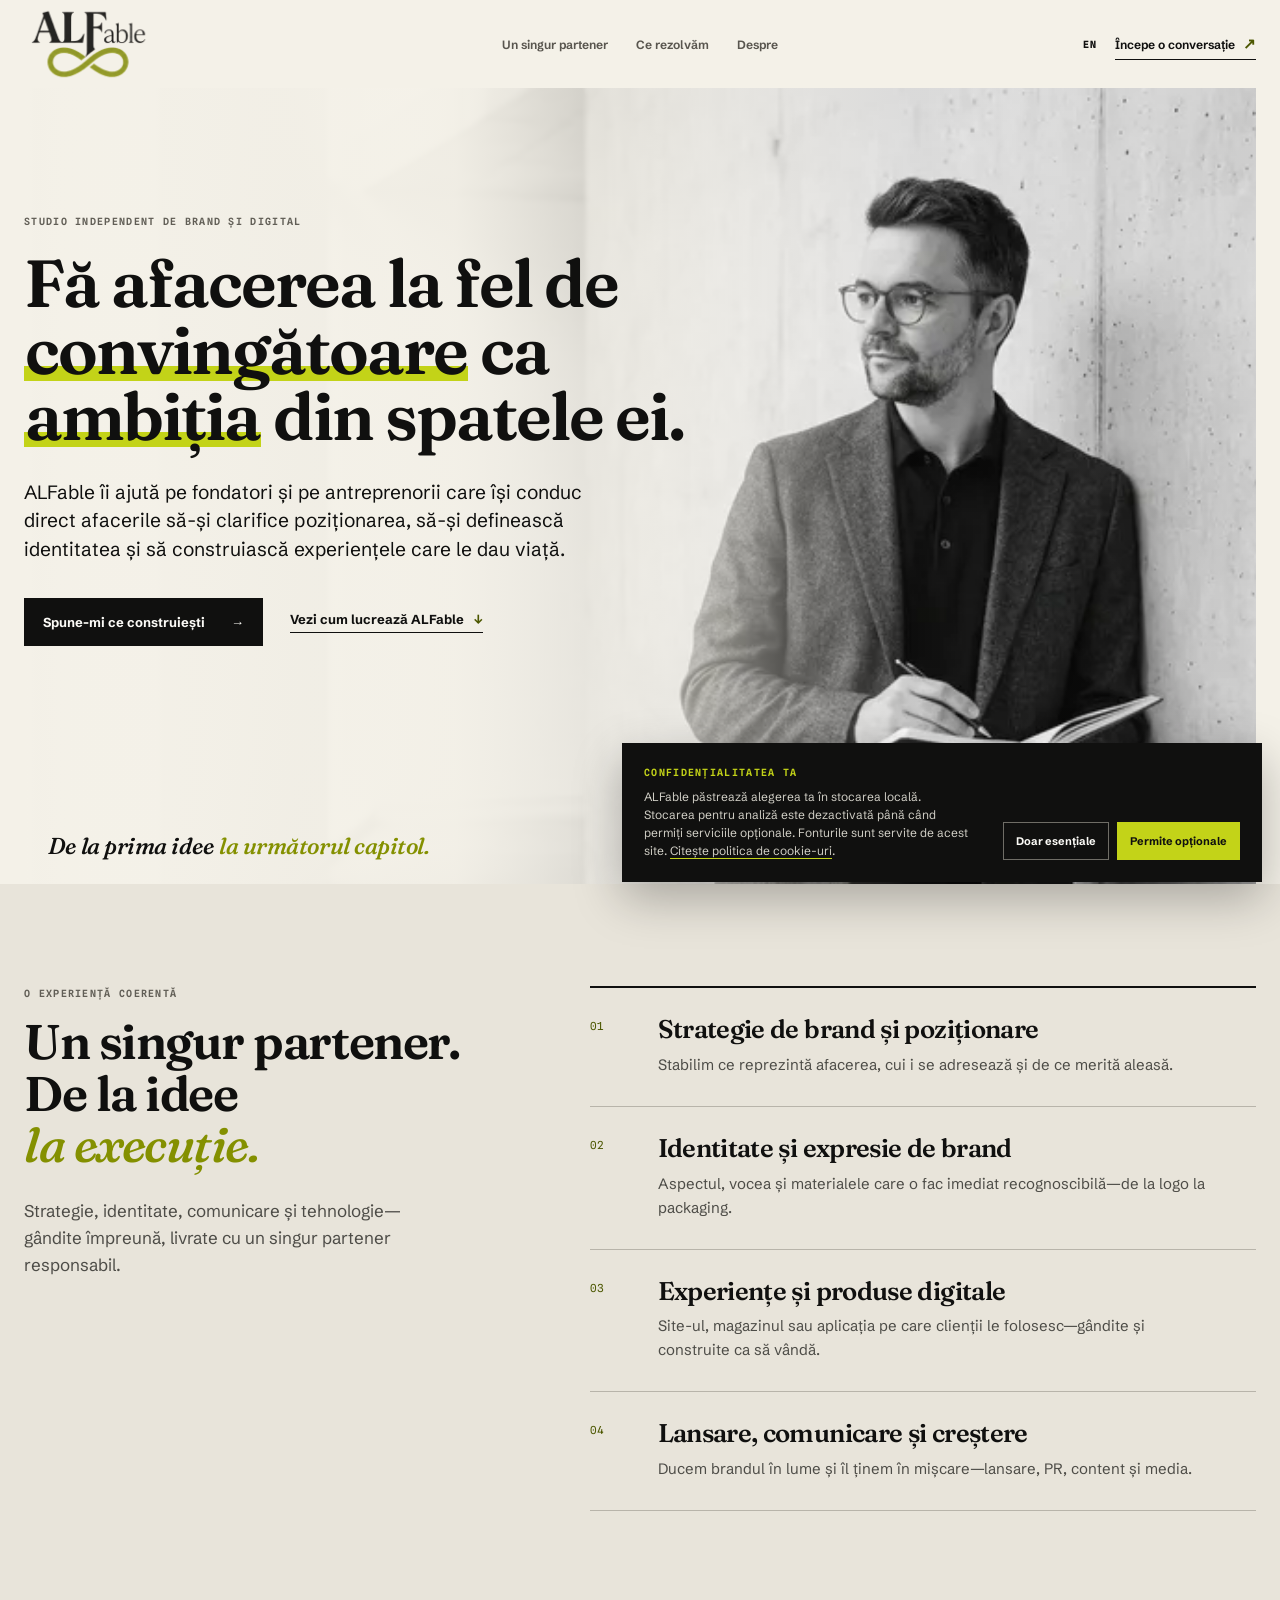
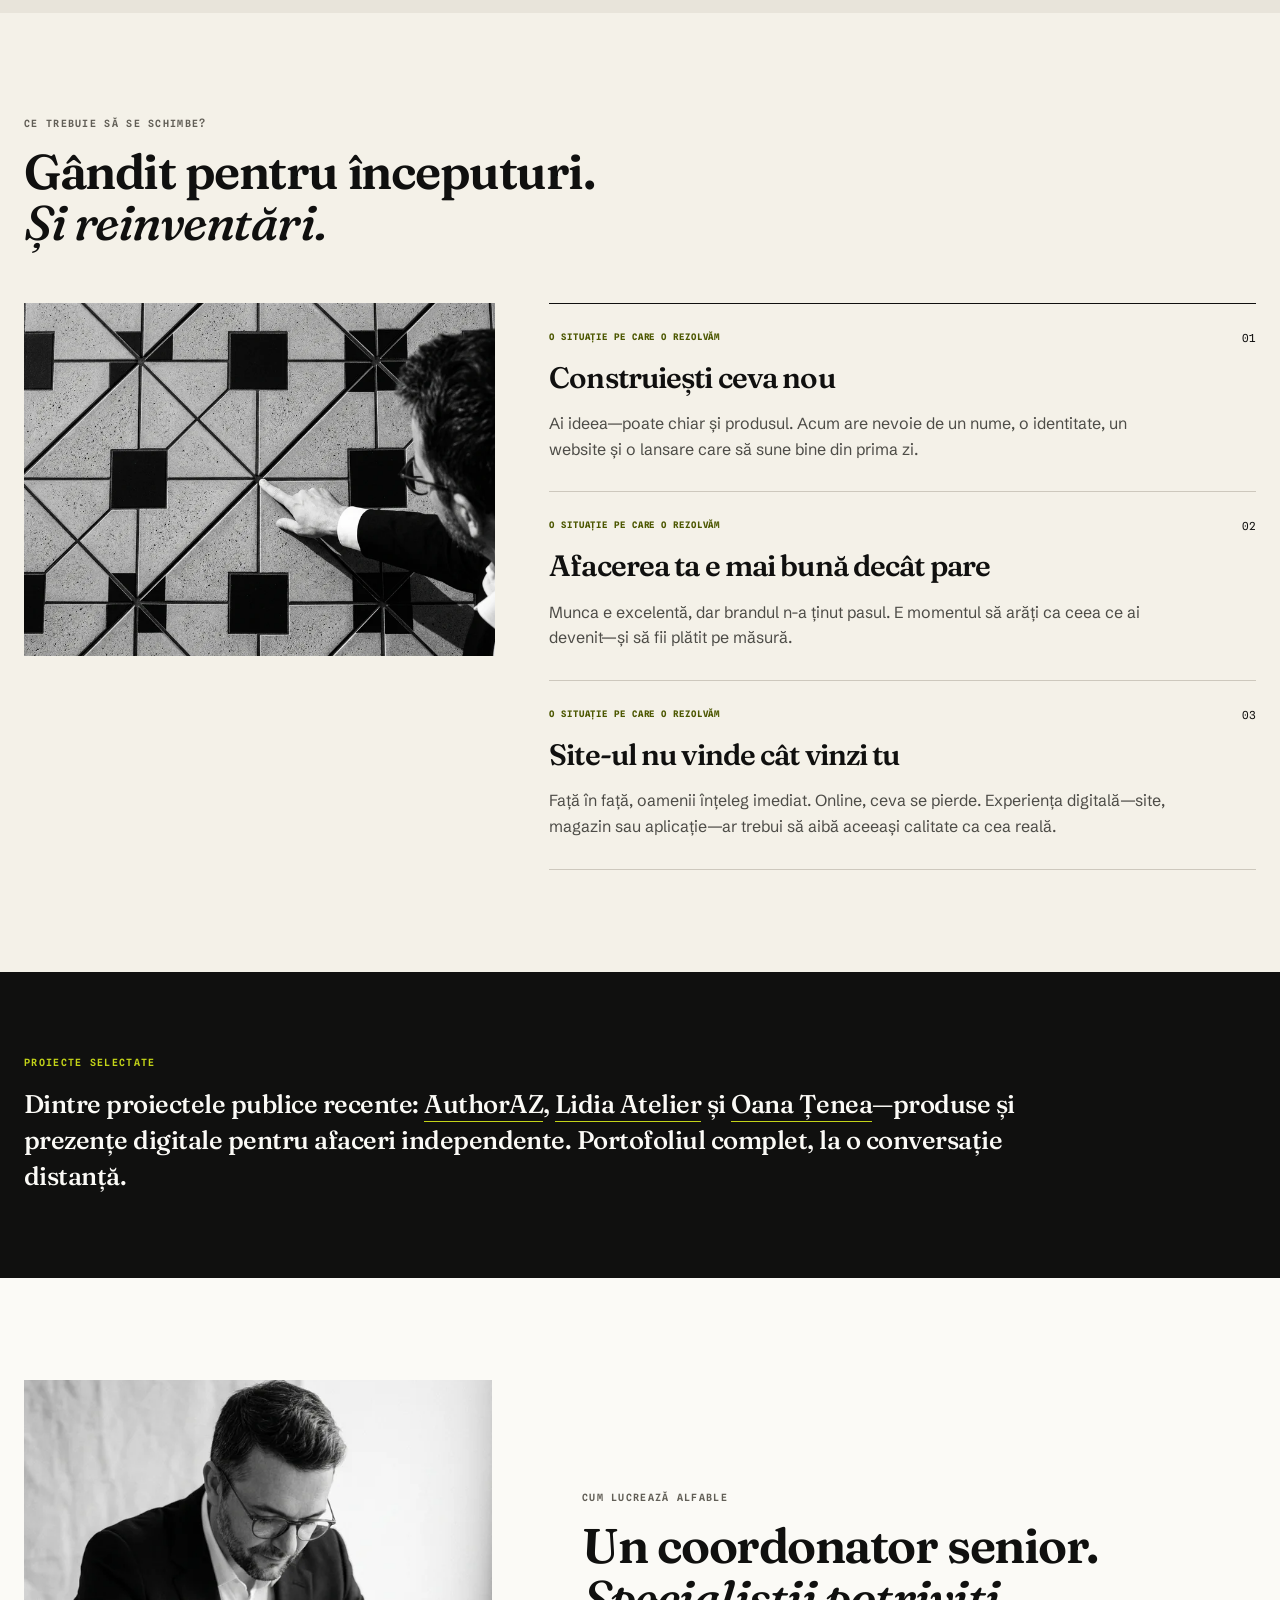
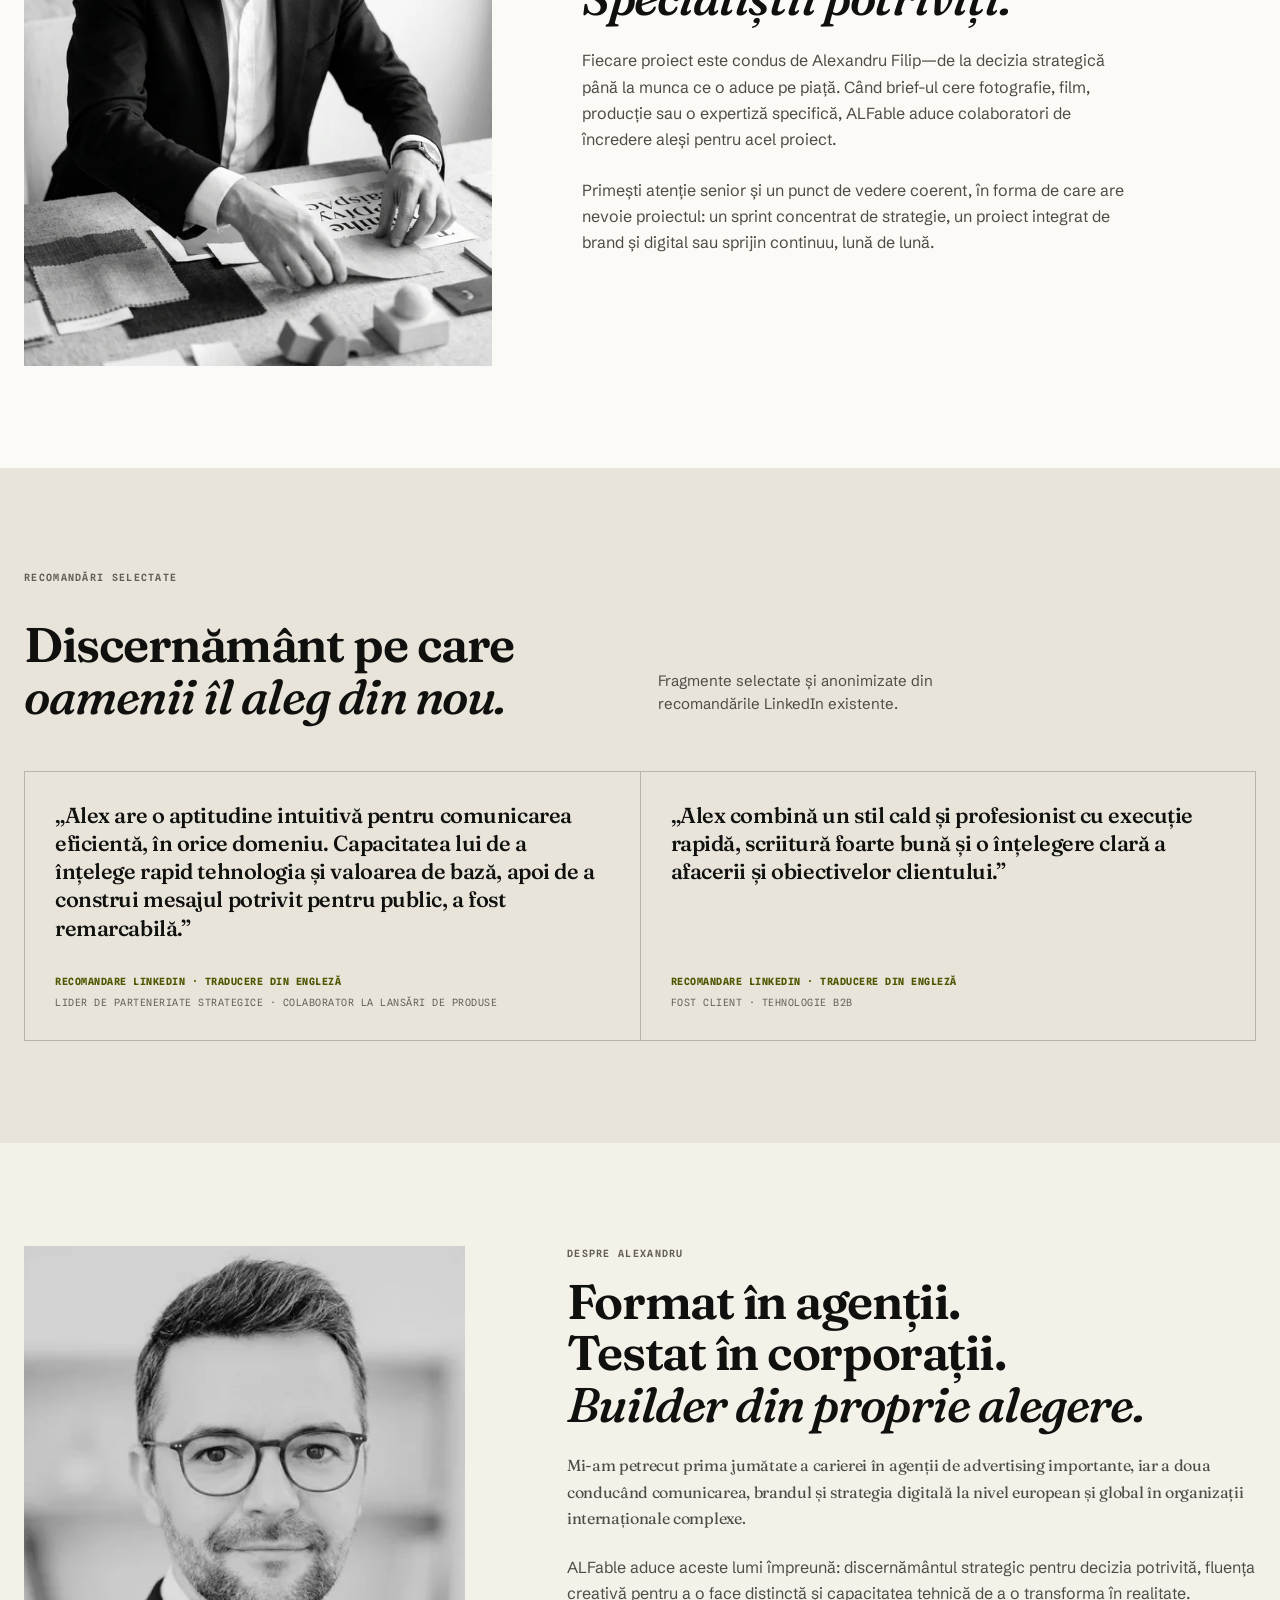
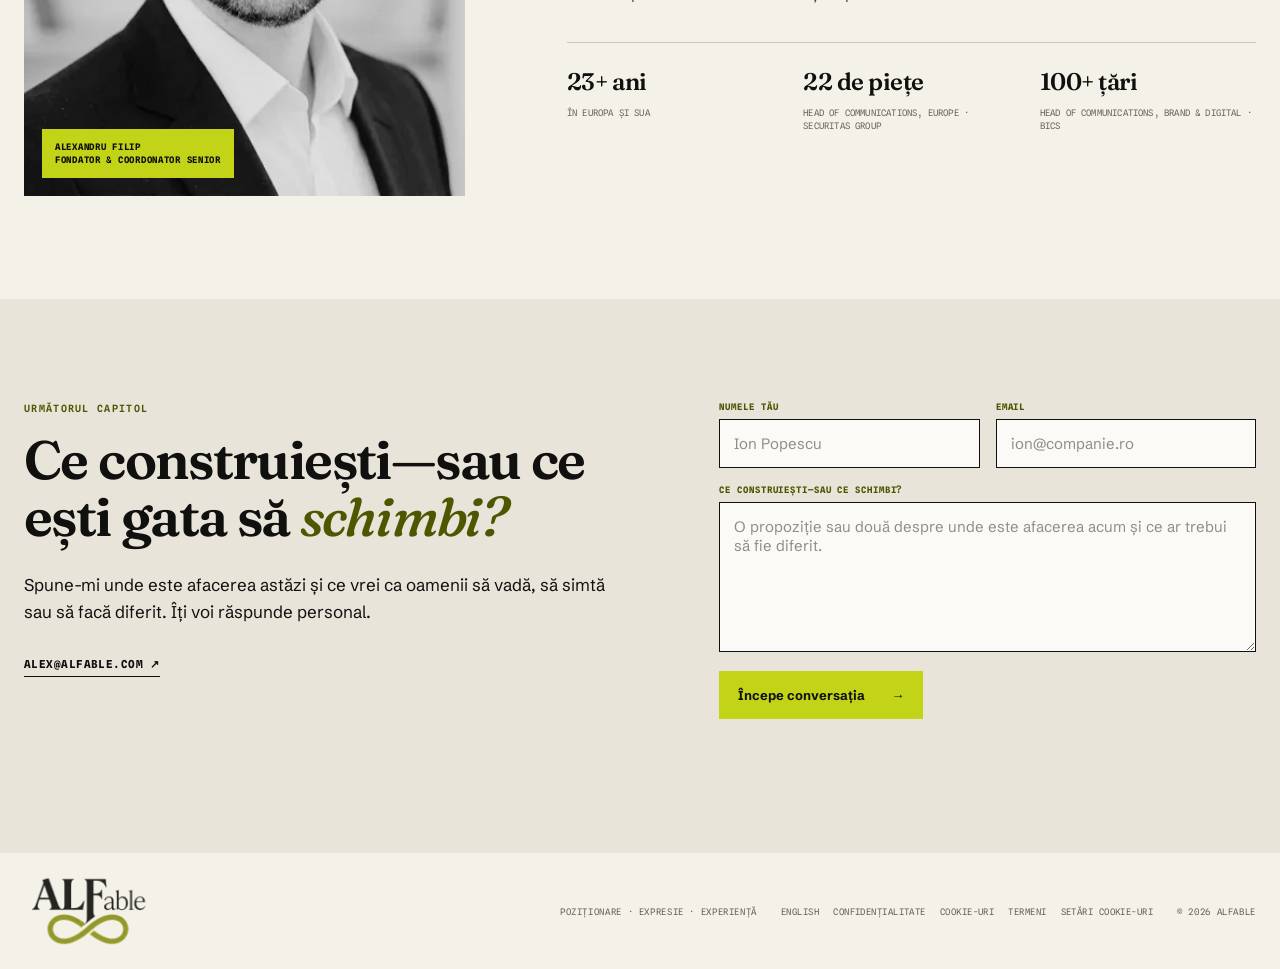
==== commit 7d082ee7: "revs" ====
--- a/ro/index.html
+++ b/ro/index.html
@@ -187,7 +187,6 @@
                 <article><span>04</span><div><h3>Lansare, comunicare și creștere</h3><p>Ducem brandul în lume și îl ținem în mișcare—lansare, PR, content și media.</p></div></article>
               </div>
             </div>
-            <figure class="materials-image"><picture><source media="(max-width: 760px)" srcset="../assets/repositioning/site/alex-samples-640.webp" /><img src="../assets/repositioning/site/alex-samples-1080.webp" srcset="../assets/repositioning/site/alex-samples-640.webp 640w, ../assets/repositioning/site/alex-samples-1080.webp 1080w" sizes="(max-width: 760px) calc(100vw - 36px), 34vw" width="896" height="1200" loading="lazy" alt="Alexandru lucrând cu mostre de materiale, layouturi și eșantioane la birou." /></picture></figure>
           </div>
         </section>
 
--- a/styles.css
+++ b/styles.css
@@ -87,9 +87,6 @@
 .capability-list article>span{color:var(--pear-dark);font-family:var(--mono);font-size:11px;padding-top:4px}
 .capability-list h3{font-family:var(--serif);font-size:clamp(23px,2vw,29px);font-weight:590;letter-spacing:-.025em;line-height:1.12;margin:0 0 9px}
 .capability-list p{color:var(--graphite);font-size:15px;line-height:1.6;margin:0;max-width:560px}
-.materials-image{margin:72px 0 0 auto;width:clamp(300px,36%,430px)}
-.materials-image picture{display:block;overflow:hidden}
-.materials-image img{aspect-ratio:4/5;height:auto;object-fit:cover;object-position:center 42%;width:100%}
 
 .section-heading{max-width:850px}
 .situations{display:grid;gap:54px;grid-template-columns:.8fr 1.2fr}
@@ -186,7 +183,7 @@
   .site-header nav{background:var(--paper);border-bottom:1px solid var(--ink);display:none;flex-direction:column;gap:0;left:-18px;padding:30px 18px 40px;position:absolute;right:-18px;top:74px}.site-header nav.is-open{display:flex}.site-header nav a{border-bottom:1px solid var(--line);font-family:var(--serif);font-size:29px;letter-spacing:-.03em;padding:15px 0;width:100%}.site-header nav a::after{display:none}.nav-toggle[aria-expanded="true"] i{transform:rotate(45deg)}.nav-toggle[aria-expanded="true"] i::after{transform:rotate(-90deg)}
   .hero{min-height:780px;width:calc(100% - 28px)}.hero::after{background:linear-gradient(180deg,rgba(244,241,232,.99) 0%,rgba(244,241,232,.97) 44%,rgba(244,241,232,.7) 57%,rgba(244,241,232,0) 73%)}.hero-media{top:auto;height:47%}.hero-media img{object-position:70% 30%}.hero-copy{display:block;min-height:0;padding:55px 4px 0;width:100%}.hero h1{font-size:clamp(42px,11.4vw,58px);line-height:.98;margin:18px 0 20px;max-width:610px}html[lang="ro"] .hero h1{font-size:clamp(38px,9.8vw,50px);line-height:1}.hero-intro{font-size:16px;line-height:1.5;max-width:560px}.hero-actions{align-items:flex-start;flex-direction:column;gap:19px;margin-top:25px}.hero-qualifier{bottom:16px;font-size:20px;left:14px}.hero-qualifier span{color:var(--pear);text-shadow:0 1px 2px rgba(16,16,15,.85),0 0 8px rgba(16,16,15,.35)}
   .situations,.capabilities-layout,.approach-layout,.testimonials-heading,.about,.contact-layout{grid-template-columns:1fr}.situations{gap:36px}.editorial-wide,.sticky-heading{position:static}.editorial-wide img{aspect-ratio:4/3}.scenario-card{padding:24px 0 26px}.scenario-card h3{font-size:29px}
-  .capabilities-layout{gap:42px}.sticky-heading>p:last-child{margin-top:20px}.materials-image{margin:48px 0 0;width:min(100%,430px)}
+  .capabilities-layout{gap:42px}.sticky-heading>p:last-child{margin-top:20px}
   .proof-strip{padding-block:52px}
   .approach-layout{gap:40px}.approach-image{margin-inline:auto;max-width:430px;width:100%}
   .testimonials-heading{gap:20px;margin-bottom:34px}.testimonial-grid{grid-template-columns:1fr}.testimonial{min-height:0;padding:26px}
